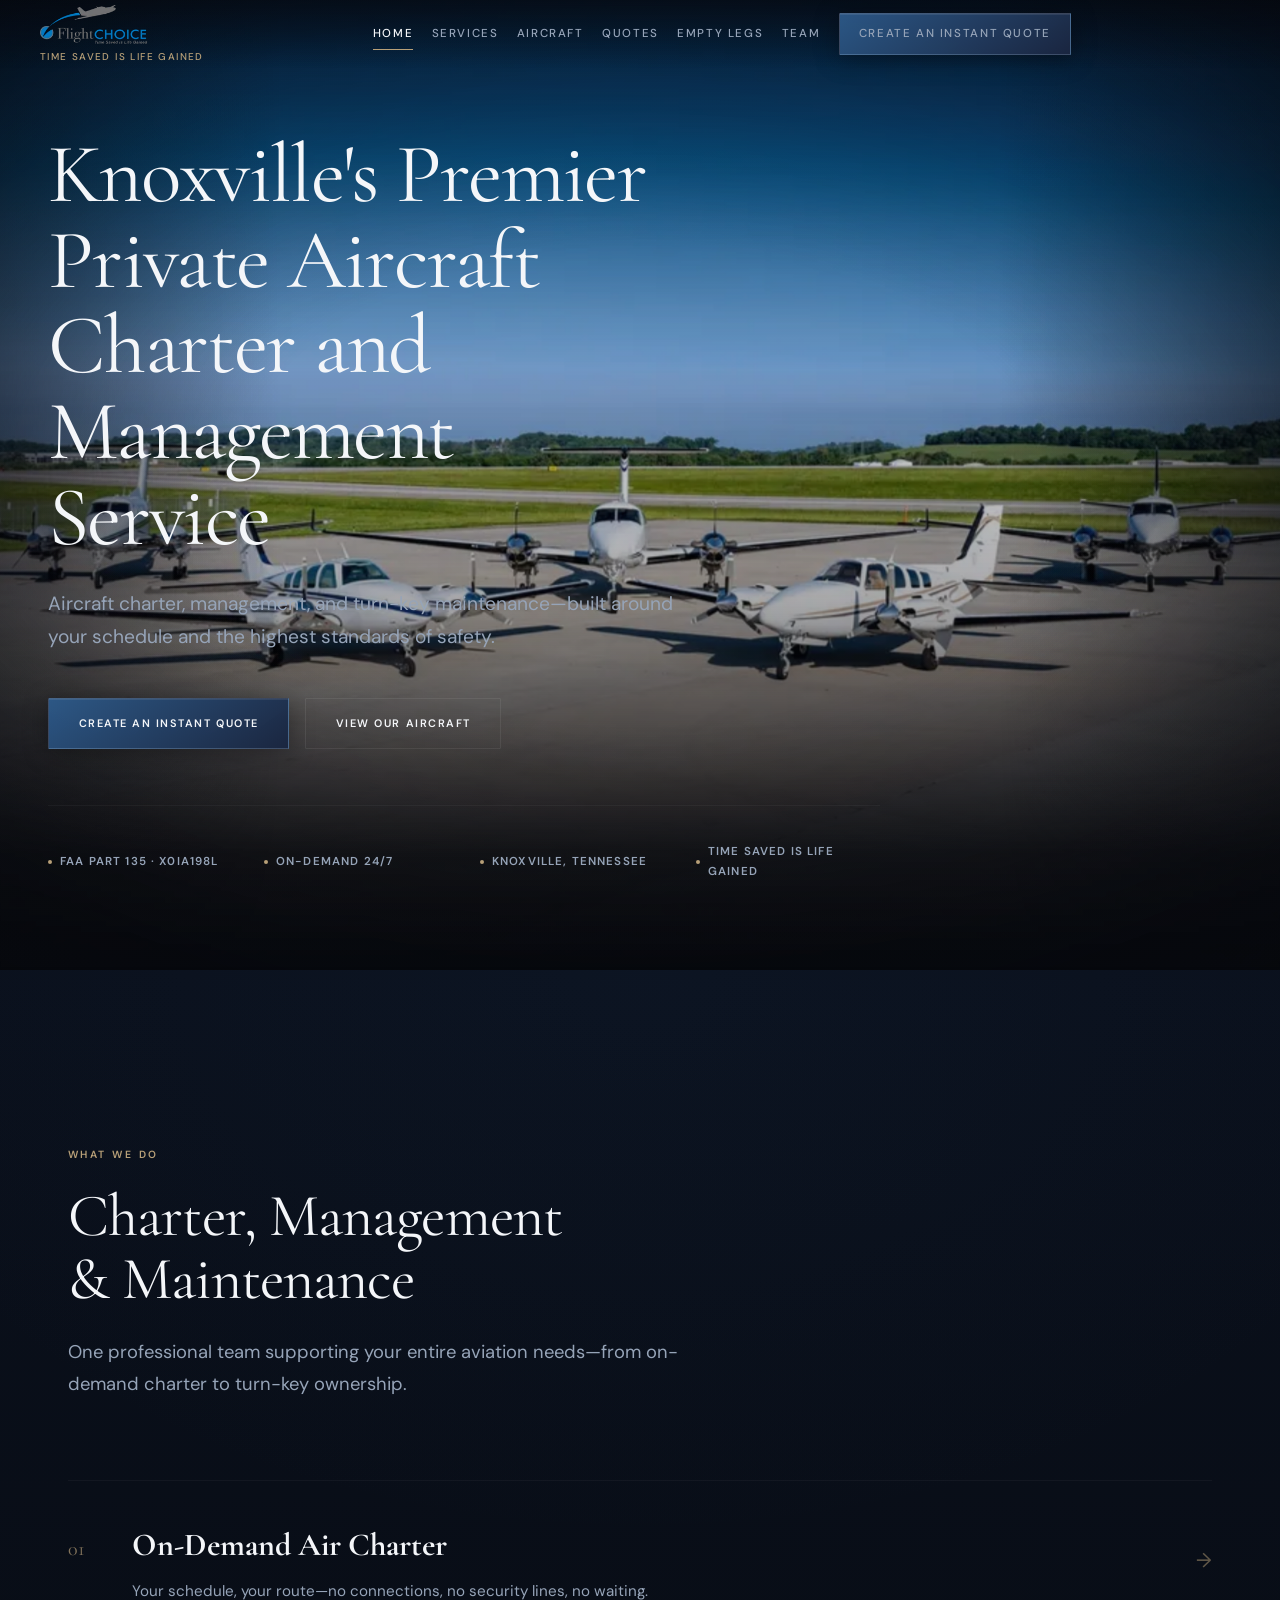
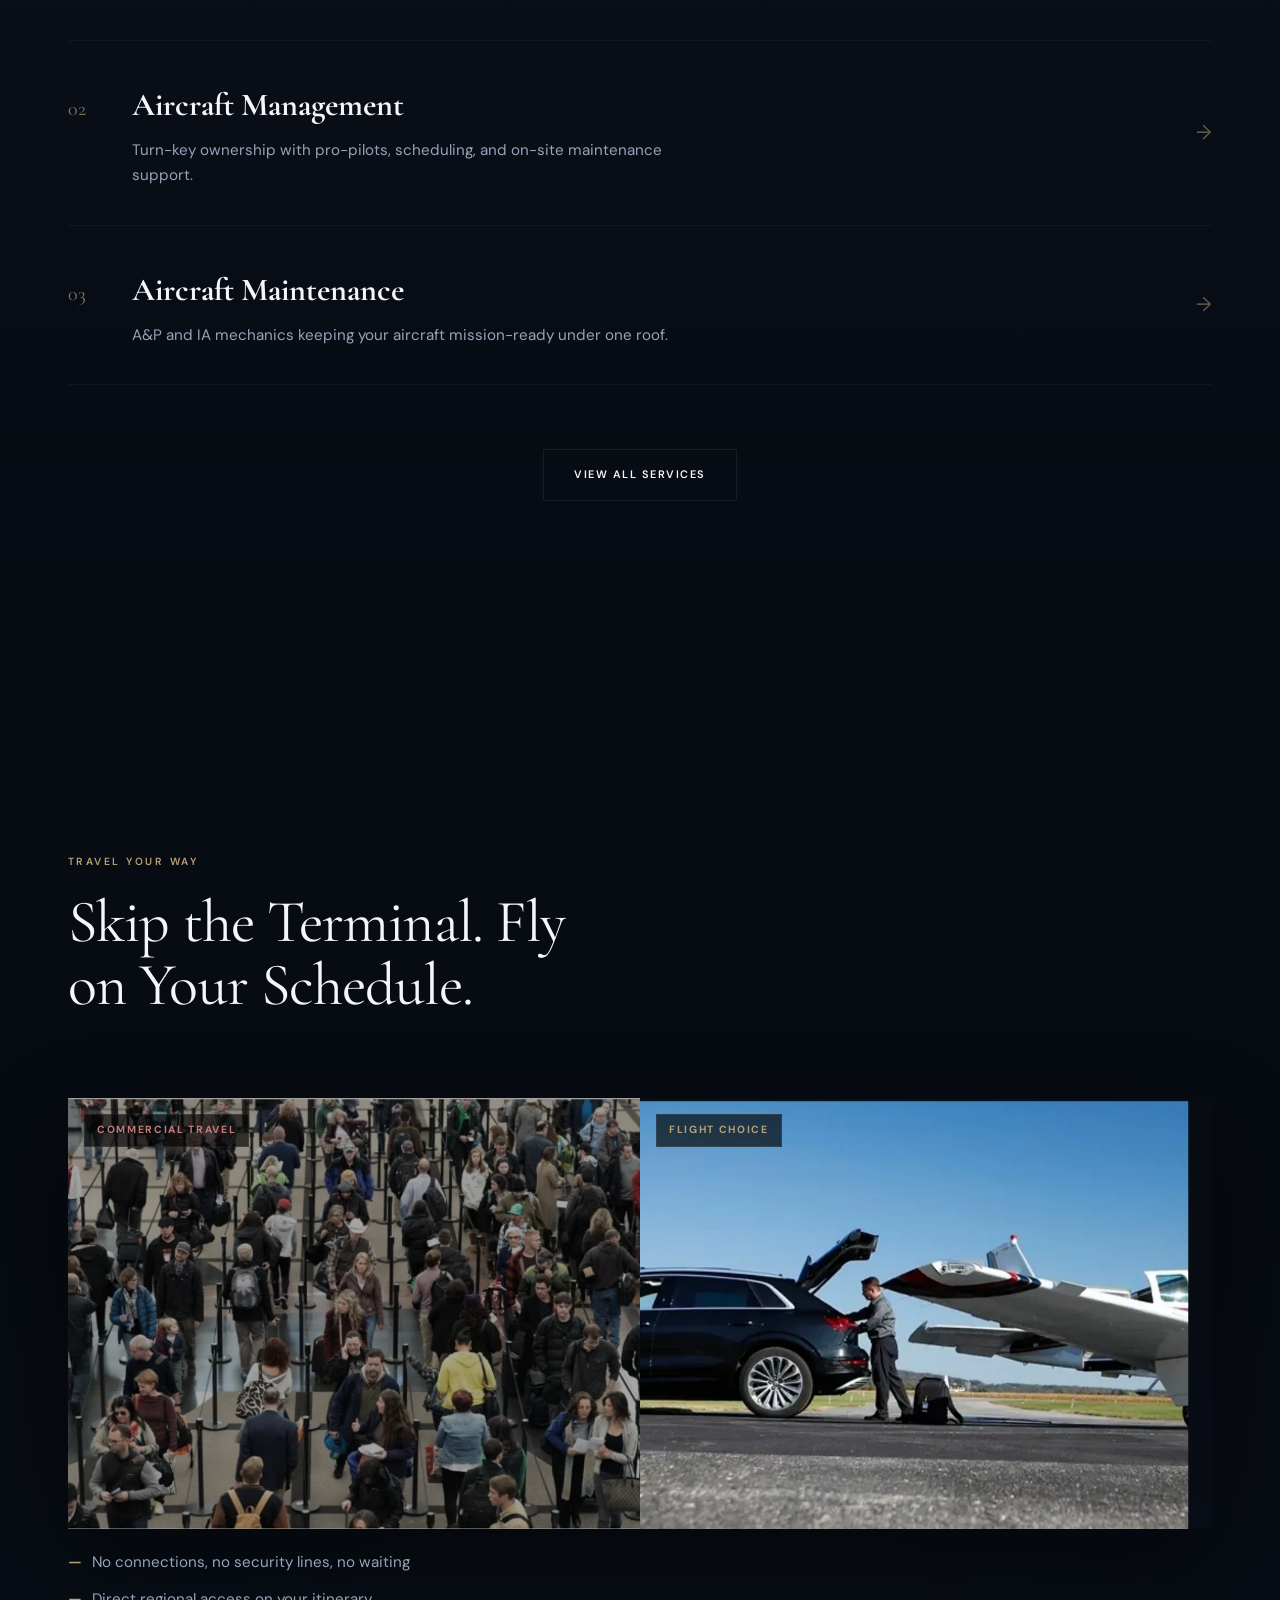
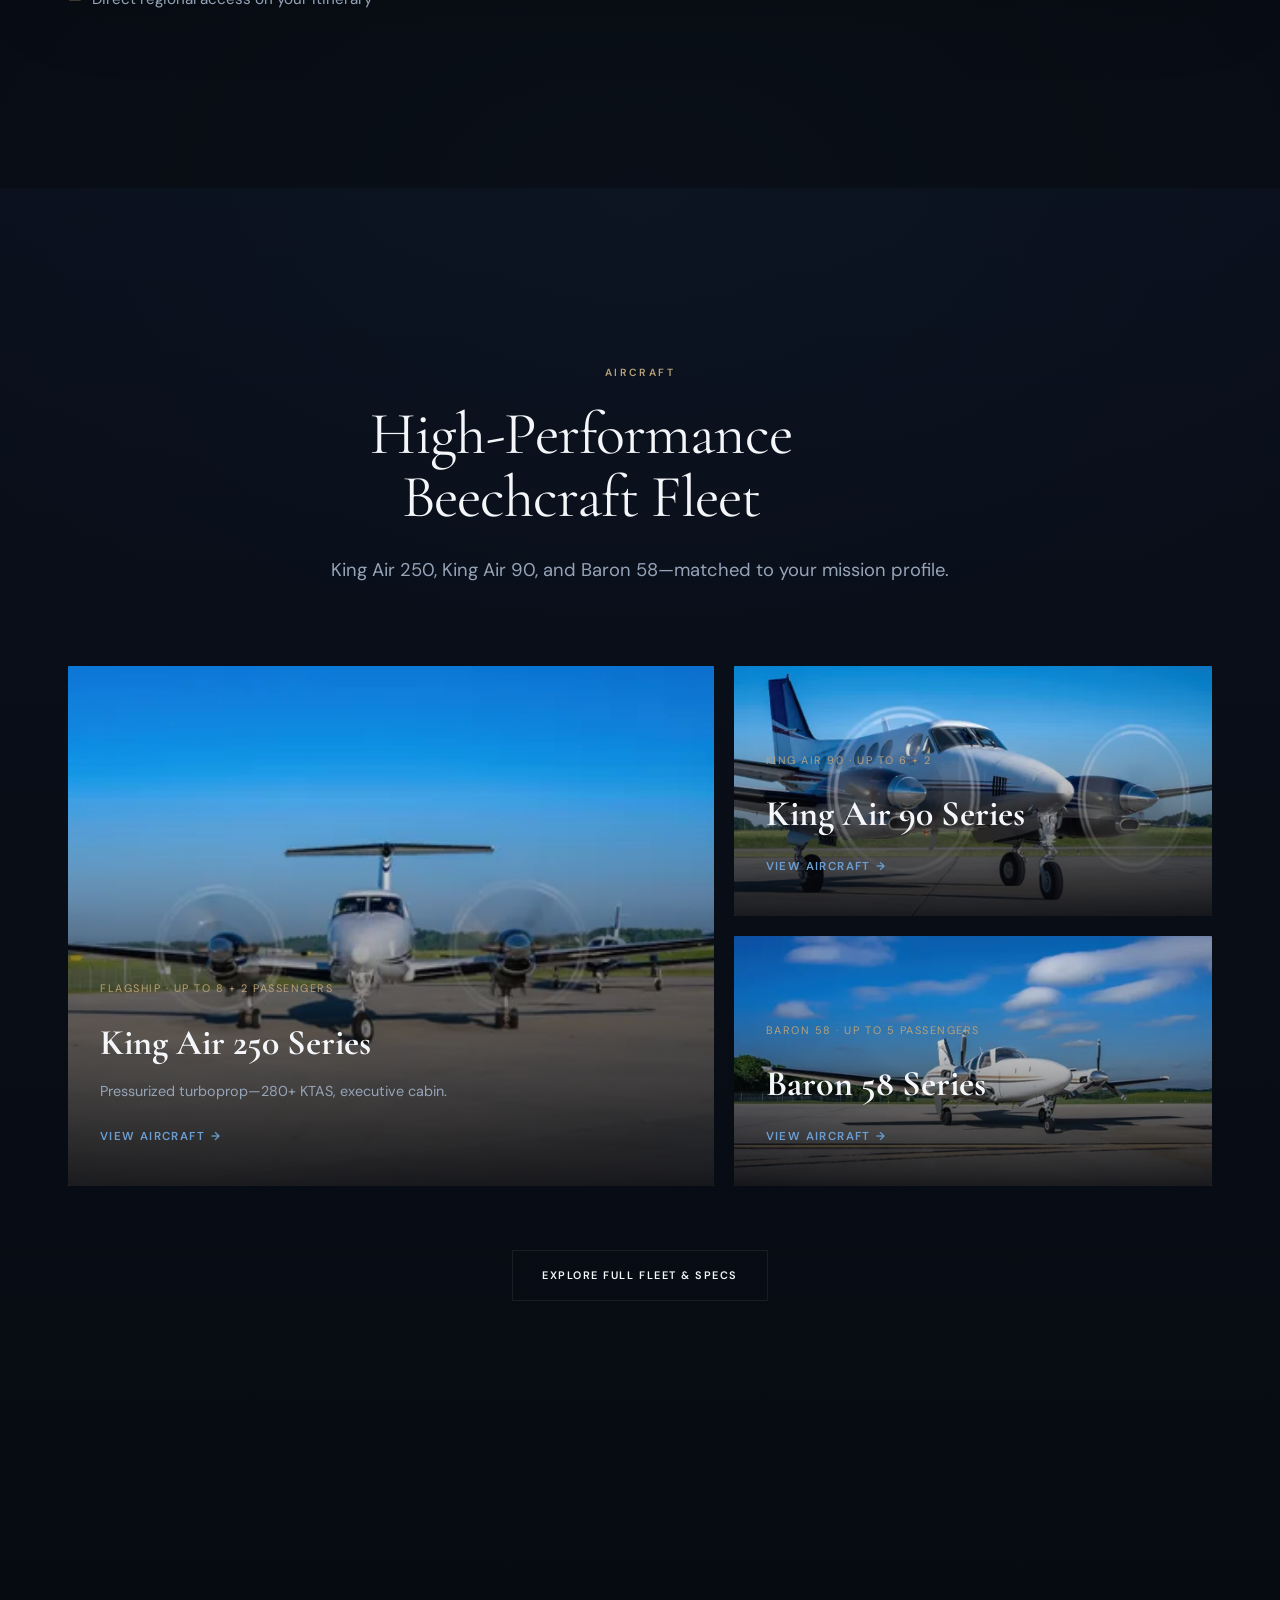
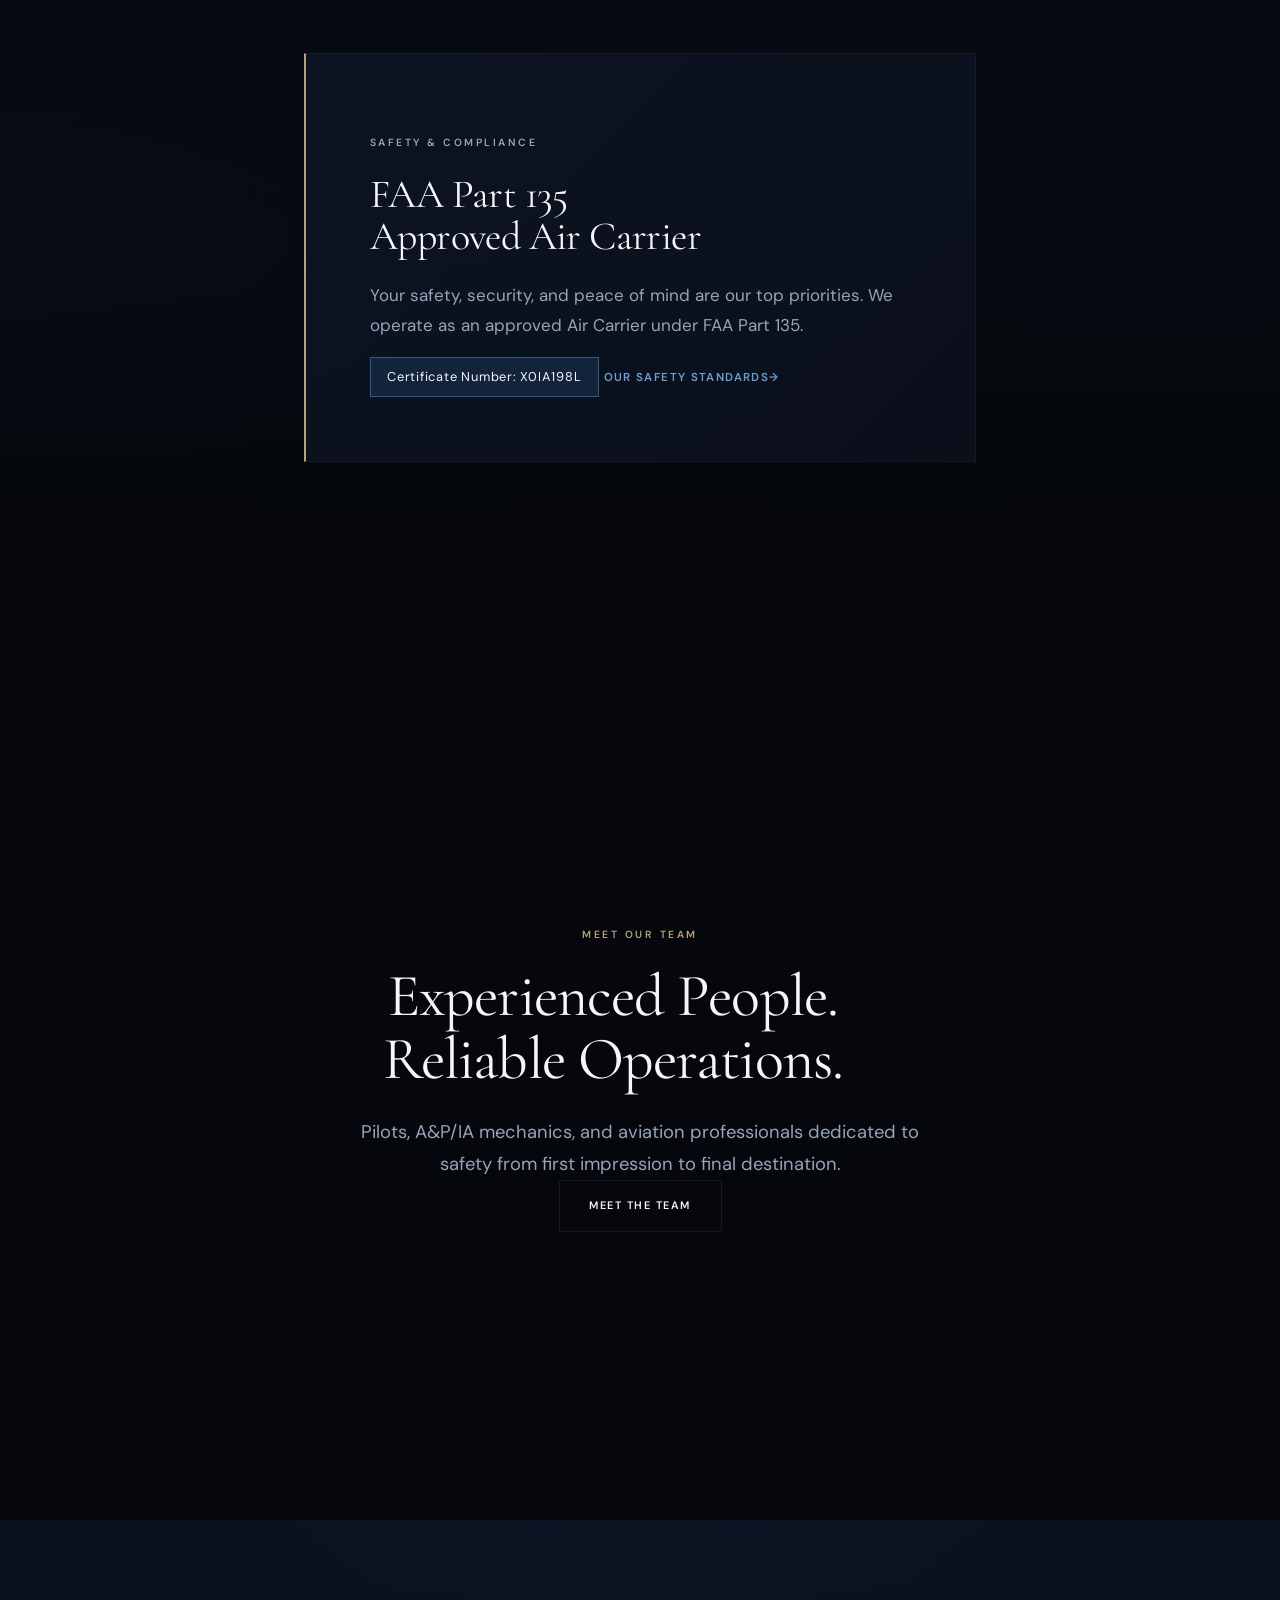
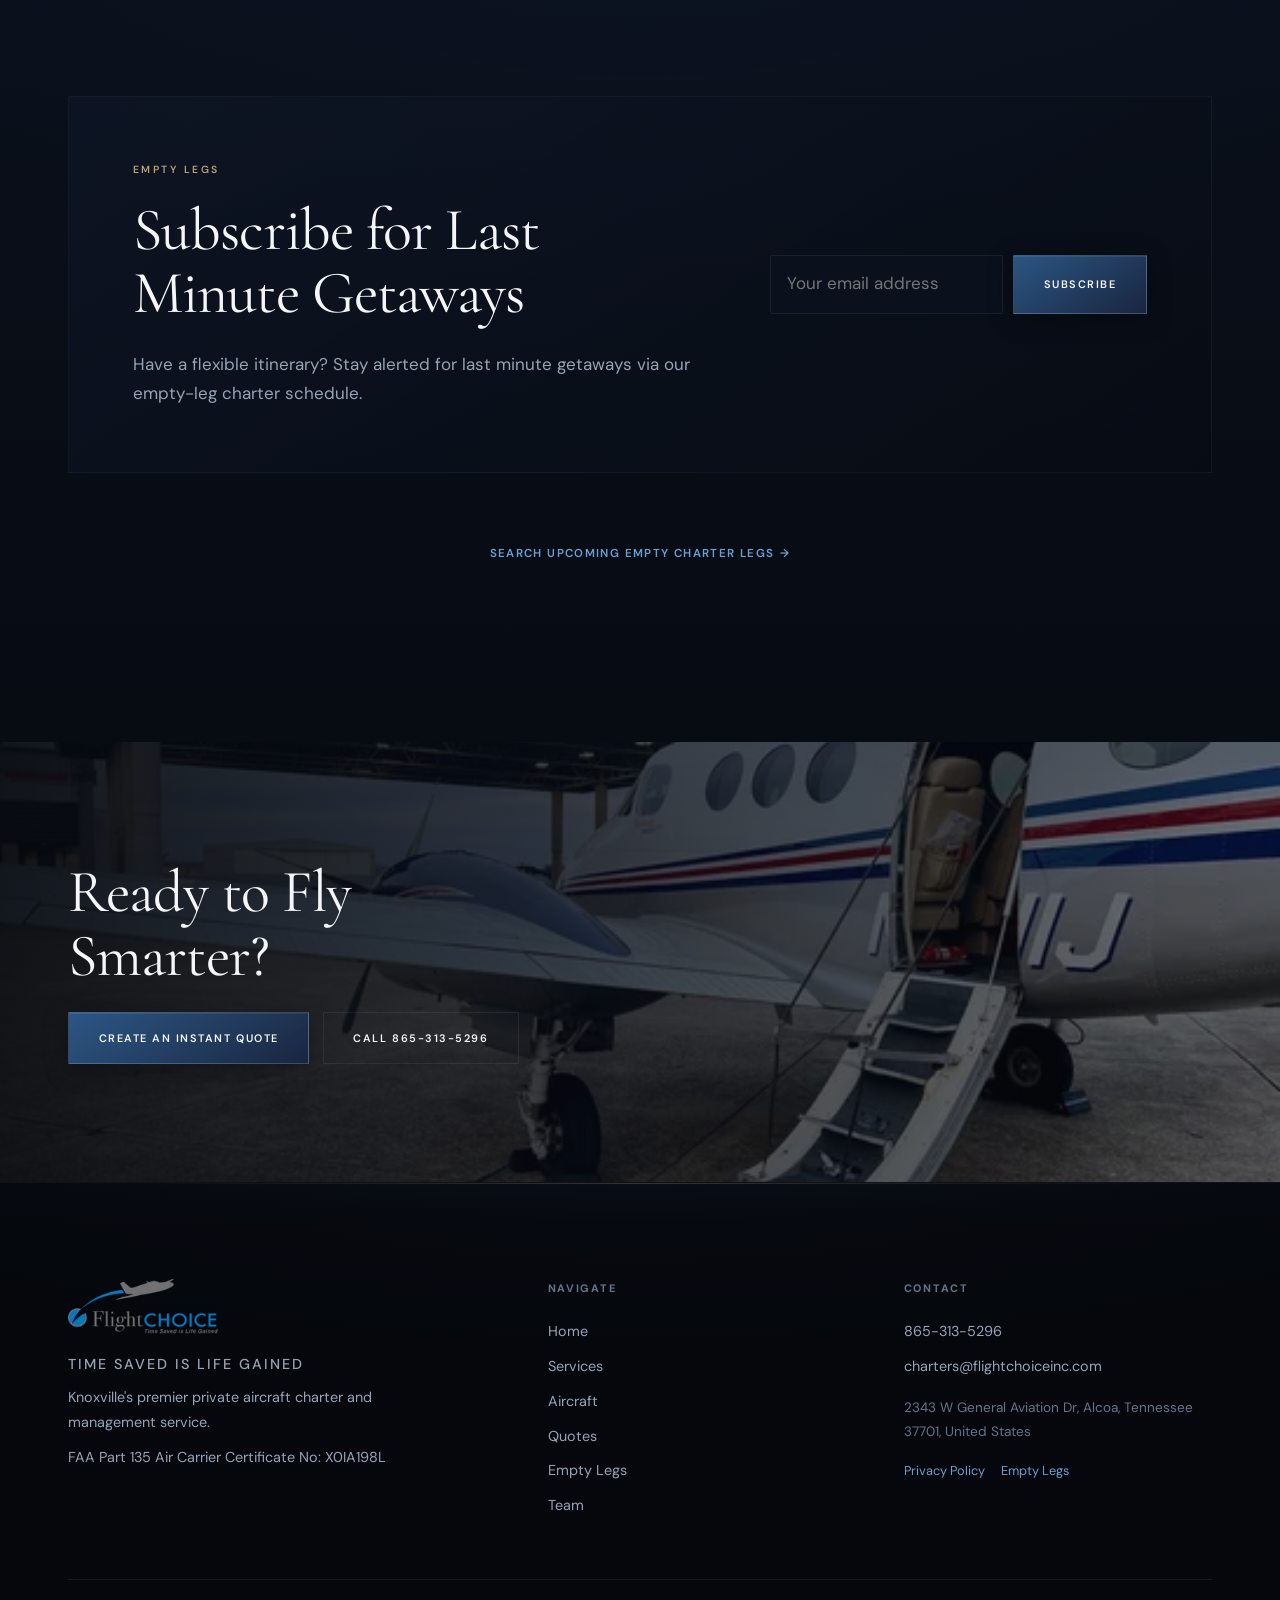
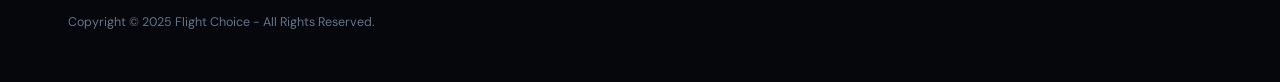
==== index.html @ 3698f521 "Website update" ====
<!DOCTYPE html>
<html lang="en">
<head>
  <meta charset="UTF-8">
  <meta name="viewport" content="width=device-width, initial-scale=1.0">
  <meta name="description" content="Flight Choice — Knoxville private aircraft charter, management, and maintenance.">
  <title>Home | Flight Choice</title>
  <link rel="preconnect" href="https://fonts.googleapis.com">
  <link rel="preconnect" href="https://fonts.gstatic.com" crossorigin>
  <link href="https://fonts.googleapis.com/css2?family=Cormorant+Garamond:wght@400;500&family=DM+Sans:wght@400;500;600&display=swap" rel="stylesheet">
  <link rel="preload" as="image" href="assets/images/hero/hero-fleet-lineup-wide.webp" fetchpriority="high">
  <link rel="stylesheet" href="css/styles.css">
  <link rel="preload" as="image" href="assets/images/branding/flight_choice_logo-sm.webp">
  <link rel="icon" href="assets/images/branding/favicon.ico" sizes="32x32">
  <link rel="icon" type="image/webp" href="assets/images/branding/favicon-32.webp" sizes="32x32">
  <link rel="apple-touch-icon" href="assets/images/branding/apple-touch-icon.webp">
</head>
<body>
  <div id="preloader" class="preloader" aria-hidden="true">
    <img src="assets/images/branding/flight_choice_logo-md.webp" alt="Flight Choice logo" class="preloader-logo" width="220" height="73" decoding="async">
  </div>
  <a class="skip-link" href="#main">Skip to content</a>
  <header class="site-header" role="banner">
    <div class="nav-bar">
      <a href="index.html" class="brand">
        <img
          src="assets/images/branding/flight_choice_logo-sm.webp"
          srcset="assets/images/branding/flight_choice_logo-sm.webp 140w, assets/images/branding/flight_choice_logo-md.webp 220w"
          sizes="(max-width: 1023px) 140px, 180px"
          alt="Flight Choice logo"
          class="brand-logo"
          width="140"
          height="47"
          decoding="async"
        >
        <span class="brand-tagline">Time Saved is Life Gained</span>
      </a>
      <nav class="nav-desktop" aria-label="Primary">
        <a href="index.html" class="is-active">Home</a>
        <a href="services.html">Services</a>
        <a href="aircraft.html">Aircraft</a>
        <a href="quotes.html">Quotes</a>
        <a href="empty-legs.html">Empty Legs</a>
        <a href="team.html">Team</a>
        <a href="quotes.html" class="btn btn-primary nav-cta nav-cta-desktop">Create An Instant Quote</a>
      </nav>
      <div class="nav-actions">
        <button type="button" class="menu-btn" aria-expanded="false" aria-controls="mobile-menu" aria-label="Open menu">
          <span></span><span></span><span></span>
        </button>
      </div>
    </div>
  </header>
  <div id="mobile-menu" class="mobile-menu" aria-hidden="true" role="dialog" aria-label="Navigation menu">
    <div class="mobile-menu-head">
      <a href="index.html" class="brand brand--menu">
        <img
          src="assets/images/branding/flight_choice_logo-md.webp"
          alt="Flight Choice logo"
          class="brand-logo brand-logo--menu"
          width="220"
          height="73"
          decoding="async"
        >
        <span class="brand-tagline">Time Saved is Life Gained</span>
      </a>
      <button type="button" class="mobile-close" aria-label="Close menu">&times;</button>
    </div>
    <div class="mobile-menu-body">
      <nav class="mobile-nav" aria-label="Mobile">
        <a href="index.html">
          <span class="mobile-nav-thumb"><img src="assets/images/hero/hero-fleet-lineup-wide.webp" alt="" loading="lazy"></span>
          <span class="mobile-nav-label">Home</span><span class="mobile-nav-arrow">→</span>
        </a>
        <a href="services.html">
          <span class="mobile-nav-thumb"><img src="assets/images/operations/kingair-signature-fbo-boarding.webp" alt="" loading="lazy"></span>
          <span class="mobile-nav-label">Services</span><span class="mobile-nav-arrow">→</span>
        </a>
        <a href="aircraft.html">
          <span class="mobile-nav-thumb"><img src="assets/images/fleet/kingair-front-prop-running.webp" alt="" loading="lazy"></span>
          <span class="mobile-nav-label">Aircraft</span><span class="mobile-nav-arrow">→</span>
        </a>
        <a href="quotes.html">
          <span class="mobile-nav-thumb"><img src="assets/images/interior/kingair-executive-cabin-cream-leather.webp" alt="" loading="lazy"></span>
          <span class="mobile-nav-label">Quotes</span><span class="mobile-nav-arrow">→</span>
        </a>
        <a href="empty-legs.html">
          <span class="mobile-nav-thumb"><img src="assets/images/operations/private-transfer-luggage-to-aircraft.webp" alt="" loading="lazy"></span>
          <span class="mobile-nav-label">Empty Legs</span><span class="mobile-nav-arrow">→</span>
        </a>
        <a href="team.html">
          <span class="mobile-nav-thumb"><img src="assets/images/team/team-ramp-group-photo.webp" alt="" loading="lazy"></span>
          <span class="mobile-nav-label">Team</span><span class="mobile-nav-arrow">→</span>
        </a>
      </nav>
    </div>
    <div class="mobile-menu-foot">
      <a href="tel:+18653135296" class="phone-link">865-313-5296</a>
      <a href="quotes.html" class="btn btn-gold">Create An Instant Quote</a>
    </div>
  </div>
  <main id="main">

    <section class="hero hero--home" aria-label="Hero">
      <div class="hero-bg">
        <img src="assets/images/hero/hero-fleet-lineup-wide.webp" alt="Flight Choice aircraft on the ramp" width="1920" height="1080" fetchpriority="high" decoding="async">
      </div>
      <div class="hero-shade" aria-hidden="true"></div>
      <div class="hero-vignette" aria-hidden="true"></div>
      <div class="hero-inner">
        <h1 class="hero-reveal hero-reveal--1">Knoxville's Premier Private Aircraft Charter and Management Service</h1>
        <p class="hero-sub hero-reveal hero-reveal--2">Aircraft charter, management, and turn-key maintenance—built around your schedule and the highest standards of safety.</p>
        <div class="hero-btns hero-reveal hero-reveal--3">
          <a href="quotes.html" class="btn btn-primary">Create An Instant Quote</a>
          <a href="aircraft.html" class="btn btn-ghost">View Our Aircraft</a>
        </div>
        <div class="trust-strip hero-reveal hero-reveal--4" role="list">
          <span class="trust-item" role="listitem">FAA Part 135 · X0IA198L</span>
          <span class="trust-item" role="listitem">On-Demand 24/7</span>
          <span class="trust-item" role="listitem">Knoxville, Tennessee</span>
          <span class="trust-item" role="listitem">Time Saved is Life Gained</span>
        </div>
      </div>
    </section>

    <section class="section section--dark" aria-labelledby="services-overview">
      <div class="container">
        <header class="section-head reveal">
          <p class="eyebrow">What We Do</p>
          <h2 id="services-overview" class="h2">Charter, Management &amp; Maintenance</h2>
          <p class="lead">One professional team supporting your entire aviation needs—from on-demand charter to turn-key ownership.</p>
        </header>
        <nav class="service-links reveal" aria-label="Services overview">
          <a href="services.html#charter" class="service-link">
            <span class="service-link__num" aria-hidden="true">01</span>
            <div>
              <h3 class="service-link__title">On-Demand Air Charter</h3>
              <p class="service-link__desc">Your schedule, your route—no connections, no security lines, no waiting.</p>
            </div>
            <span class="service-link__arrow" aria-hidden="true">→</span>
          </a>
          <a href="services.html#management" class="service-link">
            <span class="service-link__num" aria-hidden="true">02</span>
            <div>
              <h3 class="service-link__title">Aircraft Management</h3>
              <p class="service-link__desc">Turn-key ownership with pro-pilots, scheduling, and on-site maintenance support.</p>
            </div>
            <span class="service-link__arrow" aria-hidden="true">→</span>
          </a>
          <a href="services.html#maintenance" class="service-link">
            <span class="service-link__num" aria-hidden="true">03</span>
            <div>
              <h3 class="service-link__title">Aircraft Maintenance</h3>
              <p class="service-link__desc">A&amp;P and IA mechanics keeping your aircraft mission-ready under one roof.</p>
            </div>
            <span class="service-link__arrow" aria-hidden="true">→</span>
          </a>
        </nav>
        <p class="section-cta reveal"><a href="services.html" class="btn btn-ghost">View All Services</a></p>
      </div>
    </section>

    <section class="section compare" aria-labelledby="compare-h">
      <div class="container">
        <header class="section-head reveal">
          <p class="eyebrow">Travel Your Way</p>
          <h2 id="compare-h" class="h2">Skip the Terminal. Fly on Your Schedule.</h2>
        </header>
        <div class="compare-grid reveal">
          <div class="compare-side compare-side--bad">
            <span class="compare-label compare-label--bad">Commercial Travel</span>
            <img src="assets/images/comparison/commercial-airport-crowd-comparison.webp" alt="Crowded commercial airport" loading="lazy" decoding="async">
          </div>
          <div class="compare-side compare-side--good">
            <span class="compare-label compare-label--good">Flight Choice</span>
            <img src="assets/images/operations/private-transfer-luggage-to-aircraft.webp" alt="Private transfer to aircraft" loading="lazy" decoding="async">
          </div>
        </div>
        <ul class="compare-list reveal compare-content">
          <li>No connections, no security lines, no waiting</li>
          <li>Direct regional access on your itinerary</li>
        </ul>
      </div>
    </section>

    <section class="section section--dark" aria-labelledby="fleet-prev">
      <div class="container">
        <header class="section-head section-head--center reveal">
          <p class="eyebrow">Aircraft</p>
          <h2 id="fleet-prev" class="h2">High-Performance Beechcraft Fleet</h2>
          <p class="lead">King Air 250, King Air 90, and Baron 58—matched to your mission profile.</p>
        </header>
        <div class="fleet-showcase">
          <a href="aircraft.html#kingair-250" class="fleet-showcase__item fleet-showcase__featured reveal">
            <img src="assets/images/fleet/kingair-front-prop-running.webp" alt="King Air 250" loading="lazy" decoding="async">
            <div class="fleet-showcase__shade" aria-hidden="true"></div>
            <div class="fleet-showcase__content">
              <p class="meta">Flagship · Up to 8 + 2 passengers</p>
              <h3>King Air 250 Series</h3>
              <p>Pressurized turboprop—280+ KTAS, executive cabin.</p>
              <span class="link-arrow">View Aircraft</span>
            </div>
          </a>
          <a href="aircraft.html#kingair-90" class="fleet-showcase__item reveal">
            <img src="assets/images/fleet/kingair-front-quarter-prop-blur.webp" alt="King Air 90" loading="lazy" decoding="async">
            <div class="fleet-showcase__shade" aria-hidden="true"></div>
            <div class="fleet-showcase__content">
              <p class="meta">King Air 90 · Up to 6 + 2</p>
              <h3>King Air 90 Series</h3>
              <span class="link-arrow">View Aircraft</span>
            </div>
          </a>
          <a href="aircraft.html#baron-58" class="fleet-showcase__item reveal">
            <img src="assets/images/fleet/baron-front-ramp-clouds.webp" alt="Baron 58" loading="lazy" decoding="async">
            <div class="fleet-showcase__shade" aria-hidden="true"></div>
            <div class="fleet-showcase__content">
              <p class="meta">Baron 58 · Up to 5 passengers</p>
              <h3>Baron 58 Series</h3>
              <span class="link-arrow">View Aircraft</span>
            </div>
          </a>
        </div>
        <p class="section-cta reveal"><a href="aircraft.html" class="btn btn-ghost">Explore Full Fleet &amp; Specs</a></p>
      </div>
    </section>

    <section class="section section--deeper" aria-labelledby="safety-preview">
      <div class="container reveal">
        <div class="safety-preview">
          <p class="eyebrow">Safety &amp; Compliance</p>
          <h2 id="safety-preview" class="h2">FAA Part 135 Approved Air Carrier</h2>
          <p>Your safety, security, and peace of mind are our top priorities. We operate as an approved Air Carrier under FAA Part 135.</p>
          <p class="cert-badge">Certificate Number: X0IA198L</p>
          <a href="services.html#safety" class="link-arrow">Our Safety Standards</a>
        </div>
      </div>
    </section>

    <section class="section" aria-labelledby="team-teaser">
      <div class="container">
        <div class="team-teaser reveal">
          <p class="eyebrow">Meet Our Team</p>
          <h2 id="team-teaser" class="h2">Experienced People. Reliable Operations.</h2>
          <p class="lead">Pilots, A&amp;P/IA mechanics, and aviation professionals dedicated to safety from first impression to final destination.</p>
          <a href="team.html" class="btn btn-ghost">Meet the Team</a>
        </div>
      </div>
    </section>

    <section class="section section--dark" aria-labelledby="empty-sub">
      <div class="container reveal">
        <div class="subscribe-box">
          <div>
            <p class="eyebrow">Empty Legs</p>
            <h2 id="empty-sub" class="h2">Subscribe for Last Minute Getaways</h2>
            <p class="text-muted">Have a flexible itinerary? Stay alerted for last minute getaways via our empty-leg charter schedule.</p>
          </div>
          <form class="subscribe-form quote-form" action="#" method="post" aria-label="Empty leg email signup">
            <input type="email" name="email" placeholder="Your email address" required aria-label="Email for empty leg alerts">
            <button type="submit" class="btn btn-primary">Subscribe</button>
          </form>
        </div>
        <p class="section-cta reveal"><a href="empty-legs.html" class="link-arrow">Search Upcoming Empty Charter Legs</a></p>
      </div>
    </section>

    <section class="cta-band" aria-labelledby="home-cta">
      <div class="cta-band__bg"><img src="assets/images/hero/kingair-signature-fbo-boarding.webp" alt="Boarding at FBO" loading="lazy"></div>
      <div class="cta-band__shade" aria-hidden="true"></div>
      <div class="container">
        <h2 id="home-cta" class="h2">Ready to Fly Smarter?</h2>
        <div class="cta-btns">
          <a href="quotes.html" class="btn btn-primary">Create An Instant Quote</a>
          <a href="tel:+18653135296" class="btn btn-ghost">Call 865-313-5296</a>
        </div>
      </div>
    </section>

  </main>
  <footer class="site-footer">
    <div class="container">
      <div class="footer-grid">
        <div class="footer-brand">
          <a href="index.html" class="footer-logo-link">
            <img
              src="assets/images/branding/flight_choice_logo-md.webp"
              alt="Flight Choice logo"
              class="footer-logo"
              width="200"
              height="67"
              loading="lazy"
              decoding="async"
            >
          </a>
          <p class="brand-tagline" style="margin-bottom:0.75rem;">Time Saved is Life Gained</p>
          <p>Knoxville's premier private aircraft charter and management service.</p>
          <p class="footer-cert">FAA Part 135 Air Carrier Certificate No: X0IA198L</p>
        </div>
        <div class="footer-col">
          <h4>Navigate</h4>
          <a href="index.html">Home</a>
          <a href="services.html">Services</a>
          <a href="aircraft.html">Aircraft</a>
          <a href="quotes.html">Quotes</a>
          <a href="empty-legs.html">Empty Legs</a>
          <a href="team.html">Team</a>
        </div>
        <div class="footer-col">
          <h4>Contact</h4>
          <a href="tel:+18653135296">865-313-5296</a>
          <a href="mailto:charters@flightchoiceinc.com">charters@flightchoiceinc.com</a>
          <p style="margin-top:0.75rem;font-size:0.85rem;color:var(--text-dim);">2343 W General Aviation Dr, Alcoa, Tennessee 37701, United States</p>
          <div class="footer-legal">
            <a href="privacy.html">Privacy Policy</a>
            <a href="empty-legs.html">Empty Legs</a>
          </div>
        </div>
      </div>
      <div class="footer-bottom">
        <span>Copyright &copy; 2025 Flight Choice - All Rights Reserved.</span>
      </div>
    </div>
  </footer>
  <script src="js/main.js" defer></script>
</body>
</html>
---- css/styles.css ----
/* Flight Choice — executive aviation */
:root {
  --black: #05070c;
  --navy-950: #070b12;
  --navy-900: #0a101c;
  --navy-800: #111a2c;
  --navy-700: #182640;
  --blue: #2d5a8a;
  --blue-light: #4a7cb0;
  --blue-glow: #6b9fd4;
  --gold: #b8a078;
  --gold-dim: #8f7f5c;
  --text: #f4f6f9;
  --text-muted: #96a4b8;
  --text-dim: #64748a;
  --glass: rgba(6, 10, 18, 0.55);
  --glass-solid: rgba(8, 12, 20, 0.82);
  --border: rgba(255, 255, 255, 0.07);
  --border-soft: rgba(255, 255, 255, 0.04);
  --font-display: "Cormorant Garamond", Georgia, serif;
  --font-body: "DM Sans", system-ui, sans-serif;
  --nav-h: 4.25rem;
  --ease: cubic-bezier(0.16, 1, 0.3, 1);
  --ease-slow: cubic-bezier(0.19, 1, 0.22, 1);
  --section-y: clamp(6rem, 14vw, 11rem);
  --section-y-sm: clamp(4rem, 10vw, 7rem);
  --prose-width: 40rem;
  --headline-width: 16ch;
}

*, *::before, *::after { box-sizing: border-box; margin: 0; padding: 0; }
html { scroll-behavior: smooth; -webkit-font-smoothing: antialiased; }
body {
  font-family: var(--font-body);
  font-size: 1.0625rem;
  line-height: 1.75;
  color: var(--text);
  background: var(--black);
  overflow-x: hidden;
}
body.menu-open { overflow: hidden; }
img { max-width: 100%; height: auto; display: block; }
a { color: inherit; text-decoration: none; }
ul { list-style: none; }
button { font-family: inherit; cursor: pointer; border: none; background: none; }
:focus-visible { outline: 2px solid var(--blue-glow); outline-offset: 3px; }

.skip-link {
  position: absolute; top: -100%; left: 1rem; z-index: 10001;
  padding: 0.75rem 1.25rem; background: var(--blue); color: var(--text); border-radius: 2px;
}
.skip-link:focus { top: 1rem; }

.container {
  width: 100%; max-width: 1240px; margin: 0 auto;
  padding: 0 clamp(1.5rem, 5vw, 3rem);
}
.container--narrow { max-width: 1080px; }

/* —— Header —— */
.site-header {
  position: fixed; top: 0; left: 0; right: 0; z-index: 1000;
  height: var(--nav-h);
  transition: background 0.45s var(--ease), backdrop-filter 0.45s, border-color 0.45s;
}
.site-header.is-scrolled {
  background: var(--glass-solid);
  backdrop-filter: blur(24px) saturate(1.2);
  -webkit-backdrop-filter: blur(24px) saturate(1.2);
  border-bottom: 1px solid var(--border-soft);
}
.site-header:not(.is-scrolled) {
  background: linear-gradient(180deg, rgba(5, 7, 12, 0.65) 0%, transparent 100%);
}
.nav-bar {
  display: flex; align-items: center; justify-content: space-between;
  height: 100%; max-width: 1280px; margin: 0 auto;
  padding: 0 clamp(1.25rem, 4vw, 2.5rem);
}
.brand {
  display: flex; flex-direction: column; align-items: flex-start;
  gap: 0.35rem; flex-shrink: 0; max-width: min(220px, 52vw);
}
.brand-logo {
  width: auto; height: auto;
  max-height: 2.35rem; max-width: 100%;
  object-fit: contain; object-position: left center;
  transition: opacity 0.35s var(--ease);
}
.brand:hover .brand-logo { opacity: 0.88; }
.brand-logo--menu { max-height: 3.25rem; max-width: min(240px, 70vw); }
.brand--menu { align-items: center; text-align: center; max-width: none; margin: 0 auto; }
.brand-tagline {
  font-size: 0.62rem; letter-spacing: 0.14em; text-transform: uppercase;
  color: var(--gold); font-weight: 500; line-height: 1.2;
}
@media (min-width: 1024px) {
  .brand-logo { max-height: 2.5rem; }
}
.nav-desktop { display: none; align-items: center; gap: 1.75rem; }
.nav-desktop a {
  font-size: 0.7rem; font-weight: 500; letter-spacing: 0.14em;
  text-transform: uppercase; color: var(--text-muted);
  transition: color 0.5s var(--ease), opacity 0.5s var(--ease);
  position: relative;
}
.nav-desktop a::after {
  content: ""; position: absolute; left: 0; right: 0; bottom: -6px;
  height: 1px; background: var(--gold); transform: scaleX(0);
  transition: transform 0.6s var(--ease);
}
.nav-desktop a:hover::after,
.nav-desktop a.is-active::after { transform: scaleX(1); }
.nav-desktop a:hover, .nav-desktop a.is-active { color: var(--text); }
.btn {
  display: inline-flex; align-items: center; justify-content: center;
  padding: 0.95rem 1.85rem; font-size: 0.68rem; font-weight: 600;
  letter-spacing: 0.14em; text-transform: uppercase; border-radius: 1px;
  transition: transform 0.7s var(--ease), box-shadow 0.7s var(--ease), background 0.7s, border-color 0.7s;
}
.btn-primary {
  background: linear-gradient(145deg, rgba(45, 90, 138, 0.95), rgba(26, 38, 64, 0.98));
  color: var(--text); border: 1px solid rgba(255, 255, 255, 0.14);
  box-shadow: 0 4px 24px rgba(0, 0, 0, 0.35), inset 0 1px 0 rgba(255, 255, 255, 0.08);
}
.btn-primary:hover {
  transform: translateY(-1px);
  box-shadow: 0 16px 48px rgba(45, 90, 138, 0.35), inset 0 1px 0 rgba(255, 255, 255, 0.12);
  border-color: rgba(107, 159, 212, 0.35);
}
.btn-ghost {
  background: transparent; color: var(--text);
  border: 1px solid var(--border);
}
.btn-ghost:hover { background: rgba(255,255,255,0.05); border-color: rgba(255,255,255,0.18); }
.btn-gold {
  background: linear-gradient(135deg, var(--gold-dim), var(--gold));
  color: var(--black); font-weight: 700;
}
.nav-cta { padding: 0.6rem 1.2rem; }
.nav-actions { display: flex; align-items: center; gap: 0.75rem; }
.menu-btn {
  width: 2.75rem; height: 2.75rem; display: flex; flex-direction: column;
  justify-content: center; align-items: flex-end; gap: 5px; padding: 0;
}
.menu-btn span {
  display: block; height: 2px; background: var(--text);
  transition: transform 0.35s, width 0.35s, opacity 0.35s;
}
.menu-btn span:nth-child(1) { width: 22px; }
.menu-btn span:nth-child(2) { width: 16px; }
.menu-btn span:nth-child(3) { width: 22px; }
.menu-btn[aria-expanded="true"] span:nth-child(1) { transform: translateY(7px) rotate(45deg); width: 22px; }
.menu-btn[aria-expanded="true"] span:nth-child(2) { opacity: 0; }
.menu-btn[aria-expanded="true"] span:nth-child(3) { transform: translateY(-7px) rotate(-45deg); }

@media (min-width: 1024px) {
  .nav-desktop { display: flex; }
  .menu-btn { display: none; }
  .brand-tagline { display: block; }
}
@media (max-width: 1023px) {
  .brand-tagline { display: none; }
  .nav-cta-desktop { display: none; }
}

/* —— Mobile menu —— */
.mobile-menu {
  position: fixed; inset: 0; z-index: 9999;
  background:
    radial-gradient(ellipse 80% 50% at 50% -10%, rgba(45, 90, 138, 0.18), transparent),
    radial-gradient(ellipse 60% 40% at 100% 100%, rgba(184, 160, 120, 0.06), transparent),
    linear-gradient(175deg, #0a0f18 0%, var(--black) 48%, #030508 100%);
  display: flex; flex-direction: column;
  opacity: 0; visibility: hidden;
  transform: translateY(8px);
  transition: opacity 0.9s var(--ease-slow), visibility 0.9s, transform 0.9s var(--ease-slow);
}
.mobile-menu.is-open {
  opacity: 1; visibility: visible; transform: translateY(0);
}
.mobile-menu-head {
  display: flex; align-items: flex-start; justify-content: space-between;
  gap: 1.5rem;
  padding: 2rem clamp(1.5rem, 5vw, 2.5rem) 1.75rem;
  border-bottom: 1px solid var(--border-soft);
}
.mobile-menu-head .brand--menu { flex: 1; padding-right: 0.5rem; }
.mobile-close {
  width: 2.75rem; height: 2.75rem; border: 1px solid var(--border);
  border-radius: 50%; color: var(--text); font-size: 1.25rem;
  display: flex; align-items: center; justify-content: center;
}
.mobile-menu-body {
  flex: 1; overflow-y: auto; padding: 2rem clamp(1.5rem, 5vw, 2.5rem) 2.5rem;
}
.mobile-nav { display: flex; flex-direction: column; gap: 0; }
.mobile-nav a {
  display: grid; grid-template-columns: 72px 1fr auto;
  align-items: center; gap: 1.35rem;
  padding: 1.35rem 0;
  border-bottom: 1px solid var(--border-soft);
  transition: opacity 0.5s var(--ease), padding-left 0.5s var(--ease);
}
.mobile-nav a:hover { opacity: 0.92; padding-left: 0.35rem; }
.mobile-nav-thumb {
  width: 72px; height: 52px; border-radius: 1px; overflow: hidden;
  border: 1px solid var(--border);
  box-shadow: 0 8px 24px rgba(0, 0, 0, 0.4);
}
.mobile-nav-thumb img { width: 100%; height: 100%; object-fit: cover; }
.mobile-nav-label {
  font-family: var(--font-display); font-size: 1.65rem; font-weight: 400;
  letter-spacing: 0.01em; line-height: 1.15;
}
.mobile-nav-arrow { color: var(--gold); font-size: 1rem; opacity: 0.55; font-weight: 300; }
.mobile-menu-foot {
  padding: 2rem clamp(1.5rem, 5vw, 2.5rem) calc(2rem + env(safe-area-inset-bottom));
  border-top: 1px solid var(--border-soft);
  background: linear-gradient(180deg, transparent, rgba(0, 0, 0, 0.45));
  display: flex; flex-direction: column; gap: 1rem;
}
.mobile-menu-foot a.phone-link {
  font-size: 1.1rem; font-weight: 600; color: var(--blue-glow);
  text-align: center; letter-spacing: 0.02em;
}
.mobile-menu-foot .btn { width: 100%; }

/* —— Hero —— */
.hero {
  position: relative; min-height: 100vh; min-height: 100dvh;
  display: flex; flex-direction: column; justify-content: flex-end;
}
.hero--home { min-height: 100vh; min-height: 100dvh; }
.hero-bg { position: absolute; inset: 0; z-index: 0; overflow: hidden; }
.hero-bg img {
  width: 100%; height: 100%; object-fit: cover; object-position: center 38%;
  animation: kenBurns 32s var(--ease-slow) forwards;
  will-change: transform;
}
@keyframes kenBurns {
  from { transform: scale(1.12); }
  to { transform: scale(1.02); }
}
.hero-shade {
  position: absolute; inset: 0; z-index: 1;
  background:
    linear-gradient(180deg,
      rgba(5, 7, 12, 0.72) 0%,
      rgba(5, 7, 12, 0.15) 38%,
      rgba(5, 7, 12, 0.35) 62%,
      rgba(5, 7, 12, 0.92) 88%,
      var(--black) 100%);
}
.hero-vignette {
  position: absolute; inset: 0; z-index: 1; pointer-events: none;
  background:
    radial-gradient(ellipse 90% 70% at 50% 50%, transparent 35%, rgba(5, 7, 12, 0.55) 100%),
    linear-gradient(90deg, rgba(5, 7, 12, 0.5) 0%, transparent 22%, transparent 78%, rgba(5, 7, 12, 0.5) 100%);
}
.hero-inner {
  position: relative; z-index: 2;
  padding: calc(var(--nav-h) + 4rem) clamp(1.5rem, 5vw, 3rem) clamp(3.5rem, 8vw, 5.5rem);
  max-width: 1320px; margin: 0 auto; width: 100%;
}
.hero h1 {
  font-family: var(--font-display);
  font-size: clamp(2.75rem, 8.5vw, 5.25rem);
  font-weight: 400; line-height: 1.02; letter-spacing: -0.02em;
  max-width: var(--headline-width);
  margin-bottom: 1.75rem;
}
.hero-sub {
  font-size: clamp(1.05rem, 2vw, 1.2rem);
  color: var(--text-muted); max-width: var(--prose-width);
  margin-bottom: 2.75rem; line-height: 1.7;
}
.hero-btns { display: flex; flex-wrap: wrap; gap: 1rem; margin-bottom: 3.5rem; }
.hero-reveal {
  opacity: 0; transform: translateY(28px);
  animation: heroReveal 1.1s var(--ease-slow) forwards;
}
.hero-reveal--1 { animation-delay: 0.35s; }
.hero-reveal--2 { animation-delay: 0.55s; }
.hero-reveal--3 { animation-delay: 0.75s; }
.hero-reveal--4 { animation-delay: 0.95s; }
@keyframes heroReveal {
  to { opacity: 1; transform: translateY(0); }
}
body.is-loaded .hero-reveal { animation-play-state: running; }
.trust-strip {
  display: grid; grid-template-columns: repeat(2, 1fr); gap: 1.25rem 2rem;
  padding-top: 2.25rem; border-top: 1px solid var(--border-soft);
  max-width: 52rem;
}
@media (min-width: 768px) {
  .trust-strip { grid-template-columns: repeat(4, 1fr); }
}
.trust-item {
  font-size: 0.72rem; font-weight: 600; letter-spacing: 0.1em;
  text-transform: uppercase; color: var(--text-muted);
  display: flex; align-items: center; gap: 0.5rem;
}
.trust-item::before {
  content: ""; width: 4px; height: 4px; background: var(--gold);
  border-radius: 50%; flex-shrink: 0;
}

/* —— Sections —— */
.section { padding: var(--section-y) 0; position: relative; }
.section--dark {
  background:
    radial-gradient(ellipse 120% 80% at 50% 0%, rgba(45, 90, 138, 0.06), transparent 55%),
    linear-gradient(180deg, var(--navy-900) 0%, var(--navy-950) 100%);
}
.section--deeper {
  background:
    radial-gradient(ellipse 100% 60% at 0% 50%, rgba(45, 90, 138, 0.04), transparent 50%),
    linear-gradient(180deg, var(--navy-950) 0%, var(--black) 100%);
}
.section--atmospheric::before {
  content: ""; position: absolute; inset: 0; pointer-events: none;
  background: radial-gradient(ellipse 80% 50% at 50% 100%, rgba(0, 0, 0, 0.35), transparent);
}
.section-head {
  margin-bottom: clamp(3rem, 7vw, 5rem);
  max-width: var(--prose-width);
}
.section-head--center {
  text-align: center; margin-left: auto; margin-right: auto;
}
.section-head--center .lead { margin-left: auto; margin-right: auto; }
.eyebrow {
  font-size: 0.65rem; font-weight: 600; letter-spacing: 0.24em;
  text-transform: uppercase; color: var(--gold); margin-bottom: 1.25rem;
}
.h2 {
  font-family: var(--font-display);
  font-size: clamp(2.15rem, 5.5vw, 3.75rem);
  font-weight: 400; line-height: 1.06; letter-spacing: -0.015em;
  margin-bottom: 1.5rem; max-width: 18ch;
}
.h2--wide { max-width: 22ch; }
.lead {
  color: var(--text-muted); font-size: clamp(1.05rem, 1.8vw, 1.15rem);
  max-width: var(--prose-width); margin-bottom: 0; line-height: 1.75;
}
.prose, .prose p { max-width: var(--prose-width); }
.reveal {
  opacity: 0; transform: translateY(40px);
  transition: opacity 1.1s var(--ease-slow), transform 1.1s var(--ease-slow);
}
.reveal.is-in { opacity: 1; transform: translateY(0); }

/* —— Comparison —— */
.compare {
  background:
    radial-gradient(ellipse 90% 60% at 50% 100%, rgba(45, 90, 138, 0.05), transparent),
    var(--navy-950);
}
.compare-grid {
  display: grid; gap: 0; overflow: hidden; border-radius: 1px;
  box-shadow: 0 40px 100px rgba(0, 0, 0, 0.45);
}
.editorial-split {
  display: grid; gap: clamp(3rem, 8vw, 5rem); align-items: center;
}
@media (min-width: 900px) {
  .editorial-split { grid-template-columns: 1fr 1fr; gap: 5rem; }
}
.img-frame {
  position: relative; overflow: hidden; border-radius: 1px;
}
.img-frame::after {
  content: ""; position: absolute; inset: 0; pointer-events: none;
  background: linear-gradient(135deg, transparent 40%, rgba(5, 7, 12, 0.25) 100%);
  box-shadow: inset 0 0 80px rgba(5, 7, 12, 0.35);
}
.img-frame img {
  width: 100%; transition: transform 1.4s var(--ease-slow);
}
.img-frame:hover img { transform: scale(1.04); }
.safety-preview {
  padding: clamp(2.5rem, 6vw, 4rem);
  background: linear-gradient(135deg, rgba(17, 26, 44, 0.6), rgba(10, 16, 28, 0.9));
  border: 1px solid var(--border-soft);
  border-left: 2px solid var(--gold);
  max-width: 42rem; margin: 0 auto;
}
.safety-preview .h2 { font-size: clamp(1.75rem, 4vw, 2.5rem); }
.subscribe-box {
  display: grid; gap: 2rem; align-items: center;
  padding: clamp(2.5rem, 6vw, 4rem);
  background: linear-gradient(145deg, rgba(17, 26, 44, 0.5), rgba(8, 12, 20, 0.8));
  border: 1px solid var(--border-soft); border-radius: 1px;
}
@media (min-width: 768px) { .subscribe-box { grid-template-columns: 1fr auto; } }
.section-cta { text-align: center; margin-top: clamp(2.5rem, 6vw, 4rem); }
.text-muted { color: var(--text-muted); margin-top: 0.65rem; line-height: 1.7; }
.safety-preview p:not(.cert-badge) { color: var(--text-muted); margin-top: 1rem; line-height: 1.75; }
.safety-preview .link-arrow { display: inline-block; margin-top: 1.25rem; }
.cta-band { min-height: 55vh; }
.cta-band__shade {
  background: linear-gradient(105deg, rgba(5, 7, 12, 0.94) 0%, rgba(5, 7, 12, 0.55) 55%, rgba(5, 7, 12, 0.35) 100%);
}
.cta-band .container { padding-block: clamp(5rem, 12vw, 8rem); }
.team-teaser { text-align: center; max-width: 36rem; margin: 0 auto; padding: var(--section-y-sm) 0; }
.team-card {
  padding: 2.5rem 1.5rem; background: transparent;
  border: 1px solid var(--border-soft); border-radius: 1px; text-align: center;
  transition: border-color 0.6s var(--ease);
}
.team-card:hover { border-color: rgba(184, 160, 120, 0.3); }
.preloader { transition: opacity 1s var(--ease-slow), visibility 1s; }
@keyframes preloaderPulse {
  0%, 100% { opacity: 0.65; filter: drop-shadow(0 0 0 transparent); }
  50% { opacity: 1; filter: drop-shadow(0 0 28px rgba(107, 159, 212, 0.12)); }
}
@media (min-width: 900px) {
  .compare-grid { grid-template-columns: 1fr 1fr; }
}
.compare-side { position: relative; min-height: 320px; }
.compare-side img {
  width: 100%; height: 100%; min-height: 280px; object-fit: cover;
}
.compare-side--bad img { filter: saturate(0.7) brightness(0.65); }
.compare-side--good img { object-position: center; }
.compare-label {
  position: absolute; top: 1rem; left: 1rem; z-index: 2;
  font-size: 0.65rem; font-weight: 700; letter-spacing: 0.16em;
  text-transform: uppercase; padding: 0.4rem 0.75rem;
  background: rgba(0,0,0,0.65); border: 1px solid var(--border);
}
.compare-label--bad { color: #c47a7a; }
.compare-label--good { color: var(--gold); }
.compare-content { margin-top: 2.5rem; }
.compare-list { display: flex; flex-direction: column; gap: 0.65rem; margin-top: 1.25rem; }
.compare-list li {
  display: flex; align-items: flex-start; gap: 0.65rem;
  color: var(--text-muted); font-size: 0.95rem;
}
.compare-list li::before {
  content: "—"; color: var(--gold); font-weight: 600; flex-shrink: 0;
}

/* —— Fleet showcase (homepage) —— */
.fleet-showcase {
  display: grid; gap: 1.5rem;
}
@media (min-width: 900px) {
  .fleet-showcase {
    grid-template-columns: 1.35fr 1fr;
    grid-template-rows: 1fr 1fr;
    gap: 1.25rem;
    min-height: 520px;
  }
  .fleet-showcase__featured { grid-row: 1 / 3; }
}
.fleet-showcase__item {
  position: relative; overflow: hidden; border-radius: 1px;
  min-height: 240px; display: flex; flex-direction: column; justify-content: flex-end;
  color: inherit; transition: transform 0.9s var(--ease-slow);
}
.fleet-showcase__item:hover { transform: scale(1.01); }
.fleet-showcase__item img {
  position: absolute; inset: 0; width: 100%; height: 100%; object-fit: cover;
  transition: transform 1.4s var(--ease-slow);
}
.fleet-showcase__item:hover img { transform: scale(1.06); }
.fleet-showcase__shade {
  position: absolute; inset: 0;
  background: linear-gradient(180deg, transparent 25%, rgba(5, 7, 12, 0.88) 100%);
}
.fleet-showcase__content {
  position: relative; z-index: 1; padding: 2rem 2rem 2.25rem;
}
.fleet-showcase__content h3 {
  font-family: var(--font-display); font-size: clamp(1.5rem, 3vw, 2.25rem);
  margin-bottom: 0.35rem;
}
.fleet-showcase__content .meta {
  font-size: 0.68rem; letter-spacing: 0.14em; text-transform: uppercase;
  color: var(--gold); margin-bottom: 0.75rem;
}
.fleet-showcase__content p { font-size: 0.9rem; color: var(--text-muted); max-width: 28rem; margin-bottom: 1rem; }
.stat-chips { display: flex; flex-wrap: wrap; gap: 0.5rem; margin: 1.25rem 0 1.5rem; }
.stat-chip {
  font-size: 0.65rem; letter-spacing: 0.1em; text-transform: uppercase;
  padding: 0.45rem 0.85rem; border: 1px solid var(--border);
  background: rgba(255, 255, 255, 0.04); color: var(--text-muted);
  border-radius: 1px;
}
/* —— Fleet cards (legacy / compact) —— */
.fleet-cards { display: grid; gap: 2rem; }
@media (min-width: 900px) {
  .fleet-cards { grid-template-columns: 1fr; gap: 3rem; max-width: 900px; margin: 0 auto; }
}
.aircraft-card {
  background: transparent; border: none; border-radius: 0;
  overflow: visible; display: grid; gap: 0;
}
@media (min-width: 900px) {
  .aircraft-card { grid-template-columns: 1.1fr 0.9fr; align-items: center; gap: 3rem; }
  .aircraft-card:nth-child(even) .aircraft-card__img { order: 2; }
}
.aircraft-card:hover { transform: none; }
.aircraft-card__img {
  aspect-ratio: 16/10; overflow: hidden; border-radius: 1px;
  box-shadow: 0 24px 64px rgba(0, 0, 0, 0.45);
}
.aircraft-card__img img {
  width: 100%; height: 100%; object-fit: cover;
  transition: transform 1.2s var(--ease-slow);
}
.aircraft-card:hover .aircraft-card__img img { transform: scale(1.04); }
.aircraft-card__body { padding: 1.5rem 0; }
.aircraft-card h3 {
  font-family: var(--font-display); font-size: clamp(1.75rem, 3vw, 2.35rem);
  margin-bottom: 0.5rem;
}
.aircraft-card .meta {
  font-size: 0.72rem; text-transform: uppercase; letter-spacing: 0.12em;
  color: var(--text-dim); margin-bottom: 1rem;
}
.aircraft-stats {
  display: grid; grid-template-columns: 1fr 1fr; gap: 0.75rem;
  margin-bottom: 1rem; padding-bottom: 1rem; border-bottom: 1px solid var(--border);
}
.aircraft-stats dt { font-size: 0.62rem; text-transform: uppercase; letter-spacing: 0.12em; color: var(--text-dim); }
.aircraft-stats dd { font-size: 0.9rem; font-weight: 500; }
.aircraft-card p.desc { font-size: 0.875rem; color: var(--text-muted); margin-bottom: 1.25rem; }
.link-arrow {
  font-size: 0.72rem; font-weight: 600; letter-spacing: 0.12em;
  text-transform: uppercase; color: var(--blue-glow);
  display: inline-flex; align-items: center; gap: 0.35rem;
}
.link-arrow::after { content: "→"; transition: transform 0.3s; }
.aircraft-card:hover .link-arrow::after { transform: translateX(4px); }

/* —— Cabin grid —— */
.cabin-grid {
  display: grid; gap: 1rem;
  grid-template-columns: 1fr;
}
@media (min-width: 768px) {
  .cabin-grid {
    grid-template-columns: 1.2fr 0.8fr;
    grid-template-rows: auto auto;
  }
  .cabin-grid .cabin-main { grid-row: 1 / 3; }
}
.cabin-item { position: relative; overflow: hidden; border-radius: 2px; border: 1px solid var(--border); }
.cabin-item img { width: 100%; height: 100%; min-height: 220px; object-fit: cover; }
.cabin-main img { min-height: 360px; }
.cabin-split {
  display: grid; gap: 2.5rem; align-items: center;
}
@media (min-width: 900px) {
  .cabin-split { grid-template-columns: 1fr 1fr; }
}

/* —— Safety cards —— */
.safety-split {
  display: grid; gap: 2rem; align-items: center;
}
@media (min-width: 900px) {
  .safety-split { grid-template-columns: 1fr 1fr; }
}
.safety-visual {
  position: relative; border-radius: 2px; overflow: hidden;
  border: 1px solid var(--border); aspect-ratio: 16/10;
}
.safety-visual img { width: 100%; height: 100%; object-fit: cover; }
.safety-visual__accent {
  position: absolute; bottom: -2rem; right: -2rem; width: 45%;
  border: 1px solid var(--border); border-radius: 2px; overflow: hidden;
  box-shadow: 0 24px 48px rgba(0,0,0,0.5);
  display: none;
}
@media (min-width: 600px) { .safety-visual__accent { display: block; } }
.pillar-grid {
  display: grid; gap: 1rem;
}
@media (min-width: 600px) {
  .pillar-grid { grid-template-columns: 1fr 1fr; }
}
.pillar {
  padding: 1.35rem; background: var(--navy-800);
  border: 1px solid var(--border); border-radius: 2px;
  transition: border-color 0.35s;
}
.pillar:hover { border-color: rgba(184, 160, 120, 0.35); }
.pillar h3 { font-size: 0.95rem; font-weight: 600; margin-bottom: 0.4rem; }
.pillar p { font-size: 0.85rem; color: var(--text-muted); }

/* —— Team —— */
.team-banner {
  border-radius: 2px; overflow: hidden; border: 1px solid var(--border);
  margin-bottom: 2rem;
}
.team-banner img {
  width: 100%; max-height: 480px; object-fit: cover; object-position: center 25%;
}
.team-copy { max-width: 40rem; }

/* —— CTA band —— */
.cta-band {
  position: relative; min-height: 440px;
  display: flex; align-items: center; overflow: hidden;
}
.cta-band__bg { position: absolute; inset: 0; }
.cta-band__bg img { width: 100%; height: 100%; object-fit: cover; }
.cta-band__shade {
  position: absolute; inset: 0;
  background: linear-gradient(90deg, rgba(6,8,13,0.93) 0%, rgba(6,8,13,0.55) 100%);
}
.cta-band .container { position: relative; z-index: 1; padding-block: 5rem; }
.cta-band .h2 { max-width: 14ch; }
.cta-btns { display: flex; flex-wrap: wrap; gap: 0.85rem; margin-top: 1.5rem; }

/* —— Page hero —— */
.page-hero {
  padding: calc(var(--nav-h) + clamp(5rem, 12vw, 8rem)) 0 clamp(4rem, 10vw, 6rem);
  background:
    radial-gradient(ellipse 100% 80% at 50% 0%, rgba(45, 90, 138, 0.1), transparent 60%),
    linear-gradient(180deg, var(--navy-800) 0%, var(--black) 100%);
  border-bottom: 1px solid var(--border-soft);
}
.page-hero--img {
  position: relative; padding-bottom: clamp(4rem, 10vw, 6rem);
  min-height: 42vh; display: flex; align-items: flex-end; overflow: hidden;
}
.page-hero--img::before {
  content: ""; position: absolute; inset: 0;
  background: var(--hero-img, url("../assets/images/hero/fleet-lineup-ramp-wide.webp")) center/cover no-repeat;
  opacity: 0.28; transform: scale(1.05);
  animation: kenBurns 28s var(--ease-slow) forwards;
}
.page-hero--img::after {
  content: ""; position: absolute; inset: 0;
  background: linear-gradient(180deg, rgba(5, 7, 12, 0.5) 0%, rgba(5, 7, 12, 0.92) 100%);
}
.page-hero--img .container { position: relative; z-index: 1; }
.page-hero--img .h2 { font-size: clamp(2.5rem, 6vw, 4rem); max-width: 20ch; }
.page-hero--img .btn { margin-top: 1.5rem; }
.spec-note { font-size: 0.8rem; color: var(--text-dim); margin-top: 0.75rem; }

/* —— Gallery —— */
.gallery {
  display: grid; grid-template-columns: repeat(auto-fill, minmax(260px, 1fr));
  gap: 1rem;
}
.gallery figure {
  aspect-ratio: 4/3; overflow: hidden; border-radius: 2px;
  border: 1px solid var(--border); cursor: pointer;
}
.gallery figure img {
  width: 100%; height: 100%; object-fit: cover;
  transition: transform 0.6s var(--ease);
}
.gallery figure:hover img { transform: scale(1.06); }

/* —— Layout diagrams —— */
.layout-row {
  display: grid; gap: 1.5rem; margin-top: 2rem;
}
@media (min-width: 600px) { .layout-row { grid-template-columns: 1fr 1fr; } }
.layout-row img {
  background: #fff; border-radius: 2px; border: 1px solid var(--border);
  padding: 0.5rem;
}

/* —— Modal —— */
.modal {
  position: fixed; inset: 0; z-index: 10002;
  background: rgba(0,0,0,0.88); backdrop-filter: blur(8px);
  display: flex; align-items: center; justify-content: center;
  padding: 1.25rem;
  opacity: 0; visibility: hidden;
  transition: opacity 0.35s, visibility 0.35s;
}
.modal.is-open { opacity: 1; visibility: visible; }
.modal-panel {
  background: var(--navy-800); border: 1px solid var(--border);
  border-radius: 2px; max-width: 560px; width: 100%; max-height: 90vh;
  overflow-y: auto; transform: scale(0.96);
  transition: transform 0.35s var(--ease);
}
.modal.is-open .modal-panel { transform: scale(1); }
.modal-img { aspect-ratio: 16/10; overflow: hidden; }
.modal-img img { width: 100%; height: 100%; object-fit: cover; }
.modal-body { padding: 1.75rem; position: relative; }
.modal-close {
  position: absolute; top: 1rem; right: 1rem; z-index: 2;
  width: 2.5rem; height: 2.5rem; border-radius: 50%;
  background: rgba(0,0,0,0.6); border: 1px solid var(--border);
  color: var(--text); font-size: 1.1rem;
}

/* —— Services —— */
.service-block {
  display: grid; gap: clamp(2.5rem, 6vw, 4rem); align-items: center;
  padding: clamp(3rem, 8vw, 5rem) 0;
  border-bottom: 1px solid var(--border-soft);
}
.service-block:last-child { border-bottom: none; }
@media (min-width: 900px) {
  .service-block { grid-template-columns: 1.05fr 0.95fr; gap: 4.5rem; }
  .service-block--reverse .service-block__media { order: 2; }
}
.service-block__media {
  border-radius: 1px; overflow: hidden; border: none;
  aspect-ratio: 16/10;
  box-shadow: 0 32px 80px rgba(0, 0, 0, 0.5);
}
.service-block__media img {
  width: 100%; height: 100%; object-fit: cover;
  transition: transform 1.4s var(--ease-slow);
}
.service-block:hover .service-block__media img { transform: scale(1.03); }
.service-list { margin-top: 1rem; }
.service-list li {
  padding: 0.5rem 0 0.5rem 1rem; border-left: 2px solid var(--blue);
  color: var(--text-muted); font-size: 0.9rem; margin-bottom: 0.35rem;
}

/* —— Form —— */
.form-grid { display: grid; gap: 1.25rem; }
@media (min-width: 600px) {
  .form-grid--2 { grid-template-columns: 1fr 1fr; }
}
.field label {
  display: block; font-size: 0.7rem; font-weight: 600;
  letter-spacing: 0.1em; text-transform: uppercase;
  color: var(--text-dim); margin-bottom: 0.4rem;
}
.field input, .field select, .field textarea {
  width: 100%; padding: 0.9rem 1rem;
  background: var(--navy-800); border: 1px solid var(--border);
  border-radius: 2px; color: var(--text); font: inherit;
  transition: border-color 0.3s;
}
.field input:focus, .field select:focus, .field textarea:focus {
  outline: none; border-color: var(--blue-light);
}
.field textarea { min-height: 130px; resize: vertical; }
.field input.error, .field textarea.error { border-color: #c47a7a; }
.form-success {
  padding: 1rem; background: rgba(45, 90, 138, 0.2);
  border: 1px solid var(--blue); border-radius: 2px;
  font-size: 0.9rem; display: none;
}
.form-success.is-visible { display: block; }
.contact-layout {
  display: grid; gap: 3rem;
}
@media (min-width: 900px) {
  .contact-layout { grid-template-columns: 1.1fr 0.9fr; }
}
.contact-card {
  padding: 2rem; background: var(--navy-800);
  border: 1px solid var(--border); border-radius: 2px;
}
.contact-card img {
  border-radius: 2px; margin-bottom: 1.5rem;
  aspect-ratio: 16/10; object-fit: cover;
}

/* —— Footer —— */
.site-footer {
  padding: clamp(4rem, 10vw, 6rem) 0 clamp(2rem, 5vw, 3rem);
  background:
    linear-gradient(180deg, transparent 0%, rgba(5, 7, 12, 0.6) 8%),
    radial-gradient(ellipse 80% 40% at 50% 0%, rgba(45, 90, 138, 0.08), transparent),
    var(--black);
  border-top: 1px solid var(--border-soft);
  position: relative;
}
.site-footer::before {
  content: ""; position: absolute; top: 0; left: 10%; right: 10%; height: 1px;
  background: linear-gradient(90deg, transparent, rgba(184, 160, 120, 0.25), transparent);
}
.footer-grid {
  display: grid; gap: 3rem; margin-bottom: 3.5rem;
}
@media (min-width: 768px) {
  .footer-grid { grid-template-columns: 1.4fr 1fr 1fr; }
}
.footer-logo-link { display: inline-block; margin-bottom: 0.65rem; }
.footer-logo-link:hover .footer-logo { opacity: 0.88; }
.footer-logo {
  width: auto; max-width: 200px; max-height: 3.5rem;
  object-fit: contain; object-position: left center;
  transition: opacity 0.35s var(--ease);
}
.footer-brand .brand-tagline { margin-bottom: 0.75rem; }
.footer-brand p { color: var(--text-muted); font-size: 0.9rem; max-width: 22rem; }

/* —— Preloader —— */
.preloader {
  position: fixed; inset: 0; z-index: 10003;
  display: flex; align-items: center; justify-content: center;
  background: var(--black);
  transition: opacity 0.65s var(--ease), visibility 0.65s;
}
.preloader.is-done {
  opacity: 0; visibility: hidden; pointer-events: none;
}
.preloader-logo {
  width: auto; max-width: min(240px, 72vw);
  max-height: 5rem; object-fit: contain;
  animation: preloaderPulse 1.8s ease-in-out infinite;
}
@keyframes preloaderPulse {
  0%, 100% { opacity: 0.72; filter: drop-shadow(0 0 0 transparent); }
  50% { opacity: 1; filter: drop-shadow(0 0 20px rgba(107, 159, 212, 0.15)); }
}
body.is-loaded .preloader { opacity: 0; visibility: hidden; }
.footer-col h4 {
  font-size: 0.68rem; letter-spacing: 0.16em; text-transform: uppercase;
  color: var(--text-dim); margin-bottom: 1rem;
}
.footer-col a {
  display: block; color: var(--text-muted); font-size: 0.9rem;
  padding: 0.3rem 0; transition: color 0.3s;
}
.footer-col a:hover { color: var(--text); }
.footer-bottom {
  padding-top: 2rem; border-top: 1px solid var(--border);
  font-size: 0.78rem; color: var(--text-dim);
  display: flex; flex-wrap: wrap; justify-content: space-between; gap: 0.75rem;
}
.footer-cert { font-size: 0.8rem; color: var(--text-muted); margin-top: 0.75rem; line-height: 1.5; }
.footer-legal { display: flex; flex-wrap: wrap; gap: 1rem; margin-top: 0.75rem; }
.footer-legal a { font-size: 0.8rem; color: var(--blue-glow); }

/* —— Service links (homepage overview) —— */
.service-links { display: flex; flex-direction: column; gap: 0; border-top: 1px solid var(--border-soft); }
.service-link {
  display: grid; grid-template-columns: auto 1fr auto; gap: 2rem;
  align-items: baseline; padding: 2.25rem 0;
  border-bottom: 1px solid var(--border-soft);
  color: inherit; transition: padding-left 0.6s var(--ease), opacity 0.6s;
}
.service-link:hover { padding-left: 0.75rem; opacity: 0.95; }
.service-link__num {
  font-family: var(--font-display); font-size: 1.25rem; color: var(--gold);
  opacity: 0.7; min-width: 2rem;
}
.service-link__title {
  font-family: var(--font-display); font-size: clamp(1.5rem, 3vw, 2rem);
  margin-bottom: 0.35rem;
}
.service-link__desc { font-size: 0.95rem; color: var(--text-muted); max-width: 36rem; line-height: 1.65; }
.service-link__arrow { color: var(--gold); opacity: 0.5; font-size: 1.25rem; align-self: center; }
.pillar-grid--3 { display: grid; gap: 2rem; }
@media (min-width: 768px) { .pillar-grid--3 { grid-template-columns: repeat(3, 1fr); gap: 2.5rem; } }
.content-card {
  padding: 0; background: transparent; border: none; border-radius: 0; height: 100%;
}
.content-card h3 { font-family: var(--font-display); font-size: 1.5rem; margin-bottom: 0.75rem; }
.content-card p { color: var(--text-muted); font-size: 0.95rem; line-height: 1.7; }
.overview-card { display: flex; flex-direction: column; color: inherit; }
.overview-card .link-arrow { margin-top: auto; padding-top: 1.25rem; }

.spec-block { margin-top: 1.5rem; }
.spec-block h4 {
  font-size: 0.72rem; letter-spacing: 0.14em; text-transform: uppercase;
  color: var(--gold); margin: 1.25rem 0 0.75rem;
}
.spec-table { width: 100%; border-collapse: collapse; font-size: 0.88rem; }
.spec-table th, .spec-table td {
  padding: 0.55rem 0; border-bottom: 1px solid var(--border);
  text-align: left; vertical-align: top;
}
.spec-table th { color: var(--text-dim); font-weight: 500; width: 42%; font-size: 0.8rem; }
.spec-table td { color: var(--text-muted); }

.safety-callout {
  padding: 2rem; background: linear-gradient(135deg, var(--navy-800), var(--navy-700));
  border: 1px solid var(--border); border-radius: 2px; border-left: 3px solid var(--gold);
}
.safety-callout p { color: var(--text-muted); margin-top: 0.75rem; }
.cert-badge {
  display: inline-block; margin-top: 1rem; padding: 0.5rem 1rem;
  background: rgba(45, 90, 138, 0.25); border: 1px solid var(--blue);
  font-size: 0.8rem; letter-spacing: 0.06em;
}

.subscribe-form { display: flex; flex-wrap: wrap; gap: 0.65rem; }
.subscribe-form input {
  flex: 1; min-width: 200px; padding: 0.85rem 1rem;
  background: var(--navy-900); border: 1px solid var(--border); border-radius: 2px;
  color: var(--text); font: inherit;
}
.subscribe-form input:focus { outline: none; border-color: var(--blue-light); }

.testimonial-placeholder {
  padding: 3rem 2rem; text-align: center;
  background: var(--navy-800); border: 1px dashed var(--border); border-radius: 2px;
}
.testimonial-placeholder p { color: var(--text-dim); font-size: 0.95rem; max-width: 28rem; margin: 0.75rem auto 0; }

.team-grid { display: grid; gap: 1.5rem; }
@media (min-width: 600px) { .team-grid { grid-template-columns: repeat(3, 1fr); } }
.team-card {
  padding: 1.75rem; background: var(--navy-800); border: 1px solid var(--border);
  border-radius: 2px; text-align: center;
}
.team-card h3 { font-family: var(--font-display); font-size: 1.35rem; margin-bottom: 0.35rem; }
.team-card .role { font-size: 0.75rem; letter-spacing: 0.1em; text-transform: uppercase; color: var(--gold); }

.prose { color: var(--text-muted); max-width: 42rem; }
.prose p { margin-bottom: 1rem; }
.prose ul { margin: 0.75rem 0 1rem 1.25rem; list-style: disc; }
.prose ul li { margin-bottom: 0.35rem; color: var(--text-muted); font-size: 0.92rem; }

.checkbox-field { display: flex; gap: 0.65rem; align-items: flex-start; font-size: 0.85rem; color: var(--text-muted); }
.checkbox-field input { margin-top: 0.2rem; accent-color: var(--blue); }
.form-note { font-size: 0.75rem; color: var(--text-dim); margin-top: 1rem; line-height: 1.5; }
.contact-block address { font-style: normal; color: var(--text-muted); line-height: 1.7; font-size: 0.92rem; }
.contact-block a { color: var(--blue-glow); }

.nav-desktop { gap: 1.15rem; }
.nav-desktop a { font-size: 0.72rem; }
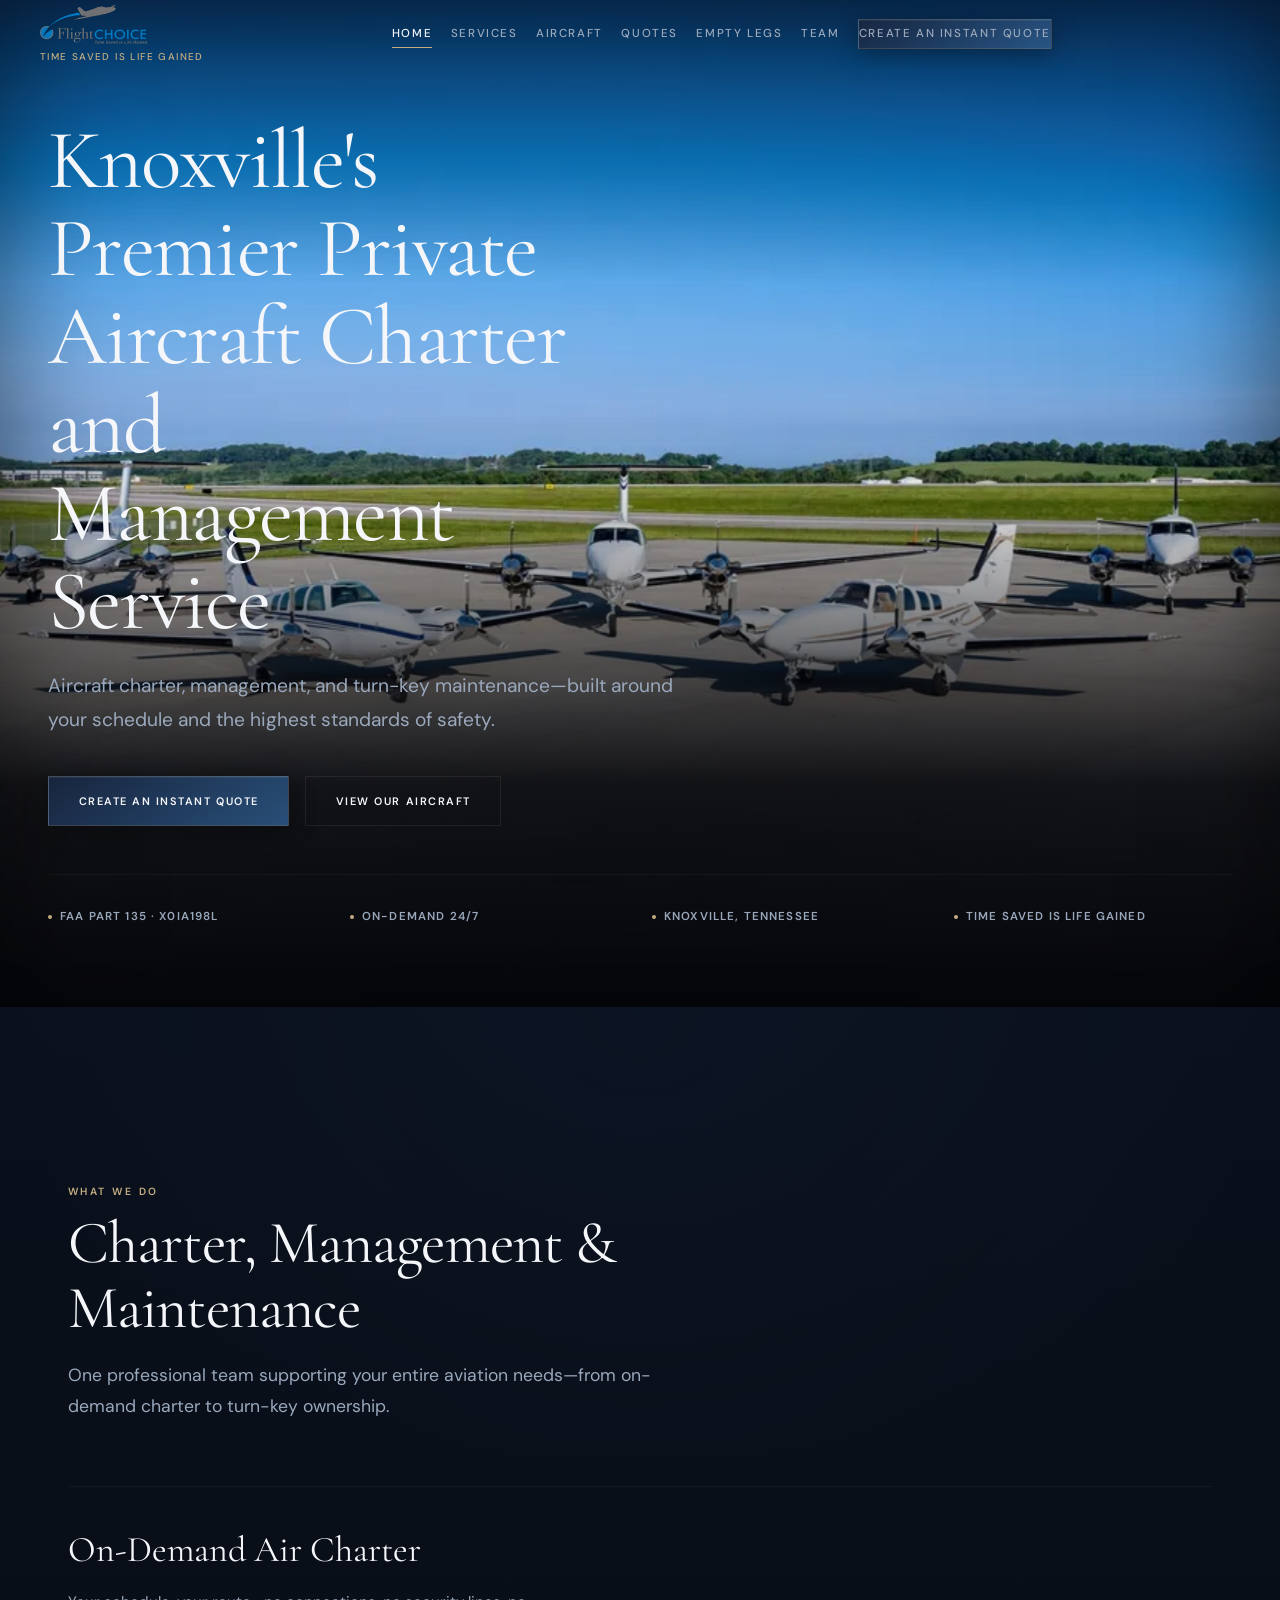
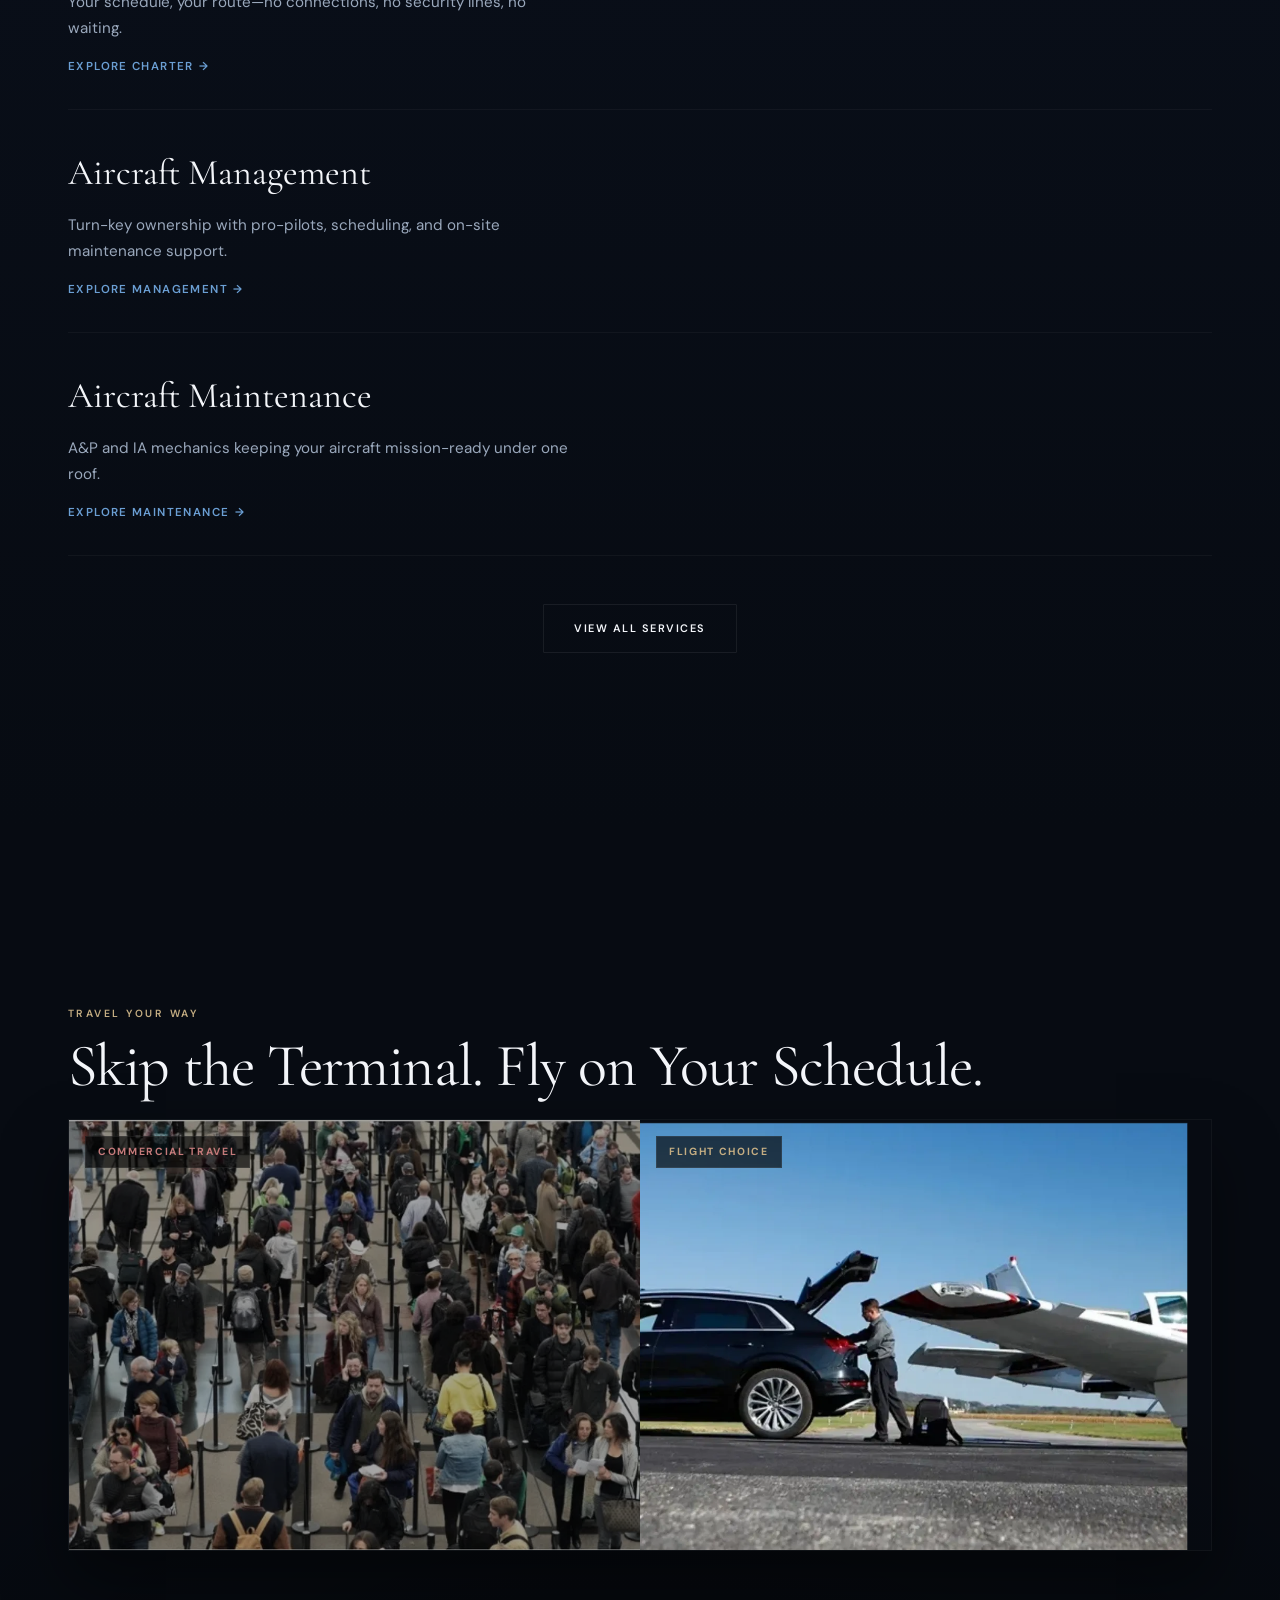
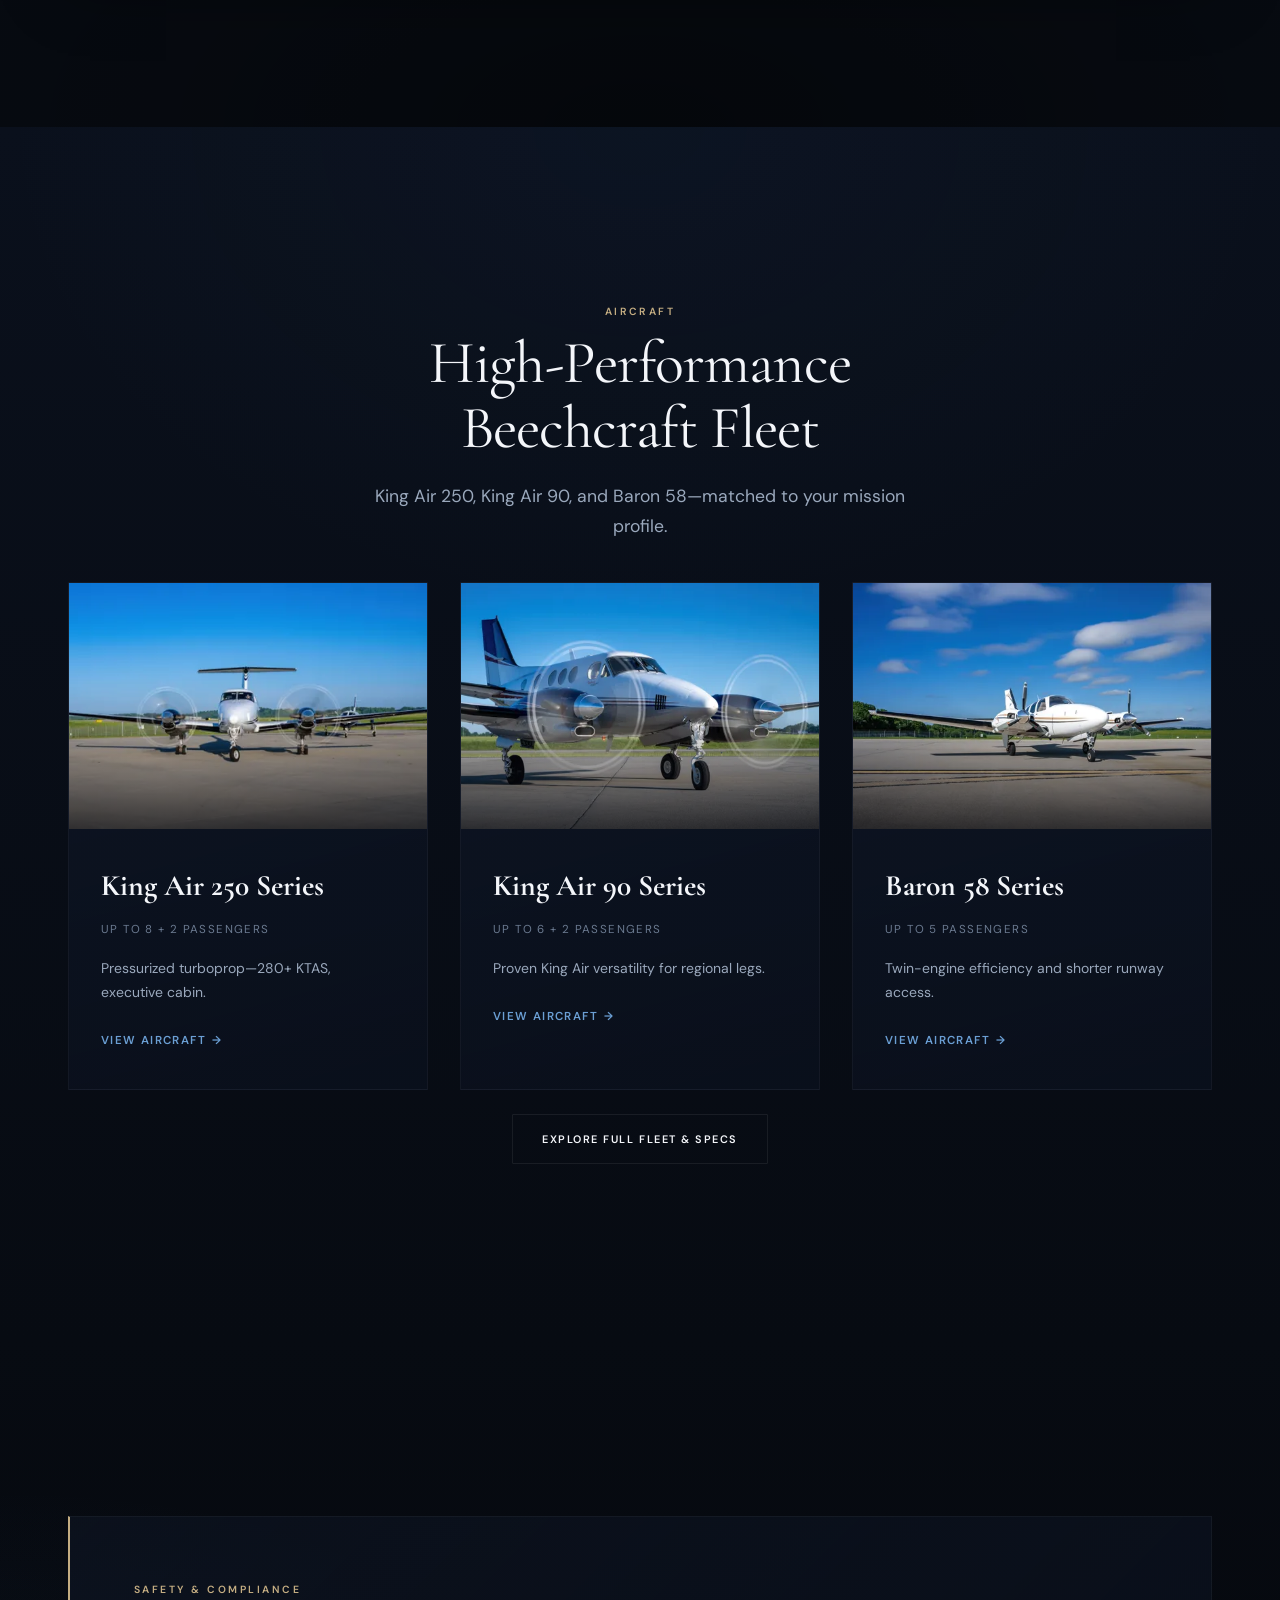
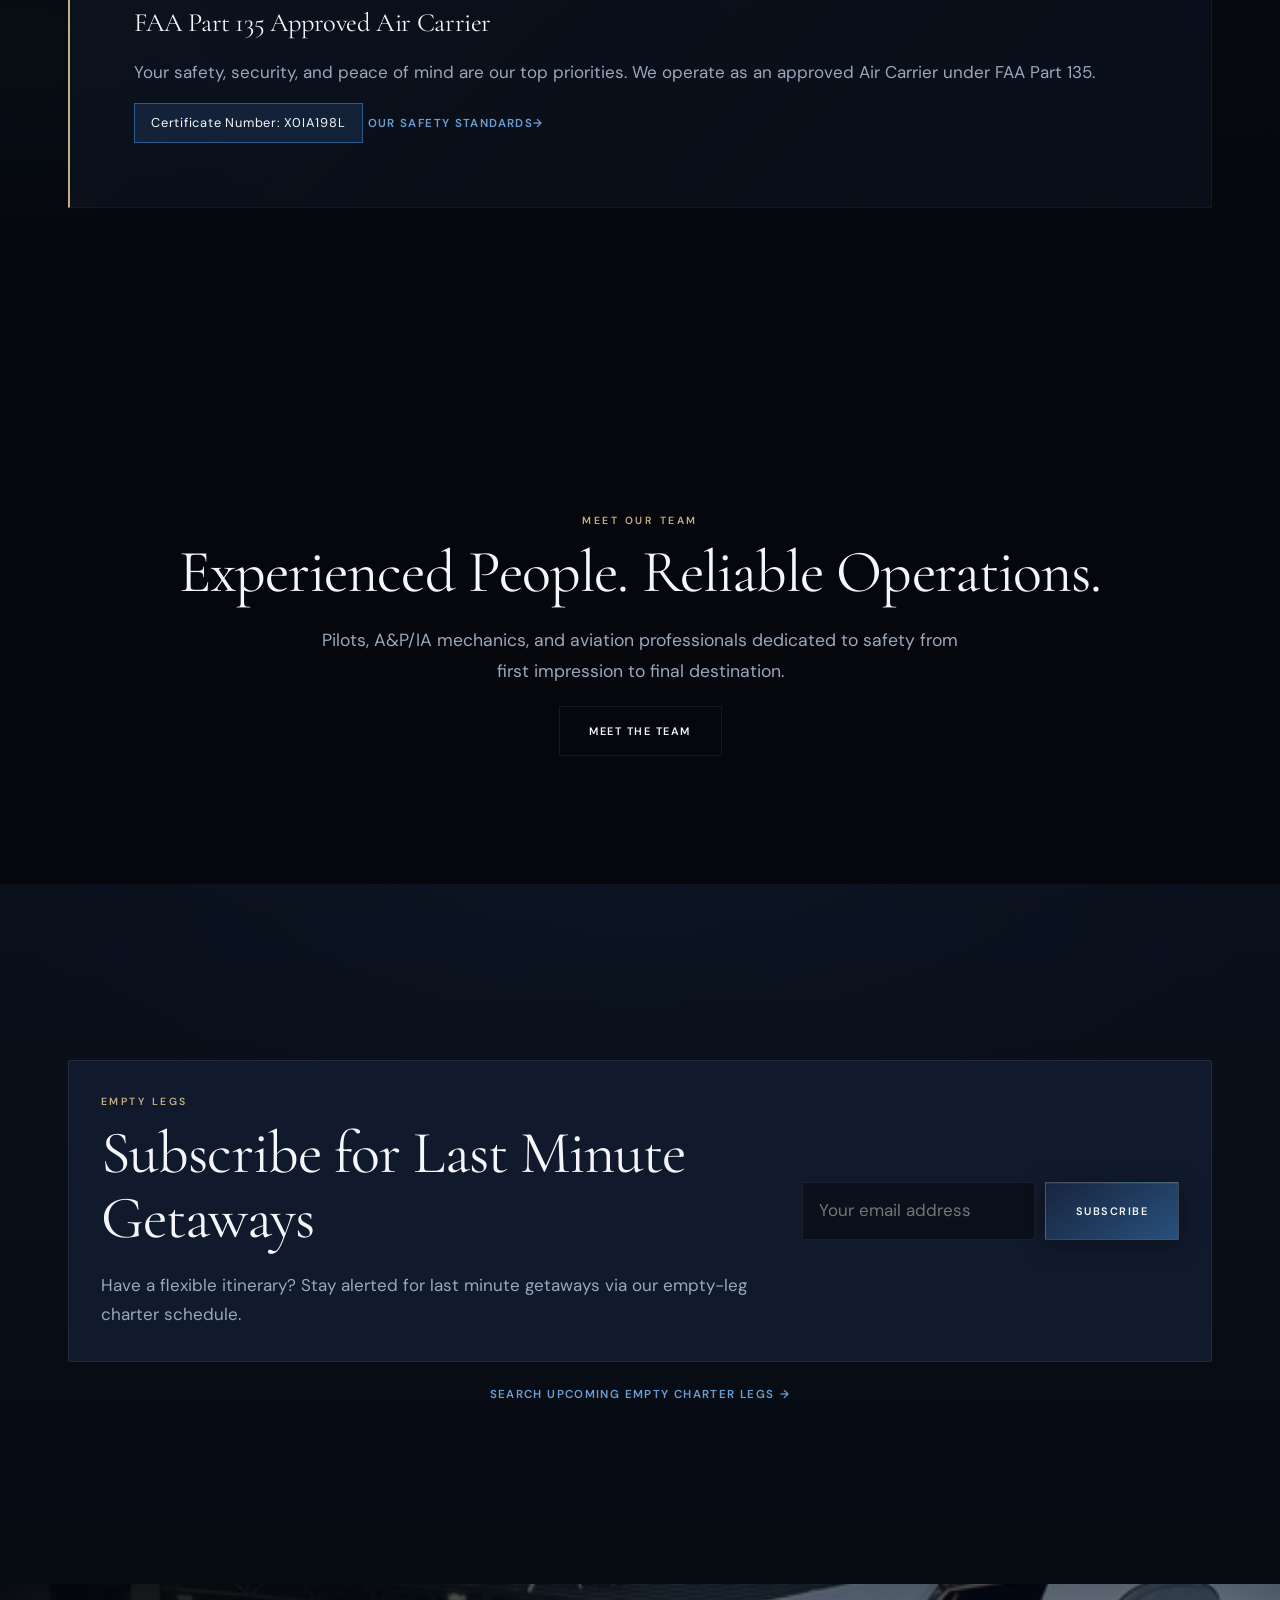
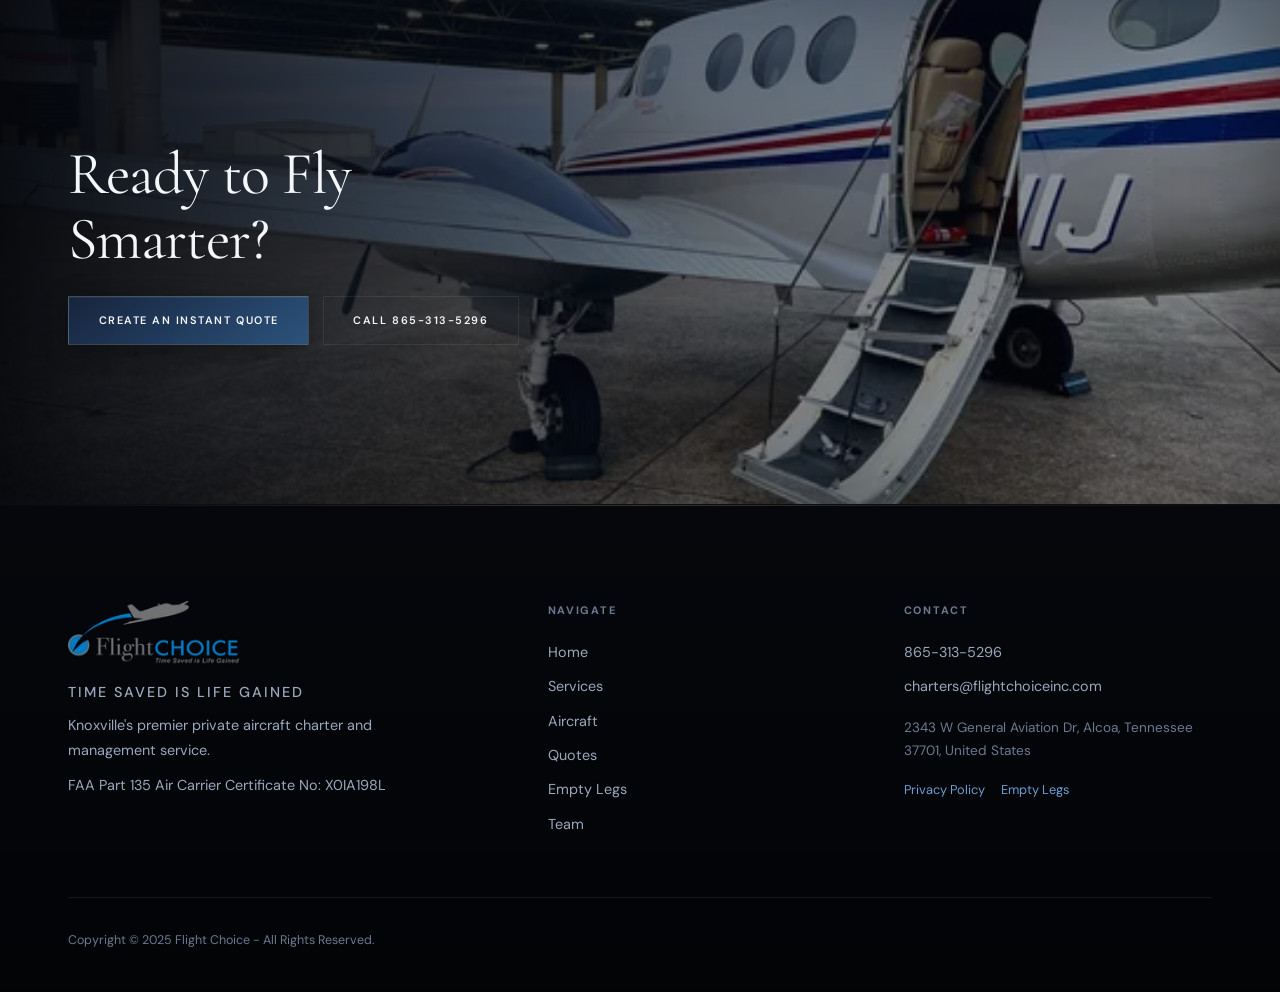
==== commit c735118b: "Refine homepage and styles for premium executive aviation presentation. Increase whitespace, cinemat" ====
--- a/index.html
+++ b/index.html
@@ -101,7 +101,7 @@
   </div>
   <main id="main">
 
-    <section class="hero hero--home" aria-label="Hero">
+    <section class="hero" aria-label="Hero">
       <div class="hero-bg">
         <img src="assets/images/hero/hero-fleet-lineup-wide.webp" alt="Flight Choice aircraft on the ramp" width="1920" height="1080" fetchpriority="high" decoding="async">
       </div>
@@ -114,7 +114,7 @@
           <a href="quotes.html" class="btn btn-primary">Create An Instant Quote</a>
           <a href="aircraft.html" class="btn btn-ghost">View Our Aircraft</a>
         </div>
-        <div class="trust-strip hero-reveal hero-reveal--4" role="list">
+        <div class="trust-strip hero-reveal hero-reveal--5" role="list">
           <span class="trust-item" role="listitem">FAA Part 135 · X0IA198L</span>
           <span class="trust-item" role="listitem">On-Demand 24/7</span>
           <span class="trust-item" role="listitem">Knoxville, Tennessee</span>
@@ -124,48 +124,39 @@
     </section>
 
     <section class="section section--dark" aria-labelledby="services-overview">
-      <div class="container">
-        <header class="section-head reveal">
+      <div class="container reveal">
+        <div class="section-head">
           <p class="eyebrow">What We Do</p>
           <h2 id="services-overview" class="h2">Charter, Management &amp; Maintenance</h2>
           <p class="lead">One professional team supporting your entire aviation needs—from on-demand charter to turn-key ownership.</p>
-        </header>
-        <nav class="service-links reveal" aria-label="Services overview">
-          <a href="services.html#charter" class="service-link">
-            <span class="service-link__num" aria-hidden="true">01</span>
-            <div>
-              <h3 class="service-link__title">On-Demand Air Charter</h3>
-              <p class="service-link__desc">Your schedule, your route—no connections, no security lines, no waiting.</p>
-            </div>
-            <span class="service-link__arrow" aria-hidden="true">→</span>
+        </div>
+        <nav class="services-strip" aria-label="Services overview">
+          <a href="services.html#charter">
+            <h3>On-Demand Air Charter</h3>
+            <p>Your schedule, your route—no connections, no security lines, no waiting.</p>
+            <span class="link-arrow">Explore Charter</span>
           </a>
-          <a href="services.html#management" class="service-link">
-            <span class="service-link__num" aria-hidden="true">02</span>
-            <div>
-              <h3 class="service-link__title">Aircraft Management</h3>
-              <p class="service-link__desc">Turn-key ownership with pro-pilots, scheduling, and on-site maintenance support.</p>
-            </div>
-            <span class="service-link__arrow" aria-hidden="true">→</span>
+          <a href="services.html#management">
+            <h3>Aircraft Management</h3>
+            <p>Turn-key ownership with pro-pilots, scheduling, and on-site maintenance support.</p>
+            <span class="link-arrow">Explore Management</span>
           </a>
-          <a href="services.html#maintenance" class="service-link">
-            <span class="service-link__num" aria-hidden="true">03</span>
-            <div>
-              <h3 class="service-link__title">Aircraft Maintenance</h3>
-              <p class="service-link__desc">A&amp;P and IA mechanics keeping your aircraft mission-ready under one roof.</p>
-            </div>
-            <span class="service-link__arrow" aria-hidden="true">→</span>
+          <a href="services.html#maintenance">
+            <h3>Aircraft Maintenance</h3>
+            <p>A&amp;P and IA mechanics keeping your aircraft mission-ready under one roof.</p>
+            <span class="link-arrow">Explore Maintenance</span>
           </a>
         </nav>
-        <p class="section-cta reveal"><a href="services.html" class="btn btn-ghost">View All Services</a></p>
+        <p class="section-cta"><a href="services.html" class="btn btn-ghost">View All Services</a></p>
       </div>
     </section>
 
     <section class="section compare" aria-labelledby="compare-h">
       <div class="container">
-        <header class="section-head reveal">
+        <div class="reveal">
           <p class="eyebrow">Travel Your Way</p>
           <h2 id="compare-h" class="h2">Skip the Terminal. Fly on Your Schedule.</h2>
-        </header>
+        </div>
         <div class="compare-grid reveal">
           <div class="compare-side compare-side--bad">
             <span class="compare-label compare-label--bad">Commercial Travel</span>
@@ -176,91 +167,84 @@
             <img src="assets/images/operations/private-transfer-luggage-to-aircraft.webp" alt="Private transfer to aircraft" loading="lazy" decoding="async">
           </div>
         </div>
-        <ul class="compare-list reveal compare-content">
-          <li>No connections, no security lines, no waiting</li>
-          <li>Direct regional access on your itinerary</li>
-        </ul>
       </div>
     </section>
 
     <section class="section section--dark" aria-labelledby="fleet-prev">
       <div class="container">
-        <header class="section-head section-head--center reveal">
+        <div class="reveal" style="text-align:center;max-width:36rem;margin:0 auto 2.5rem;">
           <p class="eyebrow">Aircraft</p>
           <h2 id="fleet-prev" class="h2">High-Performance Beechcraft Fleet</h2>
-          <p class="lead">King Air 250, King Air 90, and Baron 58—matched to your mission profile.</p>
-        </header>
-        <div class="fleet-showcase">
-          <a href="aircraft.html#kingair-250" class="fleet-showcase__item fleet-showcase__featured reveal">
-            <img src="assets/images/fleet/kingair-front-prop-running.webp" alt="King Air 250" loading="lazy" decoding="async">
-            <div class="fleet-showcase__shade" aria-hidden="true"></div>
-            <div class="fleet-showcase__content">
-              <p class="meta">Flagship · Up to 8 + 2 passengers</p>
+          <p class="lead" style="margin:0 auto;">King Air 250, King Air 90, and Baron 58—matched to your mission profile.</p>
+        </div>
+        <div class="fleet-cards">
+          <article class="aircraft-card reveal">
+            <div class="aircraft-card__img"><img src="assets/images/fleet/kingair-front-prop-running.webp" alt="King Air 250" loading="lazy"></div>
+            <div class="aircraft-card__body">
               <h3>King Air 250 Series</h3>
-              <p>Pressurized turboprop—280+ KTAS, executive cabin.</p>
-              <span class="link-arrow">View Aircraft</span>
+              <p class="meta">Up to 8 + 2 passengers</p>
+              <p class="desc">Pressurized turboprop—280+ KTAS, executive cabin.</p>
+              <a href="aircraft.html#kingair-250" class="link-arrow">View Aircraft</a>
             </div>
-          </a>
-          <a href="aircraft.html#kingair-90" class="fleet-showcase__item reveal">
-            <img src="assets/images/fleet/kingair-front-quarter-prop-blur.webp" alt="King Air 90" loading="lazy" decoding="async">
-            <div class="fleet-showcase__shade" aria-hidden="true"></div>
-            <div class="fleet-showcase__content">
-              <p class="meta">King Air 90 · Up to 6 + 2</p>
+          </article>
+          <article class="aircraft-card reveal">
+            <div class="aircraft-card__img"><img src="assets/images/fleet/kingair-front-quarter-prop-blur.webp" alt="King Air 90" loading="lazy"></div>
+            <div class="aircraft-card__body">
               <h3>King Air 90 Series</h3>
-              <span class="link-arrow">View Aircraft</span>
+              <p class="meta">Up to 6 + 2 passengers</p>
+              <p class="desc">Proven King Air versatility for regional legs.</p>
+              <a href="aircraft.html#kingair-90" class="link-arrow">View Aircraft</a>
             </div>
-          </a>
-          <a href="aircraft.html#baron-58" class="fleet-showcase__item reveal">
-            <img src="assets/images/fleet/baron-front-ramp-clouds.webp" alt="Baron 58" loading="lazy" decoding="async">
-            <div class="fleet-showcase__shade" aria-hidden="true"></div>
-            <div class="fleet-showcase__content">
-              <p class="meta">Baron 58 · Up to 5 passengers</p>
+          </article>
+          <article class="aircraft-card reveal">
+            <div class="aircraft-card__img"><img src="assets/images/fleet/baron-front-ramp-clouds.webp" alt="Baron 58" loading="lazy"></div>
+            <div class="aircraft-card__body">
               <h3>Baron 58 Series</h3>
-              <span class="link-arrow">View Aircraft</span>
+              <p class="meta">Up to 5 passengers</p>
+              <p class="desc">Twin-engine efficiency and shorter runway access.</p>
+              <a href="aircraft.html#baron-58" class="link-arrow">View Aircraft</a>
             </div>
-          </a>
-        </div>
-        <p class="section-cta reveal"><a href="aircraft.html" class="btn btn-ghost">Explore Full Fleet &amp; Specs</a></p>
+          </article>
+        </div>
+        <p style="text-align:center;margin-top:1.5rem;"><a href="aircraft.html" class="btn btn-ghost">Explore Full Fleet &amp; Specs</a></p>
       </div>
     </section>
 
     <section class="section section--deeper" aria-labelledby="safety-preview">
       <div class="container reveal">
-        <div class="safety-preview">
+        <div class="safety-preview-block">
           <p class="eyebrow">Safety &amp; Compliance</p>
-          <h2 id="safety-preview" class="h2">FAA Part 135 Approved Air Carrier</h2>
-          <p>Your safety, security, and peace of mind are our top priorities. We operate as an approved Air Carrier under FAA Part 135.</p>
+          <h2 id="safety-preview" class="h2" style="font-size:1.65rem;">FAA Part 135 Approved Air Carrier</h2>
+          <p style="color:var(--text-muted);margin-top:0.75rem;">Your safety, security, and peace of mind are our top priorities. We operate as an approved Air Carrier under FAA Part 135.</p>
           <p class="cert-badge">Certificate Number: X0IA198L</p>
-          <a href="services.html#safety" class="link-arrow">Our Safety Standards</a>
-        </div>
-      </div>
-    </section>
-
-    <section class="section" aria-labelledby="team-teaser">
-      <div class="container">
-        <div class="team-teaser reveal">
-          <p class="eyebrow">Meet Our Team</p>
-          <h2 id="team-teaser" class="h2">Experienced People. Reliable Operations.</h2>
-          <p class="lead">Pilots, A&amp;P/IA mechanics, and aviation professionals dedicated to safety from first impression to final destination.</p>
-          <a href="team.html" class="btn btn-ghost">Meet the Team</a>
-        </div>
+          <a href="services.html#safety" class="link-arrow" style="display:inline-block;margin-top:1rem;">Our Safety Standards</a>
+        </div>
+      </div>
+    </section>
+
+    <section class="section team-teaser-section" aria-labelledby="team-teaser">
+      <div class="container reveal" >
+        <p class="eyebrow">Meet Our Team</p>
+        <h2 id="team-teaser" class="h2">Experienced People. Reliable Operations.</h2>
+        <p class="lead" style="margin:0 auto 1.25rem;">Pilots, A&amp;P/IA mechanics, and aviation professionals dedicated to safety from first impression to final destination.</p>
+        <a href="team.html" class="btn btn-ghost">Meet the Team</a>
       </div>
     </section>
 
     <section class="section section--dark" aria-labelledby="empty-sub">
       <div class="container reveal">
-        <div class="subscribe-box">
+        <div class="subscribe-box subscribe-editorial">
           <div>
             <p class="eyebrow">Empty Legs</p>
             <h2 id="empty-sub" class="h2">Subscribe for Last Minute Getaways</h2>
-            <p class="text-muted">Have a flexible itinerary? Stay alerted for last minute getaways via our empty-leg charter schedule.</p>
+            <p style="color:var(--text-muted);margin-top:0.5rem;">Have a flexible itinerary? Stay alerted for last minute getaways via our empty-leg charter schedule.</p>
           </div>
           <form class="subscribe-form quote-form" action="#" method="post" aria-label="Empty leg email signup">
             <input type="email" name="email" placeholder="Your email address" required aria-label="Email for empty leg alerts">
             <button type="submit" class="btn btn-primary">Subscribe</button>
           </form>
         </div>
-        <p class="section-cta reveal"><a href="empty-legs.html" class="link-arrow">Search Upcoming Empty Charter Legs</a></p>
+        <p style="text-align:center;margin-top:1rem;"><a href="empty-legs.html" class="link-arrow">Search Upcoming Empty Charter Legs</a></p>
       </div>
     </section>
 
--- a/css/styles.css
+++ b/css/styles.css
@@ -8,24 +8,23 @@
   --blue: #2d5a8a;
   --blue-light: #4a7cb0;
   --blue-glow: #6b9fd4;
-  --gold: #b8a078;
+  --gold: #c4ad82;
   --gold-dim: #8f7f5c;
-  --text: #f4f6f9;
-  --text-muted: #96a4b8;
-  --text-dim: #64748a;
-  --glass: rgba(6, 10, 18, 0.55);
-  --glass-solid: rgba(8, 12, 20, 0.82);
+  --text: #f4f6fa;
+  --text-muted: #9aa8bc;
+  --text-dim: #6b7a90;
+  --glass: rgba(6, 10, 18, 0.52);
+  --glass-solid: rgba(8, 12, 20, 0.88);
   --border: rgba(255, 255, 255, 0.07);
   --border-soft: rgba(255, 255, 255, 0.04);
   --font-display: "Cormorant Garamond", Georgia, serif;
   --font-body: "DM Sans", system-ui, sans-serif;
   --nav-h: 4.25rem;
-  --ease: cubic-bezier(0.16, 1, 0.3, 1);
-  --ease-slow: cubic-bezier(0.19, 1, 0.22, 1);
+  --ease: cubic-bezier(0.25, 0.1, 0.25, 1);
+  --ease-out: cubic-bezier(0.16, 1, 0.3, 1);
+  --ease-premium: cubic-bezier(0.4, 0, 0.2, 1);
   --section-y: clamp(6rem, 14vw, 11rem);
-  --section-y-sm: clamp(4rem, 10vw, 7rem);
-  --prose-width: 40rem;
-  --headline-width: 16ch;
+  --prose-w: 40rem;
 }
 
 *, *::before, *::after { box-sizing: border-box; margin: 0; padding: 0; }
@@ -33,7 +32,7 @@
 body {
   font-family: var(--font-body);
   font-size: 1.0625rem;
-  line-height: 1.75;
+  line-height: 1.72;
   color: var(--text);
   background: var(--black);
   overflow-x: hidden;
@@ -55,7 +54,6 @@
   width: 100%; max-width: 1240px; margin: 0 auto;
   padding: 0 clamp(1.5rem, 5vw, 3rem);
 }
-.container--narrow { max-width: 1080px; }
 
 /* —— Header —— */
 .site-header {
@@ -65,12 +63,9 @@
 }
 .site-header.is-scrolled {
   background: var(--glass-solid);
-  backdrop-filter: blur(24px) saturate(1.2);
-  -webkit-backdrop-filter: blur(24px) saturate(1.2);
-  border-bottom: 1px solid var(--border-soft);
-}
-.site-header:not(.is-scrolled) {
-  background: linear-gradient(180deg, rgba(5, 7, 12, 0.65) 0%, transparent 100%);
+  backdrop-filter: blur(22px) saturate(1.2);
+  -webkit-backdrop-filter: blur(22px) saturate(1.2);
+  border-bottom: 1px solid var(--border);
 }
 .nav-bar {
   display: flex; align-items: center; justify-content: space-between;
@@ -101,32 +96,30 @@
 .nav-desktop a {
   font-size: 0.7rem; font-weight: 500; letter-spacing: 0.14em;
   text-transform: uppercase; color: var(--text-muted);
-  transition: color 0.5s var(--ease), opacity 0.5s var(--ease);
-  position: relative;
+  transition: color 0.5s var(--ease-out), opacity 0.5s;
+  position: relative; padding: 0.25rem 0;
 }
 .nav-desktop a::after {
-  content: ""; position: absolute; left: 0; right: 0; bottom: -6px;
-  height: 1px; background: var(--gold); transform: scaleX(0);
-  transition: transform 0.6s var(--ease);
-}
-.nav-desktop a:hover::after,
-.nav-desktop a.is-active::after { transform: scaleX(1); }
+  content: ""; position: absolute; left: 0; bottom: 0; width: 0; height: 1px;
+  background: var(--gold); transition: width 0.5s var(--ease-out);
+}
+.nav-desktop a:hover::after, .nav-desktop a.is-active::after { width: 100%; }
 .nav-desktop a:hover, .nav-desktop a.is-active { color: var(--text); }
 .btn {
   display: inline-flex; align-items: center; justify-content: center;
-  padding: 0.95rem 1.85rem; font-size: 0.68rem; font-weight: 600;
+  padding: 0.9rem 1.85rem; font-size: 0.68rem; font-weight: 600;
   letter-spacing: 0.14em; text-transform: uppercase; border-radius: 1px;
-  transition: transform 0.7s var(--ease), box-shadow 0.7s var(--ease), background 0.7s, border-color 0.7s;
+  transition: transform 0.6s var(--ease-out), box-shadow 0.6s, background 0.6s, border-color 0.6s;
 }
 .btn-primary {
-  background: linear-gradient(145deg, rgba(45, 90, 138, 0.95), rgba(26, 38, 64, 0.98));
-  color: var(--text); border: 1px solid rgba(255, 255, 255, 0.14);
-  box-shadow: 0 4px 24px rgba(0, 0, 0, 0.35), inset 0 1px 0 rgba(255, 255, 255, 0.08);
+  background: linear-gradient(145deg, rgba(24, 38, 64, 0.95), rgba(45, 90, 138, 0.85));
+  color: var(--text); border: 1px solid rgba(196, 173, 130, 0.22);
+  box-shadow: 0 4px 24px rgba(0, 0, 0, 0.35), inset 0 1px 0 rgba(255, 255, 255, 0.06);
 }
 .btn-primary:hover {
   transform: translateY(-1px);
-  box-shadow: 0 16px 48px rgba(45, 90, 138, 0.35), inset 0 1px 0 rgba(255, 255, 255, 0.12);
-  border-color: rgba(107, 159, 212, 0.35);
+  box-shadow: 0 16px 48px rgba(45, 90, 138, 0.35), 0 0 0 1px rgba(107, 159, 212, 0.15);
+  border-color: rgba(196, 173, 130, 0.35);
 }
 .btn-ghost {
   background: transparent; color: var(--text);
@@ -137,7 +130,7 @@
   background: linear-gradient(135deg, var(--gold-dim), var(--gold));
   color: var(--black); font-weight: 700;
 }
-.nav-cta { padding: 0.6rem 1.2rem; }
+.nav-cta { padding: 0.55rem 1.15rem; font-size: 0.65rem; }
 .nav-actions { display: flex; align-items: center; gap: 0.75rem; }
 .menu-btn {
   width: 2.75rem; height: 2.75rem; display: flex; flex-direction: column;
@@ -168,21 +161,21 @@
 .mobile-menu {
   position: fixed; inset: 0; z-index: 9999;
   background:
-    radial-gradient(ellipse 80% 50% at 50% -10%, rgba(45, 90, 138, 0.18), transparent),
-    radial-gradient(ellipse 60% 40% at 100% 100%, rgba(184, 160, 120, 0.06), transparent),
-    linear-gradient(175deg, #0a0f18 0%, var(--black) 48%, #030508 100%);
+    radial-gradient(ellipse 120% 80% at 50% -20%, rgba(45, 90, 138, 0.18), transparent 55%),
+    radial-gradient(ellipse 80% 50% at 100% 100%, rgba(196, 173, 130, 0.08), transparent 50%),
+    linear-gradient(175deg, #0a0f18 0%, var(--black) 48%, #040608 100%);
   display: flex; flex-direction: column;
   opacity: 0; visibility: hidden;
   transform: translateY(8px);
-  transition: opacity 0.9s var(--ease-slow), visibility 0.9s, transform 0.9s var(--ease-slow);
+  transition: opacity 0.75s var(--ease-out), visibility 0.75s, transform 0.85s var(--ease-out);
 }
 .mobile-menu.is-open {
   opacity: 1; visibility: visible; transform: translateY(0);
 }
 .mobile-menu-head {
   display: flex; align-items: flex-start; justify-content: space-between;
-  gap: 1.5rem;
-  padding: 2rem clamp(1.5rem, 5vw, 2.5rem) 1.75rem;
+  gap: 1.25rem;
+  padding: 1.75rem clamp(1.5rem, 5vw, 2.5rem) 1.5rem;
   border-bottom: 1px solid var(--border-soft);
 }
 .mobile-menu-head .brand--menu { flex: 1; padding-right: 0.5rem; }
@@ -192,30 +185,29 @@
   display: flex; align-items: center; justify-content: center;
 }
 .mobile-menu-body {
-  flex: 1; overflow-y: auto; padding: 2rem clamp(1.5rem, 5vw, 2.5rem) 2.5rem;
+  flex: 1; overflow-y: auto; padding: 1.25rem clamp(1.5rem, 5vw, 2.5rem) 2rem;
 }
 .mobile-nav { display: flex; flex-direction: column; gap: 0; }
 .mobile-nav a {
-  display: grid; grid-template-columns: 72px 1fr auto;
-  align-items: center; gap: 1.35rem;
-  padding: 1.35rem 0;
+  display: grid; grid-template-columns: 64px 1fr auto;
+  align-items: center; gap: 1.25rem;
+  padding: 1.15rem 0;
   border-bottom: 1px solid var(--border-soft);
-  transition: opacity 0.5s var(--ease), padding-left 0.5s var(--ease);
-}
-.mobile-nav a:hover { opacity: 0.92; padding-left: 0.35rem; }
+  transition: opacity 0.5s var(--ease-out), padding-left 0.5s;
+}
+.mobile-nav a:hover { opacity: 0.9; padding-left: 0.35rem; }
 .mobile-nav-thumb {
-  width: 72px; height: 52px; border-radius: 1px; overflow: hidden;
-  border: 1px solid var(--border);
-  box-shadow: 0 8px 24px rgba(0, 0, 0, 0.4);
+  width: 64px; height: 48px; border-radius: 1px; overflow: hidden;
+  border: 1px solid var(--border); box-shadow: 0 8px 24px rgba(0, 0, 0, 0.4);
 }
 .mobile-nav-thumb img { width: 100%; height: 100%; object-fit: cover; }
 .mobile-nav-label {
-  font-family: var(--font-display); font-size: 1.65rem; font-weight: 400;
-  letter-spacing: 0.01em; line-height: 1.15;
-}
-.mobile-nav-arrow { color: var(--gold); font-size: 1rem; opacity: 0.55; font-weight: 300; }
+  font-family: var(--font-display); font-size: 1.55rem; font-weight: 400;
+  letter-spacing: 0.01em;
+}
+.mobile-nav-arrow { color: var(--gold); font-size: 0.85rem; opacity: 0.6; font-weight: 300; }
 .mobile-menu-foot {
-  padding: 2rem clamp(1.5rem, 5vw, 2.5rem) calc(2rem + env(safe-area-inset-bottom));
+  padding: 1.75rem clamp(1.5rem, 5vw, 2.5rem) calc(1.75rem + env(safe-area-inset-bottom));
   border-top: 1px solid var(--border-soft);
   background: linear-gradient(180deg, transparent, rgba(0, 0, 0, 0.45));
   display: flex; flex-direction: column; gap: 1rem;
@@ -228,14 +220,13 @@
 
 /* —— Hero —— */
 .hero {
-  position: relative; min-height: 100vh; min-height: 100dvh;
+  position: relative; min-height: 92vh; min-height: 92dvh;
   display: flex; flex-direction: column; justify-content: flex-end;
 }
-.hero--home { min-height: 100vh; min-height: 100dvh; }
 .hero-bg { position: absolute; inset: 0; z-index: 0; overflow: hidden; }
 .hero-bg img {
   width: 100%; height: 100%; object-fit: cover; object-position: center 38%;
-  animation: kenBurns 32s var(--ease-slow) forwards;
+  animation: kenBurns 32s var(--ease-out) forwards;
   will-change: transform;
 }
 @keyframes kenBurns {
@@ -243,55 +234,48 @@
   to { transform: scale(1.02); }
 }
 .hero-shade {
-  position: absolute; inset: 0; z-index: 1;
+  position: absolute; inset: 0; z-index: 1; pointer-events: none;
   background:
-    linear-gradient(180deg,
-      rgba(5, 7, 12, 0.72) 0%,
-      rgba(5, 7, 12, 0.15) 38%,
-      rgba(5, 7, 12, 0.35) 62%,
-      rgba(5, 7, 12, 0.92) 88%,
-      var(--black) 100%);
+    linear-gradient(180deg, rgba(5, 7, 12, 0.55) 0%, transparent 28%),
+    linear-gradient(0deg, var(--black) 0%, rgba(5, 7, 12, 0.92) 22%, transparent 55%),
+    radial-gradient(ellipse 90% 70% at 50% 100%, rgba(5, 7, 12, 0.4), transparent 70%);
 }
 .hero-vignette {
   position: absolute; inset: 0; z-index: 1; pointer-events: none;
-  background:
-    radial-gradient(ellipse 90% 70% at 50% 50%, transparent 35%, rgba(5, 7, 12, 0.55) 100%),
-    linear-gradient(90deg, rgba(5, 7, 12, 0.5) 0%, transparent 22%, transparent 78%, rgba(5, 7, 12, 0.5) 100%);
+  box-shadow: inset 0 0 120px rgba(0, 0, 0, 0.55);
 }
 .hero-inner {
   position: relative; z-index: 2;
-  padding: calc(var(--nav-h) + 4rem) clamp(1.5rem, 5vw, 3rem) clamp(3.5rem, 8vw, 5.5rem);
+  padding: calc(var(--nav-h) + 3rem) clamp(1.5rem, 5vw, 3rem) clamp(3.5rem, 8vw, 5rem);
   max-width: 1320px; margin: 0 auto; width: 100%;
 }
 .hero h1 {
   font-family: var(--font-display);
   font-size: clamp(2.75rem, 8.5vw, 5.25rem);
-  font-weight: 400; line-height: 1.02; letter-spacing: -0.02em;
-  max-width: var(--headline-width);
-  margin-bottom: 1.75rem;
+  font-weight: 400; line-height: 1.05; max-width: 13ch;
+  margin-bottom: 1.5rem; letter-spacing: -0.02em;
 }
 .hero-sub {
   font-size: clamp(1.05rem, 2vw, 1.2rem);
-  color: var(--text-muted); max-width: var(--prose-width);
-  margin-bottom: 2.75rem; line-height: 1.7;
-}
-.hero-btns { display: flex; flex-wrap: wrap; gap: 1rem; margin-bottom: 3.5rem; }
+  color: var(--text-muted); max-width: var(--prose-w);
+  margin-bottom: 2.5rem; line-height: 1.75;
+}
+.hero-btns { display: flex; flex-wrap: wrap; gap: 1rem; margin-bottom: 3rem; }
 .hero-reveal {
-  opacity: 0; transform: translateY(28px);
-  animation: heroReveal 1.1s var(--ease-slow) forwards;
-}
-.hero-reveal--1 { animation-delay: 0.35s; }
-.hero-reveal--2 { animation-delay: 0.55s; }
-.hero-reveal--3 { animation-delay: 0.75s; }
-.hero-reveal--4 { animation-delay: 0.95s; }
+  opacity: 0; transform: translateY(24px);
+  animation: heroReveal 1.2s var(--ease-out) forwards;
+}
+.hero-reveal--1 { animation-delay: 0.15s; }
+.hero-reveal--2 { animation-delay: 0.35s; }
+.hero-reveal--3 { animation-delay: 0.55s; }
+.hero-reveal--4 { animation-delay: 0.75s; }
+.hero-reveal--5 { animation-delay: 0.95s; }
 @keyframes heroReveal {
   to { opacity: 1; transform: translateY(0); }
 }
-body.is-loaded .hero-reveal { animation-play-state: running; }
 .trust-strip {
-  display: grid; grid-template-columns: repeat(2, 1fr); gap: 1.25rem 2rem;
-  padding-top: 2.25rem; border-top: 1px solid var(--border-soft);
-  max-width: 52rem;
+  display: grid; grid-template-columns: repeat(2, 1fr); gap: 1rem 1.5rem;
+  padding-top: 2rem; border-top: 1px solid var(--border-soft);
 }
 @media (min-width: 768px) {
   .trust-strip { grid-template-columns: repeat(4, 1fr); }
@@ -310,119 +294,63 @@
 .section { padding: var(--section-y) 0; position: relative; }
 .section--dark {
   background:
-    radial-gradient(ellipse 120% 80% at 50% 0%, rgba(45, 90, 138, 0.06), transparent 55%),
+    radial-gradient(ellipse 100% 80% at 50% 0%, rgba(45, 90, 138, 0.06), transparent 50%),
     linear-gradient(180deg, var(--navy-900) 0%, var(--navy-950) 100%);
 }
 .section--deeper {
   background:
-    radial-gradient(ellipse 100% 60% at 0% 50%, rgba(45, 90, 138, 0.04), transparent 50%),
+    radial-gradient(ellipse 80% 60% at 0% 50%, rgba(45, 90, 138, 0.05), transparent 45%),
     linear-gradient(180deg, var(--navy-950) 0%, var(--black) 100%);
 }
-.section--atmospheric::before {
-  content: ""; position: absolute; inset: 0; pointer-events: none;
-  background: radial-gradient(ellipse 80% 50% at 50% 100%, rgba(0, 0, 0, 0.35), transparent);
-}
-.section-head {
-  margin-bottom: clamp(3rem, 7vw, 5rem);
-  max-width: var(--prose-width);
-}
-.section-head--center {
-  text-align: center; margin-left: auto; margin-right: auto;
-}
-.section-head--center .lead { margin-left: auto; margin-right: auto; }
+.section-head { margin-bottom: clamp(2.5rem, 6vw, 4rem); max-width: 40rem; }
+.section-head--center { text-align: center; max-width: 42rem; margin-left: auto; margin-right: auto; }
 .eyebrow {
   font-size: 0.65rem; font-weight: 600; letter-spacing: 0.24em;
-  text-transform: uppercase; color: var(--gold); margin-bottom: 1.25rem;
+  text-transform: uppercase; color: var(--gold); margin-bottom: 0.65rem;
 }
 .h2 {
   font-family: var(--font-display);
-  font-size: clamp(2.15rem, 5.5vw, 3.75rem);
-  font-weight: 400; line-height: 1.06; letter-spacing: -0.015em;
-  margin-bottom: 1.5rem; max-width: 18ch;
-}
-.h2--wide { max-width: 22ch; }
+  font-size: clamp(2.1rem, 5.5vw, 3.75rem);
+  font-weight: 400; line-height: 1.08; margin-bottom: 1.25rem;
+  letter-spacing: -0.015em;
+}
 .lead {
-  color: var(--text-muted); font-size: clamp(1.05rem, 1.8vw, 1.15rem);
-  max-width: var(--prose-width); margin-bottom: 0; line-height: 1.75;
-}
-.prose, .prose p { max-width: var(--prose-width); }
+  color: var(--text-muted); font-size: 1.1rem; max-width: var(--prose-w);
+  margin-bottom: 0; line-height: 1.75;
+}
 .reveal {
   opacity: 0; transform: translateY(40px);
-  transition: opacity 1.1s var(--ease-slow), transform 1.1s var(--ease-slow);
+  transition: opacity 1.2s var(--ease-out), transform 1.2s var(--ease-out);
 }
 .reveal.is-in { opacity: 1; transform: translateY(0); }
 
 /* —— Comparison —— */
 .compare {
   background:
-    radial-gradient(ellipse 90% 60% at 50% 100%, rgba(45, 90, 138, 0.05), transparent),
+    radial-gradient(ellipse 70% 50% at 50% 100%, rgba(0, 0, 0, 0.4), transparent),
     var(--navy-950);
 }
+.compare-editorial {
+  display: grid; gap: 3rem; align-items: center;
+}
+@media (min-width: 1000px) {
+  .compare-editorial { grid-template-columns: 1.15fr 0.85fr; gap: 4rem; }
+}
 .compare-grid {
-  display: grid; gap: 0; overflow: hidden; border-radius: 1px;
-  box-shadow: 0 40px 100px rgba(0, 0, 0, 0.45);
-}
-.editorial-split {
-  display: grid; gap: clamp(3rem, 8vw, 5rem); align-items: center;
+  display: grid; gap: 0; overflow: hidden;
+  border: 1px solid var(--border-soft);
+  box-shadow: 0 32px 64px rgba(0, 0, 0, 0.45);
 }
 @media (min-width: 900px) {
-  .editorial-split { grid-template-columns: 1fr 1fr; gap: 5rem; }
-}
-.img-frame {
-  position: relative; overflow: hidden; border-radius: 1px;
-}
-.img-frame::after {
-  content: ""; position: absolute; inset: 0; pointer-events: none;
-  background: linear-gradient(135deg, transparent 40%, rgba(5, 7, 12, 0.25) 100%);
-  box-shadow: inset 0 0 80px rgba(5, 7, 12, 0.35);
-}
-.img-frame img {
-  width: 100%; transition: transform 1.4s var(--ease-slow);
-}
-.img-frame:hover img { transform: scale(1.04); }
-.safety-preview {
-  padding: clamp(2.5rem, 6vw, 4rem);
-  background: linear-gradient(135deg, rgba(17, 26, 44, 0.6), rgba(10, 16, 28, 0.9));
-  border: 1px solid var(--border-soft);
-  border-left: 2px solid var(--gold);
-  max-width: 42rem; margin: 0 auto;
-}
-.safety-preview .h2 { font-size: clamp(1.75rem, 4vw, 2.5rem); }
-.subscribe-box {
-  display: grid; gap: 2rem; align-items: center;
-  padding: clamp(2.5rem, 6vw, 4rem);
-  background: linear-gradient(145deg, rgba(17, 26, 44, 0.5), rgba(8, 12, 20, 0.8));
-  border: 1px solid var(--border-soft); border-radius: 1px;
-}
-@media (min-width: 768px) { .subscribe-box { grid-template-columns: 1fr auto; } }
-.section-cta { text-align: center; margin-top: clamp(2.5rem, 6vw, 4rem); }
-.text-muted { color: var(--text-muted); margin-top: 0.65rem; line-height: 1.7; }
-.safety-preview p:not(.cert-badge) { color: var(--text-muted); margin-top: 1rem; line-height: 1.75; }
-.safety-preview .link-arrow { display: inline-block; margin-top: 1.25rem; }
-.cta-band { min-height: 55vh; }
-.cta-band__shade {
-  background: linear-gradient(105deg, rgba(5, 7, 12, 0.94) 0%, rgba(5, 7, 12, 0.55) 55%, rgba(5, 7, 12, 0.35) 100%);
-}
-.cta-band .container { padding-block: clamp(5rem, 12vw, 8rem); }
-.team-teaser { text-align: center; max-width: 36rem; margin: 0 auto; padding: var(--section-y-sm) 0; }
-.team-card {
-  padding: 2.5rem 1.5rem; background: transparent;
-  border: 1px solid var(--border-soft); border-radius: 1px; text-align: center;
-  transition: border-color 0.6s var(--ease);
-}
-.team-card:hover { border-color: rgba(184, 160, 120, 0.3); }
-.preloader { transition: opacity 1s var(--ease-slow), visibility 1s; }
-@keyframes preloaderPulse {
-  0%, 100% { opacity: 0.65; filter: drop-shadow(0 0 0 transparent); }
-  50% { opacity: 1; filter: drop-shadow(0 0 28px rgba(107, 159, 212, 0.12)); }
-}
-@media (min-width: 900px) {
-  .compare-grid { grid-template-columns: 1fr 1fr; }
-}
-.compare-side { position: relative; min-height: 320px; }
+  .compare-grid { grid-template-columns: 1fr 1fr; min-height: 420px; }
+}
+.compare-side { position: relative; min-height: 280px; }
 .compare-side img {
   width: 100%; height: 100%; min-height: 280px; object-fit: cover;
-}
+  transition: transform 1.4s var(--ease-out);
+}
+.compare-side:hover img { transform: scale(1.03); }
+.compare-side { overflow: hidden; }
 .compare-side--bad img { filter: saturate(0.7) brightness(0.65); }
 .compare-side--good img { object-position: center; }
 .compare-label {
@@ -443,80 +371,62 @@
   content: "—"; color: var(--gold); font-weight: 600; flex-shrink: 0;
 }
 
-/* —— Fleet showcase (homepage) —— */
+/* —— Fleet cards —— */
+.fleet-cards {
+  display: grid; gap: 2rem;
+}
+@media (min-width: 768px) {
+  .fleet-cards { grid-template-columns: repeat(3, 1fr); }
+}
 .fleet-showcase {
-  display: grid; gap: 1.5rem;
+  display: grid; gap: 2rem;
 }
 @media (min-width: 900px) {
   .fleet-showcase {
     grid-template-columns: 1.35fr 1fr;
-    grid-template-rows: 1fr 1fr;
-    gap: 1.25rem;
-    min-height: 520px;
+    grid-template-rows: auto auto;
+    gap: 1.5rem;
   }
-  .fleet-showcase__featured { grid-row: 1 / 3; }
-}
-.fleet-showcase__item {
-  position: relative; overflow: hidden; border-radius: 1px;
-  min-height: 240px; display: flex; flex-direction: column; justify-content: flex-end;
-  color: inherit; transition: transform 0.9s var(--ease-slow);
-}
-.fleet-showcase__item:hover { transform: scale(1.01); }
-.fleet-showcase__item img {
-  position: absolute; inset: 0; width: 100%; height: 100%; object-fit: cover;
-  transition: transform 1.4s var(--ease-slow);
-}
-.fleet-showcase__item:hover img { transform: scale(1.06); }
-.fleet-showcase__shade {
-  position: absolute; inset: 0;
-  background: linear-gradient(180deg, transparent 25%, rgba(5, 7, 12, 0.88) 100%);
-}
-.fleet-showcase__content {
-  position: relative; z-index: 1; padding: 2rem 2rem 2.25rem;
-}
-.fleet-showcase__content h3 {
-  font-family: var(--font-display); font-size: clamp(1.5rem, 3vw, 2.25rem);
-  margin-bottom: 0.35rem;
-}
-.fleet-showcase__content .meta {
-  font-size: 0.68rem; letter-spacing: 0.14em; text-transform: uppercase;
-  color: var(--gold); margin-bottom: 0.75rem;
-}
-.fleet-showcase__content p { font-size: 0.9rem; color: var(--text-muted); max-width: 28rem; margin-bottom: 1rem; }
-.stat-chips { display: flex; flex-wrap: wrap; gap: 0.5rem; margin: 1.25rem 0 1.5rem; }
-.stat-chip {
-  font-size: 0.65rem; letter-spacing: 0.1em; text-transform: uppercase;
-  padding: 0.45rem 0.85rem; border: 1px solid var(--border);
-  background: rgba(255, 255, 255, 0.04); color: var(--text-muted);
-  border-radius: 1px;
-}
-/* —— Fleet cards (legacy / compact) —— */
-.fleet-cards { display: grid; gap: 2rem; }
+  .fleet-feature { grid-row: 1 / 3; }
+}
+.aircraft-card {
+  background: linear-gradient(165deg, rgba(17, 26, 44, 0.6), rgba(10, 16, 28, 0.9));
+  border: 1px solid var(--border-soft);
+  border-radius: 1px; overflow: hidden;
+  transition: transform 0.7s var(--ease-out), border-color 0.7s, box-shadow 0.7s;
+}
+.aircraft-card:hover {
+  transform: translateY(-3px);
+  border-color: rgba(196, 173, 130, 0.2);
+  box-shadow: 0 24px 56px rgba(0, 0, 0, 0.4);
+}
+.fleet-feature .aircraft-card__img { aspect-ratio: 3/4; min-height: 380px; }
 @media (min-width: 900px) {
-  .fleet-cards { grid-template-columns: 1fr; gap: 3rem; max-width: 900px; margin: 0 auto; }
-}
-.aircraft-card {
-  background: transparent; border: none; border-radius: 0;
-  overflow: visible; display: grid; gap: 0;
-}
-@media (min-width: 900px) {
-  .aircraft-card { grid-template-columns: 1.1fr 0.9fr; align-items: center; gap: 3rem; }
-  .aircraft-card:nth-child(even) .aircraft-card__img { order: 2; }
-}
-.aircraft-card:hover { transform: none; }
+  .fleet-feature .aircraft-card__img { min-height: 520px; aspect-ratio: auto; height: 100%; }
+}
 .aircraft-card__img {
-  aspect-ratio: 16/10; overflow: hidden; border-radius: 1px;
-  box-shadow: 0 24px 64px rgba(0, 0, 0, 0.45);
+  aspect-ratio: 16/11; overflow: hidden; position: relative;
+}
+.aircraft-card__img::after {
+  content: ""; position: absolute; inset: 0;
+  background: linear-gradient(0deg, rgba(5, 7, 12, 0.75) 0%, transparent 45%);
+  pointer-events: none;
 }
 .aircraft-card__img img {
   width: 100%; height: 100%; object-fit: cover;
-  transition: transform 1.2s var(--ease-slow);
+  transition: transform 1.3s var(--ease-out);
 }
 .aircraft-card:hover .aircraft-card__img img { transform: scale(1.04); }
-.aircraft-card__body { padding: 1.5rem 0; }
+.aircraft-card__body { padding: 2rem 2rem 2.25rem; }
 .aircraft-card h3 {
-  font-family: var(--font-display); font-size: clamp(1.75rem, 3vw, 2.35rem);
+  font-family: var(--font-display); font-size: clamp(1.5rem, 2.5vw, 1.85rem);
   margin-bottom: 0.5rem;
+}
+.stat-chip {
+  display: inline-block; font-size: 0.65rem; letter-spacing: 0.12em;
+  text-transform: uppercase; color: var(--text-muted);
+  padding: 0.4rem 0.75rem; margin-right: 0.35rem; margin-bottom: 0.5rem;
+  border: 1px solid var(--border); background: rgba(0, 0, 0, 0.25);
 }
 .aircraft-card .meta {
   font-size: 0.72rem; text-transform: uppercase; letter-spacing: 0.12em;
@@ -605,45 +515,53 @@
 
 /* —— CTA band —— */
 .cta-band {
-  position: relative; min-height: 440px;
+  position: relative; min-height: 520px;
   display: flex; align-items: center; overflow: hidden;
 }
-.cta-band__bg { position: absolute; inset: 0; }
-.cta-band__bg img { width: 100%; height: 100%; object-fit: cover; }
+.cta-band__bg { position: absolute; inset: 0; overflow: hidden; }
+.cta-band__bg img {
+  width: 100%; height: 100%; object-fit: cover;
+  transition: transform 8s var(--ease-out);
+}
+.cta-band:hover .cta-band__bg img { transform: scale(1.03); }
 .cta-band__shade {
   position: absolute; inset: 0;
-  background: linear-gradient(90deg, rgba(6,8,13,0.93) 0%, rgba(6,8,13,0.55) 100%);
-}
-.cta-band .container { position: relative; z-index: 1; padding-block: 5rem; }
+  background:
+    linear-gradient(90deg, rgba(5, 7, 12, 0.94) 0%, rgba(5, 7, 12, 0.5) 55%, rgba(5, 7, 12, 0.35) 100%),
+    radial-gradient(ellipse 60% 80% at 0% 50%, rgba(0, 0, 0, 0.3), transparent);
+  box-shadow: inset 0 0 100px rgba(0, 0, 0, 0.4);
+}
+.cta-band .container { position: relative; z-index: 1; padding-block: clamp(5rem, 12vw, 7rem); }
 .cta-band .h2 { max-width: 14ch; }
 .cta-btns { display: flex; flex-wrap: wrap; gap: 0.85rem; margin-top: 1.5rem; }
 
 /* —— Page hero —— */
 .page-hero {
-  padding: calc(var(--nav-h) + clamp(5rem, 12vw, 8rem)) 0 clamp(4rem, 10vw, 6rem);
+  padding: calc(var(--nav-h) + clamp(4rem, 10vw, 6rem)) 0 clamp(3.5rem, 8vw, 5rem);
   background:
-    radial-gradient(ellipse 100% 80% at 50% 0%, rgba(45, 90, 138, 0.1), transparent 60%),
+    radial-gradient(ellipse 80% 60% at 50% 0%, rgba(45, 90, 138, 0.1), transparent 55%),
     linear-gradient(180deg, var(--navy-800) 0%, var(--black) 100%);
   border-bottom: 1px solid var(--border-soft);
 }
 .page-hero--img {
-  position: relative; padding-bottom: clamp(4rem, 10vw, 6rem);
-  min-height: 42vh; display: flex; align-items: flex-end; overflow: hidden;
+  position: relative; padding-bottom: clamp(4rem, 10vw, 6rem); overflow: hidden;
+  min-height: 42vh;
+  display: flex; align-items: flex-end;
 }
 .page-hero--img::before {
   content: ""; position: absolute; inset: 0;
   background: var(--hero-img, url("../assets/images/hero/fleet-lineup-ramp-wide.webp")) center/cover no-repeat;
-  opacity: 0.28; transform: scale(1.05);
-  animation: kenBurns 28s var(--ease-slow) forwards;
+  opacity: 0.28;
+  transform: scale(1.02);
+  animation: kenBurns 28s var(--ease-out) forwards;
 }
 .page-hero--img::after {
   content: ""; position: absolute; inset: 0;
-  background: linear-gradient(180deg, rgba(5, 7, 12, 0.5) 0%, rgba(5, 7, 12, 0.92) 100%);
+  background: linear-gradient(0deg, var(--black) 0%, transparent 50%),
+    linear-gradient(180deg, rgba(5, 7, 12, 0.5) 0%, transparent 40%);
 }
 .page-hero--img .container { position: relative; z-index: 1; }
-.page-hero--img .h2 { font-size: clamp(2.5rem, 6vw, 4rem); max-width: 20ch; }
-.page-hero--img .btn { margin-top: 1.5rem; }
-.spec-note { font-size: 0.8rem; color: var(--text-dim); margin-top: 0.75rem; }
+.page-hero--img .h2 { font-size: clamp(2.25rem, 6vw, 4rem); }
 
 /* —— Gallery —— */
 .gallery {
@@ -699,25 +617,19 @@
 
 /* —— Services —— */
 .service-block {
-  display: grid; gap: clamp(2.5rem, 6vw, 4rem); align-items: center;
-  padding: clamp(3rem, 8vw, 5rem) 0;
-  border-bottom: 1px solid var(--border-soft);
+  display: grid; gap: 2rem; align-items: center;
+  padding: 2.5rem 0; border-bottom: 1px solid var(--border);
 }
 .service-block:last-child { border-bottom: none; }
 @media (min-width: 900px) {
-  .service-block { grid-template-columns: 1.05fr 0.95fr; gap: 4.5rem; }
+  .service-block { grid-template-columns: 1fr 1fr; }
   .service-block--reverse .service-block__media { order: 2; }
 }
 .service-block__media {
-  border-radius: 1px; overflow: hidden; border: none;
+  border-radius: 2px; overflow: hidden; border: 1px solid var(--border);
   aspect-ratio: 16/10;
-  box-shadow: 0 32px 80px rgba(0, 0, 0, 0.5);
-}
-.service-block__media img {
-  width: 100%; height: 100%; object-fit: cover;
-  transition: transform 1.4s var(--ease-slow);
-}
-.service-block:hover .service-block__media img { transform: scale(1.03); }
+}
+.service-block__media img { width: 100%; height: 100%; object-fit: cover; }
 .service-list { margin-top: 1rem; }
 .service-list li {
   padding: 0.5rem 0 0.5rem 1rem; border-left: 2px solid var(--blue);
@@ -768,17 +680,16 @@
 
 /* —— Footer —— */
 .site-footer {
-  padding: clamp(4rem, 10vw, 6rem) 0 clamp(2rem, 5vw, 3rem);
+  padding: clamp(4rem, 10vw, 6rem) 0 2.5rem;
   background:
-    linear-gradient(180deg, transparent 0%, rgba(5, 7, 12, 0.6) 8%),
-    radial-gradient(ellipse 80% 40% at 50% 0%, rgba(45, 90, 138, 0.08), transparent),
+    linear-gradient(180deg, transparent, rgba(0, 0, 0, 0.5)),
     var(--black);
   border-top: 1px solid var(--border-soft);
   position: relative;
 }
 .site-footer::before {
-  content: ""; position: absolute; top: 0; left: 10%; right: 10%; height: 1px;
-  background: linear-gradient(90deg, transparent, rgba(184, 160, 120, 0.25), transparent);
+  content: ""; position: absolute; top: 0; left: 0; right: 0; height: 1px;
+  background: linear-gradient(90deg, transparent, rgba(196, 173, 130, 0.25), transparent);
 }
 .footer-grid {
   display: grid; gap: 3rem; margin-bottom: 3.5rem;
@@ -789,9 +700,9 @@
 .footer-logo-link { display: inline-block; margin-bottom: 0.65rem; }
 .footer-logo-link:hover .footer-logo { opacity: 0.88; }
 .footer-logo {
-  width: auto; max-width: 200px; max-height: 3.5rem;
+  width: auto; max-width: 220px; max-height: 4rem;
   object-fit: contain; object-position: left center;
-  transition: opacity 0.35s var(--ease);
+  transition: opacity 0.5s var(--ease-out);
 }
 .footer-brand .brand-tagline { margin-bottom: 0.75rem; }
 .footer-brand p { color: var(--text-muted); font-size: 0.9rem; max-width: 22rem; }
@@ -809,11 +720,11 @@
 .preloader-logo {
   width: auto; max-width: min(240px, 72vw);
   max-height: 5rem; object-fit: contain;
-  animation: preloaderPulse 1.8s ease-in-out infinite;
+  animation: preloaderPulse 2.8s ease-in-out infinite;
 }
 @keyframes preloaderPulse {
-  0%, 100% { opacity: 0.72; filter: drop-shadow(0 0 0 transparent); }
-  50% { opacity: 1; filter: drop-shadow(0 0 20px rgba(107, 159, 212, 0.15)); }
+  0%, 100% { opacity: 0.65; filter: drop-shadow(0 0 0 transparent); }
+  50% { opacity: 1; filter: drop-shadow(0 0 28px rgba(107, 159, 212, 0.12)); }
 }
 body.is-loaded .preloader { opacity: 0; visibility: hidden; }
 .footer-col h4 {
@@ -834,34 +745,84 @@
 .footer-legal { display: flex; flex-wrap: wrap; gap: 1rem; margin-top: 0.75rem; }
 .footer-legal a { font-size: 0.8rem; color: var(--blue-glow); }
 
-/* —— Service links (homepage overview) —— */
-.service-links { display: flex; flex-direction: column; gap: 0; border-top: 1px solid var(--border-soft); }
-.service-link {
-  display: grid; grid-template-columns: auto 1fr auto; gap: 2rem;
-  align-items: baseline; padding: 2.25rem 0;
+/* —— Editorial overview (home services) —— */
+.services-strip { display: flex; flex-direction: column; gap: 0; }
+.services-strip a {
+  display: grid; gap: 0.5rem; padding: 2rem 0;
   border-bottom: 1px solid var(--border-soft);
-  color: inherit; transition: padding-left 0.6s var(--ease), opacity 0.6s;
-}
-.service-link:hover { padding-left: 0.75rem; opacity: 0.95; }
-.service-link__num {
-  font-family: var(--font-display); font-size: 1.25rem; color: var(--gold);
-  opacity: 0.7; min-width: 2rem;
-}
-.service-link__title {
-  font-family: var(--font-display); font-size: clamp(1.5rem, 3vw, 2rem);
-  margin-bottom: 0.35rem;
-}
-.service-link__desc { font-size: 0.95rem; color: var(--text-muted); max-width: 36rem; line-height: 1.65; }
-.service-link__arrow { color: var(--gold); opacity: 0.5; font-size: 1.25rem; align-self: center; }
-.pillar-grid--3 { display: grid; gap: 2rem; }
-@media (min-width: 768px) { .pillar-grid--3 { grid-template-columns: repeat(3, 1fr); gap: 2.5rem; } }
+  transition: padding-left 0.6s var(--ease-out), opacity 0.5s;
+}
+.services-strip a:hover { padding-left: 1rem; opacity: 0.95; }
+.services-strip a:first-child { border-top: 1px solid var(--border-soft); }
+.services-strip h3 {
+  font-family: var(--font-display); font-size: clamp(1.75rem, 3vw, 2.25rem);
+  font-weight: 400;
+}
+.services-strip p { color: var(--text-muted); max-width: 32rem; font-size: 0.95rem; }
+.services-strip .link-arrow { margin-top: 0.5rem; }
+
+.pillar-grid--3 { display: grid; gap: 1.5rem; }
+@media (min-width: 768px) { .pillar-grid--3 { grid-template-columns: repeat(3, 1fr); } }
 .content-card {
-  padding: 0; background: transparent; border: none; border-radius: 0; height: 100%;
-}
-.content-card h3 { font-family: var(--font-display); font-size: 1.5rem; margin-bottom: 0.75rem; }
-.content-card p { color: var(--text-muted); font-size: 0.95rem; line-height: 1.7; }
-.overview-card { display: flex; flex-direction: column; color: inherit; }
+  padding: 2rem; background: linear-gradient(165deg, rgba(17, 26, 44, 0.5), rgba(10, 16, 28, 0.85));
+  border: 1px solid var(--border-soft); border-radius: 1px; height: 100%;
+}
+.content-card h3 { font-family: var(--font-display); font-size: 1.45rem; margin-bottom: 0.75rem; }
+.content-card p { color: var(--text-muted); font-size: 0.95rem; line-height: 1.65; }
+.overview-card {
+  display: flex; flex-direction: column; color: inherit;
+  transition: border-color 0.5s, transform 0.6s var(--ease-out);
+}
+.overview-card:hover {
+  border-color: rgba(196, 173, 130, 0.2);
+  transform: translateY(-2px);
+}
 .overview-card .link-arrow { margin-top: auto; padding-top: 1.25rem; }
+
+/* —— Image utilities —— */
+.img-zoom { overflow: hidden; }
+.img-zoom img { transition: transform 1.3s var(--ease-out); }
+.img-zoom:hover img { transform: scale(1.04); }
+.img-edge-fade { position: relative; }
+.img-edge-fade::after {
+  content: ""; position: absolute; inset: 0; pointer-events: none;
+  box-shadow: inset 0 0 80px rgba(0, 0, 0, 0.35);
+}
+.editorial-split {
+  display: grid; gap: 3rem; align-items: center;
+}
+@media (min-width: 900px) {
+  .editorial-split { grid-template-columns: 1fr 1fr; gap: 4.5rem; }
+}
+.prose { color: var(--text-muted); max-width: var(--prose-w); line-height: 1.75; }
+.prose p { margin-bottom: 1.35rem; }
+.prose p:last-child { margin-bottom: 0; }
+
+/* —— Aircraft page editorial —— */
+.aircraft-editorial .service-block { padding: clamp(3rem, 8vw, 5rem) 0; }
+.aircraft-editorial .service-block__media {
+  min-height: 360px; aspect-ratio: auto;
+  box-shadow: 0 40px 80px rgba(0, 0, 0, 0.45);
+}
+.aircraft-editorial .spec-block {
+  margin-top: 2rem; padding-top: 2rem;
+  border-top: 1px solid var(--border-soft);
+}
+.spec-table th, .spec-table td { padding: 0.75rem 0; }
+
+.safety-preview-block {
+  padding: clamp(2.5rem, 6vw, 4rem);
+  background: linear-gradient(135deg, rgba(17, 26, 44, 0.4), rgba(10, 16, 28, 0.85));
+  border: 1px solid var(--border-soft);
+  border-left: 2px solid var(--gold);
+}
+.team-teaser-section { text-align: center; padding-block: clamp(5rem, 12vw, 8rem); }
+.subscribe-editorial {
+  padding: clamp(2.5rem, 6vw, 4rem);
+  background: linear-gradient(145deg, rgba(17, 26, 44, 0.35), rgba(8, 12, 20, 0.9));
+  border: 1px solid var(--border-soft);
+}
+.section-cta { text-align: center; margin-top: 3rem; }
 
 .spec-block { margin-top: 1.5rem; }
 .spec-block h4 {
@@ -887,6 +848,11 @@
   font-size: 0.8rem; letter-spacing: 0.06em;
 }
 
+.subscribe-box {
+  display: grid; gap: 1.5rem; align-items: center;
+  padding: 2rem; background: var(--navy-800); border: 1px solid var(--border); border-radius: 2px;
+}
+@media (min-width: 768px) { .subscribe-box { grid-template-columns: 1fr auto; } }
 .subscribe-form { display: flex; flex-wrap: wrap; gap: 0.65rem; }
 .subscribe-form input {
   flex: 1; min-width: 200px; padding: 0.85rem 1rem;
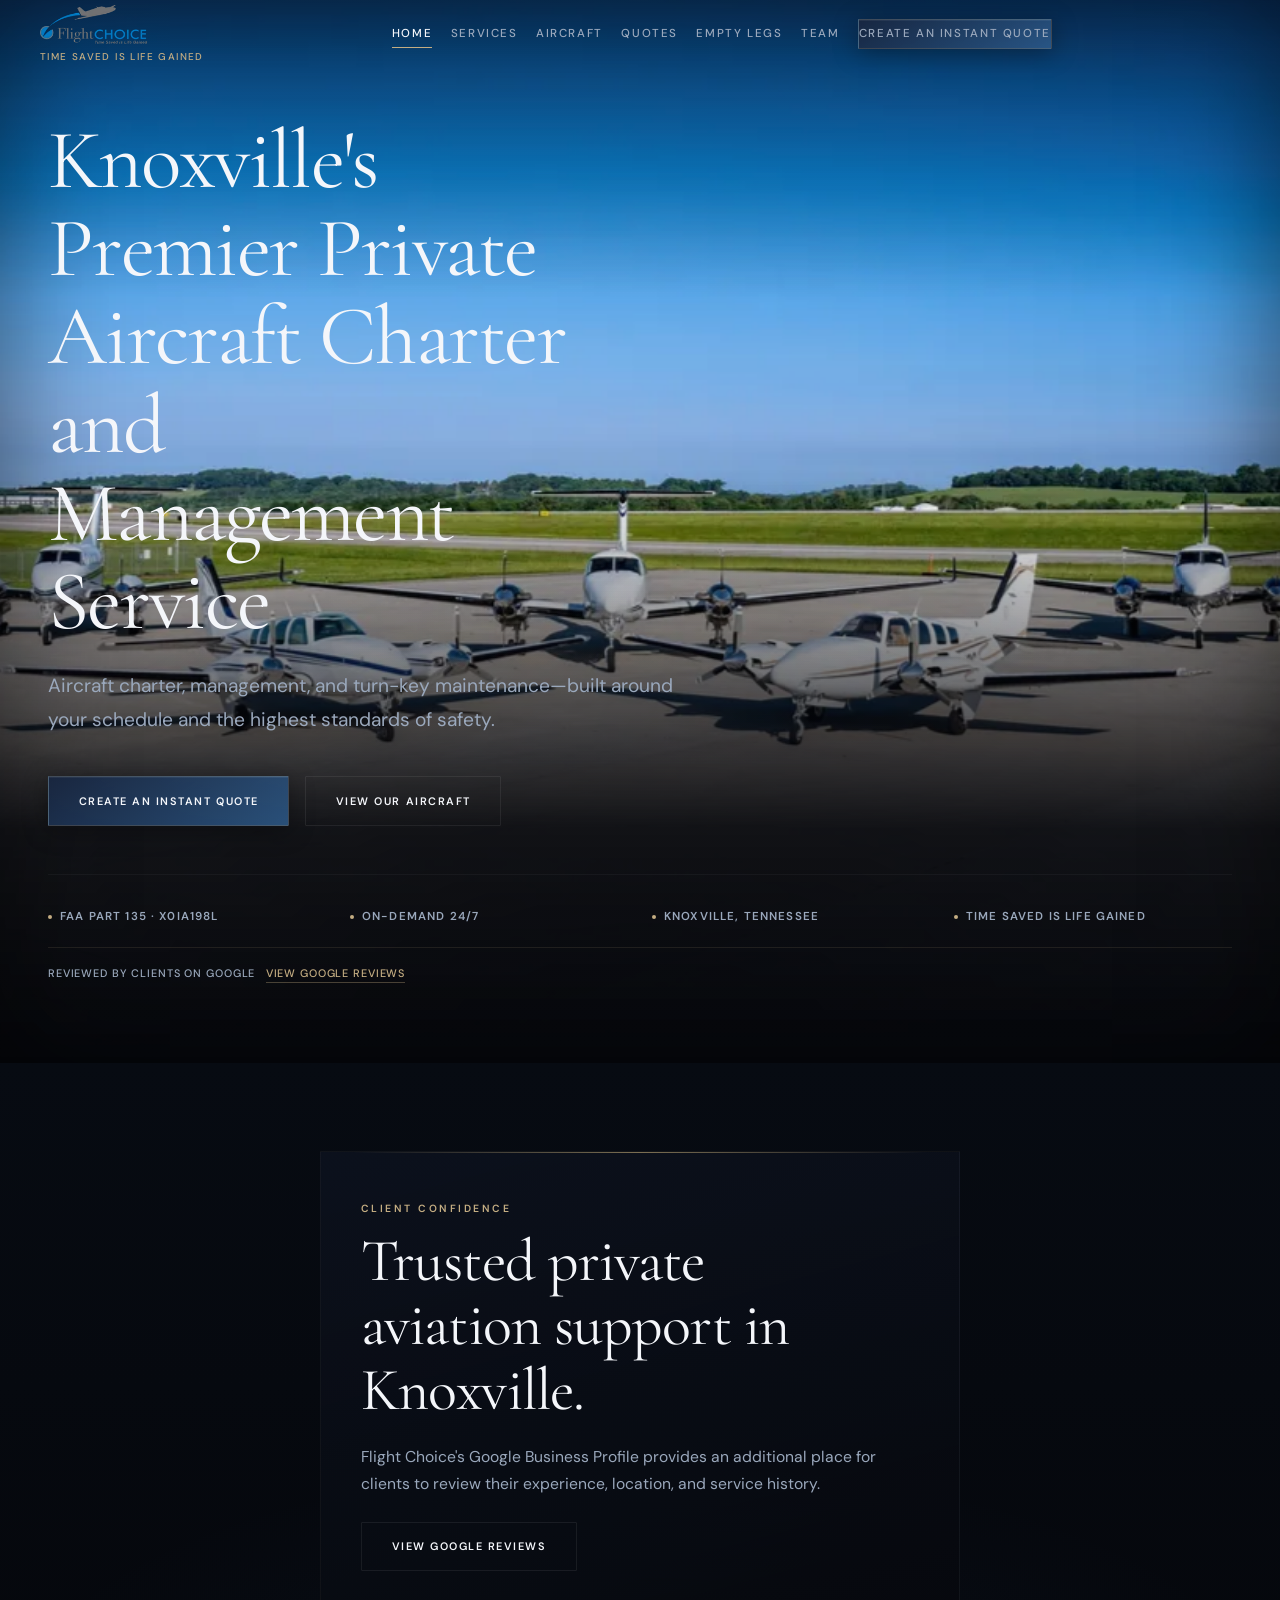
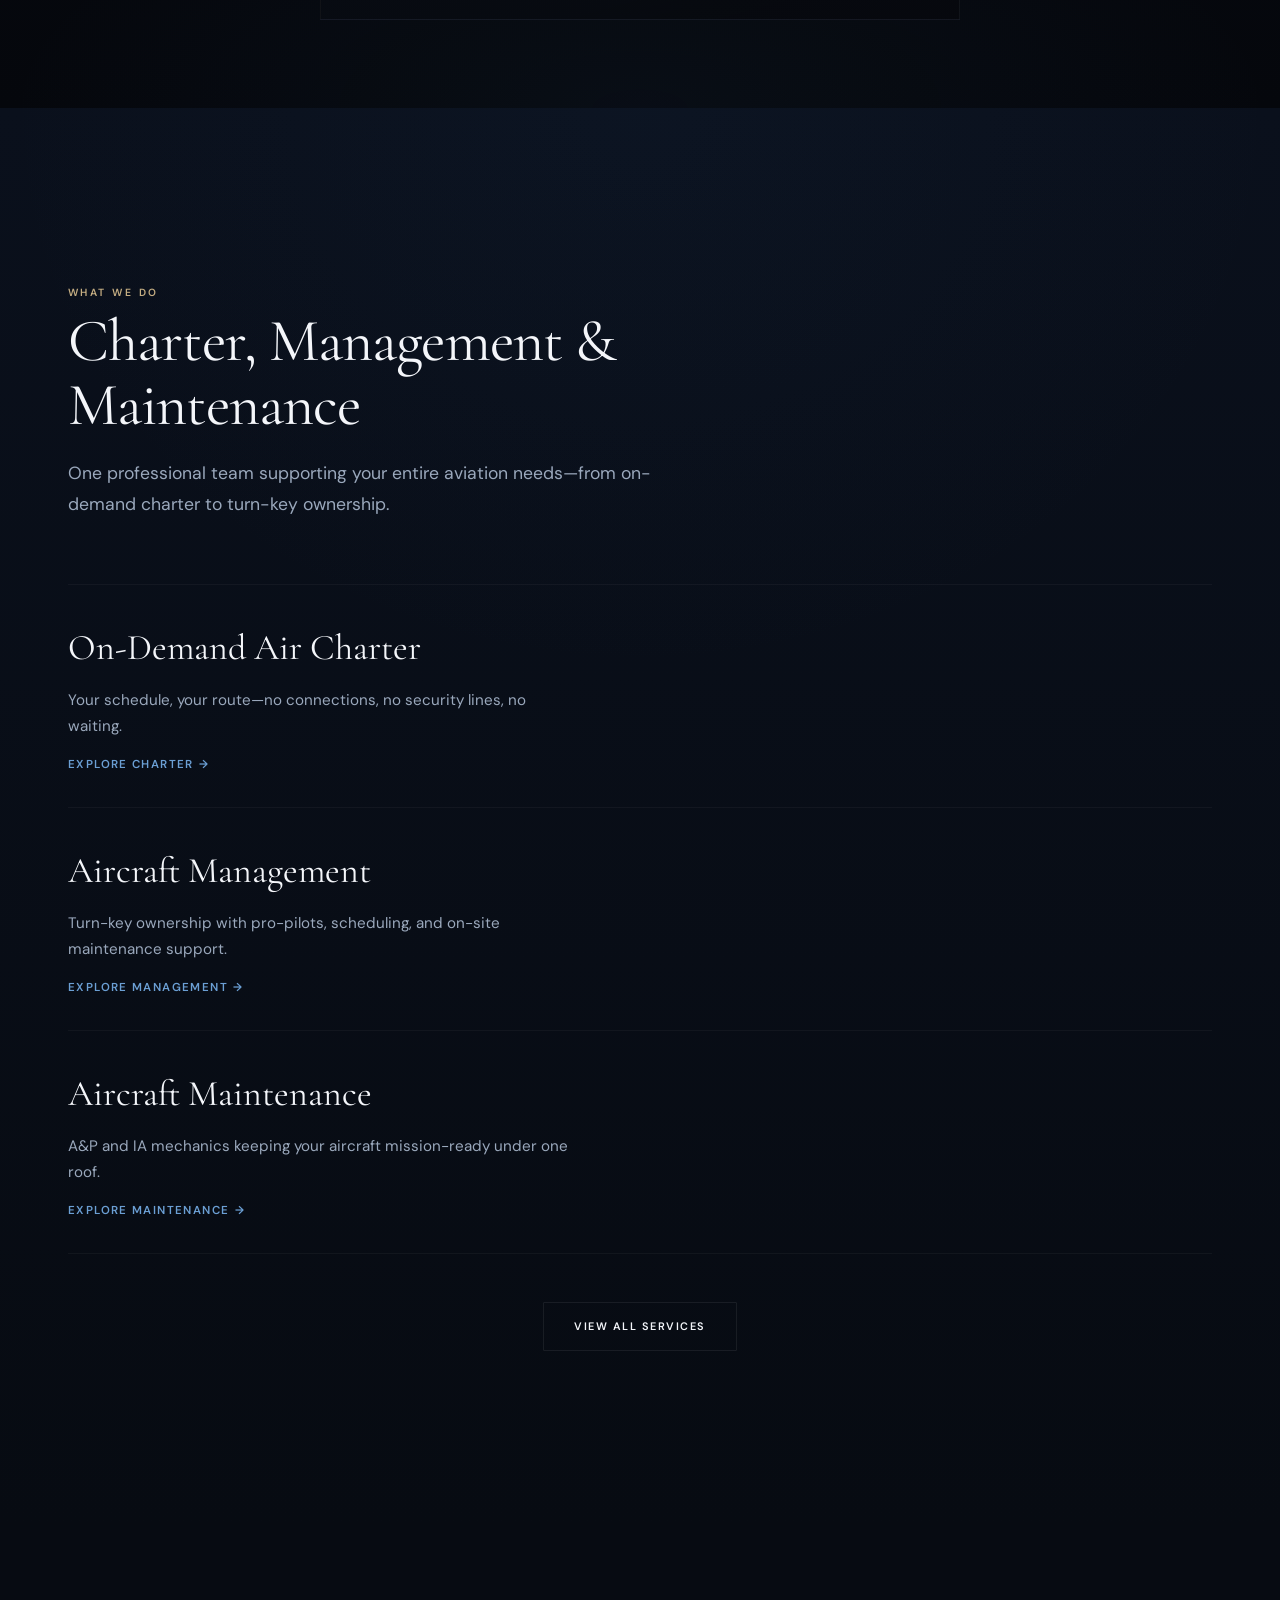
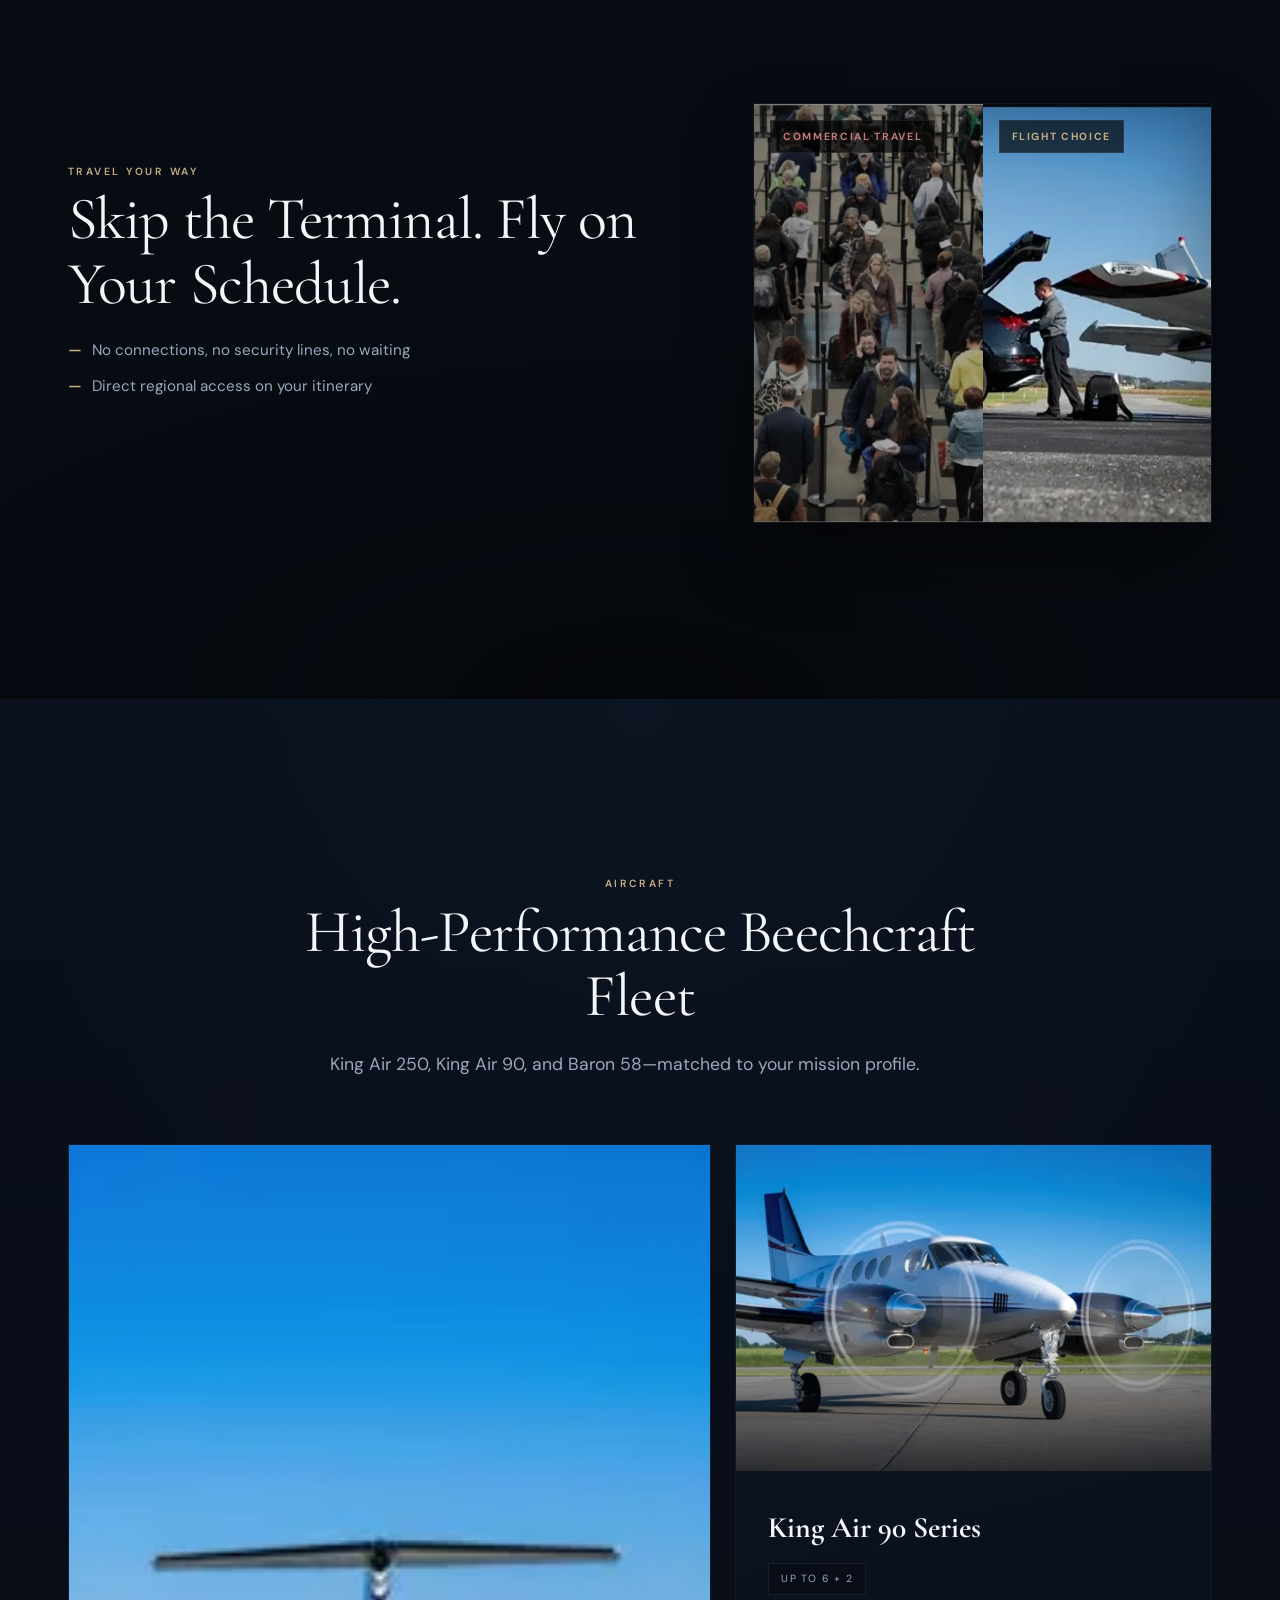
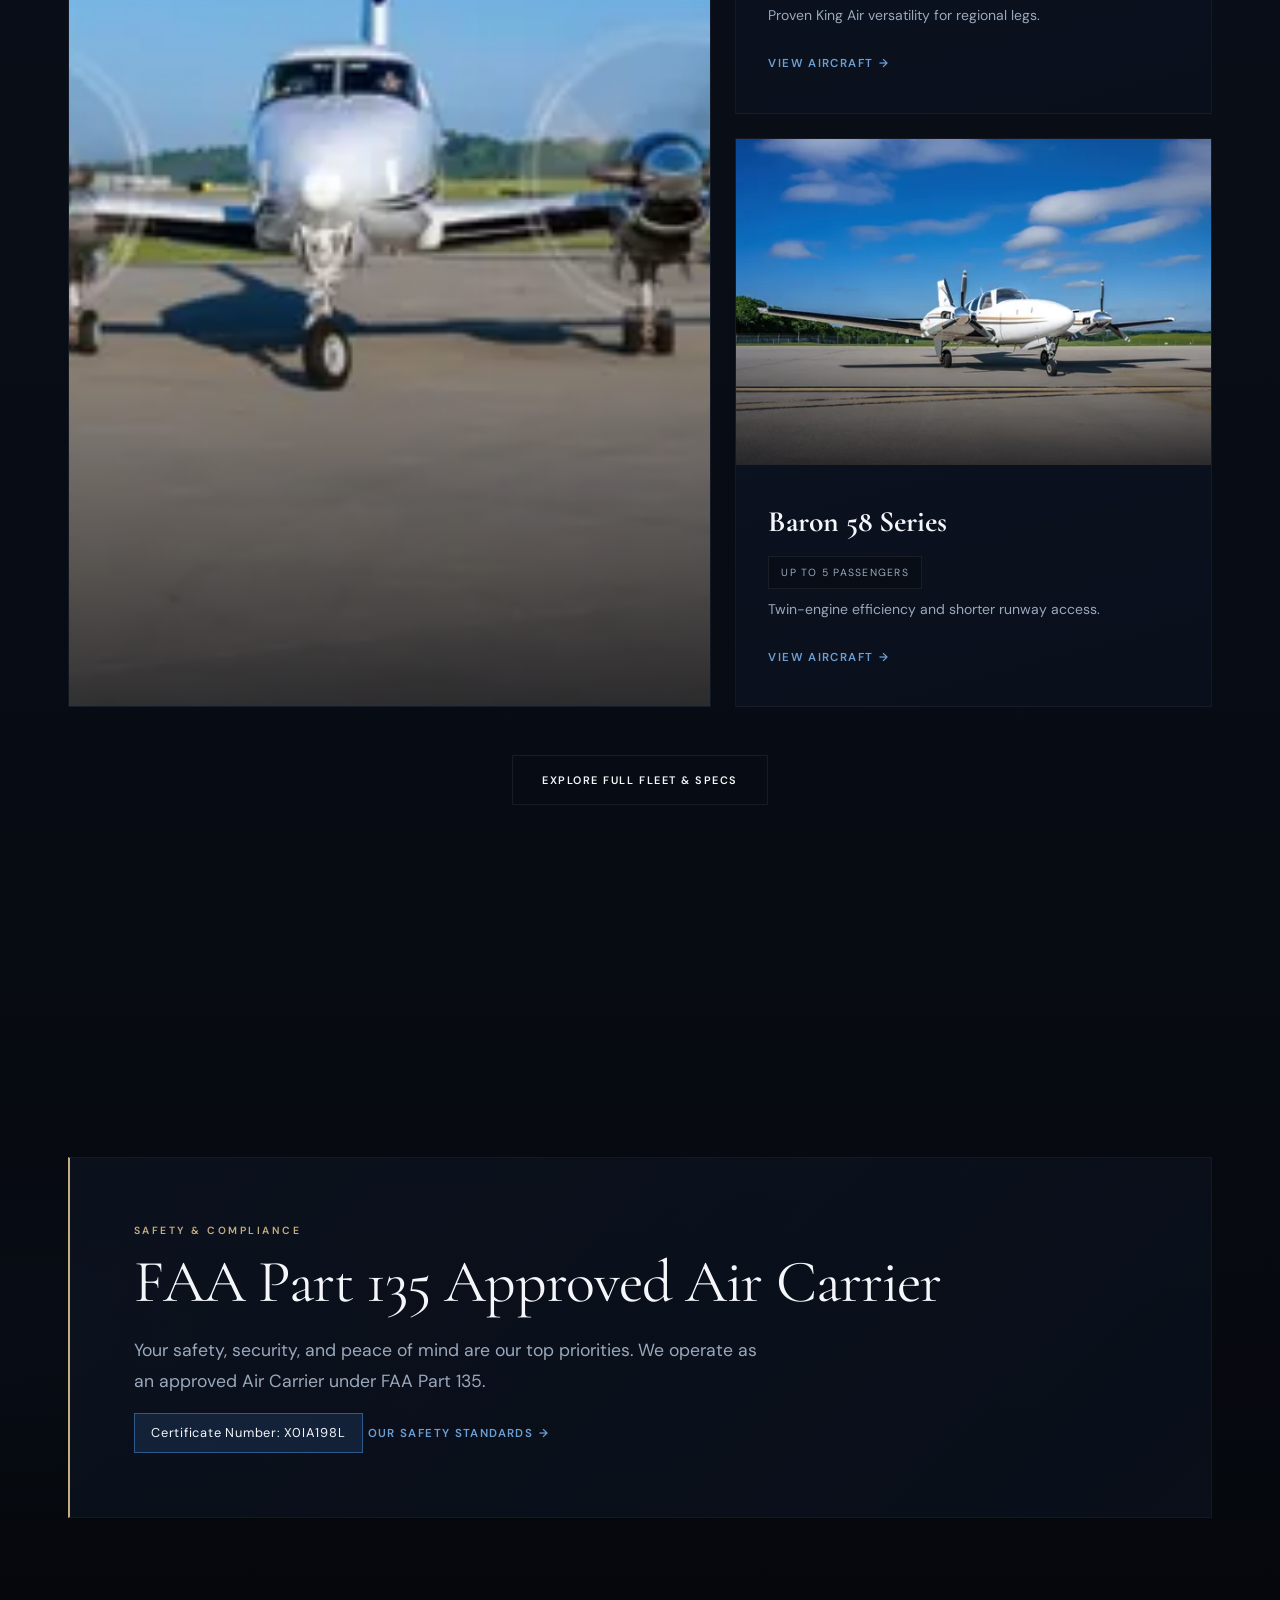
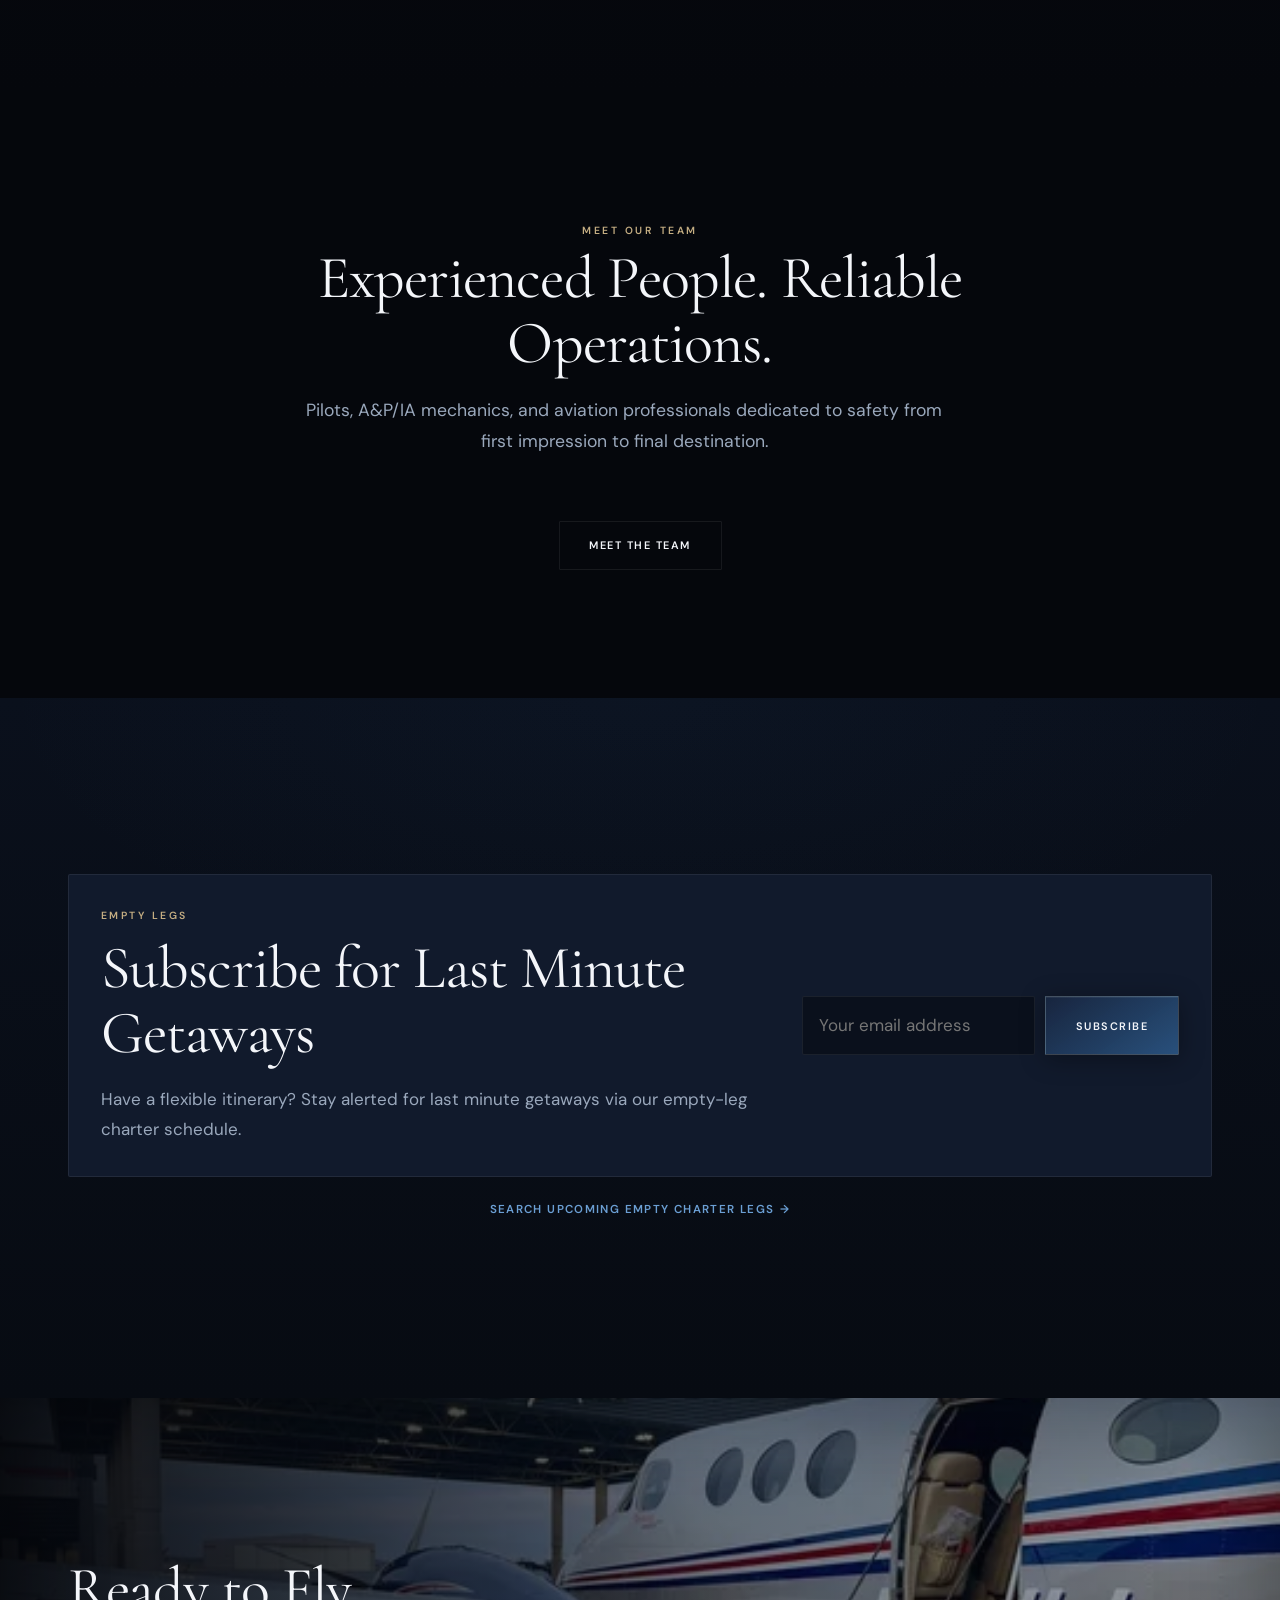
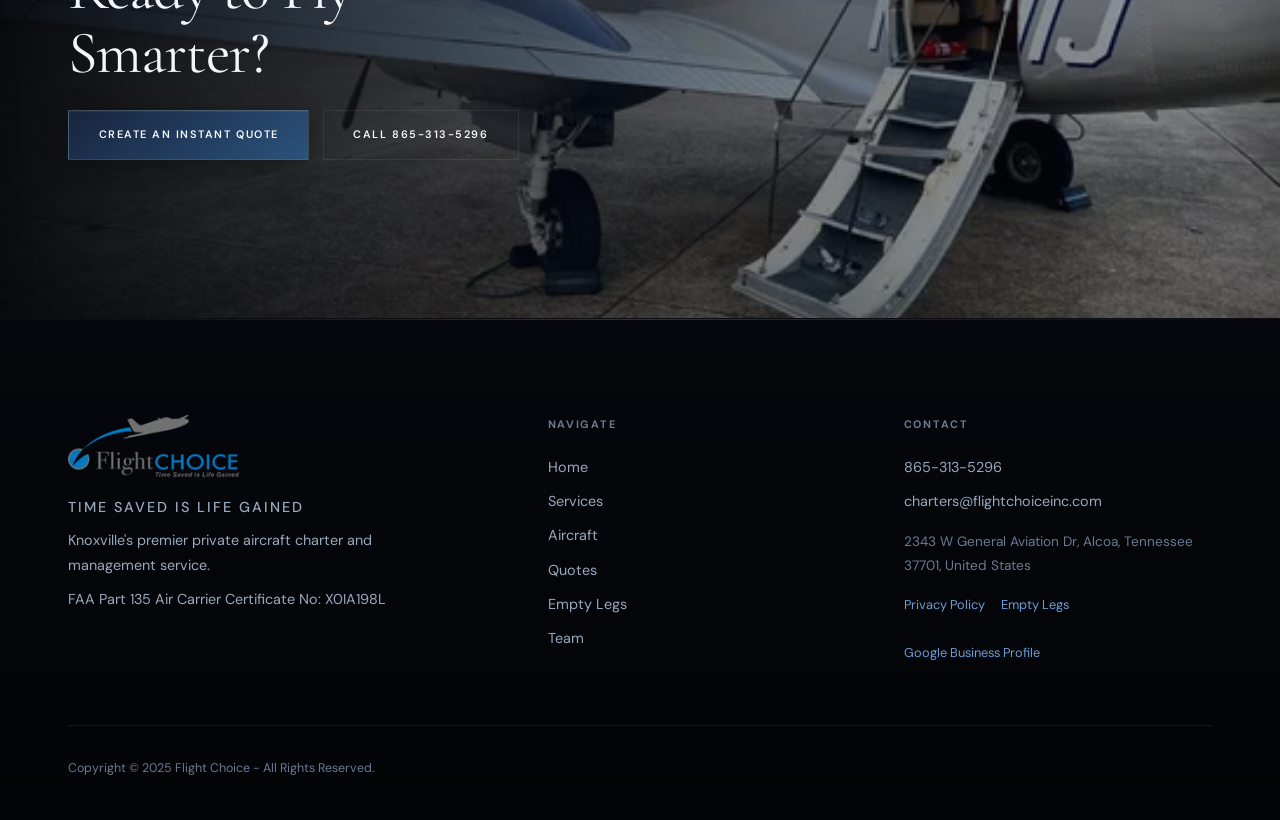
==== commit f2db0ab1: "Website update" ====
--- a/index.html
+++ b/index.html
@@ -120,8 +120,17 @@
           <span class="trust-item" role="listitem">Knoxville, Tennessee</span>
           <span class="trust-item" role="listitem">Time Saved is Life Gained</span>
         </div>
-      </div>
-    </section>
+
+        <p class="google-trust-inline hero-reveal hero-reveal--5" data-google-trust="inline"></p>
+      </div>
+    </section>
+
+    <section class="google-trust-section" aria-labelledby="client-confidence">
+      <div class="container reveal">
+        <div data-google-trust="section" data-heading-id="client-confidence"></div>
+      </div>
+    </section>
+
 
     <section class="section section--dark" aria-labelledby="services-overview">
       <div class="container reveal">
@@ -153,11 +162,16 @@
 
     <section class="section compare" aria-labelledby="compare-h">
       <div class="container">
-        <div class="reveal">
-          <p class="eyebrow">Travel Your Way</p>
-          <h2 id="compare-h" class="h2">Skip the Terminal. Fly on Your Schedule.</h2>
-        </div>
-        <div class="compare-grid reveal">
+        <div class="compare-editorial reveal">
+          <div class="section-head">
+            <p class="eyebrow">Travel Your Way</p>
+            <h2 id="compare-h" class="h2">Skip the Terminal. Fly on Your Schedule.</h2>
+            <ul class="compare-list">
+              <li>No connections, no security lines, no waiting</li>
+              <li>Direct regional access on your itinerary</li>
+            </ul>
+          </div>
+          <div class="compare-grid img-edge-fade">
           <div class="compare-side compare-side--bad">
             <span class="compare-label compare-label--bad">Commercial Travel</span>
             <img src="assets/images/comparison/commercial-airport-crowd-comparison.webp" alt="Crowded commercial airport" loading="lazy" decoding="async">
@@ -166,47 +180,48 @@
             <span class="compare-label compare-label--good">Flight Choice</span>
             <img src="assets/images/operations/private-transfer-luggage-to-aircraft.webp" alt="Private transfer to aircraft" loading="lazy" decoding="async">
           </div>
+          </div>
         </div>
       </div>
     </section>
 
     <section class="section section--dark" aria-labelledby="fleet-prev">
       <div class="container">
-        <div class="reveal" style="text-align:center;max-width:36rem;margin:0 auto 2.5rem;">
+        <div class="section-head section-head--center reveal">
           <p class="eyebrow">Aircraft</p>
           <h2 id="fleet-prev" class="h2">High-Performance Beechcraft Fleet</h2>
-          <p class="lead" style="margin:0 auto;">King Air 250, King Air 90, and Baron 58—matched to your mission profile.</p>
-        </div>
-        <div class="fleet-cards">
-          <article class="aircraft-card reveal">
-            <div class="aircraft-card__img"><img src="assets/images/fleet/kingair-front-prop-running.webp" alt="King Air 250" loading="lazy"></div>
+          <p class="lead">King Air 250, King Air 90, and Baron 58—matched to your mission profile.</p>
+        </div>
+        <div class="fleet-showcase">
+          <article class="aircraft-card fleet-feature reveal">
+            <div class="aircraft-card__img img-zoom"><img src="assets/images/fleet/kingair-front-prop-running.webp" alt="King Air 250" loading="lazy"></div>
             <div class="aircraft-card__body">
               <h3>King Air 250 Series</h3>
-              <p class="meta">Up to 8 + 2 passengers</p>
+              <span class="stat-chip">Up to 8 + 2 passengers</span><span class="stat-chip">280+ KTAS</span>
               <p class="desc">Pressurized turboprop—280+ KTAS, executive cabin.</p>
               <a href="aircraft.html#kingair-250" class="link-arrow">View Aircraft</a>
             </div>
           </article>
           <article class="aircraft-card reveal">
-            <div class="aircraft-card__img"><img src="assets/images/fleet/kingair-front-quarter-prop-blur.webp" alt="King Air 90" loading="lazy"></div>
+            <div class="aircraft-card__img img-zoom"><img src="assets/images/fleet/kingair-front-quarter-prop-blur.webp" alt="King Air 90" loading="lazy"></div>
             <div class="aircraft-card__body">
               <h3>King Air 90 Series</h3>
-              <p class="meta">Up to 6 + 2 passengers</p>
+              <span class="stat-chip">Up to 6 + 2</span>
               <p class="desc">Proven King Air versatility for regional legs.</p>
               <a href="aircraft.html#kingair-90" class="link-arrow">View Aircraft</a>
             </div>
           </article>
           <article class="aircraft-card reveal">
-            <div class="aircraft-card__img"><img src="assets/images/fleet/baron-front-ramp-clouds.webp" alt="Baron 58" loading="lazy"></div>
+            <div class="aircraft-card__img img-zoom"><img src="assets/images/fleet/baron-front-ramp-clouds.webp" alt="Baron 58" loading="lazy"></div>
             <div class="aircraft-card__body">
               <h3>Baron 58 Series</h3>
-              <p class="meta">Up to 5 passengers</p>
+              <span class="stat-chip">Up to 5 passengers</span>
               <p class="desc">Twin-engine efficiency and shorter runway access.</p>
               <a href="aircraft.html#baron-58" class="link-arrow">View Aircraft</a>
             </div>
           </article>
         </div>
-        <p style="text-align:center;margin-top:1.5rem;"><a href="aircraft.html" class="btn btn-ghost">Explore Full Fleet &amp; Specs</a></p>
+        <p class="section-cta reveal"><a href="aircraft.html" class="btn btn-ghost">Explore Full Fleet &amp; Specs</a></p>
       </div>
     </section>
 
@@ -214,20 +229,22 @@
       <div class="container reveal">
         <div class="safety-preview-block">
           <p class="eyebrow">Safety &amp; Compliance</p>
-          <h2 id="safety-preview" class="h2" style="font-size:1.65rem;">FAA Part 135 Approved Air Carrier</h2>
-          <p style="color:var(--text-muted);margin-top:0.75rem;">Your safety, security, and peace of mind are our top priorities. We operate as an approved Air Carrier under FAA Part 135.</p>
+          <h2 id="safety-preview" class="h2">FAA Part 135 Approved Air Carrier</h2>
+          <p class="lead">Your safety, security, and peace of mind are our top priorities. We operate as an approved Air Carrier under FAA Part 135.</p>
           <p class="cert-badge">Certificate Number: X0IA198L</p>
-          <a href="services.html#safety" class="link-arrow" style="display:inline-block;margin-top:1rem;">Our Safety Standards</a>
+          <a href="services.html#safety" class="link-arrow">Our Safety Standards</a>
         </div>
       </div>
     </section>
 
     <section class="section team-teaser-section" aria-labelledby="team-teaser">
-      <div class="container reveal" >
-        <p class="eyebrow">Meet Our Team</p>
-        <h2 id="team-teaser" class="h2">Experienced People. Reliable Operations.</h2>
-        <p class="lead" style="margin:0 auto 1.25rem;">Pilots, A&amp;P/IA mechanics, and aviation professionals dedicated to safety from first impression to final destination.</p>
-        <a href="team.html" class="btn btn-ghost">Meet the Team</a>
+      <div class="container reveal">
+        <div class="section-head section-head--center">
+          <p class="eyebrow">Meet Our Team</p>
+          <h2 id="team-teaser" class="h2">Experienced People. Reliable Operations.</h2>
+          <p class="lead">Pilots, A&amp;P/IA mechanics, and aviation professionals dedicated to safety from first impression to final destination.</p>
+        </div>
+        <p class="section-cta"><a href="team.html" class="btn btn-ghost">Meet the Team</a></p>
       </div>
     </section>
 
@@ -297,6 +314,7 @@
           <div class="footer-legal">
             <a href="privacy.html">Privacy Policy</a>
             <a href="empty-legs.html">Empty Legs</a>
+            <span data-google-trust="footer"></span>
           </div>
         </div>
       </div>
@@ -305,6 +323,7 @@
       </div>
     </div>
   </footer>
+  <script src="js/google-trust.js" defer></script>
   <script src="js/main.js" defer></script>
 </body>
 </html>
--- a/css/styles.css
+++ b/css/styles.css
@@ -185,13 +185,13 @@
   display: flex; align-items: center; justify-content: center;
 }
 .mobile-menu-body {
-  flex: 1; overflow-y: auto; padding: 1.25rem clamp(1.5rem, 5vw, 2.5rem) 2rem;
+  flex: 1; overflow-y: auto; padding: 1.75rem clamp(1.5rem, 5vw, 2.5rem) 2.5rem;
 }
 .mobile-nav { display: flex; flex-direction: column; gap: 0; }
 .mobile-nav a {
   display: grid; grid-template-columns: 64px 1fr auto;
   align-items: center; gap: 1.25rem;
-  padding: 1.15rem 0;
+  padding: 1.35rem 0;
   border-bottom: 1px solid var(--border-soft);
   transition: opacity 0.5s var(--ease-out), padding-left 0.5s;
 }
@@ -202,8 +202,8 @@
 }
 .mobile-nav-thumb img { width: 100%; height: 100%; object-fit: cover; }
 .mobile-nav-label {
-  font-family: var(--font-display); font-size: 1.55rem; font-weight: 400;
-  letter-spacing: 0.01em;
+  font-family: var(--font-display); font-size: 1.65rem; font-weight: 400;
+  letter-spacing: 0.02em;
 }
 .mobile-nav-arrow { color: var(--gold); font-size: 0.85rem; opacity: 0.6; font-weight: 300; }
 .mobile-menu-foot {
@@ -289,6 +289,85 @@
   content: ""; width: 4px; height: 4px; background: var(--gold);
   border-radius: 50%; flex-shrink: 0;
 }
+.trust-item--google::before { display: none; }
+.google-trust-inline {
+  display: flex; flex-wrap: wrap; align-items: center; gap: 0.35rem 0.65rem;
+  margin-top: 1.25rem; padding-top: 1rem;
+  border-top: 1px solid rgba(196, 173, 130, 0.12);
+  font-size: 0.68rem; font-weight: 500; letter-spacing: 0.08em;
+  text-transform: uppercase; color: var(--text-dim);
+}
+.google-trust-inline__label { color: var(--text-muted); }
+.google-trust-link {
+  color: var(--gold);
+  text-decoration: none;
+  border-bottom: 1px solid rgba(196, 173, 130, 0.35);
+  transition: color 0.45s var(--ease-out), border-color 0.45s var(--ease-out), opacity 0.45s;
+}
+.google-trust-link:hover {
+  color: var(--text);
+  border-color: rgba(196, 173, 130, 0.6);
+  opacity: 0.95;
+}
+.google-trust-link--inline {
+  font-size: inherit;
+  letter-spacing: inherit;
+  text-transform: inherit;
+}
+.google-trust-link--footer {
+  font-size: 0.8rem;
+  border-bottom-color: transparent;
+  color: var(--blue-glow);
+}
+.google-trust-link--footer:hover { color: var(--text); border-bottom-color: rgba(196, 173, 130, 0.35); }
+.google-trust-link--section { margin-top: 0.25rem; }
+
+/* Client confidence section */
+.google-trust-section {
+  padding: clamp(3.5rem, 8vw, 5.5rem) 0;
+  background:
+    radial-gradient(ellipse 90% 70% at 50% 100%, rgba(45, 90, 138, 0.08), transparent 55%),
+    linear-gradient(180deg, var(--navy-950) 0%, var(--black) 100%);
+}
+.google-trust-panel {
+  position: relative;
+  max-width: 40rem;
+  margin: 0 auto;
+  padding: clamp(2rem, 5vw, 3rem) clamp(1.75rem, 4vw, 2.5rem);
+  background: linear-gradient(165deg, rgba(14, 20, 34, 0.65), rgba(6, 8, 13, 0.9));
+  border: 1px solid var(--border-soft);
+}
+.google-trust-panel__accent {
+  position: absolute; top: 0; left: 2rem; right: 2rem;
+  height: 1px;
+  background: linear-gradient(90deg, transparent, var(--gold-dim), transparent);
+  opacity: 0.85;
+}
+.google-trust-panel__title {
+  font-size: clamp(1.65rem, 3.5vw, 2.35rem);
+  margin-bottom: 1rem;
+  max-width: 18ch;
+}
+.google-trust-panel__body {
+  color: var(--text-muted);
+  font-size: 0.98rem;
+  line-height: 1.75;
+  max-width: 36rem;
+  margin-bottom: 1.25rem;
+}
+.google-trust-panel__actions { margin-top: 0.5rem; }
+.google-trust-stars { display: block; margin-bottom: 0.65rem; }
+.google-trust-stars__glyph {
+  font-size: 0.75rem;
+  letter-spacing: 0.2em;
+  color: rgba(196, 173, 130, 0.55);
+}
+.google-trust-meta {
+  font-size: 0.8rem;
+  color: var(--text-dim);
+  letter-spacing: 0.04em;
+  margin-bottom: 1rem;
+}
 
 /* —— Sections —— */
 .section { padding: var(--section-y) 0; position: relative; }
@@ -304,6 +383,7 @@
 }
 .section-head { margin-bottom: clamp(2.5rem, 6vw, 4rem); max-width: 40rem; }
 .section-head--center { text-align: center; max-width: 42rem; margin-left: auto; margin-right: auto; }
+.section-head .eyebrow { margin-bottom: 0.4rem; }
 .eyebrow {
   font-size: 0.65rem; font-weight: 600; letter-spacing: 0.24em;
   text-transform: uppercase; color: var(--gold); margin-bottom: 0.65rem;
@@ -562,6 +642,16 @@
 }
 .page-hero--img .container { position: relative; z-index: 1; }
 .page-hero--img .h2 { font-size: clamp(2.25rem, 6vw, 4rem); }
+.page-hero--cinematic.page-hero--img {
+  min-height: min(52vh, 520px);
+  padding-bottom: clamp(4.5rem, 11vw, 7rem);
+}
+.page-hero--cinematic.page-hero--img::after {
+  box-shadow: inset 0 0 100px rgba(0, 0, 0, 0.45);
+}
+.page-hero--cinematic:not(.page-hero--img) {
+  padding-top: calc(var(--nav-h) + clamp(5rem, 12vw, 7rem));
+}
 
 /* —— Gallery —— */
 .gallery {
@@ -797,6 +887,27 @@
 .prose { color: var(--text-muted); max-width: var(--prose-w); line-height: 1.75; }
 .prose p { margin-bottom: 1.35rem; }
 .prose p:last-child { margin-bottom: 0; }
+.prose ul { margin: 0.75rem 0 1rem 1.25rem; list-style: disc; }
+.prose ul li { margin-bottom: 0.35rem; color: var(--text-muted); font-size: 0.95rem; }
+.prose a { color: var(--blue-glow); }
+.prose strong { color: var(--text); font-weight: 600; }
+
+.visual-stack { display: grid; gap: 0; position: relative; }
+.visual-stack > * + * { margin-top: -1.5rem; z-index: 1; }
+.visual-overlap {
+  display: grid; gap: 0; align-items: end;
+}
+@media (min-width: 900px) {
+  .visual-overlap { grid-template-columns: 1.1fr 0.9fr; }
+  .visual-overlap > *:last-child { margin-left: -3rem; z-index: 2; }
+}
+.img-reveal { overflow: hidden; border-radius: 1px; }
+.img-reveal img {
+  transform: scale(1.06);
+  transition: transform 1.3s var(--ease-out);
+}
+.reveal.is-in .img-reveal img,
+.img-reveal:hover img { transform: scale(1); }
 
 /* —— Aircraft page editorial —— */
 .aircraft-editorial .service-block { padding: clamp(3rem, 8vw, 5rem) 0; }
@@ -876,11 +987,6 @@
 .team-card h3 { font-family: var(--font-display); font-size: 1.35rem; margin-bottom: 0.35rem; }
 .team-card .role { font-size: 0.75rem; letter-spacing: 0.1em; text-transform: uppercase; color: var(--gold); }
 
-.prose { color: var(--text-muted); max-width: 42rem; }
-.prose p { margin-bottom: 1rem; }
-.prose ul { margin: 0.75rem 0 1rem 1.25rem; list-style: disc; }
-.prose ul li { margin-bottom: 0.35rem; color: var(--text-muted); font-size: 0.92rem; }
-
 .checkbox-field { display: flex; gap: 0.65rem; align-items: flex-start; font-size: 0.85rem; color: var(--text-muted); }
 .checkbox-field input { margin-top: 0.2rem; accent-color: var(--blue); }
 .form-note { font-size: 0.75rem; color: var(--text-dim); margin-top: 1rem; line-height: 1.5; }
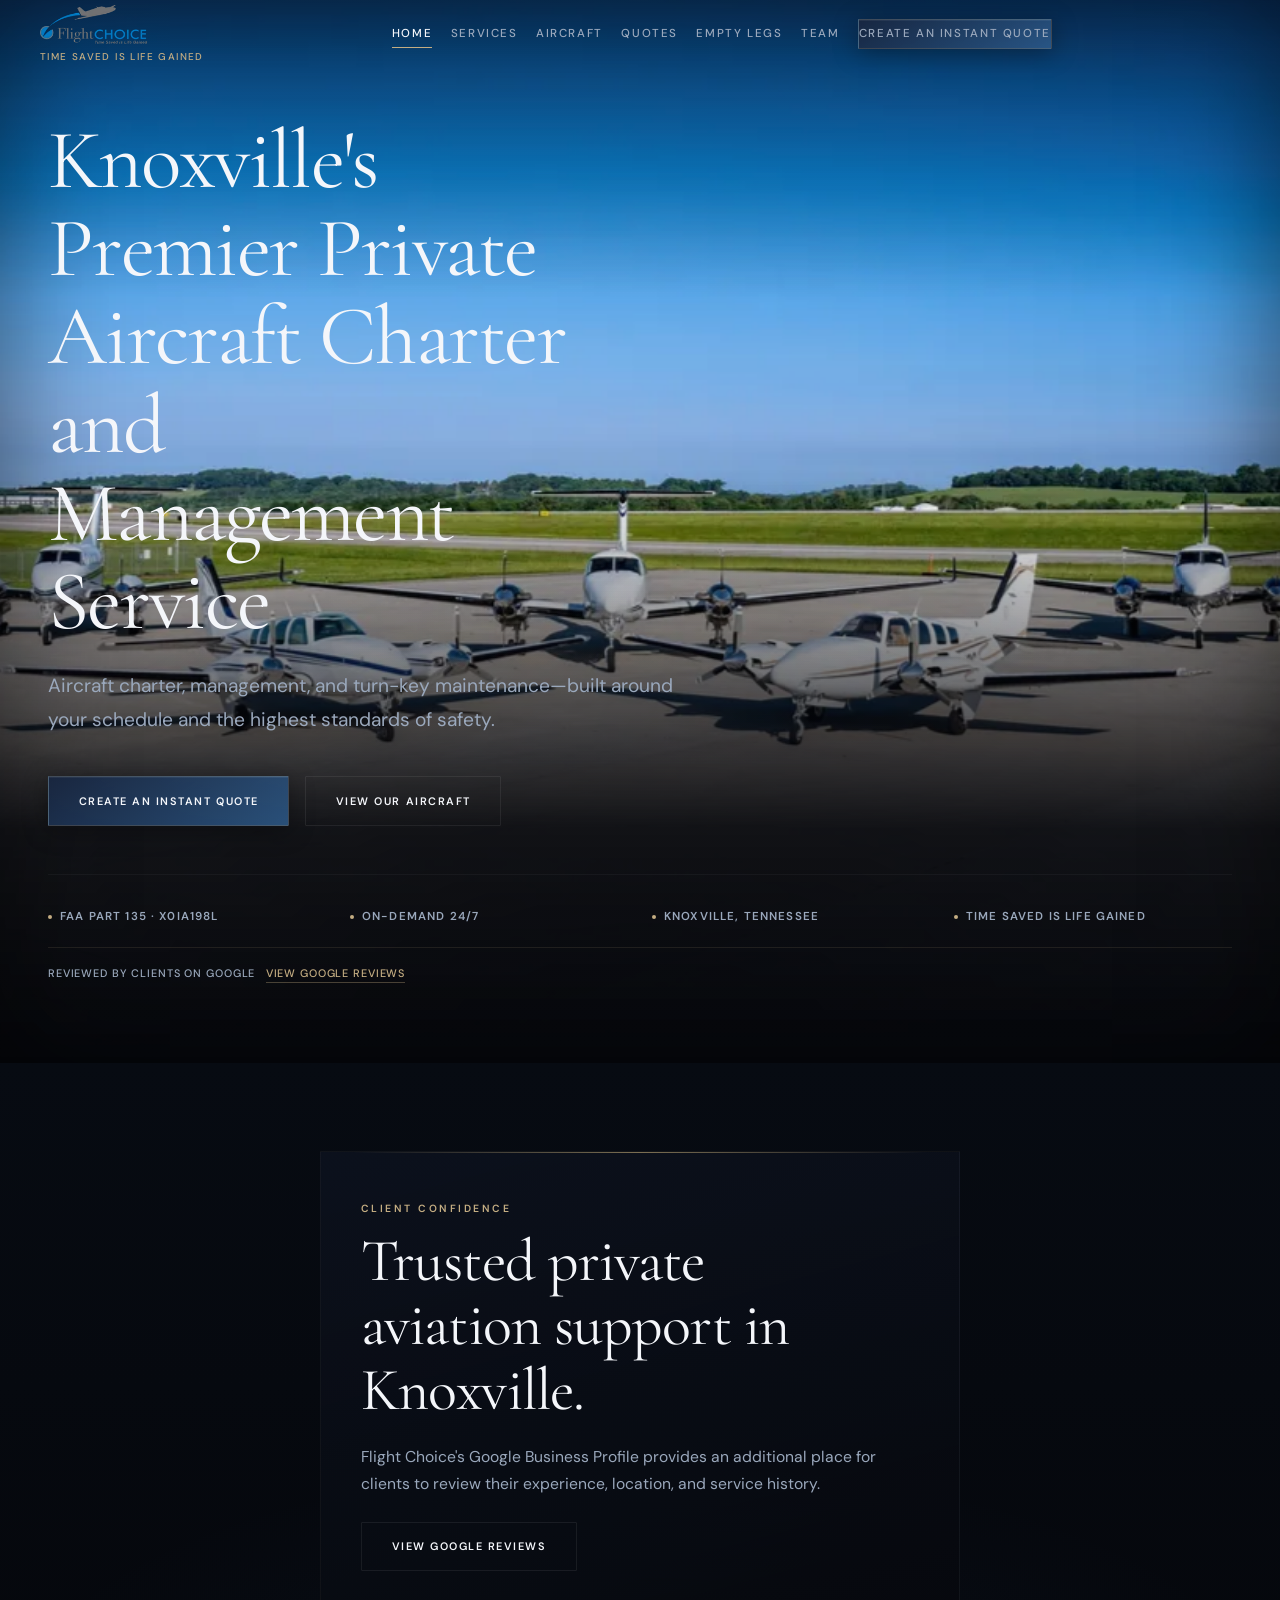
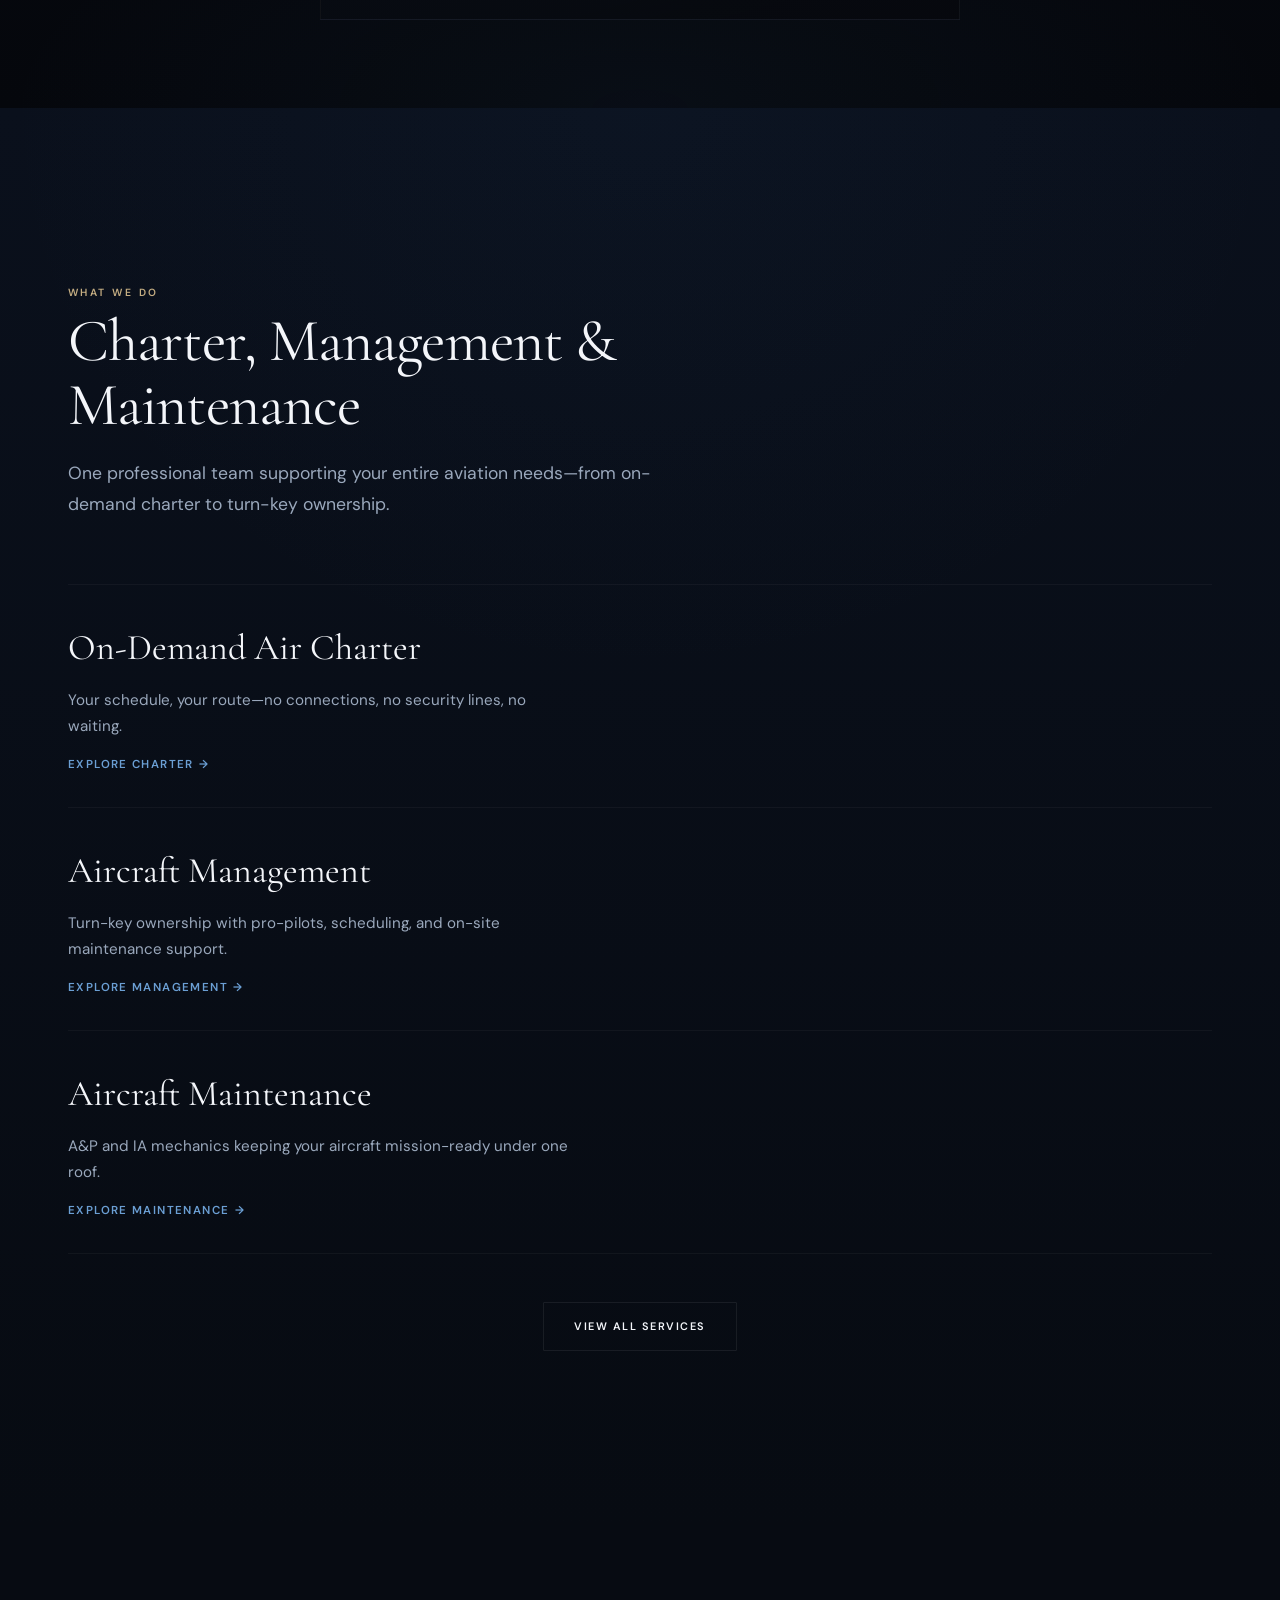
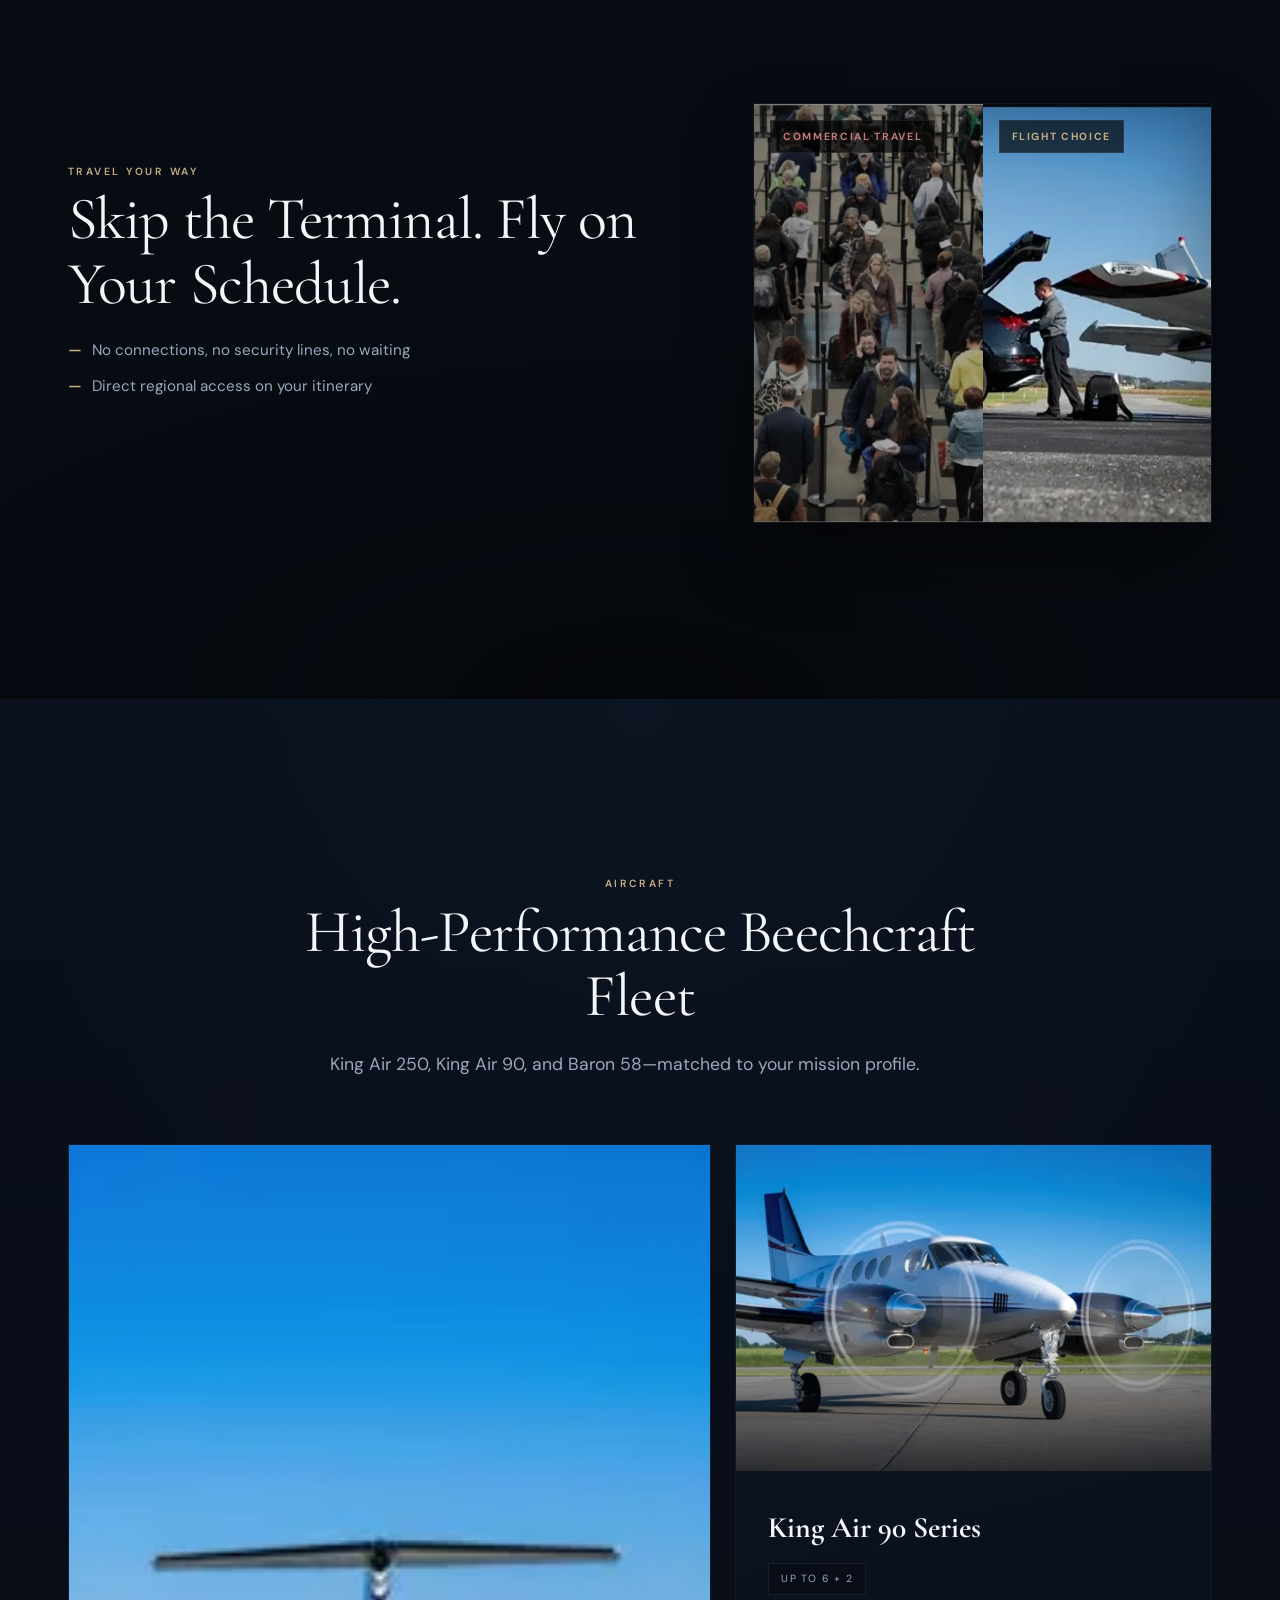
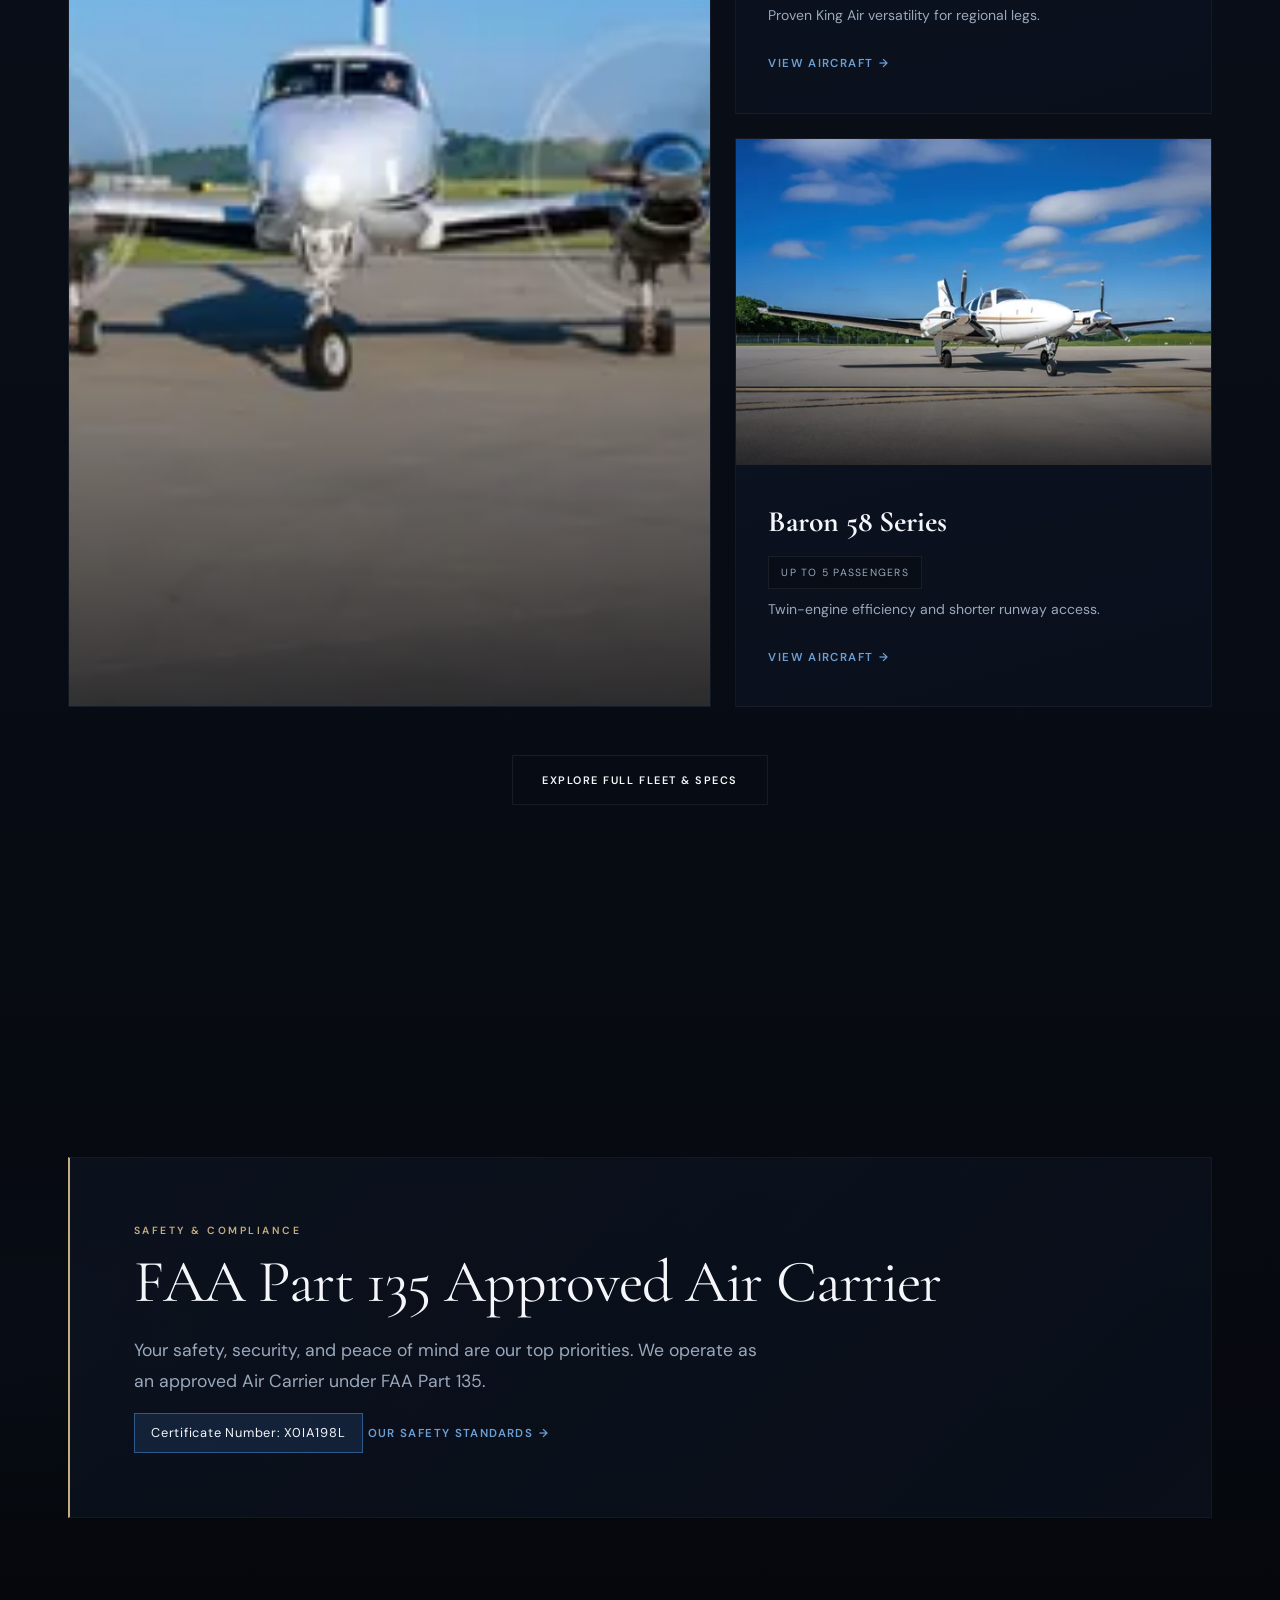
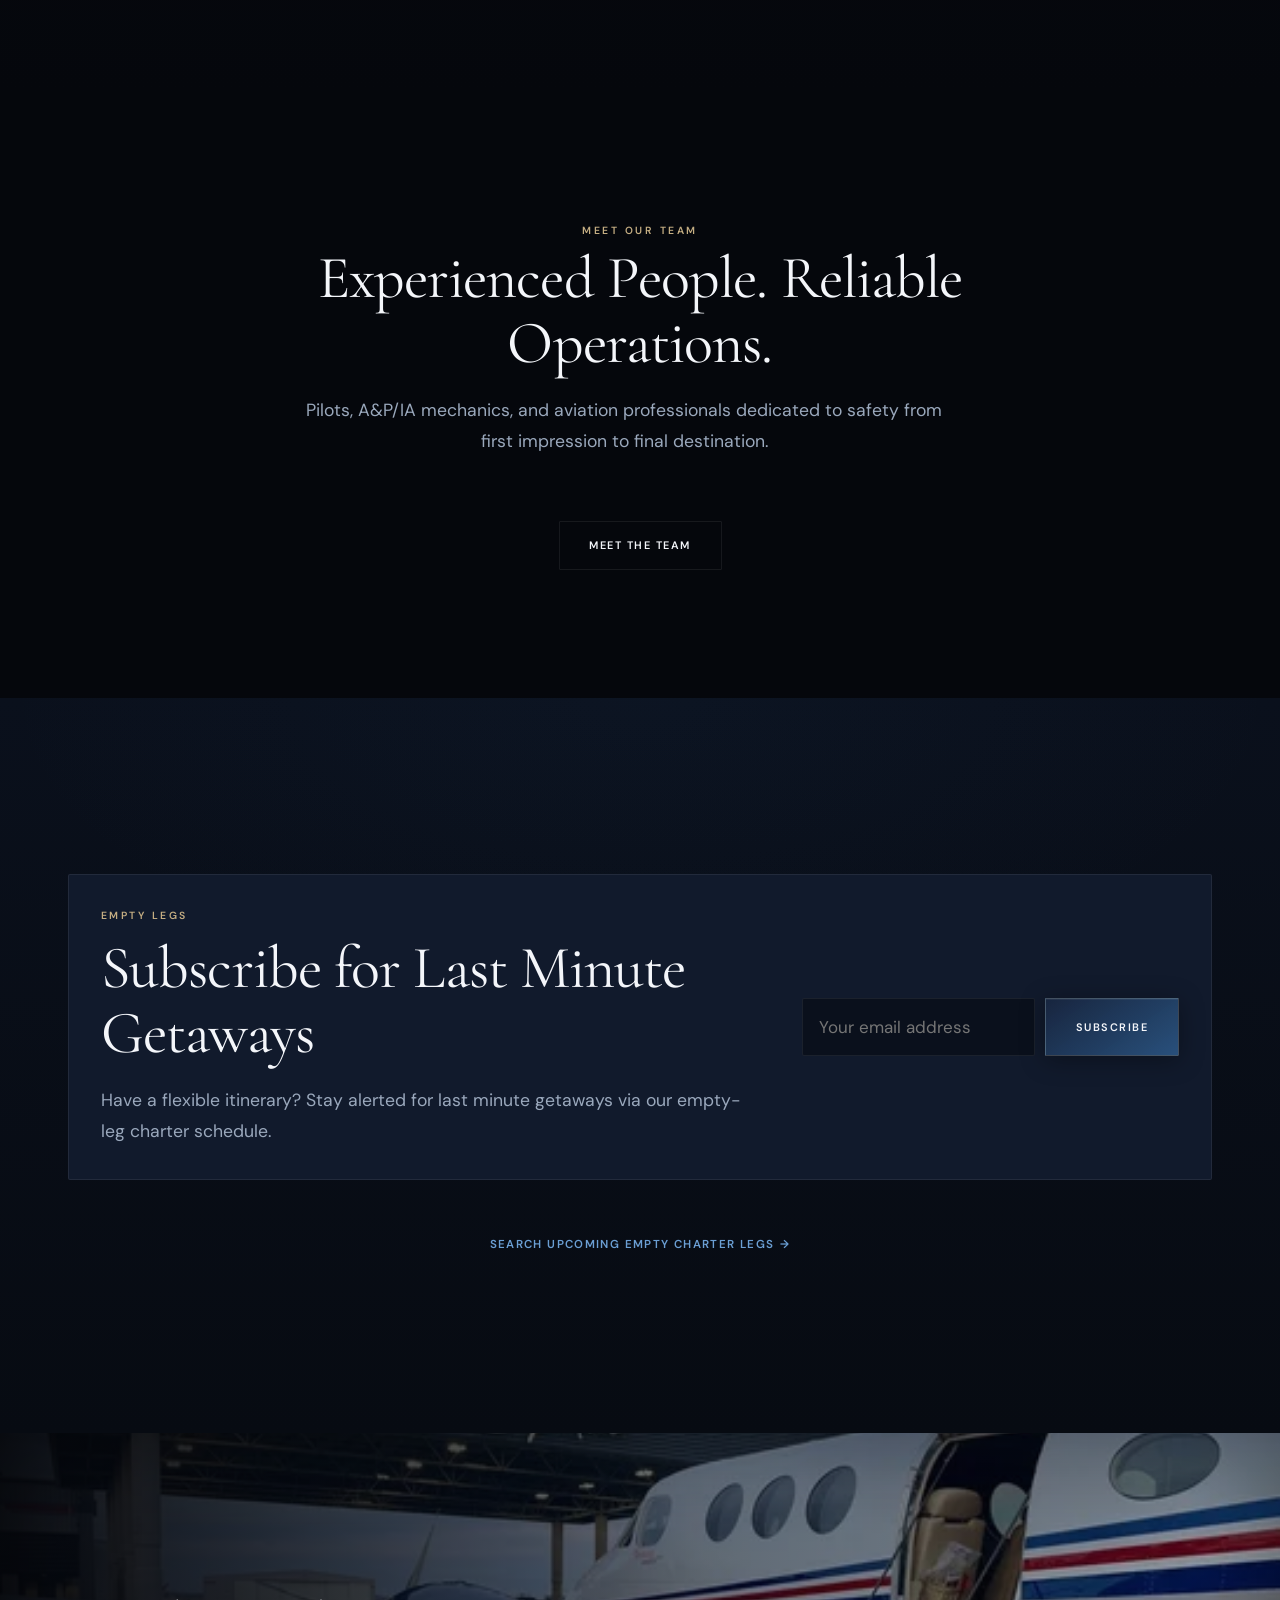
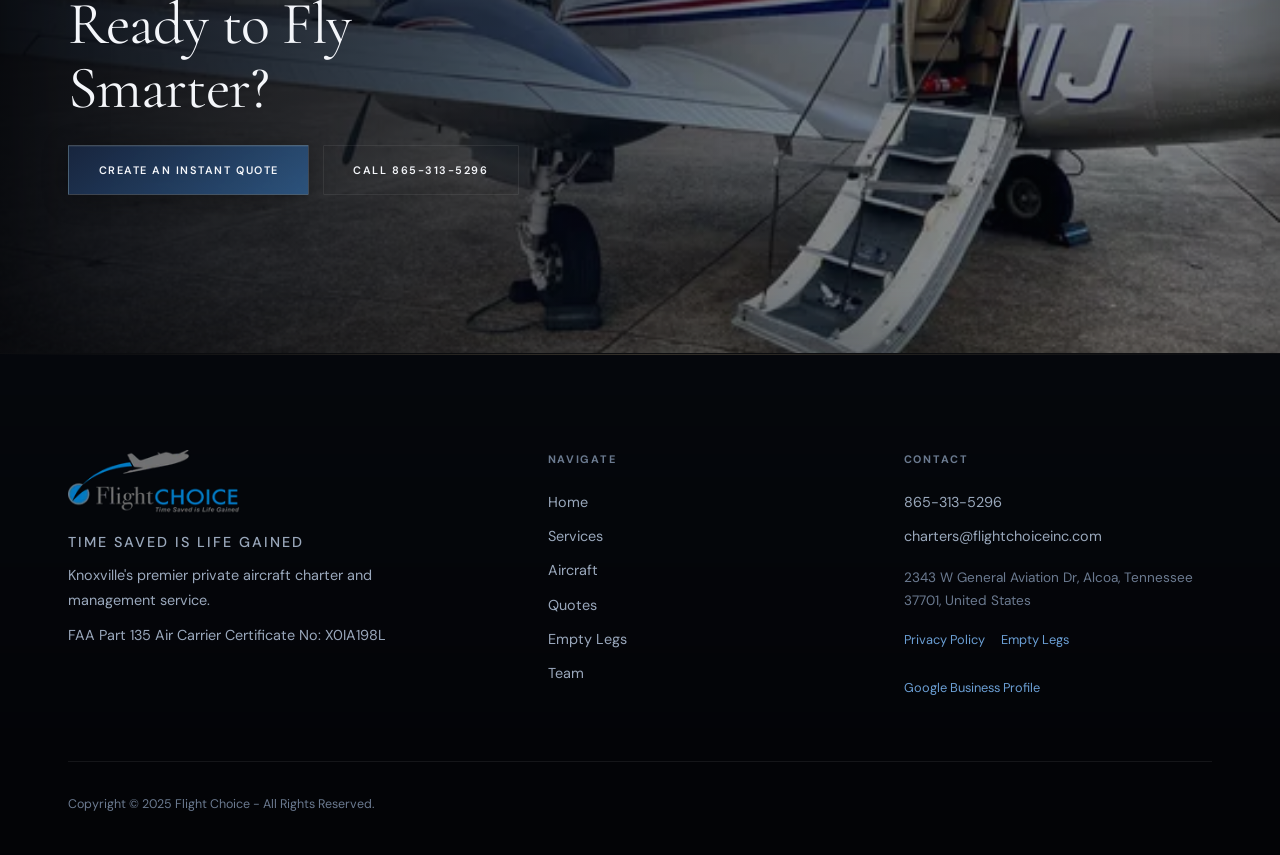
==== commit d1e325d6: "Website update" ====
--- a/index.html
+++ b/index.html
@@ -254,14 +254,14 @@
           <div>
             <p class="eyebrow">Empty Legs</p>
             <h2 id="empty-sub" class="h2">Subscribe for Last Minute Getaways</h2>
-            <p style="color:var(--text-muted);margin-top:0.5rem;">Have a flexible itinerary? Stay alerted for last minute getaways via our empty-leg charter schedule.</p>
+            <p class="lead">Have a flexible itinerary? Stay alerted for last minute getaways via our empty-leg charter schedule.</p>
           </div>
           <form class="subscribe-form quote-form" action="#" method="post" aria-label="Empty leg email signup">
             <input type="email" name="email" placeholder="Your email address" required aria-label="Email for empty leg alerts">
             <button type="submit" class="btn btn-primary">Subscribe</button>
           </form>
         </div>
-        <p style="text-align:center;margin-top:1rem;"><a href="empty-legs.html" class="link-arrow">Search Upcoming Empty Charter Legs</a></p>
+        <p class="section-cta"><a href="empty-legs.html" class="link-arrow">Search Upcoming Empty Charter Legs</a></p>
       </div>
     </section>
 
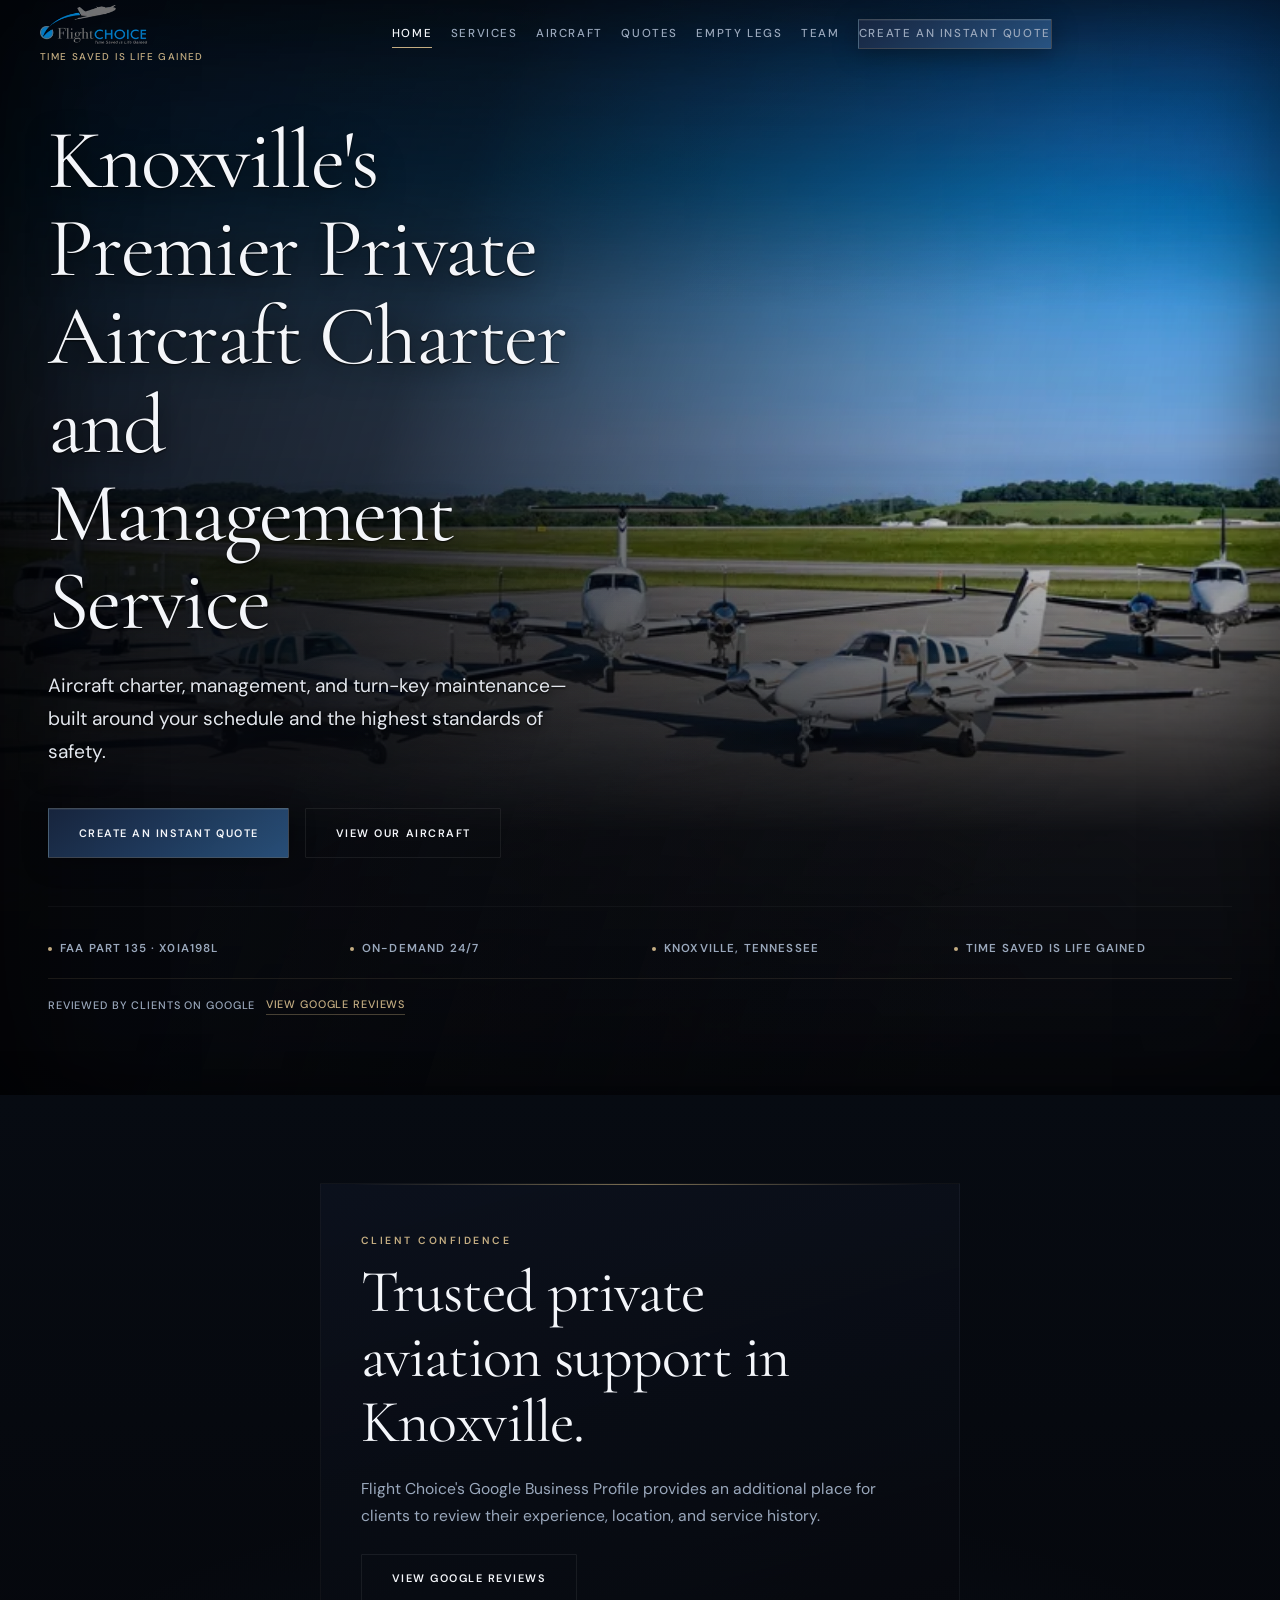
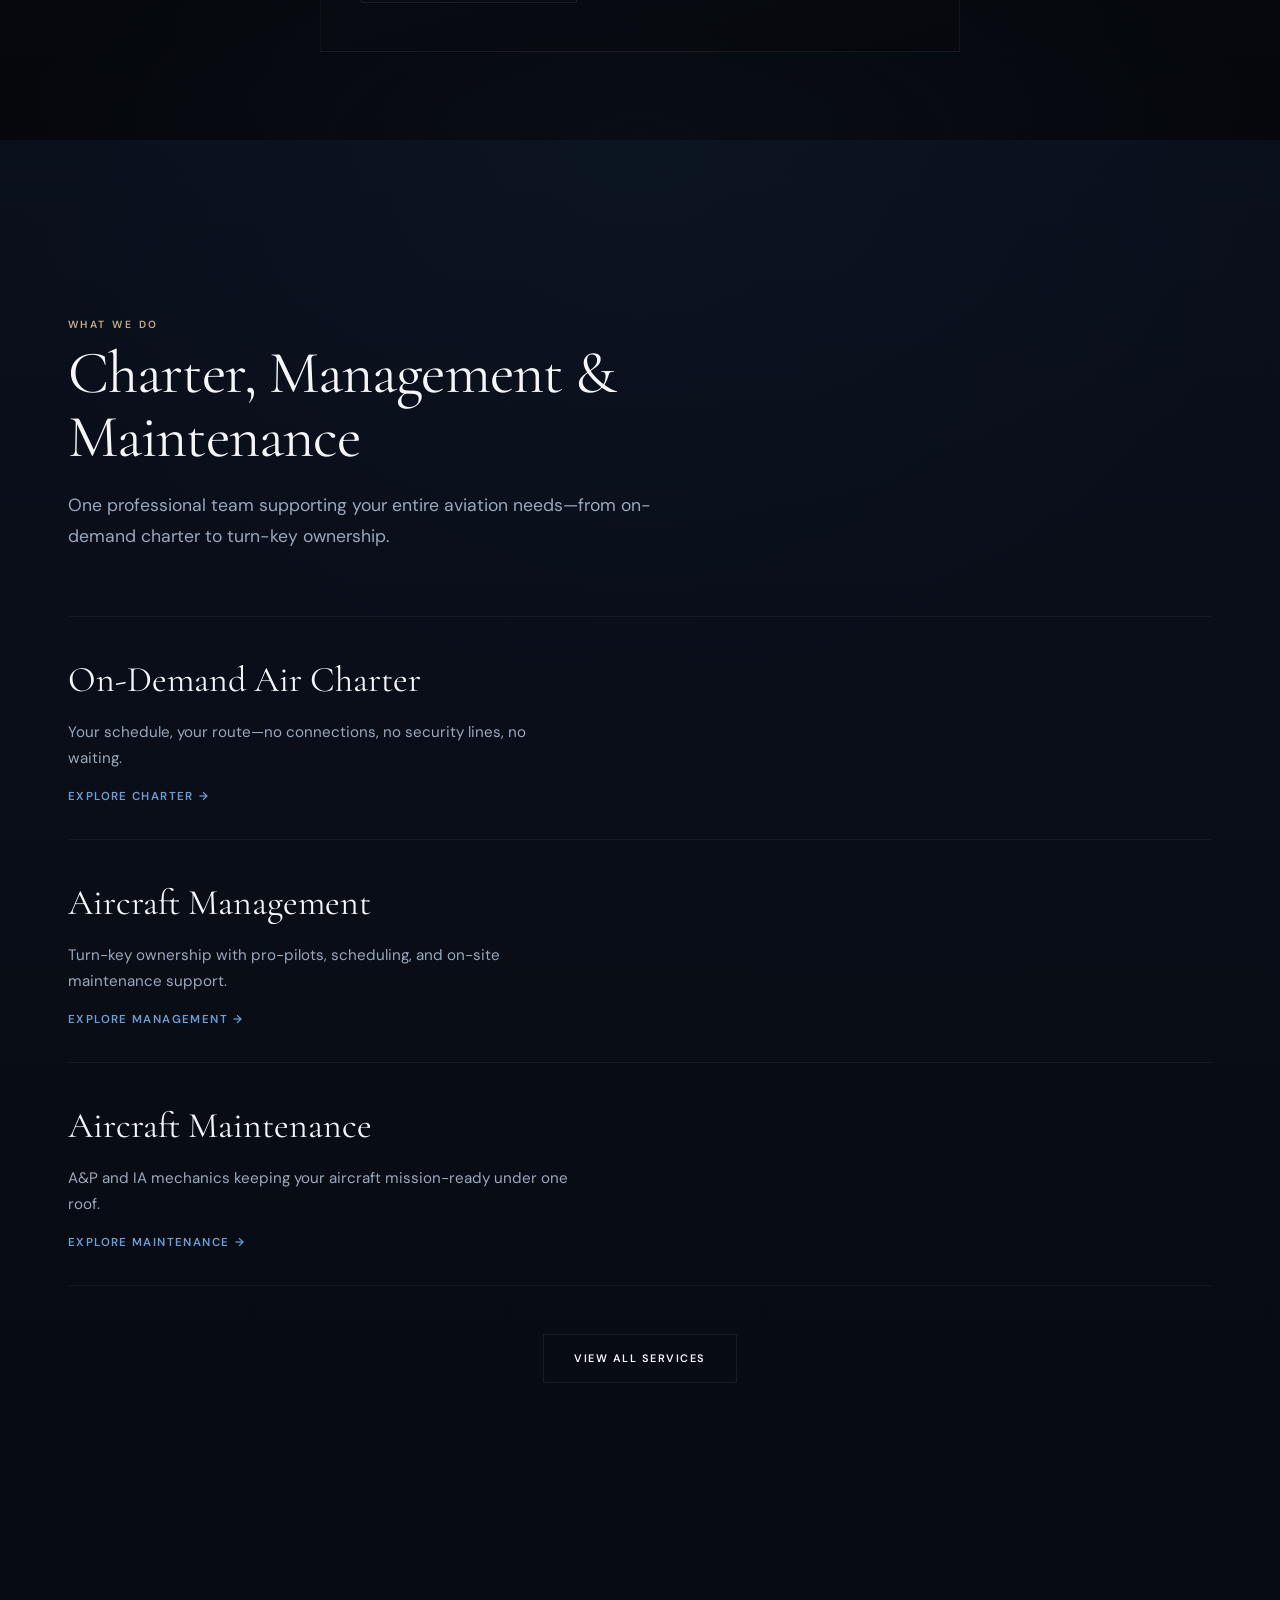
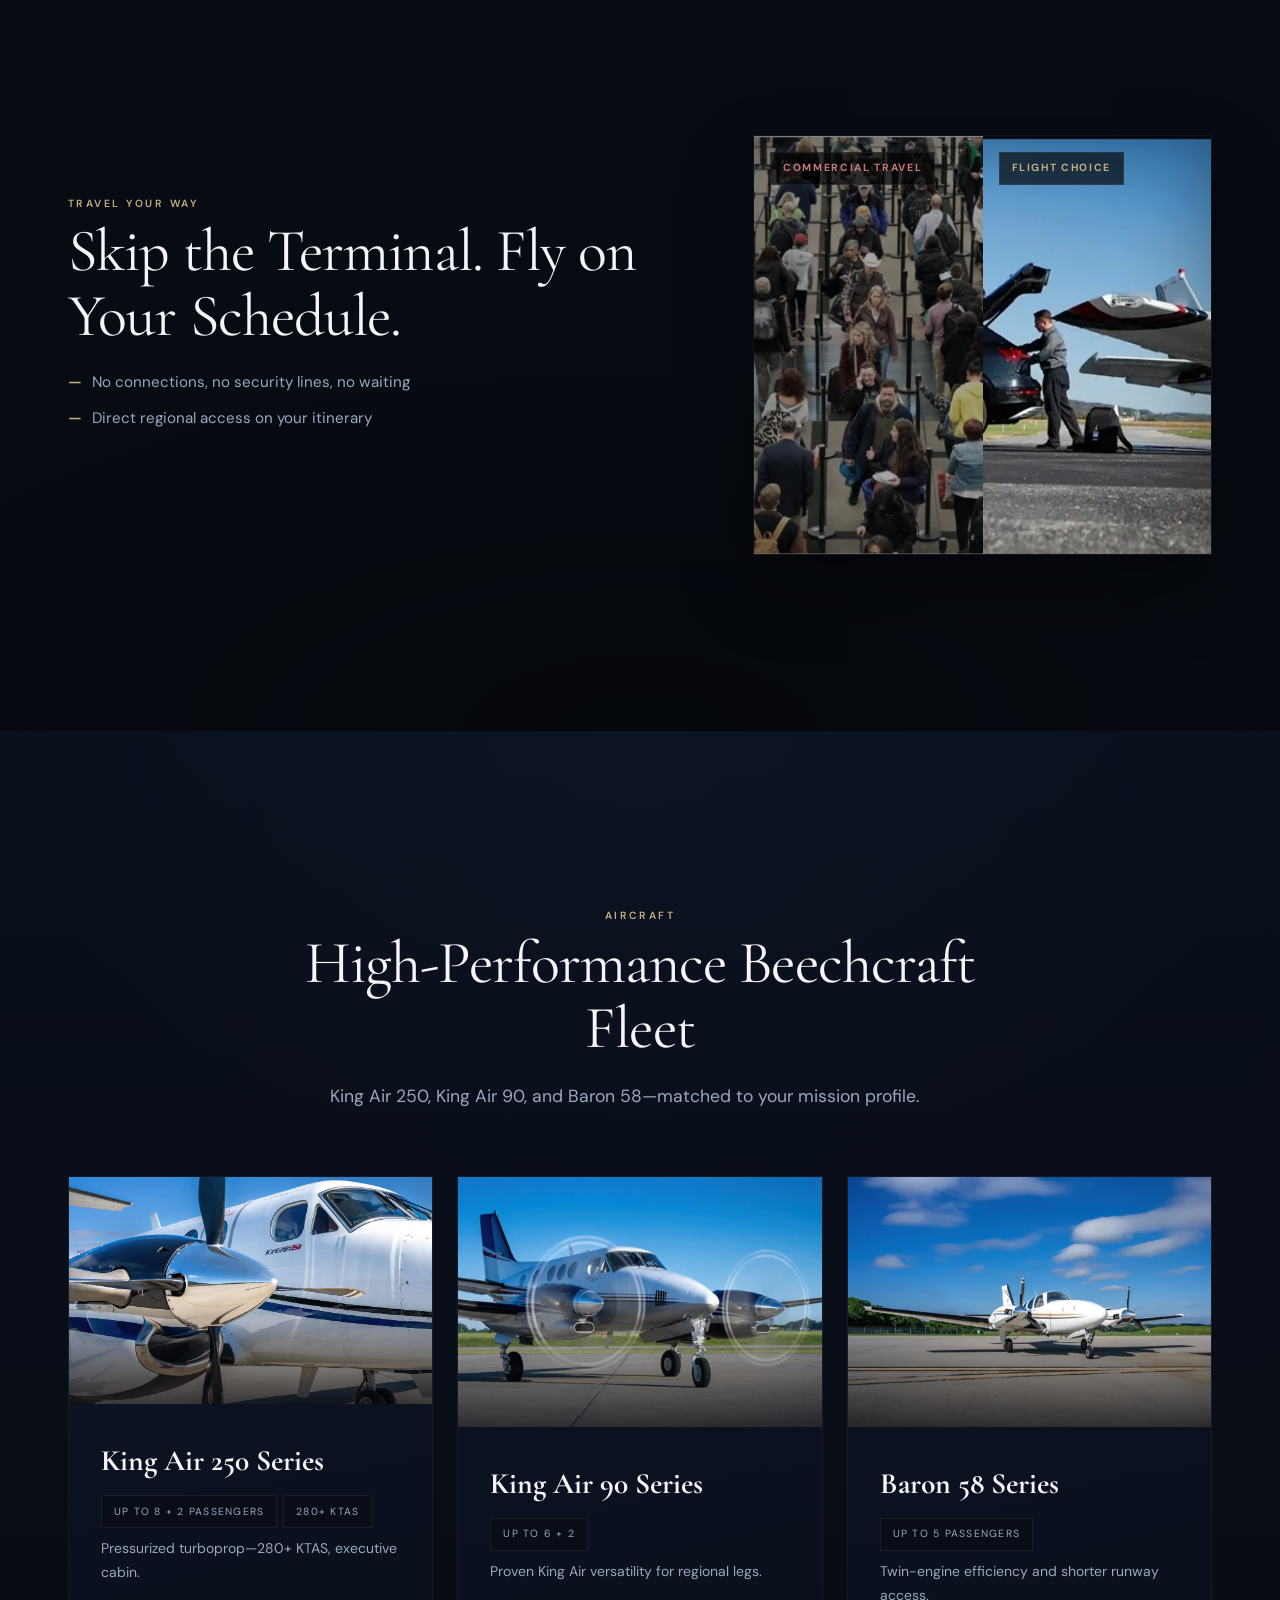
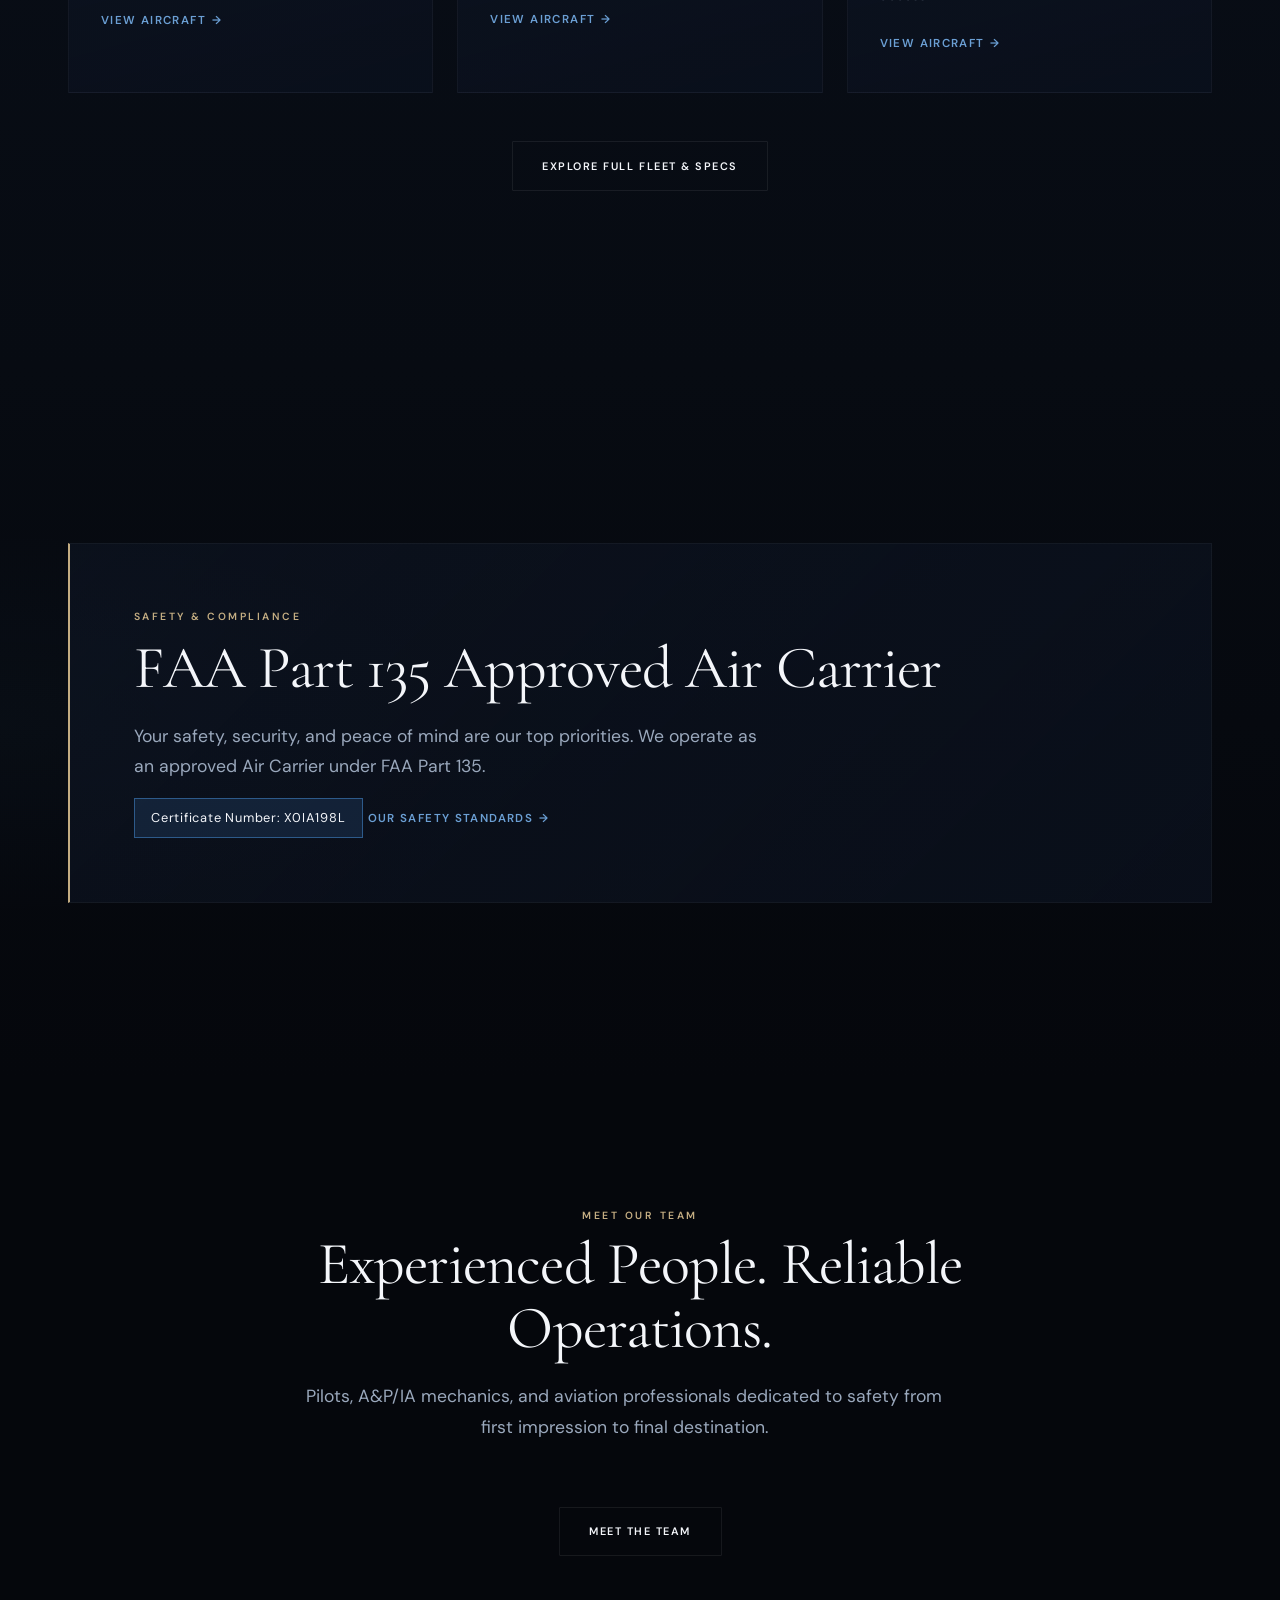
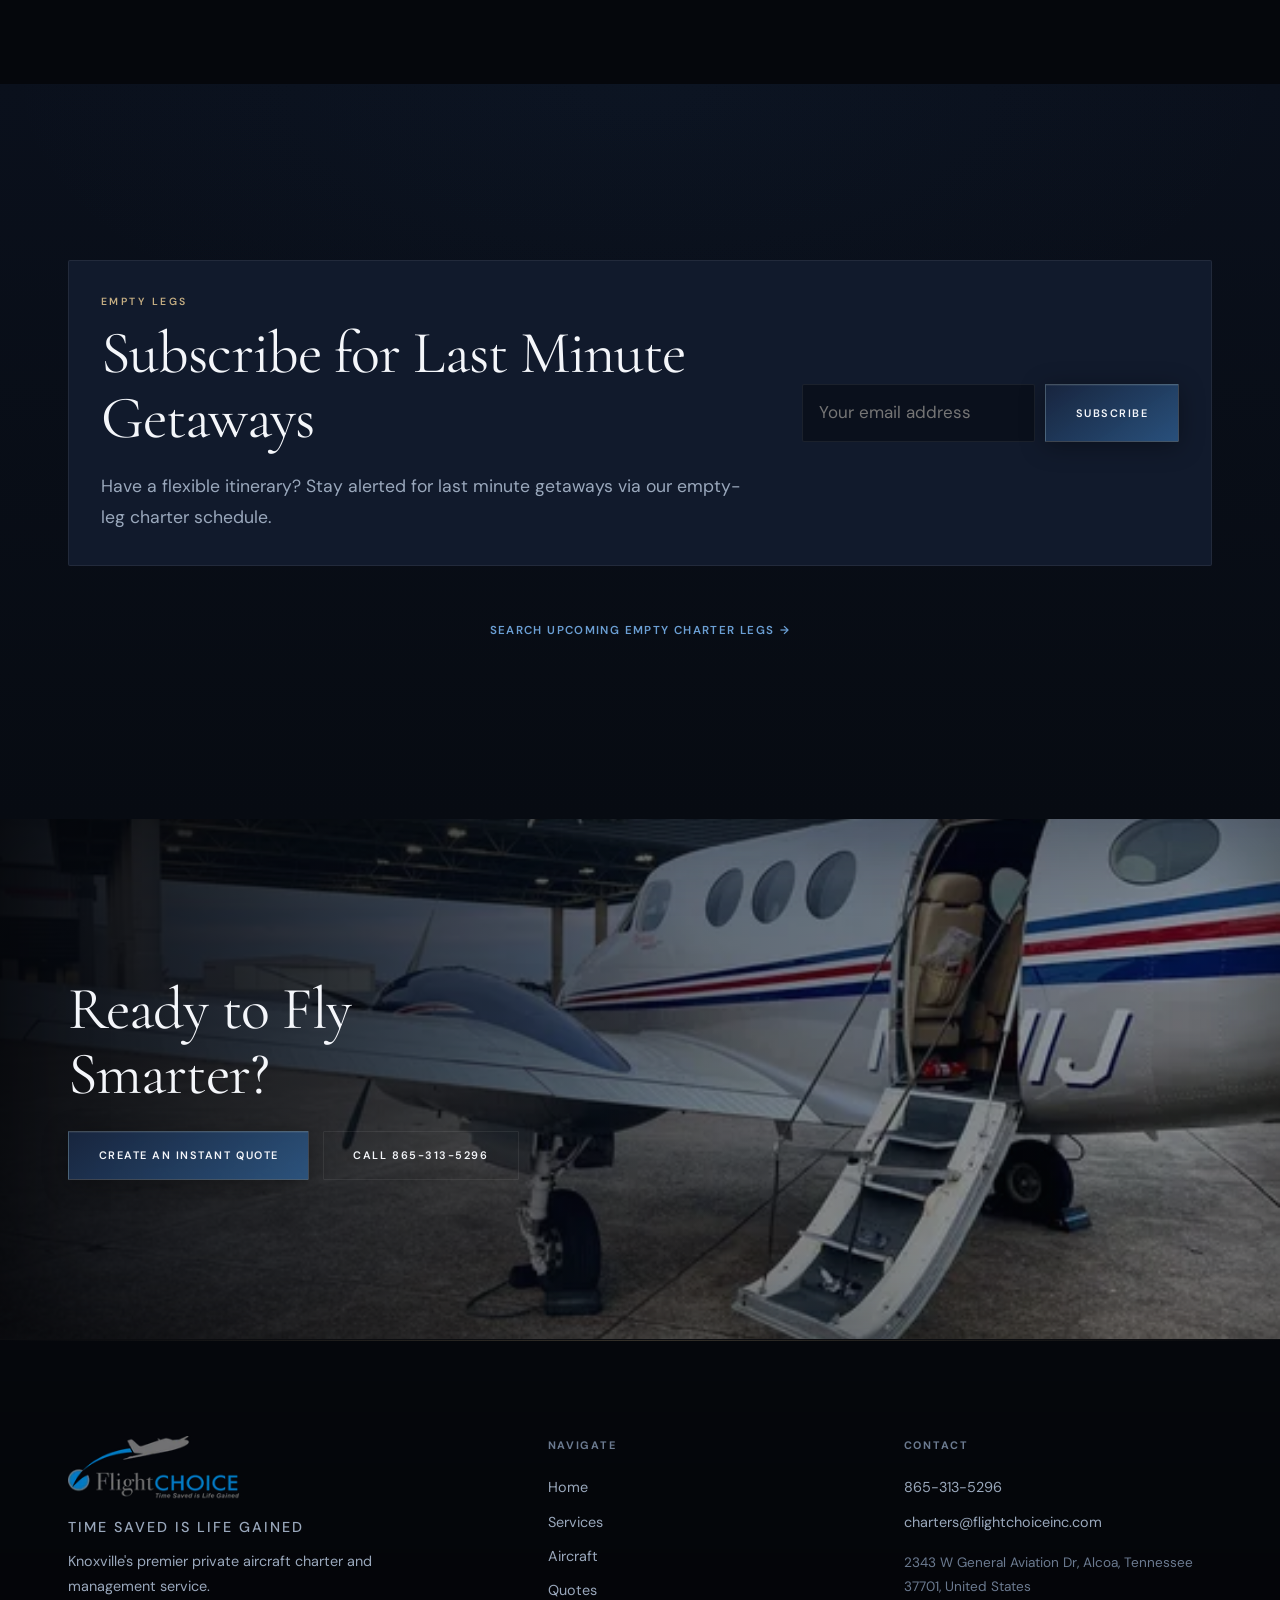
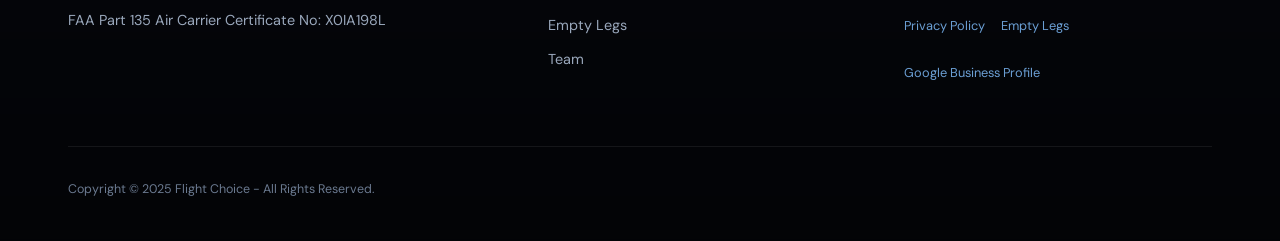
==== commit 0c7336f0: "Fix fleet showcase image quality and layout updates" ====
--- a/index.html
+++ b/index.html
@@ -194,7 +194,7 @@
         </div>
         <div class="fleet-showcase">
           <article class="aircraft-card fleet-feature reveal">
-            <div class="aircraft-card__img img-zoom"><img src="assets/images/fleet/kingair-front-prop-running.webp" alt="King Air 250" loading="lazy"></div>
+            <div class="aircraft-card__img img-zoom"><img src="assets/images/hero/kingair-250-prop-closeup.webp" alt="King Air 250 turboprop" width="1200" height="800" loading="lazy" decoding="async"></div>
             <div class="aircraft-card__body">
               <h3>King Air 250 Series</h3>
               <span class="stat-chip">Up to 8 + 2 passengers</span><span class="stat-chip">280+ KTAS</span>
--- a/css/styles.css
+++ b/css/styles.css
@@ -236,13 +236,23 @@
 .hero-shade {
   position: absolute; inset: 0; z-index: 1; pointer-events: none;
   background:
+    linear-gradient(
+      108deg,
+      rgba(5, 7, 12, 0.92) 0%,
+      rgba(5, 7, 12, 0.78) 32%,
+      rgba(5, 7, 12, 0.42) 52%,
+      rgba(5, 7, 12, 0.12) 68%,
+      transparent 82%
+    ),
     linear-gradient(180deg, rgba(5, 7, 12, 0.55) 0%, transparent 28%),
-    linear-gradient(0deg, var(--black) 0%, rgba(5, 7, 12, 0.92) 22%, transparent 55%),
-    radial-gradient(ellipse 90% 70% at 50% 100%, rgba(5, 7, 12, 0.4), transparent 70%);
+    linear-gradient(0deg, var(--black) 0%, rgba(5, 7, 12, 0.94) 24%, transparent 56%),
+    radial-gradient(ellipse 90% 70% at 50% 100%, rgba(5, 7, 12, 0.45), transparent 70%);
 }
 .hero-vignette {
   position: absolute; inset: 0; z-index: 1; pointer-events: none;
-  box-shadow: inset 0 0 120px rgba(0, 0, 0, 0.55);
+  box-shadow:
+    inset 0 0 120px rgba(0, 0, 0, 0.55),
+    inset 80px 0 100px -20px rgba(0, 0, 0, 0.35);
 }
 .hero-inner {
   position: relative; z-index: 2;
@@ -254,11 +264,22 @@
   font-size: clamp(2.75rem, 8.5vw, 5.25rem);
   font-weight: 400; line-height: 1.05; max-width: 13ch;
   margin-bottom: 1.5rem; letter-spacing: -0.02em;
+  color: var(--text);
+  text-shadow:
+    0 1px 2px rgba(0, 0, 0, 0.9),
+    0 6px 28px rgba(0, 0, 0, 0.75);
 }
 .hero-sub {
   font-size: clamp(1.05rem, 2vw, 1.2rem);
-  color: var(--text-muted); max-width: var(--prose-w);
-  margin-bottom: 2.5rem; line-height: 1.75;
+  font-weight: 400;
+  color: rgba(236, 240, 248, 0.96);
+  max-width: 34rem;
+  margin-bottom: 2.5rem;
+  line-height: 1.72;
+  text-shadow:
+    0 1px 2px rgba(0, 0, 0, 0.95),
+    0 2px 12px rgba(0, 0, 0, 0.85),
+    0 8px 32px rgba(0, 0, 0, 0.65);
 }
 .hero-btns { display: flex; flex-wrap: wrap; gap: 1rem; margin-bottom: 3rem; }
 .hero-reveal {
@@ -463,11 +484,9 @@
 }
 @media (min-width: 900px) {
   .fleet-showcase {
-    grid-template-columns: 1.35fr 1fr;
-    grid-template-rows: auto auto;
+    grid-template-columns: repeat(3, 1fr);
     gap: 1.5rem;
   }
-  .fleet-feature { grid-row: 1 / 3; }
 }
 .aircraft-card {
   background: linear-gradient(165deg, rgba(17, 26, 44, 0.6), rgba(10, 16, 28, 0.9));
@@ -480,10 +499,7 @@
   border-color: rgba(196, 173, 130, 0.2);
   box-shadow: 0 24px 56px rgba(0, 0, 0, 0.4);
 }
-.fleet-feature .aircraft-card__img { aspect-ratio: 3/4; min-height: 380px; }
-@media (min-width: 900px) {
-  .fleet-feature .aircraft-card__img { min-height: 520px; aspect-ratio: auto; height: 100%; }
-}
+.fleet-feature .aircraft-card__img { aspect-ratio: 16 / 10; }
 .aircraft-card__img {
   aspect-ratio: 16/11; overflow: hidden; position: relative;
 }
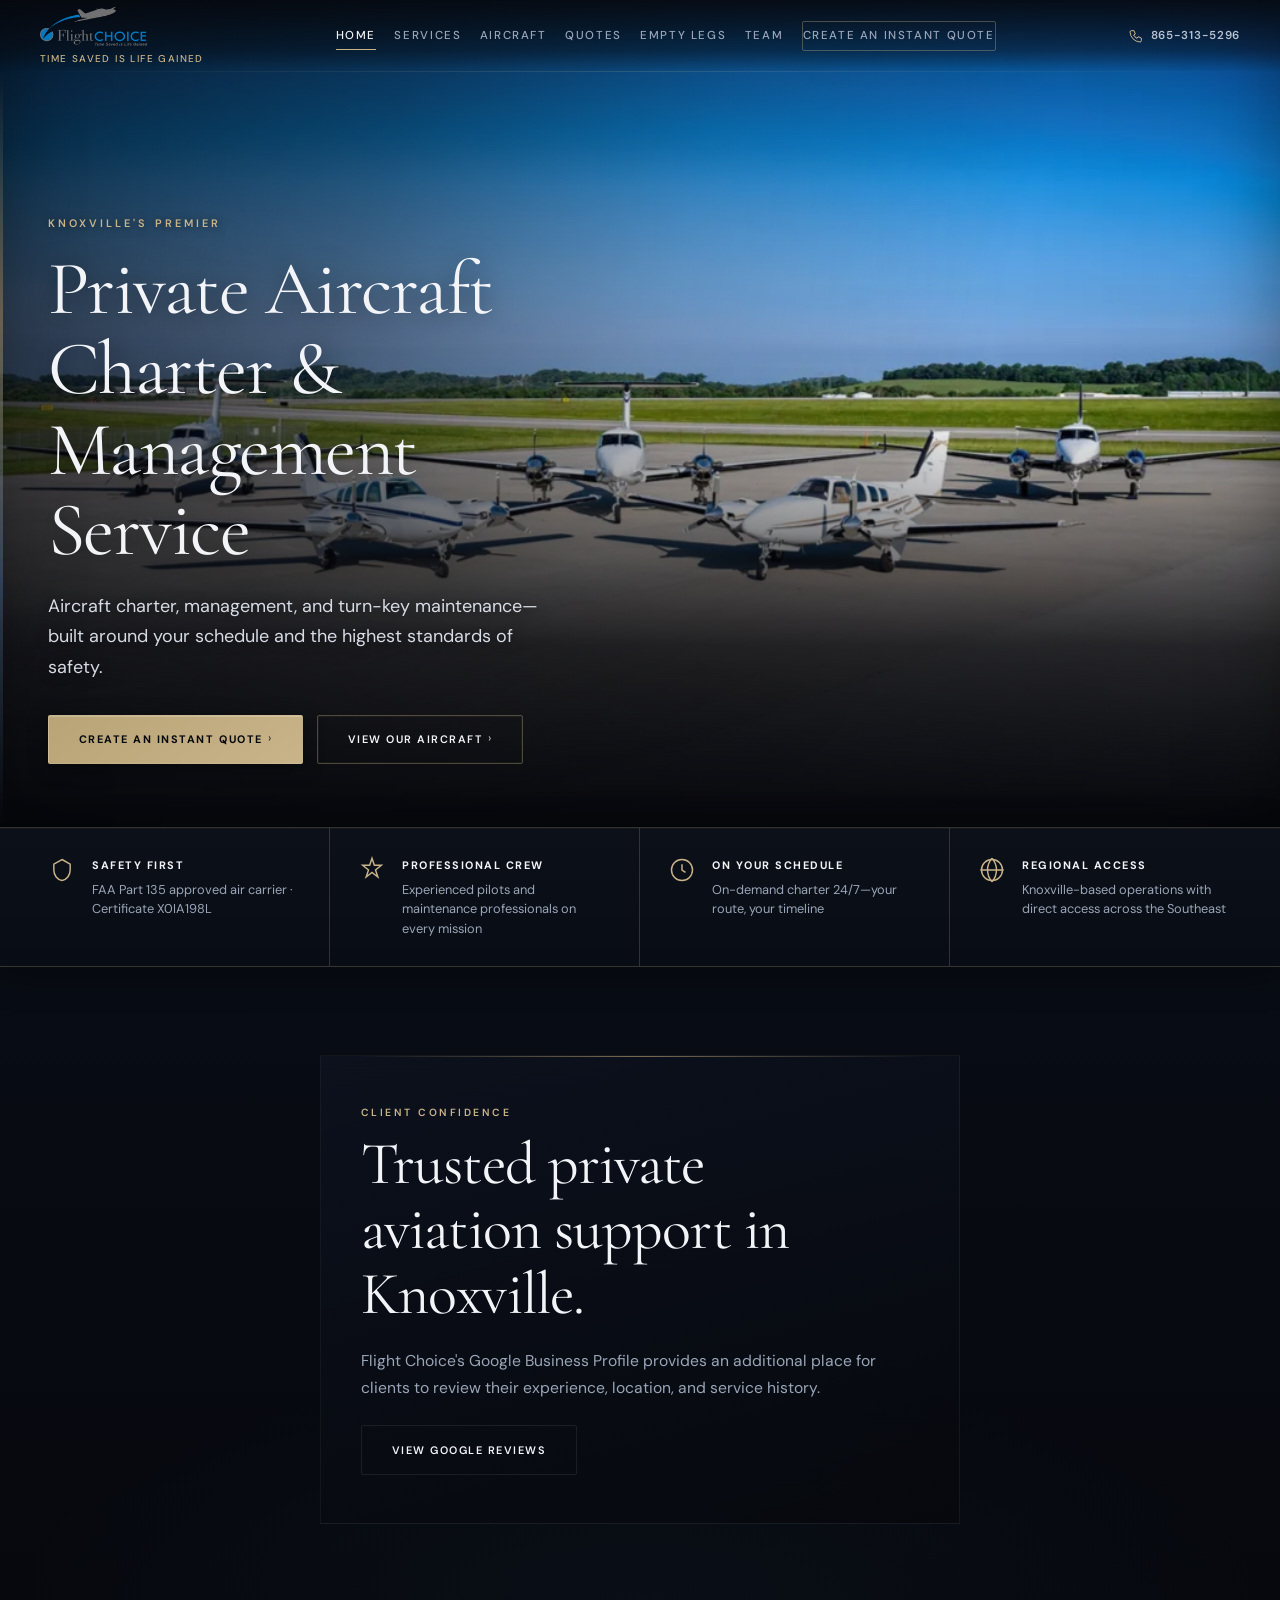
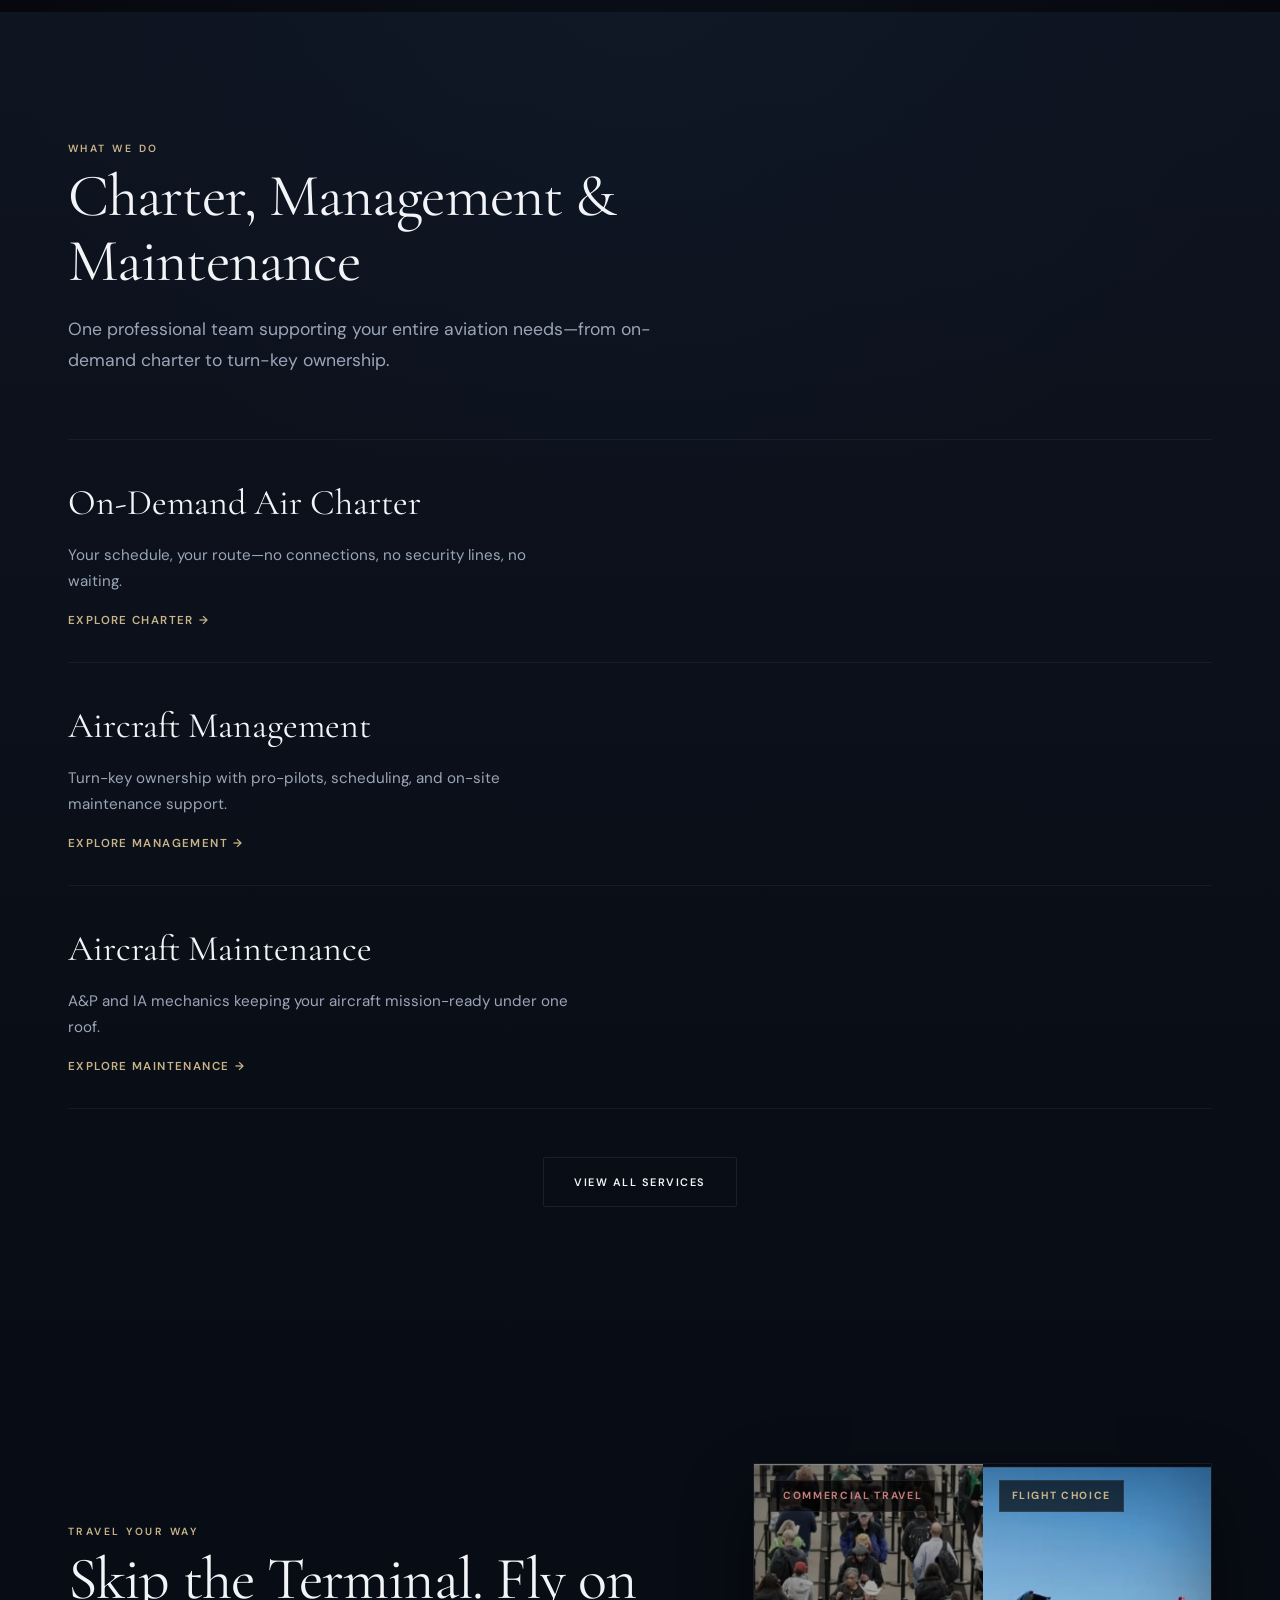
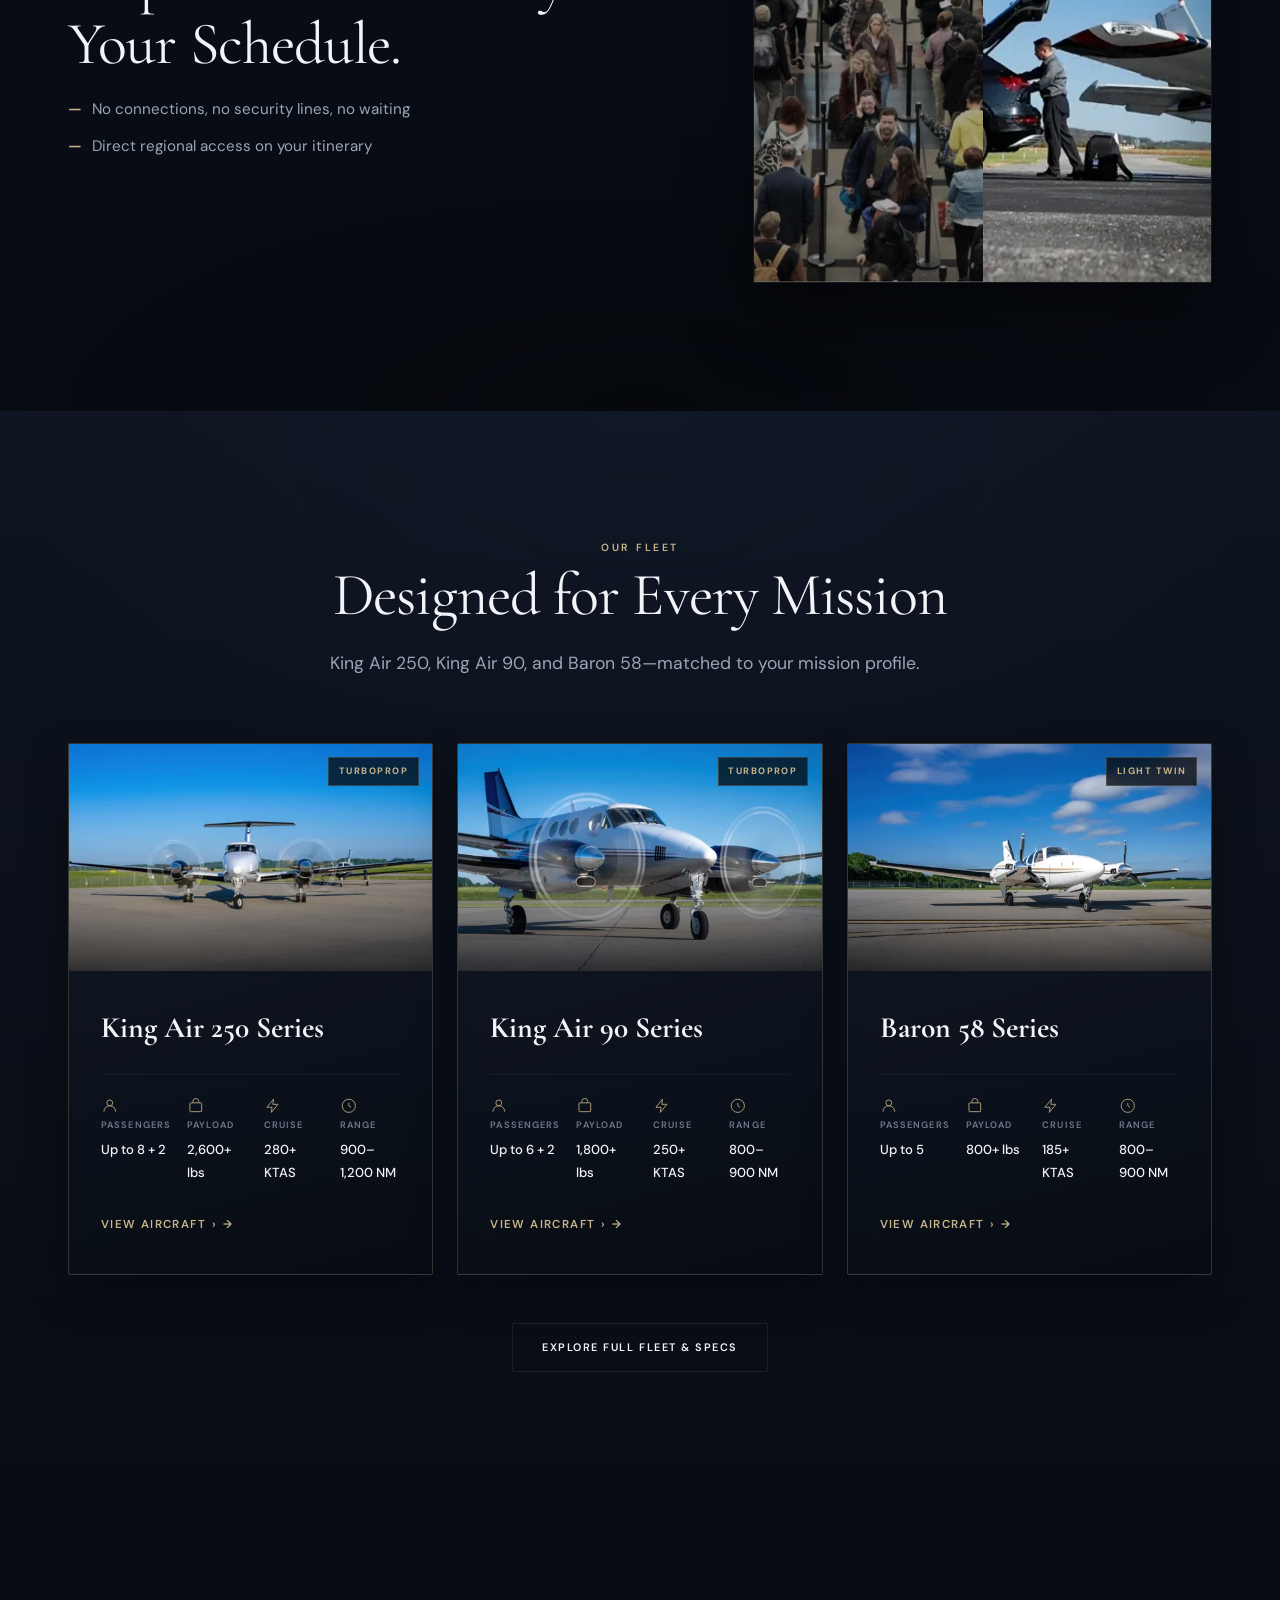
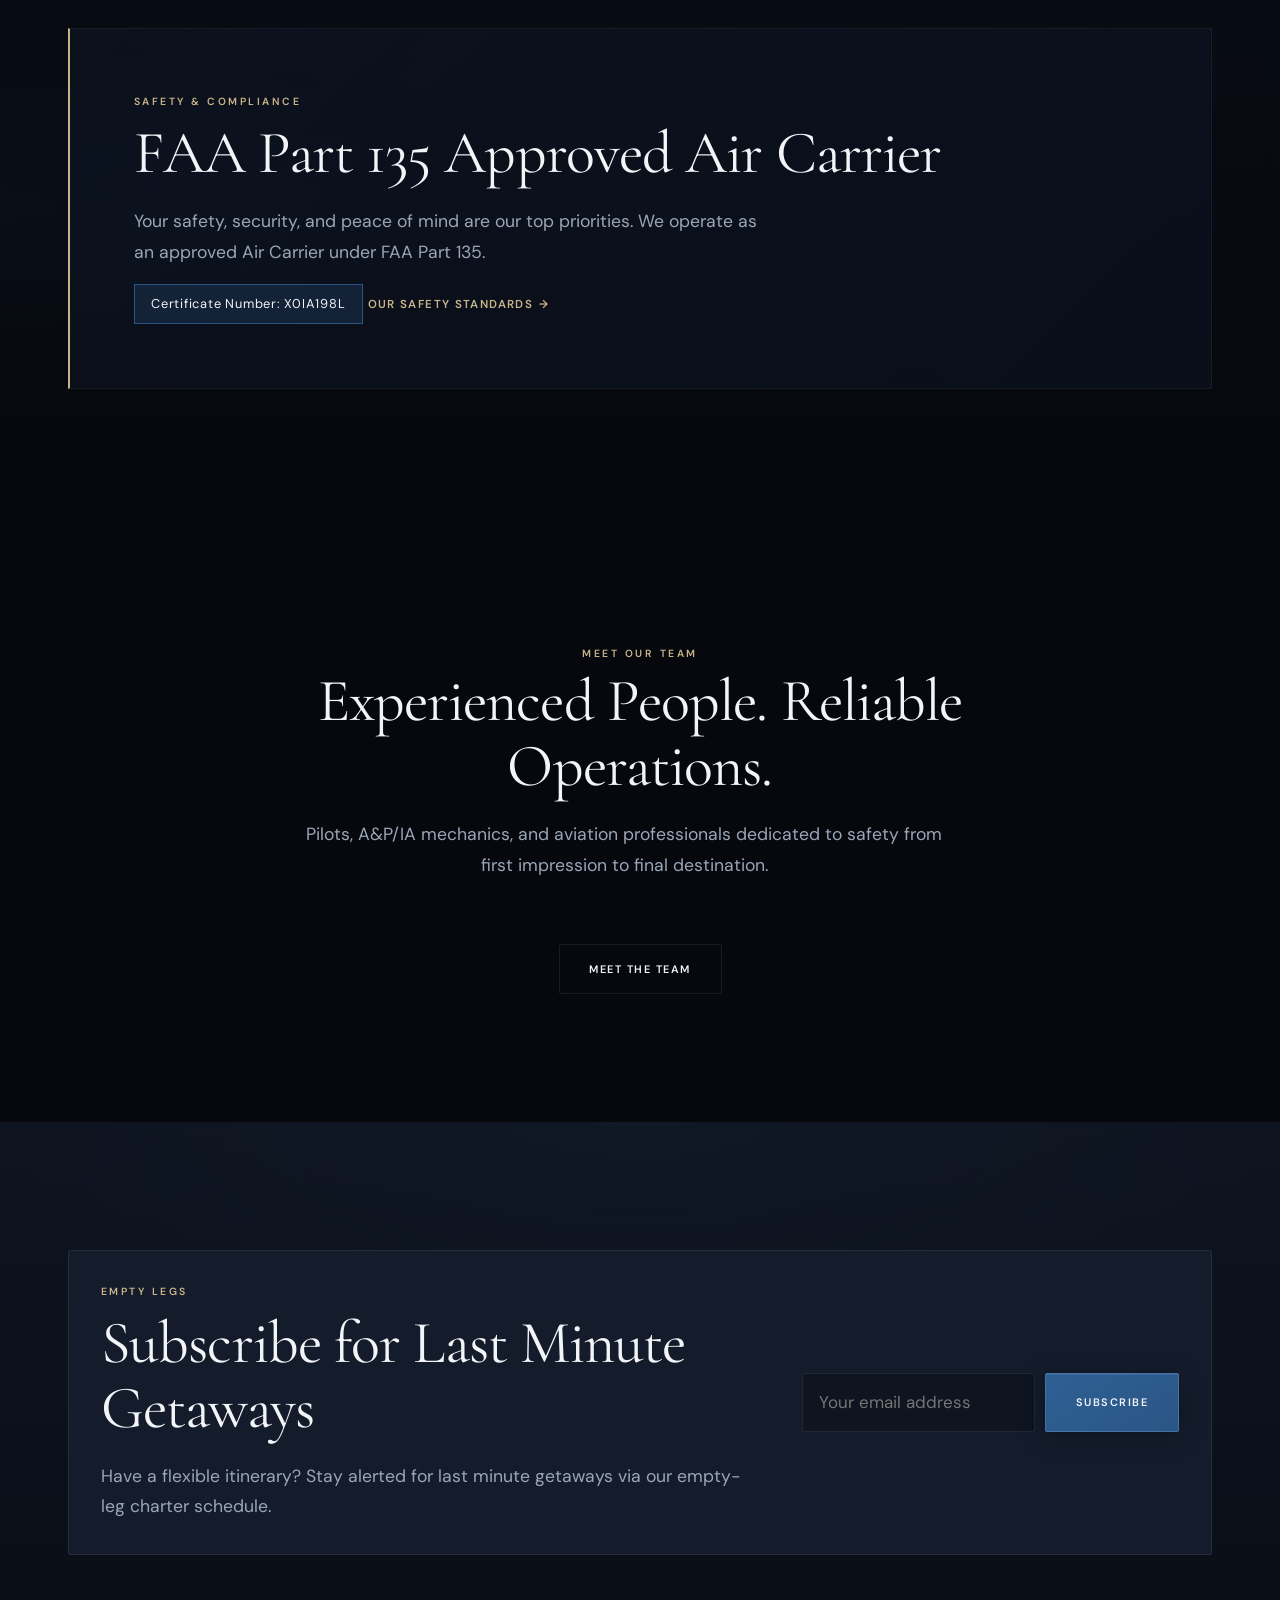
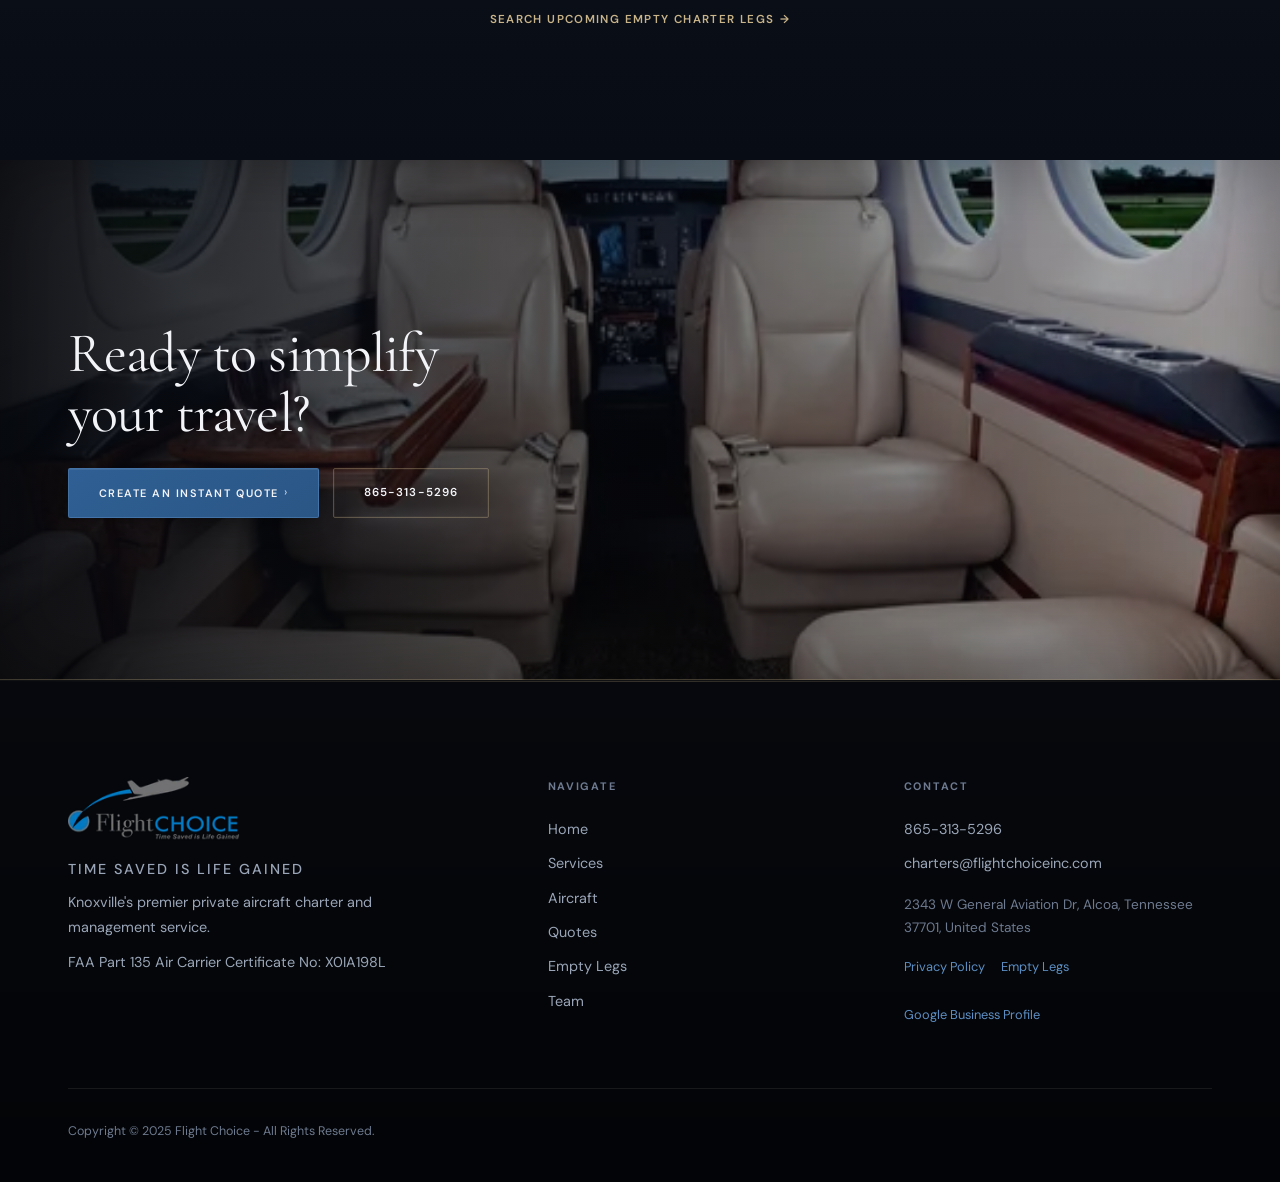
==== commit 4375d138: "Executive aviation redesign: trust bar, fleet specs, hero and nav styling" ====
--- a/index.html
+++ b/index.html
@@ -42,9 +42,13 @@
         <a href="quotes.html">Quotes</a>
         <a href="empty-legs.html">Empty Legs</a>
         <a href="team.html">Team</a>
-        <a href="quotes.html" class="btn btn-primary nav-cta nav-cta-desktop">Create An Instant Quote</a>
+        <a href="quotes.html" class="btn btn-nav-outline nav-cta nav-cta-desktop">Create An Instant Quote</a>
       </nav>
       <div class="nav-actions">
+        <a href="tel:+18653135296" class="nav-phone" aria-label="Call Flight Choice">
+          <svg class="nav-phone__icon" viewBox="0 0 24 24" fill="none" stroke="currentColor" stroke-width="1.5" aria-hidden="true"><path d="M5 4h4l2 5-2.5 1.5a11 11 0 005 5L15 13l5 2v4a2 2 0 01-2 2A16 16 0 013 6a2 2 0 012-2z"/></svg>
+          865-313-5296
+        </a>
         <button type="button" class="menu-btn" aria-expanded="false" aria-controls="mobile-menu" aria-label="Open menu">
           <span></span><span></span><span></span>
         </button>
@@ -107,21 +111,56 @@
       </div>
       <div class="hero-shade" aria-hidden="true"></div>
       <div class="hero-vignette" aria-hidden="true"></div>
+      <div class="hero-trim" aria-hidden="true"></div>
       <div class="hero-inner">
-        <h1 class="hero-reveal hero-reveal--1">Knoxville's Premier Private Aircraft Charter and Management Service</h1>
-        <p class="hero-sub hero-reveal hero-reveal--2">Aircraft charter, management, and turn-key maintenance—built around your schedule and the highest standards of safety.</p>
-        <div class="hero-btns hero-reveal hero-reveal--3">
-          <a href="quotes.html" class="btn btn-primary">Create An Instant Quote</a>
-          <a href="aircraft.html" class="btn btn-ghost">View Our Aircraft</a>
-        </div>
-        <div class="trust-strip hero-reveal hero-reveal--5" role="list">
-          <span class="trust-item" role="listitem">FAA Part 135 · X0IA198L</span>
-          <span class="trust-item" role="listitem">On-Demand 24/7</span>
-          <span class="trust-item" role="listitem">Knoxville, Tennessee</span>
-          <span class="trust-item" role="listitem">Time Saved is Life Gained</span>
-        </div>
-
-        <p class="google-trust-inline hero-reveal hero-reveal--5" data-google-trust="inline"></p>
+        <p class="hero-eyebrow hero-reveal hero-reveal--1">Knoxville's Premier</p>
+        <h1 class="hero-reveal hero-reveal--2">Private Aircraft Charter &amp; Management Service</h1>
+        <p class="hero-sub hero-reveal hero-reveal--3">Aircraft charter, management, and turn-key maintenance—built around your schedule and the highest standards of safety.</p>
+        <div class="hero-btns hero-reveal hero-reveal--4">
+          <a href="quotes.html" class="btn btn-gold">Create An Instant Quote <span class="btn-chevron" aria-hidden="true">›</span></a>
+          <a href="aircraft.html" class="btn btn-gold-outline">View Our Aircraft <span class="btn-chevron" aria-hidden="true">›</span></a>
+        </div>
+      </div>
+    </section>
+
+    <section class="trust-bar" aria-label="Why Flight Choice">
+      <div class="trust-bar__grid">
+        <article class="trust-pillar">
+          <span class="trust-pillar__icon" aria-hidden="true">
+            <svg viewBox="0 0 24 24" fill="none" stroke="currentColor" stroke-width="1.25"><path d="M12 3l7 4v5c0 4.5-3 8.5-7 9-4-.5-7-4.5-7-9V7l7-4z"/></svg>
+          </span>
+          <div>
+            <h3 class="trust-pillar__title">Safety First</h3>
+            <p class="trust-pillar__desc">FAA Part 135 approved air carrier · Certificate X0IA198L</p>
+          </div>
+        </article>
+        <article class="trust-pillar">
+          <span class="trust-pillar__icon" aria-hidden="true">
+            <svg viewBox="0 0 24 24" fill="none" stroke="currentColor" stroke-width="1.25"><path d="M12 2l2 6h6l-5 4 2 6-5-4-5 4 2-6-5-4h6l2-6z"/></svg>
+          </span>
+          <div>
+            <h3 class="trust-pillar__title">Professional Crew</h3>
+            <p class="trust-pillar__desc">Experienced pilots and maintenance professionals on every mission</p>
+          </div>
+        </article>
+        <article class="trust-pillar">
+          <span class="trust-pillar__icon" aria-hidden="true">
+            <svg viewBox="0 0 24 24" fill="none" stroke="currentColor" stroke-width="1.25"><circle cx="12" cy="12" r="9"/><path d="M12 7v5l3 2"/></svg>
+          </span>
+          <div>
+            <h3 class="trust-pillar__title">On Your Schedule</h3>
+            <p class="trust-pillar__desc">On-demand charter 24/7—your route, your timeline</p>
+          </div>
+        </article>
+        <article class="trust-pillar">
+          <span class="trust-pillar__icon" aria-hidden="true">
+            <svg viewBox="0 0 24 24" fill="none" stroke="currentColor" stroke-width="1.25"><circle cx="12" cy="12" r="9"/><path d="M2 12h20M12 2a15 15 0 010 20M12 2a15 15 0 000 20"/></svg>
+          </span>
+          <div>
+            <h3 class="trust-pillar__title">Regional Access</h3>
+            <p class="trust-pillar__desc">Knoxville-based operations with direct access across the Southeast</p>
+          </div>
+        </article>
       </div>
     </section>
 
@@ -188,36 +227,93 @@
     <section class="section section--dark" aria-labelledby="fleet-prev">
       <div class="container">
         <div class="section-head section-head--center reveal">
-          <p class="eyebrow">Aircraft</p>
-          <h2 id="fleet-prev" class="h2">High-Performance Beechcraft Fleet</h2>
+          <p class="eyebrow">Our Fleet</p>
+          <h2 id="fleet-prev" class="h2">Designed for Every Mission</h2>
           <p class="lead">King Air 250, King Air 90, and Baron 58—matched to your mission profile.</p>
         </div>
         <div class="fleet-showcase">
-          <article class="aircraft-card fleet-feature reveal">
-            <div class="aircraft-card__img img-zoom"><img src="assets/images/hero/kingair-250-prop-closeup.webp" alt="King Air 250 turboprop" width="1200" height="800" loading="lazy" decoding="async"></div>
+          <article class="aircraft-card reveal">
+            <div class="aircraft-card__img img-zoom">
+              <span class="fleet-card__category">Turboprop</span>
+              <img src="assets/images/fleet/kingair-front-prop-running.webp" alt="King Air 250 on the ramp" loading="lazy" decoding="async">
+            </div>
             <div class="aircraft-card__body">
               <h3>King Air 250 Series</h3>
-              <span class="stat-chip">Up to 8 + 2 passengers</span><span class="stat-chip">280+ KTAS</span>
-              <p class="desc">Pressurized turboprop—280+ KTAS, executive cabin.</p>
-              <a href="aircraft.html#kingair-250" class="link-arrow">View Aircraft</a>
+              <dl class="fleet-specs">
+                <div class="fleet-spec">
+                  <span class="fleet-spec__icon" aria-hidden="true"><svg viewBox="0 0 24 24" fill="none" stroke="currentColor" stroke-width="1.25"><path d="M12 12a4 4 0 100-8 4 4 0 000 8zM4 20a8 8 0 0116 0"/></svg></span>
+                  <dt>Passengers</dt><dd>Up to 8 + 2</dd>
+                </div>
+                <div class="fleet-spec">
+                  <span class="fleet-spec__icon" aria-hidden="true"><svg viewBox="0 0 24 24" fill="none" stroke="currentColor" stroke-width="1.25"><rect x="4" y="8" width="16" height="12" rx="1"/><path d="M8 8V6a4 4 0 018 0v2"/></svg></span>
+                  <dt>Payload</dt><dd>2,600+ lbs</dd>
+                </div>
+                <div class="fleet-spec">
+                  <span class="fleet-spec__icon" aria-hidden="true"><svg viewBox="0 0 24 24" fill="none" stroke="currentColor" stroke-width="1.25"><path d="M13 3L4 14h7l-1 7 9-11h-7l1-7z"/></svg></span>
+                  <dt>Cruise</dt><dd>280+ KTAS</dd>
+                </div>
+                <div class="fleet-spec">
+                  <span class="fleet-spec__icon" aria-hidden="true"><svg viewBox="0 0 24 24" fill="none" stroke="currentColor" stroke-width="1.25"><circle cx="12" cy="12" r="9"/><path d="M12 8v4l3 2"/></svg></span>
+                  <dt>Range</dt><dd>900–1,200 NM</dd>
+                </div>
+              </dl>
+              <a href="aircraft.html#kingair-250" class="link-arrow">View Aircraft <span aria-hidden="true">›</span></a>
             </div>
           </article>
           <article class="aircraft-card reveal">
-            <div class="aircraft-card__img img-zoom"><img src="assets/images/fleet/kingair-front-quarter-prop-blur.webp" alt="King Air 90" loading="lazy"></div>
+            <div class="aircraft-card__img img-zoom">
+              <span class="fleet-card__category">Turboprop</span>
+              <img src="assets/images/fleet/kingair-front-quarter-prop-blur.webp" alt="King Air 90" loading="lazy" decoding="async">
+            </div>
             <div class="aircraft-card__body">
               <h3>King Air 90 Series</h3>
-              <span class="stat-chip">Up to 6 + 2</span>
-              <p class="desc">Proven King Air versatility for regional legs.</p>
-              <a href="aircraft.html#kingair-90" class="link-arrow">View Aircraft</a>
+              <dl class="fleet-specs">
+                <div class="fleet-spec">
+                  <span class="fleet-spec__icon" aria-hidden="true"><svg viewBox="0 0 24 24" fill="none" stroke="currentColor" stroke-width="1.25"><path d="M12 12a4 4 0 100-8 4 4 0 000 8zM4 20a8 8 0 0116 0"/></svg></span>
+                  <dt>Passengers</dt><dd>Up to 6 + 2</dd>
+                </div>
+                <div class="fleet-spec">
+                  <span class="fleet-spec__icon" aria-hidden="true"><svg viewBox="0 0 24 24" fill="none" stroke="currentColor" stroke-width="1.25"><rect x="4" y="8" width="16" height="12" rx="1"/><path d="M8 8V6a4 4 0 018 0v2"/></svg></span>
+                  <dt>Payload</dt><dd>1,800+ lbs</dd>
+                </div>
+                <div class="fleet-spec">
+                  <span class="fleet-spec__icon" aria-hidden="true"><svg viewBox="0 0 24 24" fill="none" stroke="currentColor" stroke-width="1.25"><path d="M13 3L4 14h7l-1 7 9-11h-7l1-7z"/></svg></span>
+                  <dt>Cruise</dt><dd>250+ KTAS</dd>
+                </div>
+                <div class="fleet-spec">
+                  <span class="fleet-spec__icon" aria-hidden="true"><svg viewBox="0 0 24 24" fill="none" stroke="currentColor" stroke-width="1.25"><circle cx="12" cy="12" r="9"/><path d="M12 8v4l3 2"/></svg></span>
+                  <dt>Range</dt><dd>800–900 NM</dd>
+                </div>
+              </dl>
+              <a href="aircraft.html#kingair-90" class="link-arrow">View Aircraft <span aria-hidden="true">›</span></a>
             </div>
           </article>
           <article class="aircraft-card reveal">
-            <div class="aircraft-card__img img-zoom"><img src="assets/images/fleet/baron-front-ramp-clouds.webp" alt="Baron 58" loading="lazy"></div>
+            <div class="aircraft-card__img img-zoom">
+              <span class="fleet-card__category">Light Twin</span>
+              <img src="assets/images/fleet/baron-front-ramp-clouds.webp" alt="Baron 58" loading="lazy" decoding="async">
+            </div>
             <div class="aircraft-card__body">
               <h3>Baron 58 Series</h3>
-              <span class="stat-chip">Up to 5 passengers</span>
-              <p class="desc">Twin-engine efficiency and shorter runway access.</p>
-              <a href="aircraft.html#baron-58" class="link-arrow">View Aircraft</a>
+              <dl class="fleet-specs">
+                <div class="fleet-spec">
+                  <span class="fleet-spec__icon" aria-hidden="true"><svg viewBox="0 0 24 24" fill="none" stroke="currentColor" stroke-width="1.25"><path d="M12 12a4 4 0 100-8 4 4 0 000 8zM4 20a8 8 0 0116 0"/></svg></span>
+                  <dt>Passengers</dt><dd>Up to 5</dd>
+                </div>
+                <div class="fleet-spec">
+                  <span class="fleet-spec__icon" aria-hidden="true"><svg viewBox="0 0 24 24" fill="none" stroke="currentColor" stroke-width="1.25"><rect x="4" y="8" width="16" height="12" rx="1"/><path d="M8 8V6a4 4 0 018 0v2"/></svg></span>
+                  <dt>Payload</dt><dd>800+ lbs</dd>
+                </div>
+                <div class="fleet-spec">
+                  <span class="fleet-spec__icon" aria-hidden="true"><svg viewBox="0 0 24 24" fill="none" stroke="currentColor" stroke-width="1.25"><path d="M13 3L4 14h7l-1 7 9-11h-7l1-7z"/></svg></span>
+                  <dt>Cruise</dt><dd>185+ KTAS</dd>
+                </div>
+                <div class="fleet-spec">
+                  <span class="fleet-spec__icon" aria-hidden="true"><svg viewBox="0 0 24 24" fill="none" stroke="currentColor" stroke-width="1.25"><circle cx="12" cy="12" r="9"/><path d="M12 8v4l3 2"/></svg></span>
+                  <dt>Range</dt><dd>800–900 NM</dd>
+                </div>
+              </dl>
+              <a href="aircraft.html#baron-58" class="link-arrow">View Aircraft <span aria-hidden="true">›</span></a>
             </div>
           </article>
         </div>
@@ -266,13 +362,13 @@
     </section>
 
     <section class="cta-band" aria-labelledby="home-cta">
-      <div class="cta-band__bg"><img src="assets/images/hero/kingair-signature-fbo-boarding.webp" alt="Boarding at FBO" loading="lazy"></div>
+      <div class="cta-band__bg"><img src="assets/images/interior/kingair-executive-cabin-cream-leather.webp" alt="King Air executive cabin interior" loading="lazy" decoding="async"></div>
       <div class="cta-band__shade" aria-hidden="true"></div>
       <div class="container">
-        <h2 id="home-cta" class="h2">Ready to Fly Smarter?</h2>
+        <h2 id="home-cta" class="h2">Ready to simplify your travel?</h2>
         <div class="cta-btns">
-          <a href="quotes.html" class="btn btn-primary">Create An Instant Quote</a>
-          <a href="tel:+18653135296" class="btn btn-ghost">Call 865-313-5296</a>
+          <a href="quotes.html" class="btn btn-primary">Create An Instant Quote <span class="btn-chevron" aria-hidden="true">›</span></a>
+          <a href="tel:+18653135296" class="btn btn-gold-outline">865-313-5296</a>
         </div>
       </div>
     </section>
--- a/css/styles.css
+++ b/css/styles.css
@@ -1,29 +1,35 @@
 /* Flight Choice — executive aviation */
 :root {
-  --black: #05070c;
-  --navy-950: #070b12;
-  --navy-900: #0a101c;
-  --navy-800: #111a2c;
-  --navy-700: #182640;
-  --blue: #2d5a8a;
-  --blue-light: #4a7cb0;
-  --blue-glow: #6b9fd4;
-  --gold: #c4ad82;
-  --gold-dim: #8f7f5c;
-  --text: #f4f6fa;
-  --text-muted: #9aa8bc;
-  --text-dim: #6b7a90;
-  --glass: rgba(6, 10, 18, 0.52);
-  --glass-solid: rgba(8, 12, 20, 0.88);
-  --border: rgba(255, 255, 255, 0.07);
-  --border-soft: rgba(255, 255, 255, 0.04);
+  --black: #06080d;
+  --charcoal: #0c1018;
+  --navy-950: #080c14;
+  --navy-900: #0e1420;
+  --navy-800: #141c2c;
+  --navy-700: #1a2840;
+  --blue: #2a5685;
+  --blue-light: #3d6fa3;
+  --blue-glow: #5d8fc4;
+  --blue-cta: #2f5f94;
+  --gold: #c9b48a;
+  --gold-dim: #8a7a5a;
+  --gold-line: rgba(201, 180, 138, 0.35);
+  --metal: rgba(180, 190, 205, 0.12);
+  --silver: #b8c2d0;
+  --text: #f2f4f8;
+  --text-muted: #9aa6b8;
+  --text-dim: #6d7a8f;
+  --glass: rgba(8, 12, 20, 0.55);
+  --glass-solid: rgba(10, 14, 22, 0.92);
+  --border: rgba(255, 255, 255, 0.08);
+  --border-soft: rgba(255, 255, 255, 0.05);
+  --border-gold: rgba(201, 180, 138, 0.22);
   --font-display: "Cormorant Garamond", Georgia, serif;
   --font-body: "DM Sans", system-ui, sans-serif;
-  --nav-h: 4.25rem;
+  --nav-h: 4.5rem;
   --ease: cubic-bezier(0.25, 0.1, 0.25, 1);
   --ease-out: cubic-bezier(0.16, 1, 0.3, 1);
   --ease-premium: cubic-bezier(0.4, 0, 0.2, 1);
-  --section-y: clamp(6rem, 14vw, 11rem);
+  --section-y: clamp(4.5rem, 11vw, 8rem);
   --prose-w: 40rem;
 }
 
@@ -59,13 +65,26 @@
 .site-header {
   position: fixed; top: 0; left: 0; right: 0; z-index: 1000;
   height: var(--nav-h);
+  background: linear-gradient(180deg, rgba(6, 8, 13, 0.88) 0%, rgba(6, 8, 13, 0.45) 70%, transparent 100%);
   transition: background 0.45s var(--ease), backdrop-filter 0.45s, border-color 0.45s;
 }
 .site-header.is-scrolled {
   background: var(--glass-solid);
   backdrop-filter: blur(22px) saturate(1.2);
   -webkit-backdrop-filter: blur(22px) saturate(1.2);
-  border-bottom: 1px solid var(--border);
+  border-bottom: 1px solid var(--border-gold);
+  box-shadow: 0 1px 0 rgba(93, 143, 196, 0.08);
+}
+.site-header::after {
+  content: "";
+  position: absolute;
+  left: 0;
+  right: 0;
+  bottom: 0;
+  height: 1px;
+  background: linear-gradient(90deg, transparent, var(--gold-line), transparent);
+  opacity: 0.5;
+  pointer-events: none;
 }
 .nav-bar {
   display: flex; align-items: center; justify-content: space-between;
@@ -105,33 +124,80 @@
 }
 .nav-desktop a:hover::after, .nav-desktop a.is-active::after { width: 100%; }
 .nav-desktop a:hover, .nav-desktop a.is-active { color: var(--text); }
+.nav-phone {
+  display: none;
+  align-items: center;
+  gap: 0.45rem;
+  font-size: 0.72rem;
+  font-weight: 600;
+  letter-spacing: 0.06em;
+  color: var(--silver);
+  white-space: nowrap;
+  transition: color 0.4s var(--ease-out);
+}
+.nav-phone:hover { color: var(--text); }
+.nav-phone__icon {
+  width: 1rem;
+  height: 1rem;
+  color: var(--gold);
+  flex-shrink: 0;
+}
 .btn {
-  display: inline-flex; align-items: center; justify-content: center;
+  display: inline-flex; align-items: center; justify-content: center; gap: 0.35rem;
   padding: 0.9rem 1.85rem; font-size: 0.68rem; font-weight: 600;
-  letter-spacing: 0.14em; text-transform: uppercase; border-radius: 1px;
+  letter-spacing: 0.14em; text-transform: uppercase; border-radius: 2px;
   transition: transform 0.6s var(--ease-out), box-shadow 0.6s, background 0.6s, border-color 0.6s;
 }
+.btn-chevron { font-size: 1.1em; line-height: 1; opacity: 0.85; font-weight: 400; }
 .btn-primary {
-  background: linear-gradient(145deg, rgba(24, 38, 64, 0.95), rgba(45, 90, 138, 0.85));
-  color: var(--text); border: 1px solid rgba(196, 173, 130, 0.22);
-  box-shadow: 0 4px 24px rgba(0, 0, 0, 0.35), inset 0 1px 0 rgba(255, 255, 255, 0.06);
+  background: linear-gradient(145deg, var(--blue-cta), var(--blue));
+  color: var(--text); border: 1px solid rgba(93, 143, 196, 0.45);
+  box-shadow: 0 4px 24px rgba(0, 0, 0, 0.35), inset 0 1px 0 rgba(255, 255, 255, 0.08);
 }
 .btn-primary:hover {
   transform: translateY(-1px);
-  box-shadow: 0 16px 48px rgba(45, 90, 138, 0.35), 0 0 0 1px rgba(107, 159, 212, 0.15);
-  border-color: rgba(196, 173, 130, 0.35);
+  box-shadow: 0 12px 40px rgba(45, 90, 138, 0.45), 0 0 24px rgba(93, 143, 196, 0.2);
+  border-color: rgba(93, 143, 196, 0.55);
+}
+.btn-gold {
+  background: linear-gradient(145deg, #b8a476, var(--gold));
+  color: var(--black); font-weight: 700;
+  border: 1px solid rgba(255, 255, 255, 0.12);
+  box-shadow: 0 4px 20px rgba(0, 0, 0, 0.35), inset 0 1px 0 rgba(255, 255, 255, 0.2);
+}
+.btn-gold:hover {
+  transform: translateY(-1px);
+  box-shadow: 0 12px 32px rgba(201, 180, 138, 0.25);
+}
+.btn-gold-outline {
+  background: transparent;
+  color: var(--text);
+  border: 1px solid var(--gold-line);
+  box-shadow: inset 0 0 0 1px rgba(201, 180, 138, 0.06);
+}
+.btn-gold-outline:hover {
+  background: rgba(201, 180, 138, 0.08);
+  border-color: rgba(201, 180, 138, 0.45);
+  box-shadow: 0 0 20px rgba(201, 180, 138, 0.12);
+}
+.btn-nav-outline {
+  padding: 0.55rem 1rem;
+  font-size: 0.62rem;
+  background: transparent;
+  color: var(--text);
+  border: 1px solid var(--gold-line);
+}
+.btn-nav-outline:hover {
+  background: rgba(201, 180, 138, 0.06);
+  border-color: rgba(201, 180, 138, 0.4);
 }
 .btn-ghost {
   background: transparent; color: var(--text);
   border: 1px solid var(--border);
 }
 .btn-ghost:hover { background: rgba(255,255,255,0.05); border-color: rgba(255,255,255,0.18); }
-.btn-gold {
-  background: linear-gradient(135deg, var(--gold-dim), var(--gold));
-  color: var(--black); font-weight: 700;
-}
-.nav-cta { padding: 0.55rem 1.15rem; font-size: 0.65rem; }
-.nav-actions { display: flex; align-items: center; gap: 0.75rem; }
+.nav-cta { padding: 0.55rem 1rem; font-size: 0.62rem; }
+.nav-actions { display: flex; align-items: center; gap: 0.85rem; }
 .menu-btn {
   width: 2.75rem; height: 2.75rem; display: flex; flex-direction: column;
   justify-content: center; align-items: flex-end; gap: 5px; padding: 0;
@@ -149,8 +215,12 @@
 
 @media (min-width: 1024px) {
   .nav-desktop { display: flex; }
+  .nav-phone { display: inline-flex; }
   .menu-btn { display: none; }
   .brand-tagline { display: block; }
+}
+@media (min-width: 1200px) {
+  .nav-desktop { gap: 2rem; }
 }
 @media (max-width: 1023px) {
   .brand-tagline { display: none; }
@@ -237,51 +307,61 @@
   position: absolute; inset: 0; z-index: 1; pointer-events: none;
   background:
     linear-gradient(
-      108deg,
-      rgba(5, 7, 12, 0.92) 0%,
-      rgba(5, 7, 12, 0.78) 32%,
-      rgba(5, 7, 12, 0.42) 52%,
-      rgba(5, 7, 12, 0.12) 68%,
-      transparent 82%
+      105deg,
+      rgba(6, 8, 13, 0.72) 0%,
+      rgba(6, 8, 13, 0.48) 28%,
+      rgba(6, 8, 13, 0.18) 50%,
+      transparent 72%
     ),
-    linear-gradient(180deg, rgba(5, 7, 12, 0.55) 0%, transparent 28%),
-    linear-gradient(0deg, var(--black) 0%, rgba(5, 7, 12, 0.94) 24%, transparent 56%),
-    radial-gradient(ellipse 90% 70% at 50% 100%, rgba(5, 7, 12, 0.45), transparent 70%);
+    linear-gradient(180deg, rgba(6, 8, 13, 0.4) 0%, transparent 22%),
+    linear-gradient(0deg, var(--black) 0%, rgba(6, 8, 13, 0.82) 22%, transparent 50%),
+    radial-gradient(ellipse 70% 50% at 12% 88%, rgba(201, 180, 138, 0.06), transparent 55%),
+    radial-gradient(ellipse 90% 60% at 50% 100%, rgba(6, 8, 13, 0.35), transparent 65%);
 }
 .hero-vignette {
   position: absolute; inset: 0; z-index: 1; pointer-events: none;
   box-shadow:
-    inset 0 0 120px rgba(0, 0, 0, 0.55),
-    inset 80px 0 100px -20px rgba(0, 0, 0, 0.35);
+    inset 0 0 80px rgba(0, 0, 0, 0.35),
+    inset 0 -1px 0 rgba(201, 180, 138, 0.12);
+}
+.hero-trim {
+  position: absolute; left: 0; top: var(--nav-h); bottom: 0; width: 3px; z-index: 2;
+  background: linear-gradient(180deg, transparent, var(--gold-dim), rgba(93, 143, 196, 0.5), transparent);
+  opacity: 0.65;
+  pointer-events: none;
 }
 .hero-inner {
   position: relative; z-index: 2;
-  padding: calc(var(--nav-h) + 3rem) clamp(1.5rem, 5vw, 3rem) clamp(3.5rem, 8vw, 5rem);
+  padding: calc(var(--nav-h) + 3rem) clamp(1.5rem, 5vw, 3rem) clamp(2.5rem, 6vw, 4rem);
   max-width: 1320px; margin: 0 auto; width: 100%;
+}
+.hero-eyebrow {
+  font-size: 0.68rem;
+  font-weight: 600;
+  letter-spacing: 0.28em;
+  text-transform: uppercase;
+  color: var(--gold);
+  margin-bottom: 1rem;
+  text-shadow: 0 1px 8px rgba(0, 0, 0, 0.6);
 }
 .hero h1 {
   font-family: var(--font-display);
-  font-size: clamp(2.75rem, 8.5vw, 5.25rem);
-  font-weight: 400; line-height: 1.05; max-width: 13ch;
-  margin-bottom: 1.5rem; letter-spacing: -0.02em;
+  font-size: clamp(2.5rem, 7.5vw, 4.75rem);
+  font-weight: 400; line-height: 1.06; max-width: 14ch;
+  margin-bottom: 1.25rem; letter-spacing: -0.02em;
   color: var(--text);
-  text-shadow:
-    0 1px 2px rgba(0, 0, 0, 0.9),
-    0 6px 28px rgba(0, 0, 0, 0.75);
+  text-shadow: 0 2px 24px rgba(0, 0, 0, 0.55);
 }
 .hero-sub {
-  font-size: clamp(1.05rem, 2vw, 1.2rem);
+  font-size: clamp(1rem, 1.8vw, 1.125rem);
   font-weight: 400;
-  color: rgba(236, 240, 248, 0.96);
-  max-width: 34rem;
-  margin-bottom: 2.5rem;
-  line-height: 1.72;
-  text-shadow:
-    0 1px 2px rgba(0, 0, 0, 0.95),
-    0 2px 12px rgba(0, 0, 0, 0.85),
-    0 8px 32px rgba(0, 0, 0, 0.65);
-}
-.hero-btns { display: flex; flex-wrap: wrap; gap: 1rem; margin-bottom: 3rem; }
+  color: rgba(230, 236, 246, 0.92);
+  max-width: 32rem;
+  margin-bottom: 2rem;
+  line-height: 1.7;
+  text-shadow: 0 1px 12px rgba(0, 0, 0, 0.65);
+}
+.hero-btns { display: flex; flex-wrap: wrap; gap: 0.85rem; margin-bottom: 0; }
 .hero-reveal {
   opacity: 0; transform: translateY(24px);
   animation: heroReveal 1.2s var(--ease-out) forwards;
@@ -293,6 +373,63 @@
 .hero-reveal--5 { animation-delay: 0.95s; }
 @keyframes heroReveal {
   to { opacity: 1; transform: translateY(0); }
+}
+/* —— Trust bar (mockup pillars) —— */
+.trust-bar {
+  position: relative;
+  z-index: 3;
+  margin-top: -1px;
+  background: linear-gradient(180deg, var(--charcoal) 0%, var(--navy-950) 100%);
+  border-top: 1px solid var(--border-gold);
+  border-bottom: 1px solid var(--border-gold);
+  box-shadow: 0 8px 32px rgba(0, 0, 0, 0.35), inset 0 1px 0 rgba(255, 255, 255, 0.04);
+}
+.trust-bar__grid {
+  display: grid;
+  grid-template-columns: 1fr;
+  max-width: 1240px;
+  margin: 0 auto;
+}
+@media (min-width: 640px) {
+  .trust-bar__grid { grid-template-columns: repeat(2, 1fr); }
+}
+@media (min-width: 900px) {
+  .trust-bar__grid { grid-template-columns: repeat(4, 1fr); }
+}
+.trust-pillar {
+  display: flex;
+  align-items: flex-start;
+  gap: 1rem;
+  padding: clamp(1.35rem, 3vw, 1.75rem) clamp(1.25rem, 3vw, 1.75rem);
+  border-bottom: 1px solid var(--border-soft);
+}
+@media (min-width: 640px) {
+  .trust-pillar:nth-child(odd) { border-right: 1px solid var(--border-gold); }
+}
+@media (min-width: 900px) {
+  .trust-pillar { border-bottom: none; border-right: 1px solid var(--border-gold); }
+  .trust-pillar:last-child { border-right: none; }
+}
+.trust-pillar__icon {
+  width: 1.75rem;
+  height: 1.75rem;
+  flex-shrink: 0;
+  color: var(--gold);
+}
+.trust-pillar__icon svg { width: 100%; height: 100%; }
+.trust-pillar__title {
+  font-size: 0.68rem;
+  font-weight: 700;
+  letter-spacing: 0.14em;
+  text-transform: uppercase;
+  color: var(--text);
+  margin-bottom: 0.35rem;
+}
+.trust-pillar__desc {
+  font-size: 0.8rem;
+  color: var(--text-muted);
+  line-height: 1.5;
+  max-width: 14rem;
 }
 .trust-strip {
   display: grid; grid-template-columns: repeat(2, 1fr); gap: 1rem 1.5rem;
@@ -489,19 +626,71 @@
   }
 }
 .aircraft-card {
-  background: linear-gradient(165deg, rgba(17, 26, 44, 0.6), rgba(10, 16, 28, 0.9));
-  border: 1px solid var(--border-soft);
-  border-radius: 1px; overflow: hidden;
+  background: linear-gradient(165deg, rgba(20, 28, 42, 0.85), rgba(8, 12, 20, 0.95));
+  border: 1px solid var(--border-gold);
+  border-radius: 2px; overflow: hidden;
+  box-shadow: inset 0 1px 0 rgba(255, 255, 255, 0.04), 0 16px 40px rgba(0, 0, 0, 0.35);
   transition: transform 0.7s var(--ease-out), border-color 0.7s, box-shadow 0.7s;
 }
 .aircraft-card:hover {
   transform: translateY(-3px);
-  border-color: rgba(196, 173, 130, 0.2);
-  box-shadow: 0 24px 56px rgba(0, 0, 0, 0.4);
+  border-color: rgba(201, 180, 138, 0.35);
+  box-shadow: inset 0 1px 0 rgba(255, 255, 255, 0.06), 0 24px 56px rgba(0, 0, 0, 0.45), 0 0 24px rgba(93, 143, 196, 0.08);
 }
 .fleet-feature .aircraft-card__img { aspect-ratio: 16 / 10; }
+.fleet-card__category {
+  position: absolute;
+  top: 0.85rem;
+  right: 0.85rem;
+  z-index: 2;
+  font-size: 0.58rem;
+  font-weight: 700;
+  letter-spacing: 0.16em;
+  text-transform: uppercase;
+  color: var(--gold);
+  padding: 0.35rem 0.6rem;
+  background: rgba(6, 8, 13, 0.75);
+  border: 1px solid var(--border-gold);
+  backdrop-filter: blur(8px);
+}
 .aircraft-card__img {
-  aspect-ratio: 16/11; overflow: hidden; position: relative;
+  aspect-ratio: 16/10; overflow: hidden; position: relative;
+}
+.fleet-specs {
+  display: grid;
+  grid-template-columns: repeat(2, 1fr);
+  gap: 0.85rem 1rem;
+  margin: 1.25rem 0 1.5rem;
+  padding-top: 1.25rem;
+  border-top: 1px solid var(--border-soft);
+}
+@media (min-width: 480px) {
+  .fleet-specs { grid-template-columns: repeat(4, 1fr); }
+}
+.fleet-spec {
+  display: flex;
+  flex-direction: column;
+  gap: 0.35rem;
+}
+.fleet-spec__icon {
+  width: 1.1rem;
+  height: 1.1rem;
+  color: var(--gold);
+  opacity: 0.9;
+}
+.fleet-spec__icon svg { width: 100%; height: 100%; }
+.fleet-spec dt {
+  font-size: 0.58rem;
+  font-weight: 600;
+  letter-spacing: 0.12em;
+  text-transform: uppercase;
+  color: var(--text-dim);
+}
+.fleet-spec dd {
+  font-size: 0.82rem;
+  font-weight: 500;
+  color: var(--text);
+  font-family: var(--font-body);
 }
 .aircraft-card__img::after {
   content: ""; position: absolute; inset: 0;
@@ -537,9 +726,11 @@
 .aircraft-card p.desc { font-size: 0.875rem; color: var(--text-muted); margin-bottom: 1.25rem; }
 .link-arrow {
   font-size: 0.72rem; font-weight: 600; letter-spacing: 0.12em;
-  text-transform: uppercase; color: var(--blue-glow);
+  text-transform: uppercase; color: var(--gold);
   display: inline-flex; align-items: center; gap: 0.35rem;
-}
+  transition: color 0.4s var(--ease-out), gap 0.4s;
+}
+.link-arrow:hover { color: var(--text); gap: 0.5rem; }
 .link-arrow::after { content: "→"; transition: transform 0.3s; }
 .aircraft-card:hover .link-arrow::after { transform: translateX(4px); }
 
@@ -623,13 +814,21 @@
 .cta-band__shade {
   position: absolute; inset: 0;
   background:
-    linear-gradient(90deg, rgba(5, 7, 12, 0.94) 0%, rgba(5, 7, 12, 0.5) 55%, rgba(5, 7, 12, 0.35) 100%),
-    radial-gradient(ellipse 60% 80% at 0% 50%, rgba(0, 0, 0, 0.3), transparent);
-  box-shadow: inset 0 0 100px rgba(0, 0, 0, 0.4);
+    linear-gradient(90deg, rgba(6, 8, 13, 0.92) 0%, rgba(6, 8, 13, 0.55) 50%, rgba(6, 8, 13, 0.25) 100%),
+    radial-gradient(ellipse 50% 80% at 0% 50%, rgba(45, 90, 138, 0.12), transparent);
+  box-shadow: inset 0 0 80px rgba(0, 0, 0, 0.35), inset 0 -1px 0 var(--gold-line);
 }
 .cta-band .container { position: relative; z-index: 1; padding-block: clamp(5rem, 12vw, 7rem); }
-.cta-band .h2 { max-width: 14ch; }
+.cta-band .h2 {
+  max-width: 16ch;
+  font-family: var(--font-display);
+  font-size: clamp(2.25rem, 5vw, 3.5rem);
+}
 .cta-btns { display: flex; flex-wrap: wrap; gap: 0.85rem; margin-top: 1.5rem; }
+.cta-band .btn-gold-outline {
+  font-size: 0.72rem;
+  letter-spacing: 0.1em;
+}
 
 /* —— Page hero —— */
 .page-hero {
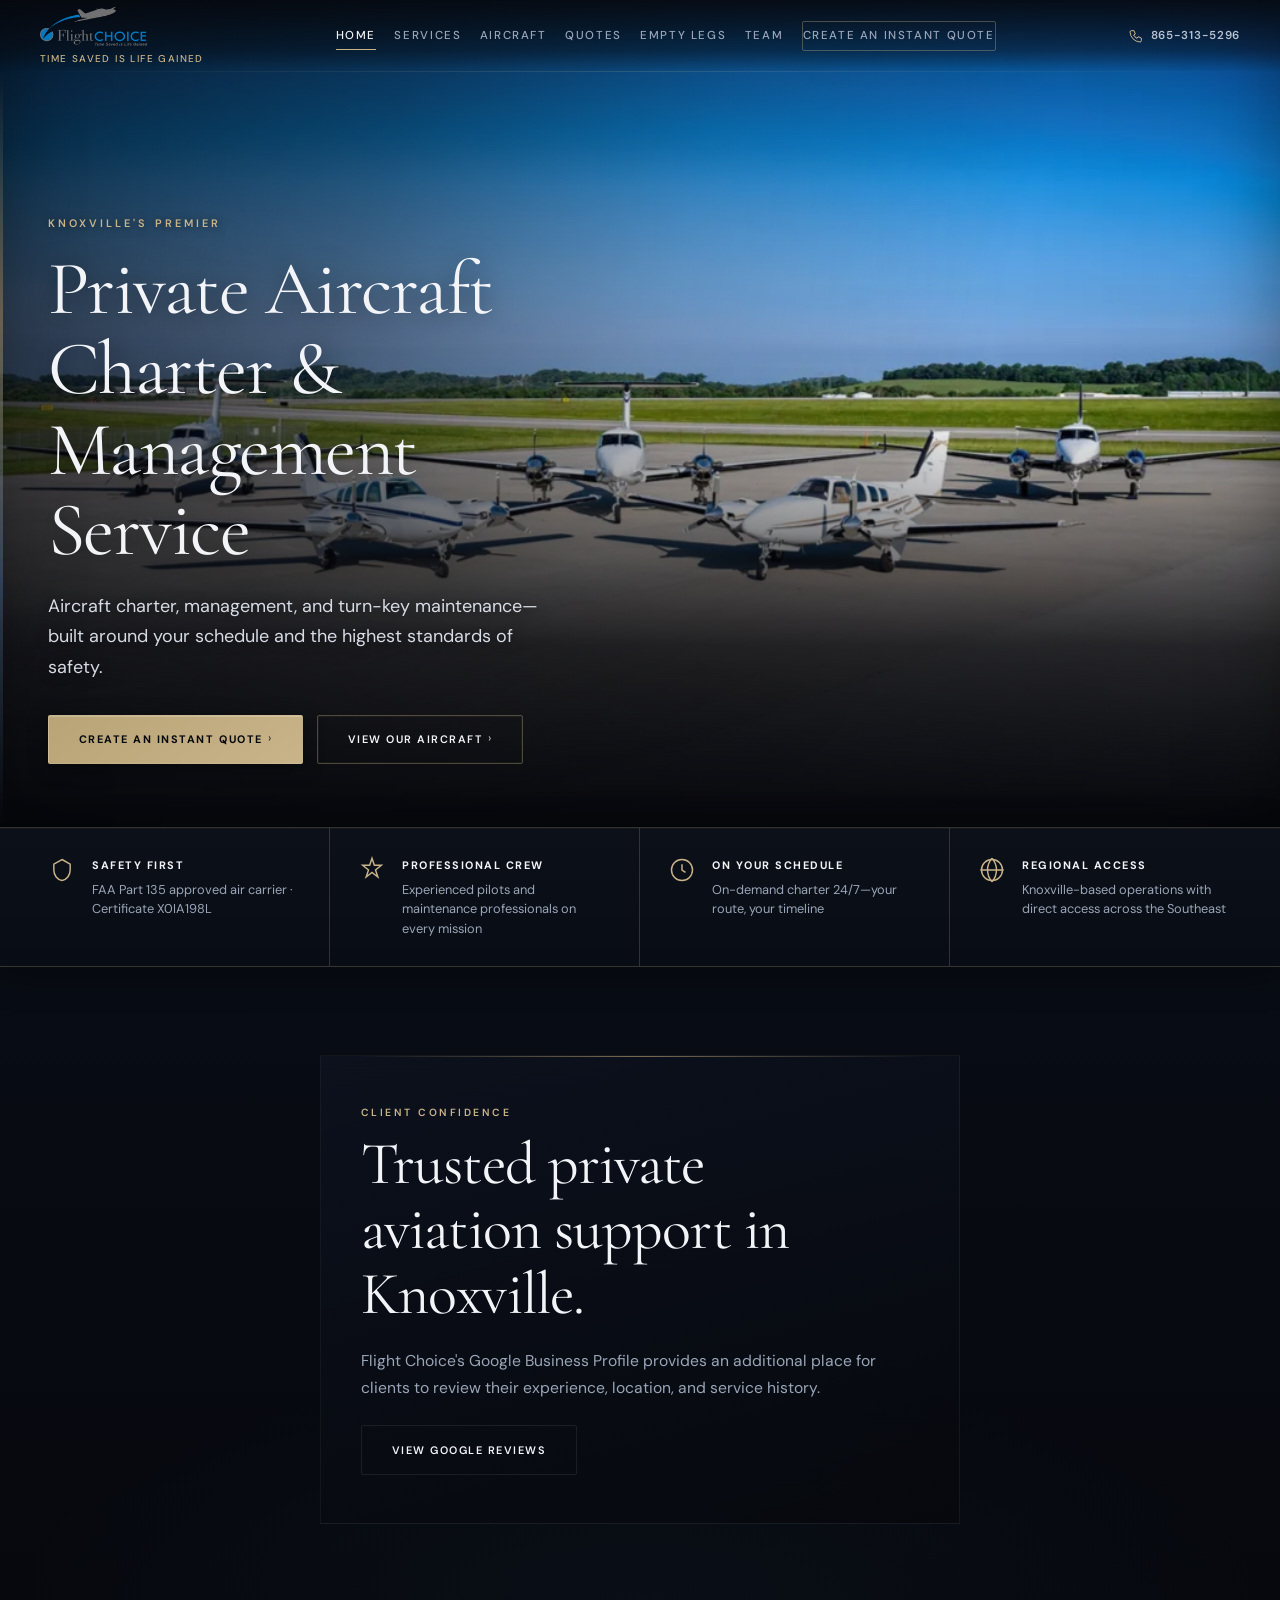
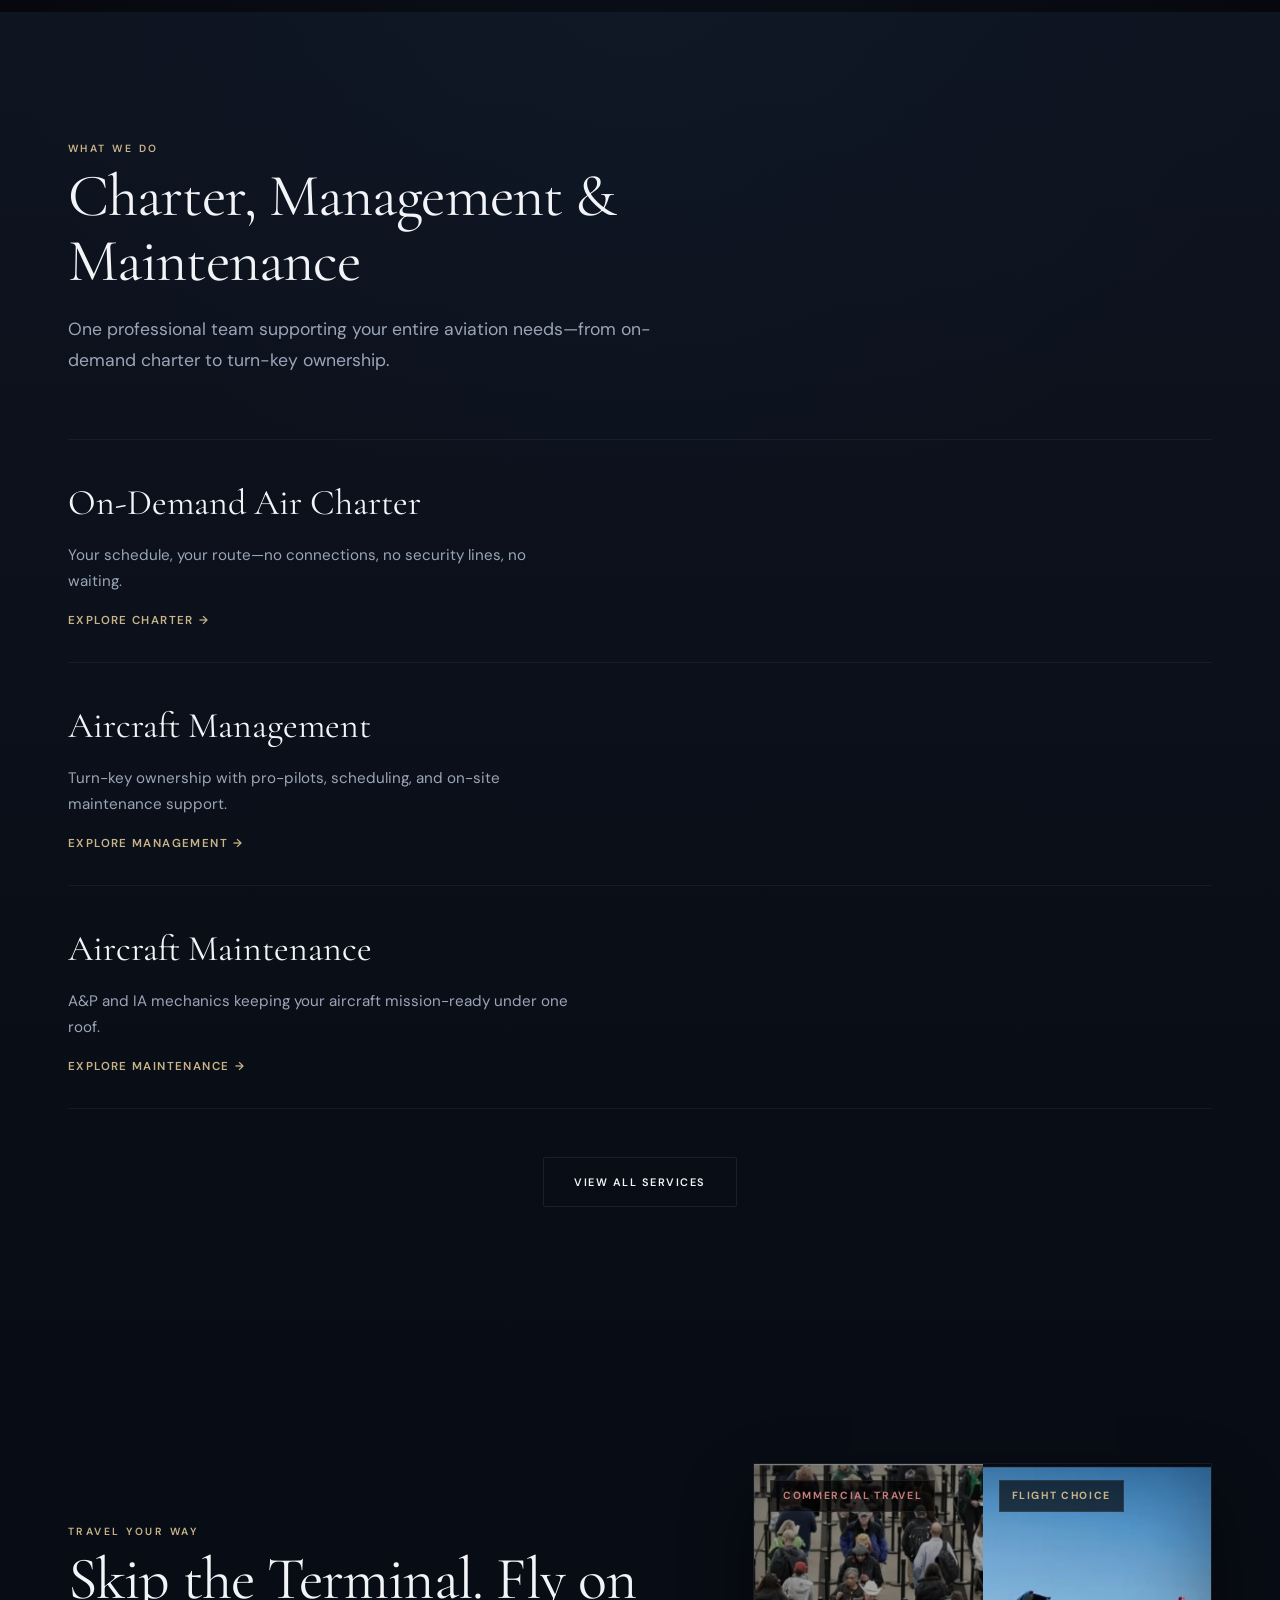
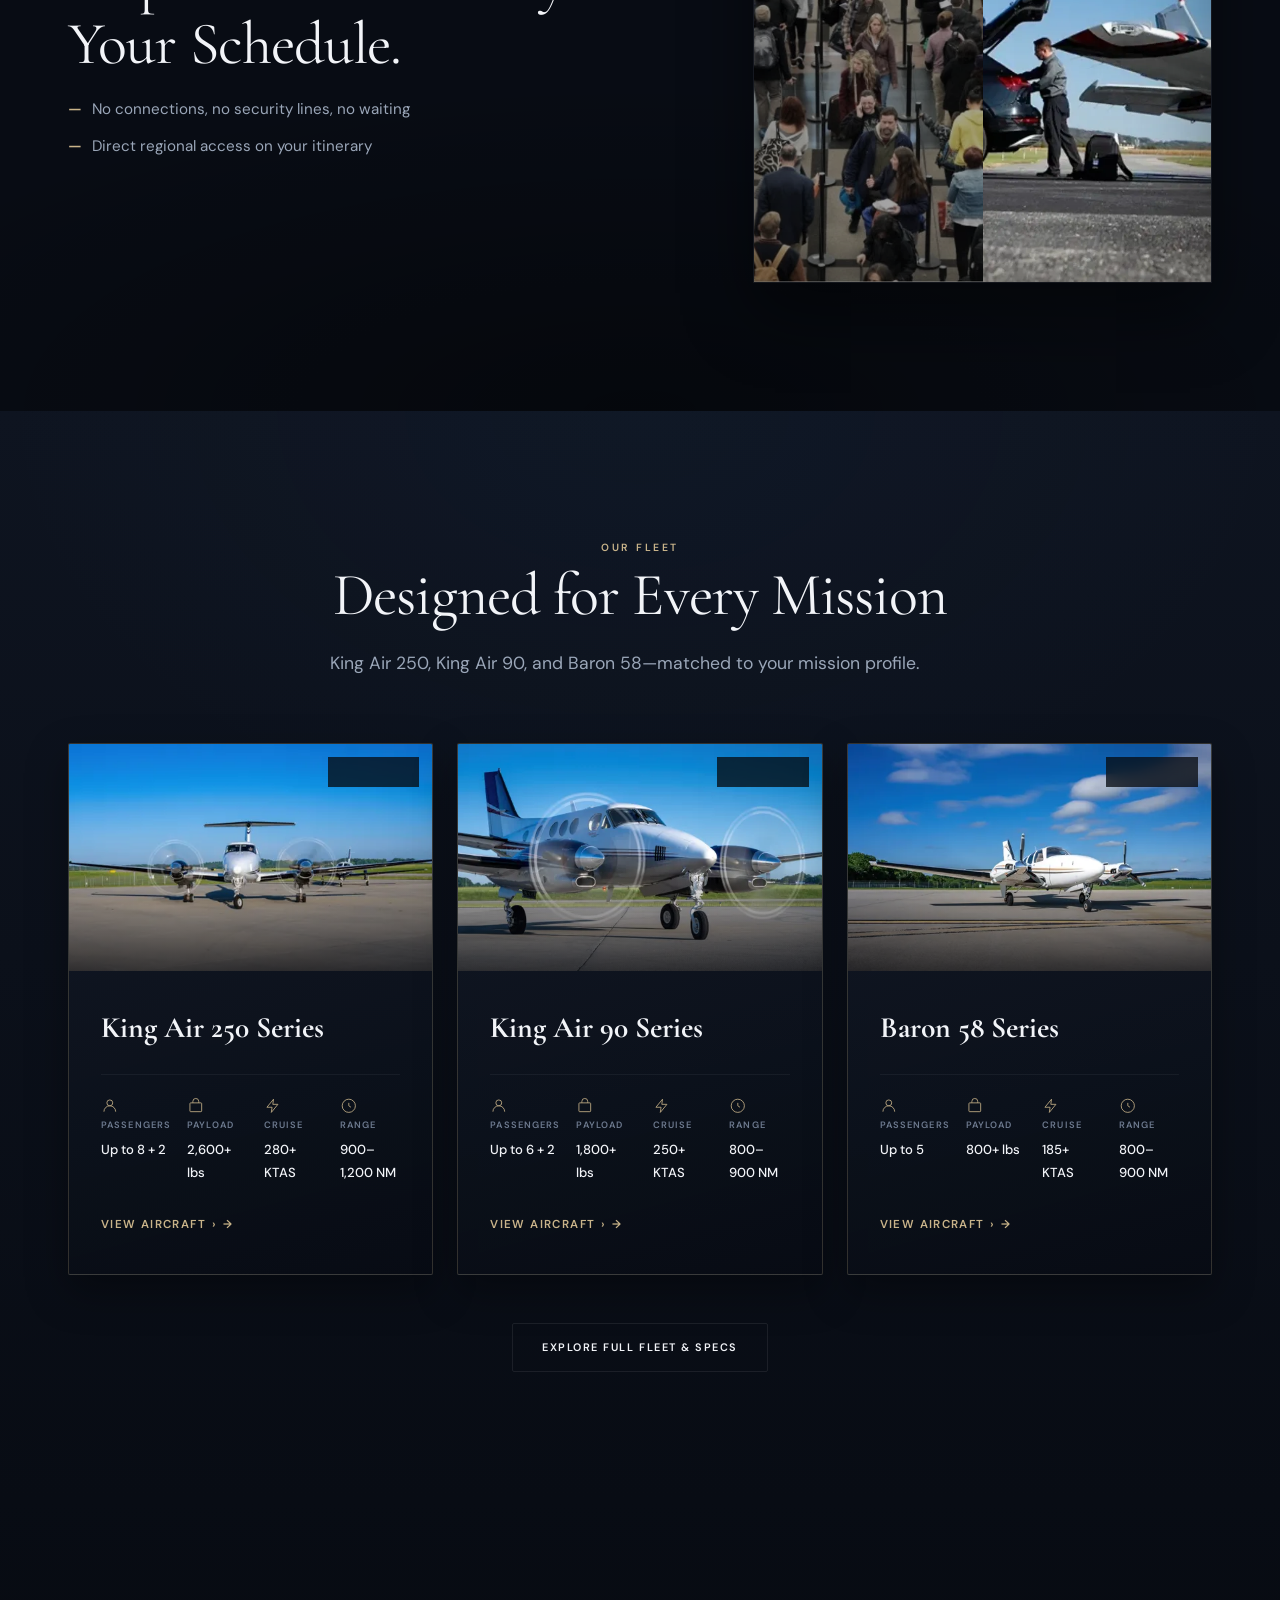
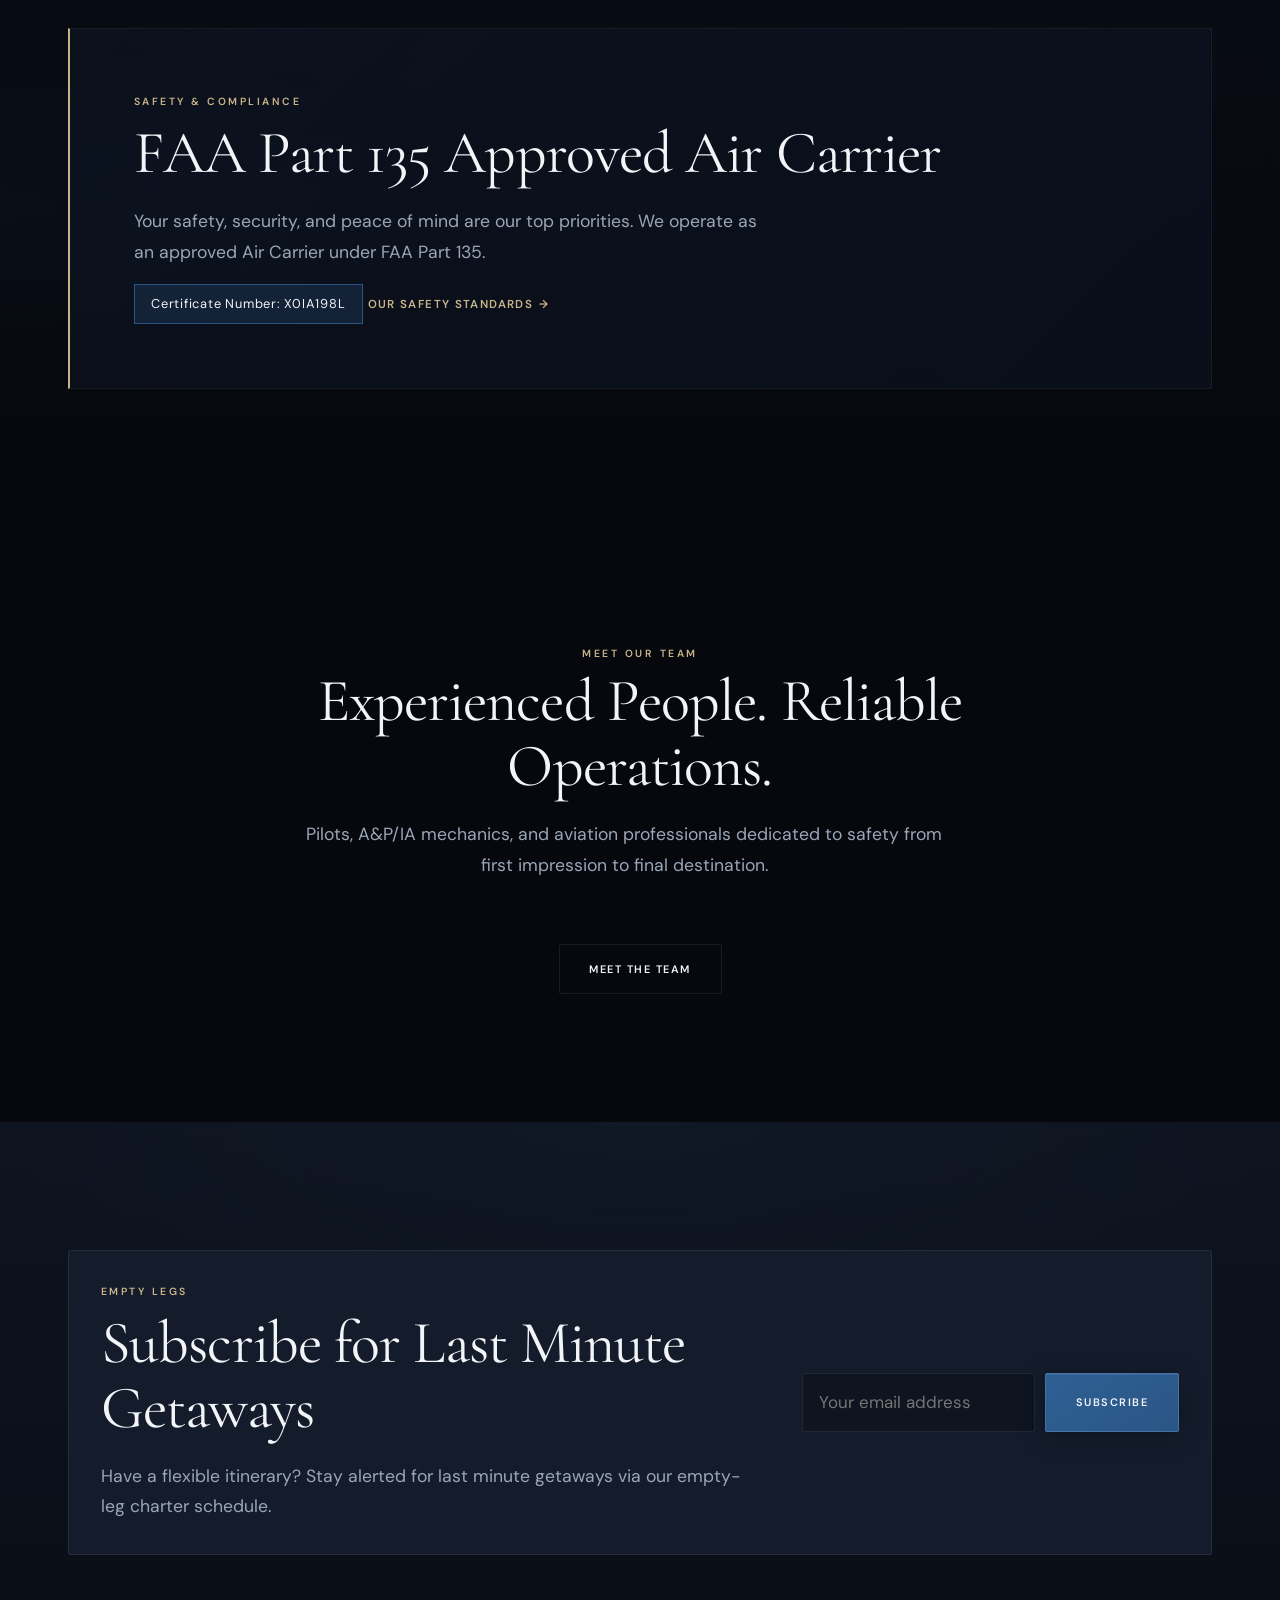
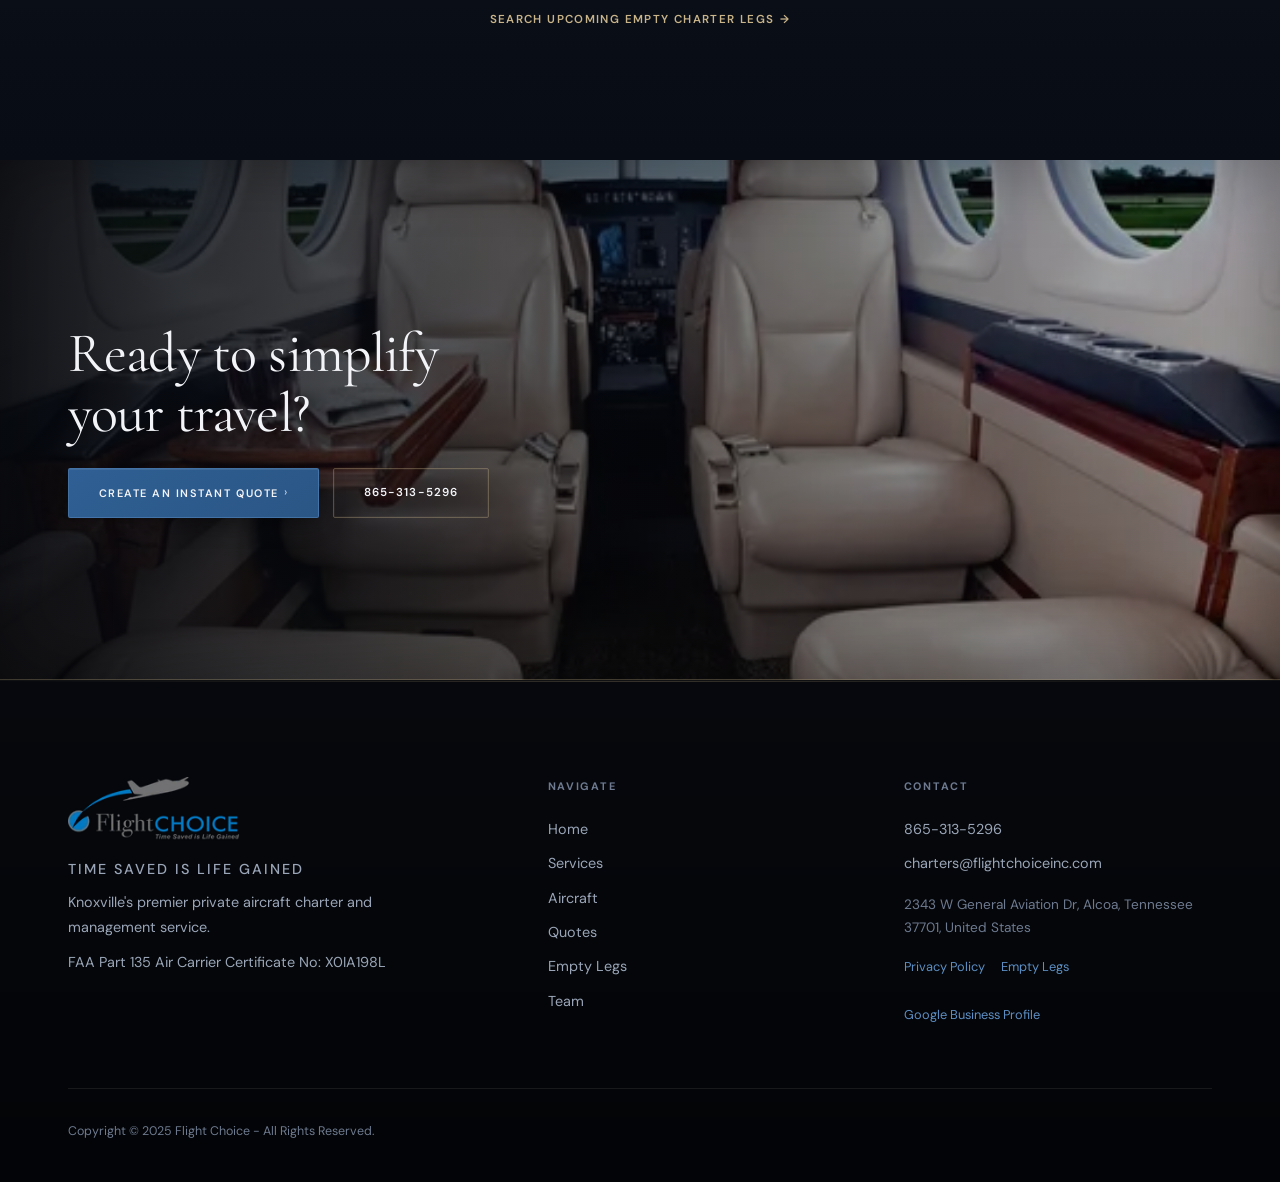
==== commit 0156e087: "Add files via upload" ====
--- a/index.html
+++ b/index.html
@@ -1,425 +1,425 @@
-<!DOCTYPE html>
-<html lang="en">
-<head>
-  <meta charset="UTF-8">
-  <meta name="viewport" content="width=device-width, initial-scale=1.0">
-  <meta name="description" content="Flight Choice — Knoxville private aircraft charter, management, and maintenance.">
-  <title>Home | Flight Choice</title>
-  <link rel="preconnect" href="https://fonts.googleapis.com">
-  <link rel="preconnect" href="https://fonts.gstatic.com" crossorigin>
-  <link href="https://fonts.googleapis.com/css2?family=Cormorant+Garamond:wght@400;500&family=DM+Sans:wght@400;500;600&display=swap" rel="stylesheet">
-  <link rel="preload" as="image" href="assets/images/hero/hero-fleet-lineup-wide.webp" fetchpriority="high">
-  <link rel="stylesheet" href="css/styles.css">
-  <link rel="preload" as="image" href="assets/images/branding/flight_choice_logo-sm.webp">
-  <link rel="icon" href="assets/images/branding/favicon.ico" sizes="32x32">
-  <link rel="icon" type="image/webp" href="assets/images/branding/favicon-32.webp" sizes="32x32">
-  <link rel="apple-touch-icon" href="assets/images/branding/apple-touch-icon.webp">
-</head>
-<body>
-  <div id="preloader" class="preloader" aria-hidden="true">
-    <img src="assets/images/branding/flight_choice_logo-md.webp" alt="Flight Choice logo" class="preloader-logo" width="220" height="73" decoding="async">
-  </div>
-  <a class="skip-link" href="#main">Skip to content</a>
-  <header class="site-header" role="banner">
-    <div class="nav-bar">
-      <a href="index.html" class="brand">
-        <img
-          src="assets/images/branding/flight_choice_logo-sm.webp"
-          srcset="assets/images/branding/flight_choice_logo-sm.webp 140w, assets/images/branding/flight_choice_logo-md.webp 220w"
-          sizes="(max-width: 1023px) 140px, 180px"
-          alt="Flight Choice logo"
-          class="brand-logo"
-          width="140"
-          height="47"
-          decoding="async"
-        >
-        <span class="brand-tagline">Time Saved is Life Gained</span>
-      </a>
-      <nav class="nav-desktop" aria-label="Primary">
-        <a href="index.html" class="is-active">Home</a>
-        <a href="services.html">Services</a>
-        <a href="aircraft.html">Aircraft</a>
-        <a href="quotes.html">Quotes</a>
-        <a href="empty-legs.html">Empty Legs</a>
-        <a href="team.html">Team</a>
-        <a href="quotes.html" class="btn btn-nav-outline nav-cta nav-cta-desktop">Create An Instant Quote</a>
-      </nav>
-      <div class="nav-actions">
-        <a href="tel:+18653135296" class="nav-phone" aria-label="Call Flight Choice">
-          <svg class="nav-phone__icon" viewBox="0 0 24 24" fill="none" stroke="currentColor" stroke-width="1.5" aria-hidden="true"><path d="M5 4h4l2 5-2.5 1.5a11 11 0 005 5L15 13l5 2v4a2 2 0 01-2 2A16 16 0 013 6a2 2 0 012-2z"/></svg>
-          865-313-5296
-        </a>
-        <button type="button" class="menu-btn" aria-expanded="false" aria-controls="mobile-menu" aria-label="Open menu">
-          <span></span><span></span><span></span>
-        </button>
-      </div>
-    </div>
-  </header>
-  <div id="mobile-menu" class="mobile-menu" aria-hidden="true" role="dialog" aria-label="Navigation menu">
-    <div class="mobile-menu-head">
-      <a href="index.html" class="brand brand--menu">
-        <img
-          src="assets/images/branding/flight_choice_logo-md.webp"
-          alt="Flight Choice logo"
-          class="brand-logo brand-logo--menu"
-          width="220"
-          height="73"
-          decoding="async"
-        >
-        <span class="brand-tagline">Time Saved is Life Gained</span>
-      </a>
-      <button type="button" class="mobile-close" aria-label="Close menu">&times;</button>
-    </div>
-    <div class="mobile-menu-body">
-      <nav class="mobile-nav" aria-label="Mobile">
-        <a href="index.html">
-          <span class="mobile-nav-thumb"><img src="assets/images/hero/hero-fleet-lineup-wide.webp" alt="" loading="lazy"></span>
-          <span class="mobile-nav-label">Home</span><span class="mobile-nav-arrow">→</span>
-        </a>
-        <a href="services.html">
-          <span class="mobile-nav-thumb"><img src="assets/images/operations/kingair-signature-fbo-boarding.webp" alt="" loading="lazy"></span>
-          <span class="mobile-nav-label">Services</span><span class="mobile-nav-arrow">→</span>
-        </a>
-        <a href="aircraft.html">
-          <span class="mobile-nav-thumb"><img src="assets/images/fleet/kingair-front-prop-running.webp" alt="" loading="lazy"></span>
-          <span class="mobile-nav-label">Aircraft</span><span class="mobile-nav-arrow">→</span>
-        </a>
-        <a href="quotes.html">
-          <span class="mobile-nav-thumb"><img src="assets/images/interior/kingair-executive-cabin-cream-leather.webp" alt="" loading="lazy"></span>
-          <span class="mobile-nav-label">Quotes</span><span class="mobile-nav-arrow">→</span>
-        </a>
-        <a href="empty-legs.html">
-          <span class="mobile-nav-thumb"><img src="assets/images/operations/private-transfer-luggage-to-aircraft.webp" alt="" loading="lazy"></span>
-          <span class="mobile-nav-label">Empty Legs</span><span class="mobile-nav-arrow">→</span>
-        </a>
-        <a href="team.html">
-          <span class="mobile-nav-thumb"><img src="assets/images/team/team-ramp-group-photo.webp" alt="" loading="lazy"></span>
-          <span class="mobile-nav-label">Team</span><span class="mobile-nav-arrow">→</span>
-        </a>
-      </nav>
-    </div>
-    <div class="mobile-menu-foot">
-      <a href="tel:+18653135296" class="phone-link">865-313-5296</a>
-      <a href="quotes.html" class="btn btn-gold">Create An Instant Quote</a>
-    </div>
-  </div>
-  <main id="main">
-
-    <section class="hero" aria-label="Hero">
-      <div class="hero-bg">
-        <img src="assets/images/hero/hero-fleet-lineup-wide.webp" alt="Flight Choice aircraft on the ramp" width="1920" height="1080" fetchpriority="high" decoding="async">
-      </div>
-      <div class="hero-shade" aria-hidden="true"></div>
-      <div class="hero-vignette" aria-hidden="true"></div>
-      <div class="hero-trim" aria-hidden="true"></div>
-      <div class="hero-inner">
-        <p class="hero-eyebrow hero-reveal hero-reveal--1">Knoxville's Premier</p>
-        <h1 class="hero-reveal hero-reveal--2">Private Aircraft Charter &amp; Management Service</h1>
-        <p class="hero-sub hero-reveal hero-reveal--3">Aircraft charter, management, and turn-key maintenance—built around your schedule and the highest standards of safety.</p>
-        <div class="hero-btns hero-reveal hero-reveal--4">
-          <a href="quotes.html" class="btn btn-gold">Create An Instant Quote <span class="btn-chevron" aria-hidden="true">›</span></a>
-          <a href="aircraft.html" class="btn btn-gold-outline">View Our Aircraft <span class="btn-chevron" aria-hidden="true">›</span></a>
-        </div>
-      </div>
-    </section>
-
-    <section class="trust-bar" aria-label="Why Flight Choice">
-      <div class="trust-bar__grid">
-        <article class="trust-pillar">
-          <span class="trust-pillar__icon" aria-hidden="true">
-            <svg viewBox="0 0 24 24" fill="none" stroke="currentColor" stroke-width="1.25"><path d="M12 3l7 4v5c0 4.5-3 8.5-7 9-4-.5-7-4.5-7-9V7l7-4z"/></svg>
-          </span>
-          <div>
-            <h3 class="trust-pillar__title">Safety First</h3>
-            <p class="trust-pillar__desc">FAA Part 135 approved air carrier · Certificate X0IA198L</p>
-          </div>
-        </article>
-        <article class="trust-pillar">
-          <span class="trust-pillar__icon" aria-hidden="true">
-            <svg viewBox="0 0 24 24" fill="none" stroke="currentColor" stroke-width="1.25"><path d="M12 2l2 6h6l-5 4 2 6-5-4-5 4 2-6-5-4h6l2-6z"/></svg>
-          </span>
-          <div>
-            <h3 class="trust-pillar__title">Professional Crew</h3>
-            <p class="trust-pillar__desc">Experienced pilots and maintenance professionals on every mission</p>
-          </div>
-        </article>
-        <article class="trust-pillar">
-          <span class="trust-pillar__icon" aria-hidden="true">
-            <svg viewBox="0 0 24 24" fill="none" stroke="currentColor" stroke-width="1.25"><circle cx="12" cy="12" r="9"/><path d="M12 7v5l3 2"/></svg>
-          </span>
-          <div>
-            <h3 class="trust-pillar__title">On Your Schedule</h3>
-            <p class="trust-pillar__desc">On-demand charter 24/7—your route, your timeline</p>
-          </div>
-        </article>
-        <article class="trust-pillar">
-          <span class="trust-pillar__icon" aria-hidden="true">
-            <svg viewBox="0 0 24 24" fill="none" stroke="currentColor" stroke-width="1.25"><circle cx="12" cy="12" r="9"/><path d="M2 12h20M12 2a15 15 0 010 20M12 2a15 15 0 000 20"/></svg>
-          </span>
-          <div>
-            <h3 class="trust-pillar__title">Regional Access</h3>
-            <p class="trust-pillar__desc">Knoxville-based operations with direct access across the Southeast</p>
-          </div>
-        </article>
-      </div>
-    </section>
-
-    <section class="google-trust-section" aria-labelledby="client-confidence">
-      <div class="container reveal">
-        <div data-google-trust="section" data-heading-id="client-confidence"></div>
-      </div>
-    </section>
-
-
-    <section class="section section--dark" aria-labelledby="services-overview">
-      <div class="container reveal">
-        <div class="section-head">
-          <p class="eyebrow">What We Do</p>
-          <h2 id="services-overview" class="h2">Charter, Management &amp; Maintenance</h2>
-          <p class="lead">One professional team supporting your entire aviation needs—from on-demand charter to turn-key ownership.</p>
-        </div>
-        <nav class="services-strip" aria-label="Services overview">
-          <a href="services.html#charter">
-            <h3>On-Demand Air Charter</h3>
-            <p>Your schedule, your route—no connections, no security lines, no waiting.</p>
-            <span class="link-arrow">Explore Charter</span>
-          </a>
-          <a href="services.html#management">
-            <h3>Aircraft Management</h3>
-            <p>Turn-key ownership with pro-pilots, scheduling, and on-site maintenance support.</p>
-            <span class="link-arrow">Explore Management</span>
-          </a>
-          <a href="services.html#maintenance">
-            <h3>Aircraft Maintenance</h3>
-            <p>A&amp;P and IA mechanics keeping your aircraft mission-ready under one roof.</p>
-            <span class="link-arrow">Explore Maintenance</span>
-          </a>
-        </nav>
-        <p class="section-cta"><a href="services.html" class="btn btn-ghost">View All Services</a></p>
-      </div>
-    </section>
-
-    <section class="section compare" aria-labelledby="compare-h">
-      <div class="container">
-        <div class="compare-editorial reveal">
-          <div class="section-head">
-            <p class="eyebrow">Travel Your Way</p>
-            <h2 id="compare-h" class="h2">Skip the Terminal. Fly on Your Schedule.</h2>
-            <ul class="compare-list">
-              <li>No connections, no security lines, no waiting</li>
-              <li>Direct regional access on your itinerary</li>
-            </ul>
-          </div>
-          <div class="compare-grid img-edge-fade">
-          <div class="compare-side compare-side--bad">
-            <span class="compare-label compare-label--bad">Commercial Travel</span>
-            <img src="assets/images/comparison/commercial-airport-crowd-comparison.webp" alt="Crowded commercial airport" loading="lazy" decoding="async">
-          </div>
-          <div class="compare-side compare-side--good">
-            <span class="compare-label compare-label--good">Flight Choice</span>
-            <img src="assets/images/operations/private-transfer-luggage-to-aircraft.webp" alt="Private transfer to aircraft" loading="lazy" decoding="async">
-          </div>
-          </div>
-        </div>
-      </div>
-    </section>
-
-    <section class="section section--dark" aria-labelledby="fleet-prev">
-      <div class="container">
-        <div class="section-head section-head--center reveal">
-          <p class="eyebrow">Our Fleet</p>
-          <h2 id="fleet-prev" class="h2">Designed for Every Mission</h2>
-          <p class="lead">King Air 250, King Air 90, and Baron 58—matched to your mission profile.</p>
-        </div>
-        <div class="fleet-showcase">
-          <article class="aircraft-card reveal">
-            <div class="aircraft-card__img img-zoom">
-              <span class="fleet-card__category">Turboprop</span>
-              <img src="assets/images/fleet/kingair-front-prop-running.webp" alt="King Air 250 on the ramp" loading="lazy" decoding="async">
-            </div>
-            <div class="aircraft-card__body">
-              <h3>King Air 250 Series</h3>
-              <dl class="fleet-specs">
-                <div class="fleet-spec">
-                  <span class="fleet-spec__icon" aria-hidden="true"><svg viewBox="0 0 24 24" fill="none" stroke="currentColor" stroke-width="1.25"><path d="M12 12a4 4 0 100-8 4 4 0 000 8zM4 20a8 8 0 0116 0"/></svg></span>
-                  <dt>Passengers</dt><dd>Up to 8 + 2</dd>
-                </div>
-                <div class="fleet-spec">
-                  <span class="fleet-spec__icon" aria-hidden="true"><svg viewBox="0 0 24 24" fill="none" stroke="currentColor" stroke-width="1.25"><rect x="4" y="8" width="16" height="12" rx="1"/><path d="M8 8V6a4 4 0 018 0v2"/></svg></span>
-                  <dt>Payload</dt><dd>2,600+ lbs</dd>
-                </div>
-                <div class="fleet-spec">
-                  <span class="fleet-spec__icon" aria-hidden="true"><svg viewBox="0 0 24 24" fill="none" stroke="currentColor" stroke-width="1.25"><path d="M13 3L4 14h7l-1 7 9-11h-7l1-7z"/></svg></span>
-                  <dt>Cruise</dt><dd>280+ KTAS</dd>
-                </div>
-                <div class="fleet-spec">
-                  <span class="fleet-spec__icon" aria-hidden="true"><svg viewBox="0 0 24 24" fill="none" stroke="currentColor" stroke-width="1.25"><circle cx="12" cy="12" r="9"/><path d="M12 8v4l3 2"/></svg></span>
-                  <dt>Range</dt><dd>900–1,200 NM</dd>
-                </div>
-              </dl>
-              <a href="aircraft.html#kingair-250" class="link-arrow">View Aircraft <span aria-hidden="true">›</span></a>
-            </div>
-          </article>
-          <article class="aircraft-card reveal">
-            <div class="aircraft-card__img img-zoom">
-              <span class="fleet-card__category">Turboprop</span>
-              <img src="assets/images/fleet/kingair-front-quarter-prop-blur.webp" alt="King Air 90" loading="lazy" decoding="async">
-            </div>
-            <div class="aircraft-card__body">
-              <h3>King Air 90 Series</h3>
-              <dl class="fleet-specs">
-                <div class="fleet-spec">
-                  <span class="fleet-spec__icon" aria-hidden="true"><svg viewBox="0 0 24 24" fill="none" stroke="currentColor" stroke-width="1.25"><path d="M12 12a4 4 0 100-8 4 4 0 000 8zM4 20a8 8 0 0116 0"/></svg></span>
-                  <dt>Passengers</dt><dd>Up to 6 + 2</dd>
-                </div>
-                <div class="fleet-spec">
-                  <span class="fleet-spec__icon" aria-hidden="true"><svg viewBox="0 0 24 24" fill="none" stroke="currentColor" stroke-width="1.25"><rect x="4" y="8" width="16" height="12" rx="1"/><path d="M8 8V6a4 4 0 018 0v2"/></svg></span>
-                  <dt>Payload</dt><dd>1,800+ lbs</dd>
-                </div>
-                <div class="fleet-spec">
-                  <span class="fleet-spec__icon" aria-hidden="true"><svg viewBox="0 0 24 24" fill="none" stroke="currentColor" stroke-width="1.25"><path d="M13 3L4 14h7l-1 7 9-11h-7l1-7z"/></svg></span>
-                  <dt>Cruise</dt><dd>250+ KTAS</dd>
-                </div>
-                <div class="fleet-spec">
-                  <span class="fleet-spec__icon" aria-hidden="true"><svg viewBox="0 0 24 24" fill="none" stroke="currentColor" stroke-width="1.25"><circle cx="12" cy="12" r="9"/><path d="M12 8v4l3 2"/></svg></span>
-                  <dt>Range</dt><dd>800–900 NM</dd>
-                </div>
-              </dl>
-              <a href="aircraft.html#kingair-90" class="link-arrow">View Aircraft <span aria-hidden="true">›</span></a>
-            </div>
-          </article>
-          <article class="aircraft-card reveal">
-            <div class="aircraft-card__img img-zoom">
-              <span class="fleet-card__category">Light Twin</span>
-              <img src="assets/images/fleet/baron-front-ramp-clouds.webp" alt="Baron 58" loading="lazy" decoding="async">
-            </div>
-            <div class="aircraft-card__body">
-              <h3>Baron 58 Series</h3>
-              <dl class="fleet-specs">
-                <div class="fleet-spec">
-                  <span class="fleet-spec__icon" aria-hidden="true"><svg viewBox="0 0 24 24" fill="none" stroke="currentColor" stroke-width="1.25"><path d="M12 12a4 4 0 100-8 4 4 0 000 8zM4 20a8 8 0 0116 0"/></svg></span>
-                  <dt>Passengers</dt><dd>Up to 5</dd>
-                </div>
-                <div class="fleet-spec">
-                  <span class="fleet-spec__icon" aria-hidden="true"><svg viewBox="0 0 24 24" fill="none" stroke="currentColor" stroke-width="1.25"><rect x="4" y="8" width="16" height="12" rx="1"/><path d="M8 8V6a4 4 0 018 0v2"/></svg></span>
-                  <dt>Payload</dt><dd>800+ lbs</dd>
-                </div>
-                <div class="fleet-spec">
-                  <span class="fleet-spec__icon" aria-hidden="true"><svg viewBox="0 0 24 24" fill="none" stroke="currentColor" stroke-width="1.25"><path d="M13 3L4 14h7l-1 7 9-11h-7l1-7z"/></svg></span>
-                  <dt>Cruise</dt><dd>185+ KTAS</dd>
-                </div>
-                <div class="fleet-spec">
-                  <span class="fleet-spec__icon" aria-hidden="true"><svg viewBox="0 0 24 24" fill="none" stroke="currentColor" stroke-width="1.25"><circle cx="12" cy="12" r="9"/><path d="M12 8v4l3 2"/></svg></span>
-                  <dt>Range</dt><dd>800–900 NM</dd>
-                </div>
-              </dl>
-              <a href="aircraft.html#baron-58" class="link-arrow">View Aircraft <span aria-hidden="true">›</span></a>
-            </div>
-          </article>
-        </div>
-        <p class="section-cta reveal"><a href="aircraft.html" class="btn btn-ghost">Explore Full Fleet &amp; Specs</a></p>
-      </div>
-    </section>
-
-    <section class="section section--deeper" aria-labelledby="safety-preview">
-      <div class="container reveal">
-        <div class="safety-preview-block">
-          <p class="eyebrow">Safety &amp; Compliance</p>
-          <h2 id="safety-preview" class="h2">FAA Part 135 Approved Air Carrier</h2>
-          <p class="lead">Your safety, security, and peace of mind are our top priorities. We operate as an approved Air Carrier under FAA Part 135.</p>
-          <p class="cert-badge">Certificate Number: X0IA198L</p>
-          <a href="services.html#safety" class="link-arrow">Our Safety Standards</a>
-        </div>
-      </div>
-    </section>
-
-    <section class="section team-teaser-section" aria-labelledby="team-teaser">
-      <div class="container reveal">
-        <div class="section-head section-head--center">
-          <p class="eyebrow">Meet Our Team</p>
-          <h2 id="team-teaser" class="h2">Experienced People. Reliable Operations.</h2>
-          <p class="lead">Pilots, A&amp;P/IA mechanics, and aviation professionals dedicated to safety from first impression to final destination.</p>
-        </div>
-        <p class="section-cta"><a href="team.html" class="btn btn-ghost">Meet the Team</a></p>
-      </div>
-    </section>
-
-    <section class="section section--dark" aria-labelledby="empty-sub">
-      <div class="container reveal">
-        <div class="subscribe-box subscribe-editorial">
-          <div>
-            <p class="eyebrow">Empty Legs</p>
-            <h2 id="empty-sub" class="h2">Subscribe for Last Minute Getaways</h2>
-            <p class="lead">Have a flexible itinerary? Stay alerted for last minute getaways via our empty-leg charter schedule.</p>
-          </div>
-          <form class="subscribe-form quote-form" action="#" method="post" aria-label="Empty leg email signup">
-            <input type="email" name="email" placeholder="Your email address" required aria-label="Email for empty leg alerts">
-            <button type="submit" class="btn btn-primary">Subscribe</button>
-          </form>
-        </div>
-        <p class="section-cta"><a href="empty-legs.html" class="link-arrow">Search Upcoming Empty Charter Legs</a></p>
-      </div>
-    </section>
-
-    <section class="cta-band" aria-labelledby="home-cta">
-      <div class="cta-band__bg"><img src="assets/images/interior/kingair-executive-cabin-cream-leather.webp" alt="King Air executive cabin interior" loading="lazy" decoding="async"></div>
-      <div class="cta-band__shade" aria-hidden="true"></div>
-      <div class="container">
-        <h2 id="home-cta" class="h2">Ready to simplify your travel?</h2>
-        <div class="cta-btns">
-          <a href="quotes.html" class="btn btn-primary">Create An Instant Quote <span class="btn-chevron" aria-hidden="true">›</span></a>
-          <a href="tel:+18653135296" class="btn btn-gold-outline">865-313-5296</a>
-        </div>
-      </div>
-    </section>
-
-  </main>
-  <footer class="site-footer">
-    <div class="container">
-      <div class="footer-grid">
-        <div class="footer-brand">
-          <a href="index.html" class="footer-logo-link">
-            <img
-              src="assets/images/branding/flight_choice_logo-md.webp"
-              alt="Flight Choice logo"
-              class="footer-logo"
-              width="200"
-              height="67"
-              loading="lazy"
-              decoding="async"
-            >
-          </a>
-          <p class="brand-tagline" style="margin-bottom:0.75rem;">Time Saved is Life Gained</p>
-          <p>Knoxville's premier private aircraft charter and management service.</p>
-          <p class="footer-cert">FAA Part 135 Air Carrier Certificate No: X0IA198L</p>
-        </div>
-        <div class="footer-col">
-          <h4>Navigate</h4>
-          <a href="index.html">Home</a>
-          <a href="services.html">Services</a>
-          <a href="aircraft.html">Aircraft</a>
-          <a href="quotes.html">Quotes</a>
-          <a href="empty-legs.html">Empty Legs</a>
-          <a href="team.html">Team</a>
-        </div>
-        <div class="footer-col">
-          <h4>Contact</h4>
-          <a href="tel:+18653135296">865-313-5296</a>
-          <a href="mailto:charters@flightchoiceinc.com">charters@flightchoiceinc.com</a>
-          <p style="margin-top:0.75rem;font-size:0.85rem;color:var(--text-dim);">2343 W General Aviation Dr, Alcoa, Tennessee 37701, United States</p>
-          <div class="footer-legal">
-            <a href="privacy.html">Privacy Policy</a>
-            <a href="empty-legs.html">Empty Legs</a>
-            <span data-google-trust="footer"></span>
-          </div>
-        </div>
-      </div>
-      <div class="footer-bottom">
-        <span>Copyright &copy; 2025 Flight Choice - All Rights Reserved.</span>
-      </div>
-    </div>
-  </footer>
-  <script src="js/google-trust.js" defer></script>
-  <script src="js/main.js" defer></script>
-</body>
+<!DOCTYPE html>
+<html lang="en">
+<head>
+  <meta charset="UTF-8">
+  <meta name="viewport" content="width=device-width, initial-scale=1.0">
+  <meta name="description" content="Flight Choice — Knoxville private aircraft charter, management, and maintenance.">
+  <title>Home | Flight Choice</title>
+  <link rel="preconnect" href="https://fonts.googleapis.com">
+  <link rel="preconnect" href="https://fonts.gstatic.com" crossorigin>
+  <link href="https://fonts.googleapis.com/css2?family=Cormorant+Garamond:wght@400;500&family=DM+Sans:wght@400;500;600&display=swap" rel="stylesheet">
+  <link rel="preload" as="image" href="assets/images/hero/hero-fleet-lineup-wide.webp" fetchpriority="high">
+  <link rel="stylesheet" href="css/styles.css">
+  <link rel="preload" as="image" href="assets/images/branding/flight_choice_logo-sm.webp">
+  <link rel="icon" href="assets/images/branding/favicon.ico" sizes="32x32">
+  <link rel="icon" type="image/webp" href="assets/images/branding/favicon-32.webp" sizes="32x32">
+  <link rel="apple-touch-icon" href="assets/images/branding/apple-touch-icon.webp">
+</head>
+<body>
+  <div id="preloader" class="preloader" aria-hidden="true">
+    <img src="assets/images/branding/flight_choice_logo-md.webp" alt="Flight Choice logo" class="preloader-logo" width="220" height="73" decoding="async">
+  </div>
+  <a class="skip-link" href="#main">Skip to content</a>
+  <header class="site-header" role="banner">
+    <div class="nav-bar">
+      <a href="index.html" class="brand">
+        <img
+          src="assets/images/branding/flight_choice_logo-sm.webp"
+          srcset="assets/images/branding/flight_choice_logo-sm.webp 140w, assets/images/branding/flight_choice_logo-md.webp 220w"
+          sizes="(max-width: 1023px) 140px, 180px"
+          alt="Flight Choice logo"
+          class="brand-logo"
+          width="140"
+          height="47"
+          decoding="async"
+        >
+        <span class="brand-tagline">Time Saved is Life Gained</span>
+      </a>
+      <nav class="nav-desktop" aria-label="Primary">
+        <a href="index.html" class="is-active">Home</a>
+        <a href="services.html">Services</a>
+        <a href="aircraft.html">Aircraft</a>
+        <a href="quotes.html">Quotes</a>
+        <a href="empty-legs.html">Empty Legs</a>
+        <a href="team.html">Team</a>
+        <a href="quotes.html" class="btn btn-nav-outline nav-cta nav-cta-desktop">Create An Instant Quote</a>
+      </nav>
+      <div class="nav-actions">
+        <a href="tel:+18653135296" class="nav-phone" aria-label="Call Flight Choice">
+          <svg class="nav-phone__icon" viewBox="0 0 24 24" fill="none" stroke="currentColor" stroke-width="1.5" aria-hidden="true"><path d="M5 4h4l2 5-2.5 1.5a11 11 0 005 5L15 13l5 2v4a2 2 0 01-2 2A16 16 0 013 6a2 2 0 012-2z"/></svg>
+          865-313-5296
+        </a>
+        <button type="button" class="menu-btn" aria-expanded="false" aria-controls="mobile-menu" aria-label="Open menu">
+          <span></span><span></span><span></span>
+        </button>
+      </div>
+    </div>
+  </header>
+  <div id="mobile-menu" class="mobile-menu" aria-hidden="true" role="dialog" aria-label="Navigation menu">
+    <div class="mobile-menu-head">
+      <a href="index.html" class="brand brand--menu">
+        <img
+          src="assets/images/branding/flight_choice_logo-md.webp"
+          alt="Flight Choice logo"
+          class="brand-logo brand-logo--menu"
+          width="220"
+          height="73"
+          decoding="async"
+        >
+        <span class="brand-tagline">Time Saved is Life Gained</span>
+      </a>
+      <button type="button" class="mobile-close" aria-label="Close menu">&times;</button>
+    </div>
+    <div class="mobile-menu-body">
+      <nav class="mobile-nav" aria-label="Mobile">
+        <a href="index.html">
+          <span class="mobile-nav-thumb"><img src="assets/images/hero/hero-fleet-lineup-wide.webp" alt="" loading="lazy"></span>
+          <span class="mobile-nav-label">Home</span><span class="mobile-nav-arrow">→</span>
+        </a>
+        <a href="services.html">
+          <span class="mobile-nav-thumb"><img src="assets/images/operations/kingair-signature-fbo-boarding.webp" alt="" loading="lazy"></span>
+          <span class="mobile-nav-label">Services</span><span class="mobile-nav-arrow">→</span>
+        </a>
+        <a href="aircraft.html">
+          <span class="mobile-nav-thumb"><img src="assets/images/fleet/kingair-front-prop-running.webp" alt="" loading="lazy"></span>
+          <span class="mobile-nav-label">Aircraft</span><span class="mobile-nav-arrow">→</span>
+        </a>
+        <a href="quotes.html">
+          <span class="mobile-nav-thumb"><img src="assets/images/interior/kingair-executive-cabin-cream-leather.webp" alt="" loading="lazy"></span>
+          <span class="mobile-nav-label">Quotes</span><span class="mobile-nav-arrow">→</span>
+        </a>
+        <a href="empty-legs.html">
+          <span class="mobile-nav-thumb"><img src="assets/images/operations/private-transfer-luggage-to-aircraft.webp" alt="" loading="lazy"></span>
+          <span class="mobile-nav-label">Empty Legs</span><span class="mobile-nav-arrow">→</span>
+        </a>
+        <a href="team.html">
+          <span class="mobile-nav-thumb"><img src="assets/images/team/team-ramp-group-photo.webp" alt="" loading="lazy"></span>
+          <span class="mobile-nav-label">Team</span><span class="mobile-nav-arrow">→</span>
+        </a>
+      </nav>
+    </div>
+    <div class="mobile-menu-foot">
+      <a href="tel:+18653135296" class="phone-link">865-313-5296</a>
+      <a href="quotes.html" class="btn btn-gold">Create An Instant Quote</a>
+    </div>
+  </div>
+  <main id="main">
+
+    <section class="hero" aria-label="Hero">
+      <div class="hero-bg">
+        <img src="assets/images/hero/hero-fleet-lineup-wide.webp" alt="Flight Choice aircraft on the ramp" width="1920" height="1080" fetchpriority="high" decoding="async">
+      </div>
+      <div class="hero-shade" aria-hidden="true"></div>
+      <div class="hero-vignette" aria-hidden="true"></div>
+      <div class="hero-trim" aria-hidden="true"></div>
+      <div class="hero-inner">
+        <p class="hero-eyebrow hero-reveal hero-reveal--1">Knoxville's Premier</p>
+        <h1 class="hero-reveal hero-reveal--2">Private Aircraft Charter &amp; Management Service</h1>
+        <p class="hero-sub hero-reveal hero-reveal--3">Aircraft charter, management, and turn-key maintenance—built around your schedule and the highest standards of safety.</p>
+        <div class="hero-btns hero-reveal hero-reveal--4">
+          <a href="quotes.html" class="btn btn-gold">Create An Instant Quote <span class="btn-chevron" aria-hidden="true">›</span></a>
+          <a href="aircraft.html" class="btn btn-gold-outline">View Our Aircraft <span class="btn-chevron" aria-hidden="true">›</span></a>
+        </div>
+      </div>
+    </section>
+
+    <section class="trust-bar" aria-label="Why Flight Choice">
+      <div class="trust-bar__grid">
+        <article class="trust-pillar">
+          <span class="trust-pillar__icon" aria-hidden="true">
+            <svg viewBox="0 0 24 24" fill="none" stroke="currentColor" stroke-width="1.25"><path d="M12 3l7 4v5c0 4.5-3 8.5-7 9-4-.5-7-4.5-7-9V7l7-4z"/></svg>
+          </span>
+          <div>
+            <h3 class="trust-pillar__title">Safety First</h3>
+            <p class="trust-pillar__desc">FAA Part 135 approved air carrier · Certificate X0IA198L</p>
+          </div>
+        </article>
+        <article class="trust-pillar">
+          <span class="trust-pillar__icon" aria-hidden="true">
+            <svg viewBox="0 0 24 24" fill="none" stroke="currentColor" stroke-width="1.25"><path d="M12 2l2 6h6l-5 4 2 6-5-4-5 4 2-6-5-4h6l2-6z"/></svg>
+          </span>
+          <div>
+            <h3 class="trust-pillar__title">Professional Crew</h3>
+            <p class="trust-pillar__desc">Experienced pilots and maintenance professionals on every mission</p>
+          </div>
+        </article>
+        <article class="trust-pillar">
+          <span class="trust-pillar__icon" aria-hidden="true">
+            <svg viewBox="0 0 24 24" fill="none" stroke="currentColor" stroke-width="1.25"><circle cx="12" cy="12" r="9"/><path d="M12 7v5l3 2"/></svg>
+          </span>
+          <div>
+            <h3 class="trust-pillar__title">On Your Schedule</h3>
+            <p class="trust-pillar__desc">On-demand charter 24/7—your route, your timeline</p>
+          </div>
+        </article>
+        <article class="trust-pillar">
+          <span class="trust-pillar__icon" aria-hidden="true">
+            <svg viewBox="0 0 24 24" fill="none" stroke="currentColor" stroke-width="1.25"><circle cx="12" cy="12" r="9"/><path d="M2 12h20M12 2a15 15 0 010 20M12 2a15 15 0 000 20"/></svg>
+          </span>
+          <div>
+            <h3 class="trust-pillar__title">Regional Access</h3>
+            <p class="trust-pillar__desc">Knoxville-based operations with direct access across the Southeast</p>
+          </div>
+        </article>
+      </div>
+    </section>
+
+    <section class="google-trust-section" aria-labelledby="client-confidence">
+      <div class="container reveal">
+        <div data-google-trust="section" data-heading-id="client-confidence"></div>
+      </div>
+    </section>
+
+
+    <section class="section section--dark" aria-labelledby="services-overview">
+      <div class="container reveal">
+        <div class="section-head">
+          <p class="eyebrow">What We Do</p>
+          <h2 id="services-overview" class="h2">Charter, Management &amp; Maintenance</h2>
+          <p class="lead">One professional team supporting your entire aviation needs—from on-demand charter to turn-key ownership.</p>
+        </div>
+        <nav class="services-strip" aria-label="Services overview">
+          <a href="services.html#charter">
+            <h3>On-Demand Air Charter</h3>
+            <p>Your schedule, your route—no connections, no security lines, no waiting.</p>
+            <span class="link-arrow">Explore Charter</span>
+          </a>
+          <a href="services.html#management">
+            <h3>Aircraft Management</h3>
+            <p>Turn-key ownership with pro-pilots, scheduling, and on-site maintenance support.</p>
+            <span class="link-arrow">Explore Management</span>
+          </a>
+          <a href="services.html#maintenance">
+            <h3>Aircraft Maintenance</h3>
+            <p>A&amp;P and IA mechanics keeping your aircraft mission-ready under one roof.</p>
+            <span class="link-arrow">Explore Maintenance</span>
+          </a>
+        </nav>
+        <p class="section-cta"><a href="services.html" class="btn btn-ghost">View All Services</a></p>
+      </div>
+    </section>
+
+    <section class="section compare" aria-labelledby="compare-h">
+      <div class="container">
+        <div class="compare-editorial reveal">
+          <div class="section-head">
+            <p class="eyebrow">Travel Your Way</p>
+            <h2 id="compare-h" class="h2">Skip the Terminal. Fly on Your Schedule.</h2>
+            <ul class="compare-list">
+              <li>No connections, no security lines, no waiting</li>
+              <li>Direct regional access on your itinerary</li>
+            </ul>
+          </div>
+          <div class="compare-grid img-edge-fade">
+          <div class="compare-side compare-side--bad">
+            <span class="compare-label compare-label--bad">Commercial Travel</span>
+            <img src="assets/images/comparison/commercial-airport-crowd-comparison.webp" alt="Crowded commercial airport" loading="lazy" decoding="async">
+          </div>
+          <div class="compare-side compare-side--good">
+            <span class="compare-label compare-label--good">Flight Choice</span>
+            <img src="assets/images/operations/private-transfer-luggage-to-aircraft.webp" alt="Private transfer to aircraft" loading="lazy" decoding="async">
+          </div>
+          </div>
+        </div>
+      </div>
+    </section>
+
+    <section class="section section--dark" aria-labelledby="fleet-prev">
+      <div class="container">
+        <div class="section-head section-head--center reveal">
+          <p class="eyebrow">Our Fleet</p>
+          <h2 id="fleet-prev" class="h2">Designed for Every Mission</h2>
+          <p class="lead">King Air 250, King Air 90, and Baron 58—matched to your mission profile.</p>
+        </div>
+        <div class="fleet-showcase">
+          <article class="aircraft-card reveal">
+            <div class="aircraft-card__img img-zoom">
+              <span class="fleet-card__category">Turboprop</span>
+              <img src="assets/images/fleet/kingair-front-prop-running.webp" alt="King Air 250 on the ramp" loading="lazy" decoding="async">
+            </div>
+            <div class="aircraft-card__body">
+              <h3>King Air 250 Series</h3>
+              <dl class="fleet-specs">
+                <div class="fleet-spec">
+                  <span class="fleet-spec__icon" aria-hidden="true"><svg viewBox="0 0 24 24" fill="none" stroke="currentColor" stroke-width="1.25"><path d="M12 12a4 4 0 100-8 4 4 0 000 8zM4 20a8 8 0 0116 0"/></svg></span>
+                  <dt>Passengers</dt><dd>Up to 8 + 2</dd>
+                </div>
+                <div class="fleet-spec">
+                  <span class="fleet-spec__icon" aria-hidden="true"><svg viewBox="0 0 24 24" fill="none" stroke="currentColor" stroke-width="1.25"><rect x="4" y="8" width="16" height="12" rx="1"/><path d="M8 8V6a4 4 0 018 0v2"/></svg></span>
+                  <dt>Payload</dt><dd>2,600+ lbs</dd>
+                </div>
+                <div class="fleet-spec">
+                  <span class="fleet-spec__icon" aria-hidden="true"><svg viewBox="0 0 24 24" fill="none" stroke="currentColor" stroke-width="1.25"><path d="M13 3L4 14h7l-1 7 9-11h-7l1-7z"/></svg></span>
+                  <dt>Cruise</dt><dd>280+ KTAS</dd>
+                </div>
+                <div class="fleet-spec">
+                  <span class="fleet-spec__icon" aria-hidden="true"><svg viewBox="0 0 24 24" fill="none" stroke="currentColor" stroke-width="1.25"><circle cx="12" cy="12" r="9"/><path d="M12 8v4l3 2"/></svg></span>
+                  <dt>Range</dt><dd>900–1,200 NM</dd>
+                </div>
+              </dl>
+              <a href="aircraft.html#kingair-250" class="link-arrow">View Aircraft <span aria-hidden="true">›</span></a>
+            </div>
+          </article>
+          <article class="aircraft-card reveal">
+            <div class="aircraft-card__img img-zoom">
+              <span class="fleet-card__category">Turboprop</span>
+              <img src="assets/images/fleet/kingair-front-quarter-prop-blur.webp" alt="King Air 90" loading="lazy" decoding="async">
+            </div>
+            <div class="aircraft-card__body">
+              <h3>King Air 90 Series</h3>
+              <dl class="fleet-specs">
+                <div class="fleet-spec">
+                  <span class="fleet-spec__icon" aria-hidden="true"><svg viewBox="0 0 24 24" fill="none" stroke="currentColor" stroke-width="1.25"><path d="M12 12a4 4 0 100-8 4 4 0 000 8zM4 20a8 8 0 0116 0"/></svg></span>
+                  <dt>Passengers</dt><dd>Up to 6 + 2</dd>
+                </div>
+                <div class="fleet-spec">
+                  <span class="fleet-spec__icon" aria-hidden="true"><svg viewBox="0 0 24 24" fill="none" stroke="currentColor" stroke-width="1.25"><rect x="4" y="8" width="16" height="12" rx="1"/><path d="M8 8V6a4 4 0 018 0v2"/></svg></span>
+                  <dt>Payload</dt><dd>1,800+ lbs</dd>
+                </div>
+                <div class="fleet-spec">
+                  <span class="fleet-spec__icon" aria-hidden="true"><svg viewBox="0 0 24 24" fill="none" stroke="currentColor" stroke-width="1.25"><path d="M13 3L4 14h7l-1 7 9-11h-7l1-7z"/></svg></span>
+                  <dt>Cruise</dt><dd>250+ KTAS</dd>
+                </div>
+                <div class="fleet-spec">
+                  <span class="fleet-spec__icon" aria-hidden="true"><svg viewBox="0 0 24 24" fill="none" stroke="currentColor" stroke-width="1.25"><circle cx="12" cy="12" r="9"/><path d="M12 8v4l3 2"/></svg></span>
+                  <dt>Range</dt><dd>800–900 NM</dd>
+                </div>
+              </dl>
+              <a href="aircraft.html#kingair-90" class="link-arrow">View Aircraft <span aria-hidden="true">›</span></a>
+            </div>
+          </article>
+          <article class="aircraft-card reveal">
+            <div class="aircraft-card__img img-zoom">
+              <span class="fleet-card__category">Light Twin</span>
+              <img src="assets/images/fleet/baron-front-ramp-clouds.webp" alt="Baron 58" loading="lazy" decoding="async">
+            </div>
+            <div class="aircraft-card__body">
+              <h3>Baron 58 Series</h3>
+              <dl class="fleet-specs">
+                <div class="fleet-spec">
+                  <span class="fleet-spec__icon" aria-hidden="true"><svg viewBox="0 0 24 24" fill="none" stroke="currentColor" stroke-width="1.25"><path d="M12 12a4 4 0 100-8 4 4 0 000 8zM4 20a8 8 0 0116 0"/></svg></span>
+                  <dt>Passengers</dt><dd>Up to 5</dd>
+                </div>
+                <div class="fleet-spec">
+                  <span class="fleet-spec__icon" aria-hidden="true"><svg viewBox="0 0 24 24" fill="none" stroke="currentColor" stroke-width="1.25"><rect x="4" y="8" width="16" height="12" rx="1"/><path d="M8 8V6a4 4 0 018 0v2"/></svg></span>
+                  <dt>Payload</dt><dd>800+ lbs</dd>
+                </div>
+                <div class="fleet-spec">
+                  <span class="fleet-spec__icon" aria-hidden="true"><svg viewBox="0 0 24 24" fill="none" stroke="currentColor" stroke-width="1.25"><path d="M13 3L4 14h7l-1 7 9-11h-7l1-7z"/></svg></span>
+                  <dt>Cruise</dt><dd>185+ KTAS</dd>
+                </div>
+                <div class="fleet-spec">
+                  <span class="fleet-spec__icon" aria-hidden="true"><svg viewBox="0 0 24 24" fill="none" stroke="currentColor" stroke-width="1.25"><circle cx="12" cy="12" r="9"/><path d="M12 8v4l3 2"/></svg></span>
+                  <dt>Range</dt><dd>800–900 NM</dd>
+                </div>
+              </dl>
+              <a href="aircraft.html#baron-58" class="link-arrow">View Aircraft <span aria-hidden="true">›</span></a>
+            </div>
+          </article>
+        </div>
+        <p class="section-cta reveal"><a href="aircraft.html" class="btn btn-ghost">Explore Full Fleet &amp; Specs</a></p>
+      </div>
+    </section>
+
+    <section class="section section--deeper" aria-labelledby="safety-preview">
+      <div class="container reveal">
+        <div class="safety-preview-block">
+          <p class="eyebrow">Safety &amp; Compliance</p>
+          <h2 id="safety-preview" class="h2">FAA Part 135 Approved Air Carrier</h2>
+          <p class="lead">Your safety, security, and peace of mind are our top priorities. We operate as an approved Air Carrier under FAA Part 135.</p>
+          <p class="cert-badge">Certificate Number: X0IA198L</p>
+          <a href="services.html#safety" class="link-arrow">Our Safety Standards</a>
+        </div>
+      </div>
+    </section>
+
+    <section class="section team-teaser-section" aria-labelledby="team-teaser">
+      <div class="container reveal">
+        <div class="section-head section-head--center">
+          <p class="eyebrow">Meet Our Team</p>
+          <h2 id="team-teaser" class="h2">Experienced People. Reliable Operations.</h2>
+          <p class="lead">Pilots, A&amp;P/IA mechanics, and aviation professionals dedicated to safety from first impression to final destination.</p>
+        </div>
+        <p class="section-cta"><a href="team.html" class="btn btn-ghost">Meet the Team</a></p>
+      </div>
+    </section>
+
+    <section class="section section--dark" aria-labelledby="empty-sub">
+      <div class="container reveal">
+        <div class="subscribe-box subscribe-editorial">
+          <div>
+            <p class="eyebrow">Empty Legs</p>
+            <h2 id="empty-sub" class="h2">Subscribe for Last Minute Getaways</h2>
+            <p class="lead">Have a flexible itinerary? Stay alerted for last minute getaways via our empty-leg charter schedule.</p>
+          </div>
+          <form class="subscribe-form quote-form" action="#" method="post" aria-label="Empty leg email signup">
+            <input type="email" name="email" placeholder="Your email address" required aria-label="Email for empty leg alerts">
+            <button type="submit" class="btn btn-primary">Subscribe</button>
+          </form>
+        </div>
+        <p class="section-cta"><a href="empty-legs.html" class="link-arrow">Search Upcoming Empty Charter Legs</a></p>
+      </div>
+    </section>
+
+    <section class="cta-band" aria-labelledby="home-cta">
+      <div class="cta-band__bg"><img src="assets/images/interior/kingair-executive-cabin-cream-leather.webp" alt="King Air executive cabin interior" loading="lazy" decoding="async"></div>
+      <div class="cta-band__shade" aria-hidden="true"></div>
+      <div class="container">
+        <h2 id="home-cta" class="h2">Ready to simplify your travel?</h2>
+        <div class="cta-btns">
+          <a href="quotes.html" class="btn btn-primary">Create An Instant Quote <span class="btn-chevron" aria-hidden="true">›</span></a>
+          <a href="tel:+18653135296" class="btn btn-gold-outline">865-313-5296</a>
+        </div>
+      </div>
+    </section>
+
+  </main>
+  <footer class="site-footer">
+    <div class="container">
+      <div class="footer-grid">
+        <div class="footer-brand">
+          <a href="index.html" class="footer-logo-link">
+            <img
+              src="assets/images/branding/flight_choice_logo-md.webp"
+              alt="Flight Choice logo"
+              class="footer-logo"
+              width="200"
+              height="67"
+              loading="lazy"
+              decoding="async"
+            >
+          </a>
+          <p class="brand-tagline" style="margin-bottom:0.75rem;">Time Saved is Life Gained</p>
+          <p>Knoxville's premier private aircraft charter and management service.</p>
+          <p class="footer-cert">FAA Part 135 Air Carrier Certificate No: X0IA198L</p>
+        </div>
+        <div class="footer-col">
+          <h4>Navigate</h4>
+          <a href="index.html">Home</a>
+          <a href="services.html">Services</a>
+          <a href="aircraft.html">Aircraft</a>
+          <a href="quotes.html">Quotes</a>
+          <a href="empty-legs.html">Empty Legs</a>
+          <a href="team.html">Team</a>
+        </div>
+        <div class="footer-col">
+          <h4>Contact</h4>
+          <a href="tel:+18653135296">865-313-5296</a>
+          <a href="mailto:charters@flightchoiceinc.com">charters@flightchoiceinc.com</a>
+          <p style="margin-top:0.75rem;font-size:0.85rem;color:var(--text-dim);">2343 W General Aviation Dr, Alcoa, Tennessee 37701, United States</p>
+          <div class="footer-legal">
+            <a href="privacy.html">Privacy Policy</a>
+            <a href="empty-legs.html">Empty Legs</a>
+            <span data-google-trust="footer"></span>
+          </div>
+        </div>
+      </div>
+      <div class="footer-bottom">
+        <span>Copyright &copy; 2025 Flight Choice - All Rights Reserved.</span>
+      </div>
+    </div>
+  </footer>
+  <script src="js/google-trust.js" defer></script>
+  <script src="js/main.js" defer></script>
+</body>
 </html>
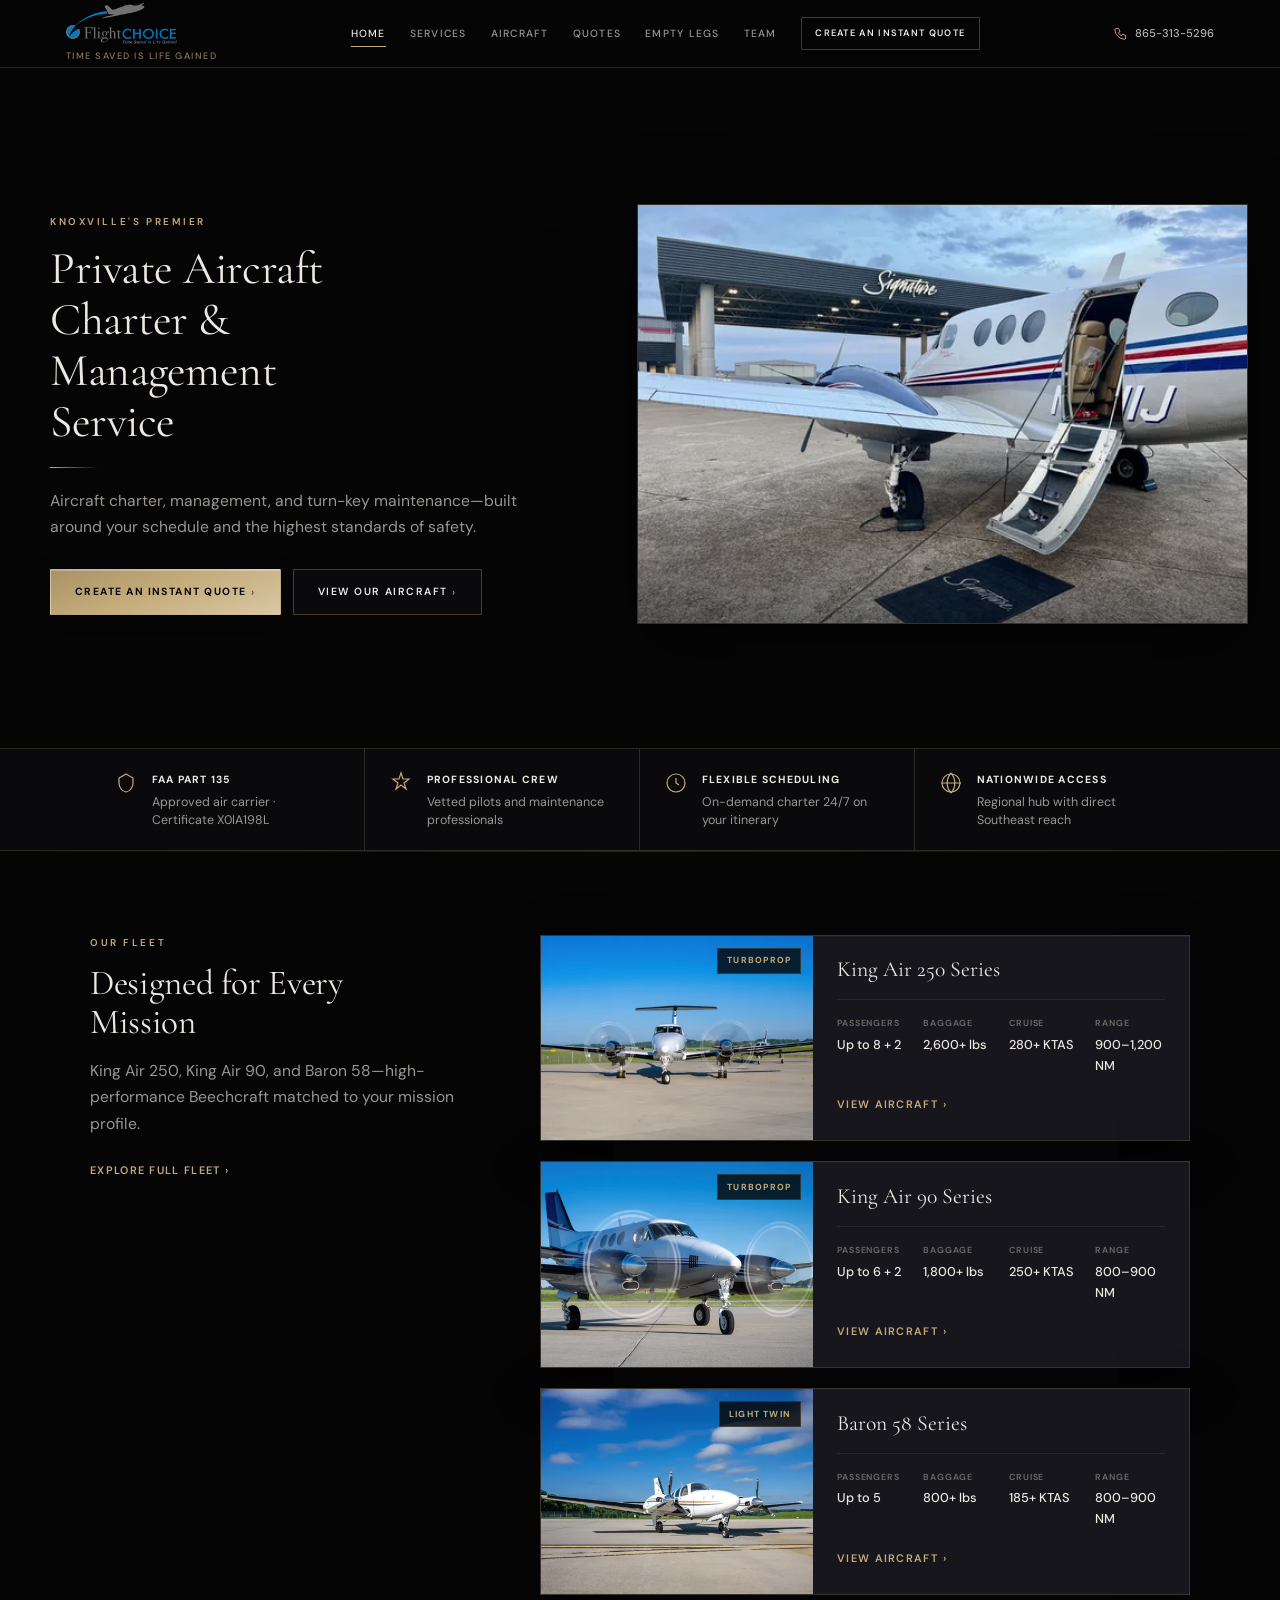
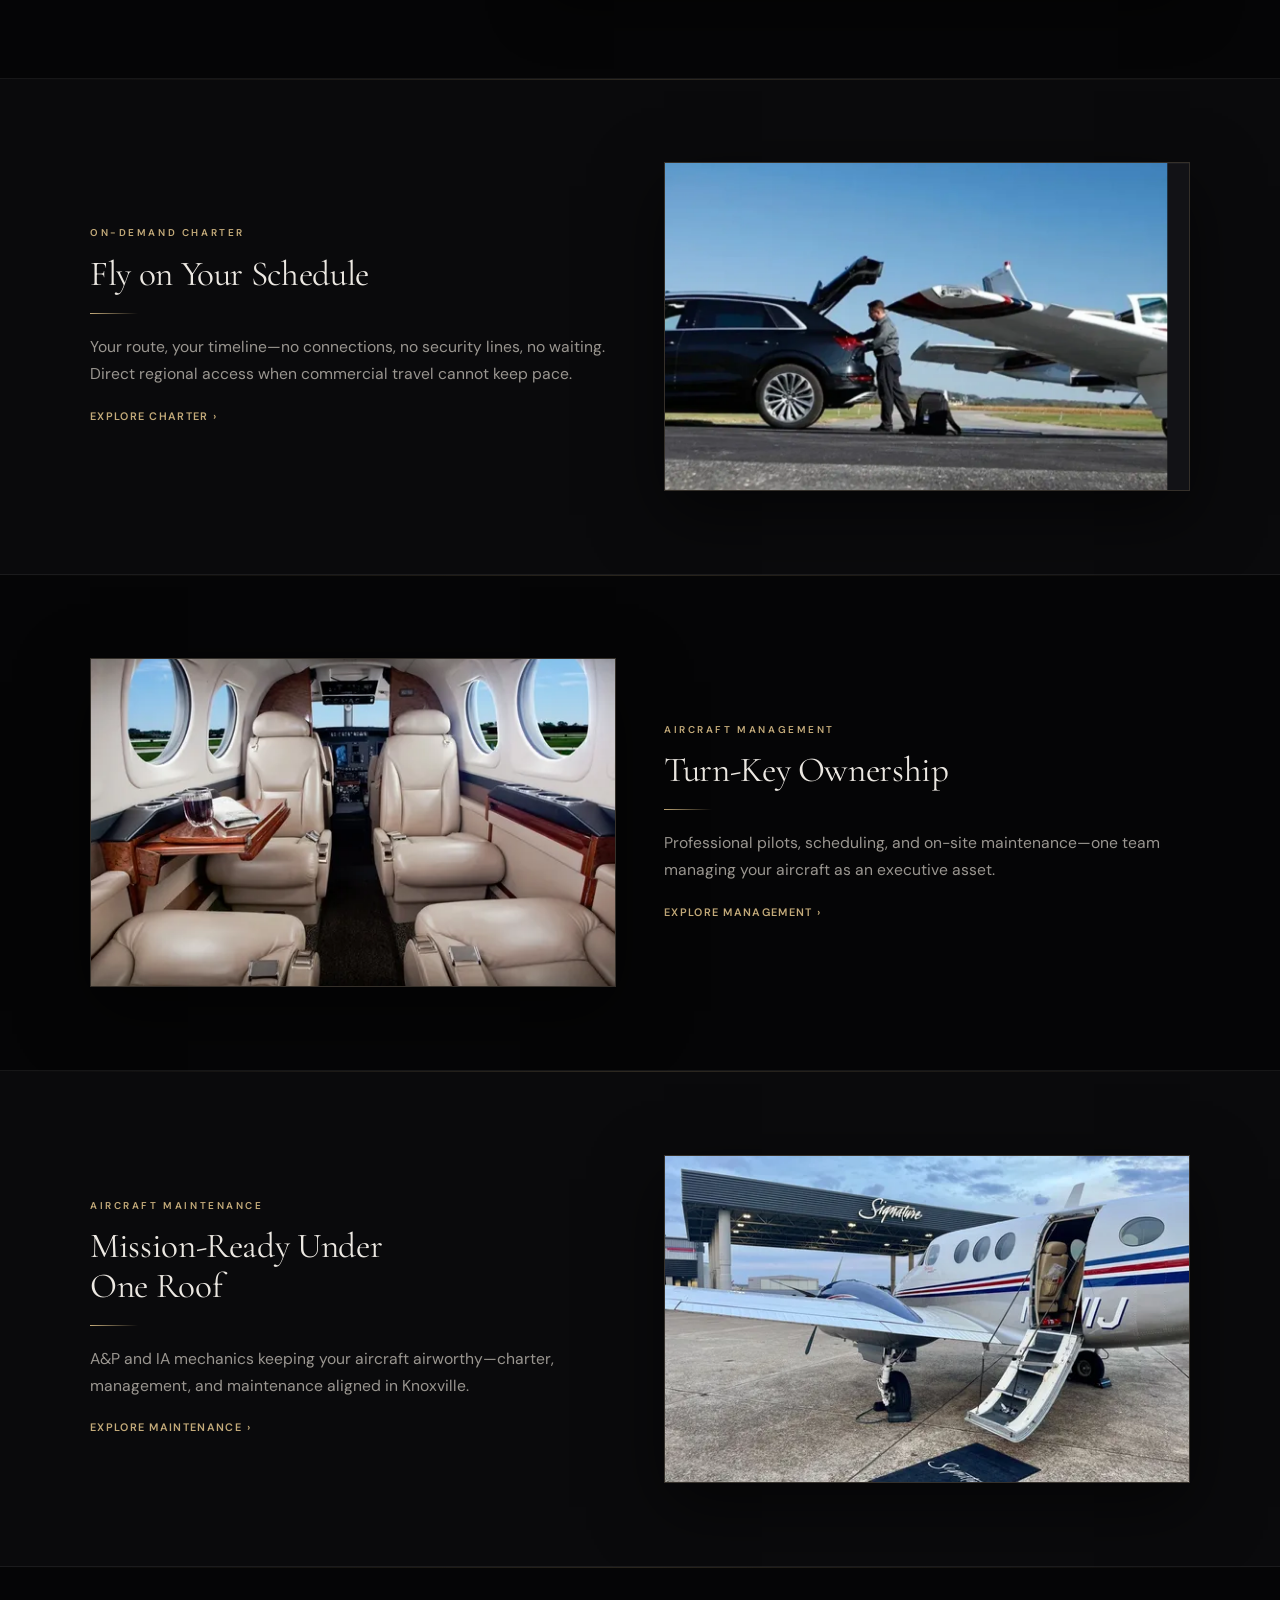
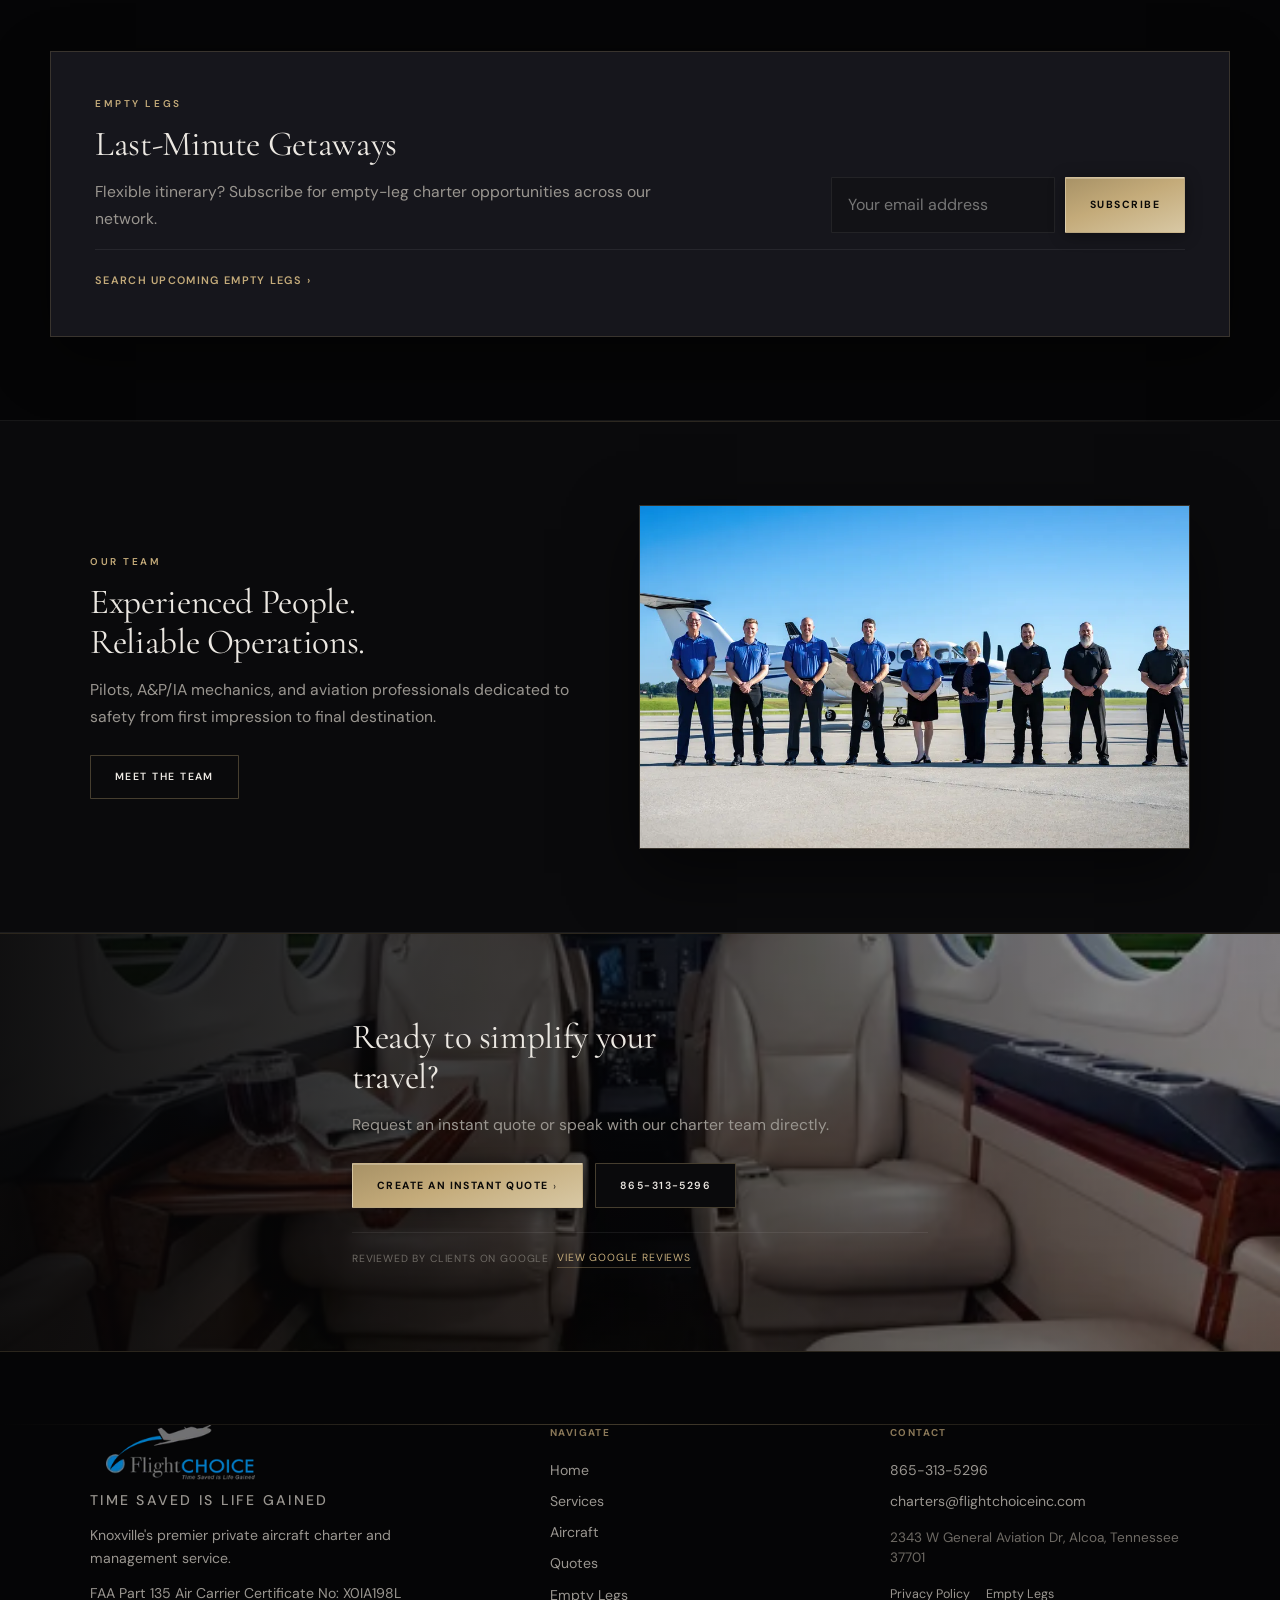
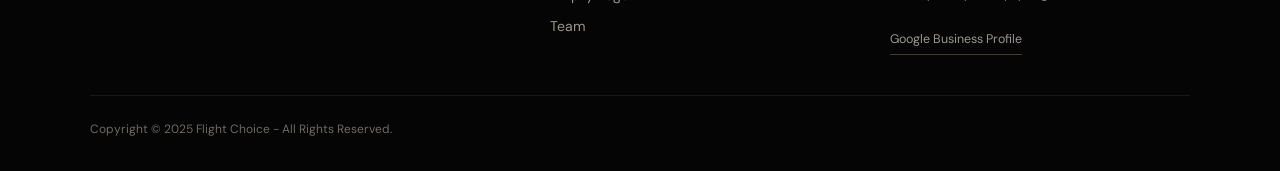
==== commit 91e75e66: "Add files via upload" ====
--- a/index.html
+++ b/index.html
@@ -7,9 +7,9 @@
   <title>Home | Flight Choice</title>
   <link rel="preconnect" href="https://fonts.googleapis.com">
   <link rel="preconnect" href="https://fonts.gstatic.com" crossorigin>
-  <link href="https://fonts.googleapis.com/css2?family=Cormorant+Garamond:wght@400;500&family=DM+Sans:wght@400;500;600&display=swap" rel="stylesheet">
-  <link rel="preload" as="image" href="assets/images/hero/hero-fleet-lineup-wide.webp" fetchpriority="high">
+  <link href="https://fonts.googleapis.com/css2?family=Cormorant+Garamond:ital,wght@0,400;0,500;1,400&family=DM+Sans:wght@400;500;600&display=swap" rel="stylesheet">
   <link rel="stylesheet" href="css/styles.css">
+  <link rel="preload" as="image" href="assets/images/operations/kingair-signature-fbo-boarding.webp" fetchpriority="high">
   <link rel="preload" as="image" href="assets/images/branding/flight_choice_logo-sm.webp">
   <link rel="icon" href="assets/images/branding/favicon.ico" sizes="32x32">
   <link rel="icon" type="image/webp" href="assets/images/branding/favicon-32.webp" sizes="32x32">
@@ -20,19 +20,11 @@
     <img src="assets/images/branding/flight_choice_logo-md.webp" alt="Flight Choice logo" class="preloader-logo" width="220" height="73" decoding="async">
   </div>
   <a class="skip-link" href="#main">Skip to content</a>
+
   <header class="site-header" role="banner">
     <div class="nav-bar">
       <a href="index.html" class="brand">
-        <img
-          src="assets/images/branding/flight_choice_logo-sm.webp"
-          srcset="assets/images/branding/flight_choice_logo-sm.webp 140w, assets/images/branding/flight_choice_logo-md.webp 220w"
-          sizes="(max-width: 1023px) 140px, 180px"
-          alt="Flight Choice logo"
-          class="brand-logo"
-          width="140"
-          height="47"
-          decoding="async"
-        >
+        <img src="assets/images/branding/flight_choice_logo-sm.webp" srcset="assets/images/branding/flight_choice_logo-sm.webp 140w, assets/images/branding/flight_choice_logo-md.webp 220w" sizes="(max-width: 1023px) 140px, 200px" alt="Flight Choice logo" class="brand-logo" width="140" height="47" decoding="async">
         <span class="brand-tagline">Time Saved is Life Gained</span>
       </a>
       <nav class="nav-desktop" aria-label="Primary">
@@ -49,53 +41,27 @@
           <svg class="nav-phone__icon" viewBox="0 0 24 24" fill="none" stroke="currentColor" stroke-width="1.5" aria-hidden="true"><path d="M5 4h4l2 5-2.5 1.5a11 11 0 005 5L15 13l5 2v4a2 2 0 01-2 2A16 16 0 013 6a2 2 0 012-2z"/></svg>
           865-313-5296
         </a>
-        <button type="button" class="menu-btn" aria-expanded="false" aria-controls="mobile-menu" aria-label="Open menu">
-          <span></span><span></span><span></span>
-        </button>
+        <button type="button" class="menu-btn" aria-expanded="false" aria-controls="mobile-menu" aria-label="Open menu"><span></span><span></span><span></span></button>
       </div>
     </div>
   </header>
+
   <div id="mobile-menu" class="mobile-menu" aria-hidden="true" role="dialog" aria-label="Navigation menu">
     <div class="mobile-menu-head">
       <a href="index.html" class="brand brand--menu">
-        <img
-          src="assets/images/branding/flight_choice_logo-md.webp"
-          alt="Flight Choice logo"
-          class="brand-logo brand-logo--menu"
-          width="220"
-          height="73"
-          decoding="async"
-        >
+        <img src="assets/images/branding/flight_choice_logo-md.webp" alt="Flight Choice logo" class="brand-logo brand-logo--menu" width="220" height="73" decoding="async">
         <span class="brand-tagline">Time Saved is Life Gained</span>
       </a>
       <button type="button" class="mobile-close" aria-label="Close menu">&times;</button>
     </div>
     <div class="mobile-menu-body">
       <nav class="mobile-nav" aria-label="Mobile">
-        <a href="index.html">
-          <span class="mobile-nav-thumb"><img src="assets/images/hero/hero-fleet-lineup-wide.webp" alt="" loading="lazy"></span>
-          <span class="mobile-nav-label">Home</span><span class="mobile-nav-arrow">→</span>
-        </a>
-        <a href="services.html">
-          <span class="mobile-nav-thumb"><img src="assets/images/operations/kingair-signature-fbo-boarding.webp" alt="" loading="lazy"></span>
-          <span class="mobile-nav-label">Services</span><span class="mobile-nav-arrow">→</span>
-        </a>
-        <a href="aircraft.html">
-          <span class="mobile-nav-thumb"><img src="assets/images/fleet/kingair-front-prop-running.webp" alt="" loading="lazy"></span>
-          <span class="mobile-nav-label">Aircraft</span><span class="mobile-nav-arrow">→</span>
-        </a>
-        <a href="quotes.html">
-          <span class="mobile-nav-thumb"><img src="assets/images/interior/kingair-executive-cabin-cream-leather.webp" alt="" loading="lazy"></span>
-          <span class="mobile-nav-label">Quotes</span><span class="mobile-nav-arrow">→</span>
-        </a>
-        <a href="empty-legs.html">
-          <span class="mobile-nav-thumb"><img src="assets/images/operations/private-transfer-luggage-to-aircraft.webp" alt="" loading="lazy"></span>
-          <span class="mobile-nav-label">Empty Legs</span><span class="mobile-nav-arrow">→</span>
-        </a>
-        <a href="team.html">
-          <span class="mobile-nav-thumb"><img src="assets/images/team/team-ramp-group-photo.webp" alt="" loading="lazy"></span>
-          <span class="mobile-nav-label">Team</span><span class="mobile-nav-arrow">→</span>
-        </a>
+        <a href="index.html"><span class="mobile-nav-label">Home</span><span class="mobile-nav-arrow">›</span></a>
+        <a href="services.html"><span class="mobile-nav-label">Services</span><span class="mobile-nav-arrow">›</span></a>
+        <a href="aircraft.html"><span class="mobile-nav-label">Aircraft</span><span class="mobile-nav-arrow">›</span></a>
+        <a href="quotes.html"><span class="mobile-nav-label">Quotes</span><span class="mobile-nav-arrow">›</span></a>
+        <a href="empty-legs.html"><span class="mobile-nav-label">Empty Legs</span><span class="mobile-nav-arrow">›</span></a>
+        <a href="team.html"><span class="mobile-nav-label">Team</span><span class="mobile-nav-arrow">›</span></a>
       </nav>
     </div>
     <div class="mobile-menu-foot">
@@ -103,293 +69,234 @@
       <a href="quotes.html" class="btn btn-gold">Create An Instant Quote</a>
     </div>
   </div>
+
   <main id="main">
 
-    <section class="hero" aria-label="Hero">
-      <div class="hero-bg">
-        <img src="assets/images/hero/hero-fleet-lineup-wide.webp" alt="Flight Choice aircraft on the ramp" width="1920" height="1080" fetchpriority="high" decoding="async">
-      </div>
-      <div class="hero-shade" aria-hidden="true"></div>
-      <div class="hero-vignette" aria-hidden="true"></div>
-      <div class="hero-trim" aria-hidden="true"></div>
-      <div class="hero-inner">
-        <p class="hero-eyebrow hero-reveal hero-reveal--1">Knoxville's Premier</p>
-        <h1 class="hero-reveal hero-reveal--2">Private Aircraft Charter &amp; Management Service</h1>
-        <p class="hero-sub hero-reveal hero-reveal--3">Aircraft charter, management, and turn-key maintenance—built around your schedule and the highest standards of safety.</p>
-        <div class="hero-btns hero-reveal hero-reveal--4">
-          <a href="quotes.html" class="btn btn-gold">Create An Instant Quote <span class="btn-chevron" aria-hidden="true">›</span></a>
-          <a href="aircraft.html" class="btn btn-gold-outline">View Our Aircraft <span class="btn-chevron" aria-hidden="true">›</span></a>
-        </div>
-      </div>
-    </section>
-
+    <!-- 1. Hero -->
+    <section class="hero-lux" aria-label="Introduction">
+      <div class="container hero-lux__grid">
+        <div class="hero-lux__copy reveal">
+          <p class="kicker">Knoxville's Premier</p>
+          <h1 class="display">Private Aircraft Charter &amp; Management Service</h1>
+          <div class="rule-gold" aria-hidden="true"></div>
+          <p class="deck">Aircraft charter, management, and turn-key maintenance—built around your schedule and the highest standards of safety.</p>
+          <div class="hero-lux__actions">
+            <a href="quotes.html" class="btn btn-gold">Create An Instant Quote <span class="btn-chevron" aria-hidden="true">›</span></a>
+            <a href="aircraft.html" class="btn btn-gold-outline">View Our Aircraft <span class="btn-chevron" aria-hidden="true">›</span></a>
+          </div>
+        </div>
+        <div class="hero-lux__media reveal">
+          <div class="frame-lux frame-lux--hero img-zoom">
+            <img src="assets/images/operations/kingair-signature-fbo-boarding.webp" alt="King Air at Signature FBO" width="1200" height="800" fetchpriority="high" decoding="async">
+            <div class="frame-lux__glow" aria-hidden="true"></div>
+          </div>
+        </div>
+      </div>
+    </section>
+
+    <!-- 2. Trust bar -->
     <section class="trust-bar" aria-label="Why Flight Choice">
-      <div class="trust-bar__grid">
+      <div class="trust-bar__grid container">
         <article class="trust-pillar">
-          <span class="trust-pillar__icon" aria-hidden="true">
-            <svg viewBox="0 0 24 24" fill="none" stroke="currentColor" stroke-width="1.25"><path d="M12 3l7 4v5c0 4.5-3 8.5-7 9-4-.5-7-4.5-7-9V7l7-4z"/></svg>
-          </span>
-          <div>
-            <h3 class="trust-pillar__title">Safety First</h3>
-            <p class="trust-pillar__desc">FAA Part 135 approved air carrier · Certificate X0IA198L</p>
+          <span class="trust-pillar__icon" aria-hidden="true"><svg viewBox="0 0 24 24" fill="none" stroke="currentColor" stroke-width="1.2"><path d="M12 3l7 4v5c0 4.5-3 8.5-7 9-4-.5-7-4.5-7-9V7l7-4z"/></svg></span>
+          <div>
+            <h3 class="trust-pillar__title">FAA Part 135</h3>
+            <p class="trust-pillar__desc">Approved air carrier · Certificate X0IA198L</p>
           </div>
         </article>
         <article class="trust-pillar">
-          <span class="trust-pillar__icon" aria-hidden="true">
-            <svg viewBox="0 0 24 24" fill="none" stroke="currentColor" stroke-width="1.25"><path d="M12 2l2 6h6l-5 4 2 6-5-4-5 4 2-6-5-4h6l2-6z"/></svg>
-          </span>
+          <span class="trust-pillar__icon" aria-hidden="true"><svg viewBox="0 0 24 24" fill="none" stroke="currentColor" stroke-width="1.2"><path d="M12 2l2 6h6l-5 4 2 6-5-4-5 4 2-6-5-4h6l2-6z"/></svg></span>
           <div>
             <h3 class="trust-pillar__title">Professional Crew</h3>
-            <p class="trust-pillar__desc">Experienced pilots and maintenance professionals on every mission</p>
+            <p class="trust-pillar__desc">Vetted pilots and maintenance professionals</p>
           </div>
         </article>
         <article class="trust-pillar">
-          <span class="trust-pillar__icon" aria-hidden="true">
-            <svg viewBox="0 0 24 24" fill="none" stroke="currentColor" stroke-width="1.25"><circle cx="12" cy="12" r="9"/><path d="M12 7v5l3 2"/></svg>
-          </span>
-          <div>
-            <h3 class="trust-pillar__title">On Your Schedule</h3>
-            <p class="trust-pillar__desc">On-demand charter 24/7—your route, your timeline</p>
+          <span class="trust-pillar__icon" aria-hidden="true"><svg viewBox="0 0 24 24" fill="none" stroke="currentColor" stroke-width="1.2"><circle cx="12" cy="12" r="9"/><path d="M12 7v5l3 2"/></svg></span>
+          <div>
+            <h3 class="trust-pillar__title">Flexible Scheduling</h3>
+            <p class="trust-pillar__desc">On-demand charter 24/7 on your itinerary</p>
           </div>
         </article>
         <article class="trust-pillar">
-          <span class="trust-pillar__icon" aria-hidden="true">
-            <svg viewBox="0 0 24 24" fill="none" stroke="currentColor" stroke-width="1.25"><circle cx="12" cy="12" r="9"/><path d="M2 12h20M12 2a15 15 0 010 20M12 2a15 15 0 000 20"/></svg>
-          </span>
-          <div>
-            <h3 class="trust-pillar__title">Regional Access</h3>
-            <p class="trust-pillar__desc">Knoxville-based operations with direct access across the Southeast</p>
+          <span class="trust-pillar__icon" aria-hidden="true"><svg viewBox="0 0 24 24" fill="none" stroke="currentColor" stroke-width="1.2"><circle cx="12" cy="12" r="9"/><path d="M2 12h20M12 2a15 15 0 010 20M12 2a15 15 0 000 20"/></svg></span>
+          <div>
+            <h3 class="trust-pillar__title">Nationwide Access</h3>
+            <p class="trust-pillar__desc">Regional hub with direct Southeast reach</p>
           </div>
         </article>
       </div>
     </section>
 
-    <section class="google-trust-section" aria-labelledby="client-confidence">
-      <div class="container reveal">
-        <div data-google-trust="section" data-heading-id="client-confidence"></div>
-      </div>
-    </section>
-
-
-    <section class="section section--dark" aria-labelledby="services-overview">
-      <div class="container reveal">
-        <div class="section-head">
-          <p class="eyebrow">What We Do</p>
-          <h2 id="services-overview" class="h2">Charter, Management &amp; Maintenance</h2>
-          <p class="lead">One professional team supporting your entire aviation needs—from on-demand charter to turn-key ownership.</p>
-        </div>
-        <nav class="services-strip" aria-label="Services overview">
-          <a href="services.html#charter">
-            <h3>On-Demand Air Charter</h3>
-            <p>Your schedule, your route—no connections, no security lines, no waiting.</p>
-            <span class="link-arrow">Explore Charter</span>
-          </a>
-          <a href="services.html#management">
-            <h3>Aircraft Management</h3>
-            <p>Turn-key ownership with pro-pilots, scheduling, and on-site maintenance support.</p>
-            <span class="link-arrow">Explore Management</span>
-          </a>
-          <a href="services.html#maintenance">
-            <h3>Aircraft Maintenance</h3>
-            <p>A&amp;P and IA mechanics keeping your aircraft mission-ready under one roof.</p>
-            <span class="link-arrow">Explore Maintenance</span>
-          </a>
-        </nav>
-        <p class="section-cta"><a href="services.html" class="btn btn-ghost">View All Services</a></p>
-      </div>
-    </section>
-
-    <section class="section compare" aria-labelledby="compare-h">
-      <div class="container">
-        <div class="compare-editorial reveal">
-          <div class="section-head">
-            <p class="eyebrow">Travel Your Way</p>
-            <h2 id="compare-h" class="h2">Skip the Terminal. Fly on Your Schedule.</h2>
-            <ul class="compare-list">
-              <li>No connections, no security lines, no waiting</li>
-              <li>Direct regional access on your itinerary</li>
-            </ul>
-          </div>
-          <div class="compare-grid img-edge-fade">
-          <div class="compare-side compare-side--bad">
-            <span class="compare-label compare-label--bad">Commercial Travel</span>
-            <img src="assets/images/comparison/commercial-airport-crowd-comparison.webp" alt="Crowded commercial airport" loading="lazy" decoding="async">
-          </div>
-          <div class="compare-side compare-side--good">
-            <span class="compare-label compare-label--good">Flight Choice</span>
-            <img src="assets/images/operations/private-transfer-luggage-to-aircraft.webp" alt="Private transfer to aircraft" loading="lazy" decoding="async">
-          </div>
-          </div>
-        </div>
-      </div>
-    </section>
-
-    <section class="section section--dark" aria-labelledby="fleet-prev">
-      <div class="container">
-        <div class="section-head section-head--center reveal">
-          <p class="eyebrow">Our Fleet</p>
-          <h2 id="fleet-prev" class="h2">Designed for Every Mission</h2>
-          <p class="lead">King Air 250, King Air 90, and Baron 58—matched to your mission profile.</p>
-        </div>
-        <div class="fleet-showcase">
-          <article class="aircraft-card reveal">
-            <div class="aircraft-card__img img-zoom">
-              <span class="fleet-card__category">Turboprop</span>
-              <img src="assets/images/fleet/kingair-front-prop-running.webp" alt="King Air 250 on the ramp" loading="lazy" decoding="async">
-            </div>
-            <div class="aircraft-card__body">
-              <h3>King Air 250 Series</h3>
-              <dl class="fleet-specs">
-                <div class="fleet-spec">
-                  <span class="fleet-spec__icon" aria-hidden="true"><svg viewBox="0 0 24 24" fill="none" stroke="currentColor" stroke-width="1.25"><path d="M12 12a4 4 0 100-8 4 4 0 000 8zM4 20a8 8 0 0116 0"/></svg></span>
-                  <dt>Passengers</dt><dd>Up to 8 + 2</dd>
-                </div>
-                <div class="fleet-spec">
-                  <span class="fleet-spec__icon" aria-hidden="true"><svg viewBox="0 0 24 24" fill="none" stroke="currentColor" stroke-width="1.25"><rect x="4" y="8" width="16" height="12" rx="1"/><path d="M8 8V6a4 4 0 018 0v2"/></svg></span>
-                  <dt>Payload</dt><dd>2,600+ lbs</dd>
-                </div>
-                <div class="fleet-spec">
-                  <span class="fleet-spec__icon" aria-hidden="true"><svg viewBox="0 0 24 24" fill="none" stroke="currentColor" stroke-width="1.25"><path d="M13 3L4 14h7l-1 7 9-11h-7l1-7z"/></svg></span>
-                  <dt>Cruise</dt><dd>280+ KTAS</dd>
-                </div>
-                <div class="fleet-spec">
-                  <span class="fleet-spec__icon" aria-hidden="true"><svg viewBox="0 0 24 24" fill="none" stroke="currentColor" stroke-width="1.25"><circle cx="12" cy="12" r="9"/><path d="M12 8v4l3 2"/></svg></span>
-                  <dt>Range</dt><dd>900–1,200 NM</dd>
-                </div>
+    <!-- 3. Fleet preview -->
+    <section class="lux-band" aria-labelledby="fleet-prev">
+      <div class="container fleet-editorial">
+        <header class="fleet-editorial__intro reveal">
+          <p class="kicker">Our Fleet</p>
+          <h2 id="fleet-prev" class="display display--sm">Designed for Every Mission</h2>
+          <p class="deck deck--narrow">King Air 250, King Air 90, and Baron 58—high-performance Beechcraft matched to your mission profile.</p>
+          <a href="aircraft.html" class="link-arrow">Explore Full Fleet <span aria-hidden="true">›</span></a>
+        </header>
+        <div class="fleet-editorial__cards">
+          <article class="jet-card reveal">
+            <div class="jet-card__media img-zoom">
+              <span class="jet-card__tag">Turboprop</span>
+              <img src="assets/images/fleet/kingair-front-prop-running.webp" alt="King Air 250" loading="lazy" decoding="async">
+            </div>
+            <div class="jet-card__body">
+              <h3 class="jet-card__name">King Air 250 Series</h3>
+              <dl class="jet-specs">
+                <div><dt>Passengers</dt><dd>Up to 8 + 2</dd></div>
+                <div><dt>Baggage</dt><dd>2,600+ lbs</dd></div>
+                <div><dt>Cruise</dt><dd>280+ KTAS</dd></div>
+                <div><dt>Range</dt><dd>900–1,200 NM</dd></div>
               </dl>
               <a href="aircraft.html#kingair-250" class="link-arrow">View Aircraft <span aria-hidden="true">›</span></a>
             </div>
           </article>
-          <article class="aircraft-card reveal">
-            <div class="aircraft-card__img img-zoom">
-              <span class="fleet-card__category">Turboprop</span>
+          <article class="jet-card reveal">
+            <div class="jet-card__media img-zoom">
+              <span class="jet-card__tag">Turboprop</span>
               <img src="assets/images/fleet/kingair-front-quarter-prop-blur.webp" alt="King Air 90" loading="lazy" decoding="async">
             </div>
-            <div class="aircraft-card__body">
-              <h3>King Air 90 Series</h3>
-              <dl class="fleet-specs">
-                <div class="fleet-spec">
-                  <span class="fleet-spec__icon" aria-hidden="true"><svg viewBox="0 0 24 24" fill="none" stroke="currentColor" stroke-width="1.25"><path d="M12 12a4 4 0 100-8 4 4 0 000 8zM4 20a8 8 0 0116 0"/></svg></span>
-                  <dt>Passengers</dt><dd>Up to 6 + 2</dd>
-                </div>
-                <div class="fleet-spec">
-                  <span class="fleet-spec__icon" aria-hidden="true"><svg viewBox="0 0 24 24" fill="none" stroke="currentColor" stroke-width="1.25"><rect x="4" y="8" width="16" height="12" rx="1"/><path d="M8 8V6a4 4 0 018 0v2"/></svg></span>
-                  <dt>Payload</dt><dd>1,800+ lbs</dd>
-                </div>
-                <div class="fleet-spec">
-                  <span class="fleet-spec__icon" aria-hidden="true"><svg viewBox="0 0 24 24" fill="none" stroke="currentColor" stroke-width="1.25"><path d="M13 3L4 14h7l-1 7 9-11h-7l1-7z"/></svg></span>
-                  <dt>Cruise</dt><dd>250+ KTAS</dd>
-                </div>
-                <div class="fleet-spec">
-                  <span class="fleet-spec__icon" aria-hidden="true"><svg viewBox="0 0 24 24" fill="none" stroke="currentColor" stroke-width="1.25"><circle cx="12" cy="12" r="9"/><path d="M12 8v4l3 2"/></svg></span>
-                  <dt>Range</dt><dd>800–900 NM</dd>
-                </div>
+            <div class="jet-card__body">
+              <h3 class="jet-card__name">King Air 90 Series</h3>
+              <dl class="jet-specs">
+                <div><dt>Passengers</dt><dd>Up to 6 + 2</dd></div>
+                <div><dt>Baggage</dt><dd>1,800+ lbs</dd></div>
+                <div><dt>Cruise</dt><dd>250+ KTAS</dd></div>
+                <div><dt>Range</dt><dd>800–900 NM</dd></div>
               </dl>
               <a href="aircraft.html#kingair-90" class="link-arrow">View Aircraft <span aria-hidden="true">›</span></a>
             </div>
           </article>
-          <article class="aircraft-card reveal">
-            <div class="aircraft-card__img img-zoom">
-              <span class="fleet-card__category">Light Twin</span>
+          <article class="jet-card reveal">
+            <div class="jet-card__media img-zoom">
+              <span class="jet-card__tag">Light Twin</span>
               <img src="assets/images/fleet/baron-front-ramp-clouds.webp" alt="Baron 58" loading="lazy" decoding="async">
             </div>
-            <div class="aircraft-card__body">
-              <h3>Baron 58 Series</h3>
-              <dl class="fleet-specs">
-                <div class="fleet-spec">
-                  <span class="fleet-spec__icon" aria-hidden="true"><svg viewBox="0 0 24 24" fill="none" stroke="currentColor" stroke-width="1.25"><path d="M12 12a4 4 0 100-8 4 4 0 000 8zM4 20a8 8 0 0116 0"/></svg></span>
-                  <dt>Passengers</dt><dd>Up to 5</dd>
-                </div>
-                <div class="fleet-spec">
-                  <span class="fleet-spec__icon" aria-hidden="true"><svg viewBox="0 0 24 24" fill="none" stroke="currentColor" stroke-width="1.25"><rect x="4" y="8" width="16" height="12" rx="1"/><path d="M8 8V6a4 4 0 018 0v2"/></svg></span>
-                  <dt>Payload</dt><dd>800+ lbs</dd>
-                </div>
-                <div class="fleet-spec">
-                  <span class="fleet-spec__icon" aria-hidden="true"><svg viewBox="0 0 24 24" fill="none" stroke="currentColor" stroke-width="1.25"><path d="M13 3L4 14h7l-1 7 9-11h-7l1-7z"/></svg></span>
-                  <dt>Cruise</dt><dd>185+ KTAS</dd>
-                </div>
-                <div class="fleet-spec">
-                  <span class="fleet-spec__icon" aria-hidden="true"><svg viewBox="0 0 24 24" fill="none" stroke="currentColor" stroke-width="1.25"><circle cx="12" cy="12" r="9"/><path d="M12 8v4l3 2"/></svg></span>
-                  <dt>Range</dt><dd>800–900 NM</dd>
-                </div>
+            <div class="jet-card__body">
+              <h3 class="jet-card__name">Baron 58 Series</h3>
+              <dl class="jet-specs">
+                <div><dt>Passengers</dt><dd>Up to 5</dd></div>
+                <div><dt>Baggage</dt><dd>800+ lbs</dd></div>
+                <div><dt>Cruise</dt><dd>185+ KTAS</dd></div>
+                <div><dt>Range</dt><dd>800–900 NM</dd></div>
               </dl>
               <a href="aircraft.html#baron-58" class="link-arrow">View Aircraft <span aria-hidden="true">›</span></a>
             </div>
           </article>
         </div>
-        <p class="section-cta reveal"><a href="aircraft.html" class="btn btn-ghost">Explore Full Fleet &amp; Specs</a></p>
-      </div>
-    </section>
-
-    <section class="section section--deeper" aria-labelledby="safety-preview">
-      <div class="container reveal">
-        <div class="safety-preview-block">
-          <p class="eyebrow">Safety &amp; Compliance</p>
-          <h2 id="safety-preview" class="h2">FAA Part 135 Approved Air Carrier</h2>
-          <p class="lead">Your safety, security, and peace of mind are our top priorities. We operate as an approved Air Carrier under FAA Part 135.</p>
-          <p class="cert-badge">Certificate Number: X0IA198L</p>
-          <a href="services.html#safety" class="link-arrow">Our Safety Standards</a>
-        </div>
-      </div>
-    </section>
-
-    <section class="section team-teaser-section" aria-labelledby="team-teaser">
-      <div class="container reveal">
-        <div class="section-head section-head--center">
-          <p class="eyebrow">Meet Our Team</p>
-          <h2 id="team-teaser" class="h2">Experienced People. Reliable Operations.</h2>
-          <p class="lead">Pilots, A&amp;P/IA mechanics, and aviation professionals dedicated to safety from first impression to final destination.</p>
-        </div>
-        <p class="section-cta"><a href="team.html" class="btn btn-ghost">Meet the Team</a></p>
-      </div>
-    </section>
-
-    <section class="section section--dark" aria-labelledby="empty-sub">
-      <div class="container reveal">
-        <div class="subscribe-box subscribe-editorial">
-          <div>
-            <p class="eyebrow">Empty Legs</p>
-            <h2 id="empty-sub" class="h2">Subscribe for Last Minute Getaways</h2>
-            <p class="lead">Have a flexible itinerary? Stay alerted for last minute getaways via our empty-leg charter schedule.</p>
-          </div>
-          <form class="subscribe-form quote-form" action="#" method="post" aria-label="Empty leg email signup">
+      </div>
+    </section>
+
+    <!-- 4–6. Services -->
+    <section class="lux-band lux-band--alt" id="charter" aria-labelledby="charter-h">
+      <div class="container service-lux reveal">
+        <div class="service-lux__copy">
+          <p class="kicker">On-Demand Charter</p>
+          <h2 id="charter-h" class="display display--sm">Fly on Your Schedule</h2>
+          <div class="rule-gold" aria-hidden="true"></div>
+          <p class="deck">Your route, your timeline—no connections, no security lines, no waiting. Direct regional access when commercial travel cannot keep pace.</p>
+          <a href="services.html#charter" class="link-arrow">Explore Charter <span aria-hidden="true">›</span></a>
+        </div>
+        <div class="service-lux__visual frame-lux img-zoom">
+          <img src="assets/images/operations/private-transfer-luggage-to-aircraft.webp" alt="Private transfer to aircraft" loading="lazy" decoding="async">
+        </div>
+      </div>
+    </section>
+
+    <section class="lux-band" id="management" aria-labelledby="mgmt-h">
+      <div class="container service-lux service-lux--reverse reveal">
+        <div class="service-lux__copy">
+          <p class="kicker">Aircraft Management</p>
+          <h2 id="mgmt-h" class="display display--sm">Turn-Key Ownership</h2>
+          <div class="rule-gold" aria-hidden="true"></div>
+          <p class="deck">Professional pilots, scheduling, and on-site maintenance—one team managing your aircraft as an executive asset.</p>
+          <a href="services.html#management" class="link-arrow">Explore Management <span aria-hidden="true">›</span></a>
+        </div>
+        <div class="service-lux__visual frame-lux img-zoom">
+          <img src="assets/images/interior/kingair-executive-cabin-cream-leather.webp" alt="Executive King Air cabin" loading="lazy" decoding="async">
+        </div>
+      </div>
+    </section>
+
+    <section class="lux-band lux-band--alt" id="maintenance" aria-labelledby="maint-h">
+      <div class="container service-lux reveal">
+        <div class="service-lux__copy">
+          <p class="kicker">Aircraft Maintenance</p>
+          <h2 id="maint-h" class="display display--sm">Mission-Ready Under One Roof</h2>
+          <div class="rule-gold" aria-hidden="true"></div>
+          <p class="deck">A&amp;P and IA mechanics keeping your aircraft airworthy—charter, management, and maintenance aligned in Knoxville.</p>
+          <a href="services.html#maintenance" class="link-arrow">Explore Maintenance <span aria-hidden="true">›</span></a>
+        </div>
+        <div class="service-lux__visual frame-lux img-zoom">
+          <img src="assets/images/operations/kingair-signature-fbo-boarding.webp" alt="Aircraft at FBO" loading="lazy" decoding="async">
+        </div>
+      </div>
+    </section>
+
+    <!-- 7. Empty legs -->
+    <section class="lux-band" aria-labelledby="empty-h">
+      <div class="container panel-lux reveal">
+        <div class="panel-lux__grid">
+          <div>
+            <p class="kicker">Empty Legs</p>
+            <h2 id="empty-h" class="display display--sm">Last-Minute Getaways</h2>
+            <p class="deck">Flexible itinerary? Subscribe for empty-leg charter opportunities across our network.</p>
+          </div>
+          <form class="panel-lux__form quote-form" action="#" method="post" aria-label="Empty leg email signup">
             <input type="email" name="email" placeholder="Your email address" required aria-label="Email for empty leg alerts">
-            <button type="submit" class="btn btn-primary">Subscribe</button>
+            <button type="submit" class="btn btn-gold">Subscribe</button>
           </form>
         </div>
-        <p class="section-cta"><a href="empty-legs.html" class="link-arrow">Search Upcoming Empty Charter Legs</a></p>
-      </div>
-    </section>
-
-    <section class="cta-band" aria-labelledby="home-cta">
-      <div class="cta-band__bg"><img src="assets/images/interior/kingair-executive-cabin-cream-leather.webp" alt="King Air executive cabin interior" loading="lazy" decoding="async"></div>
-      <div class="cta-band__shade" aria-hidden="true"></div>
-      <div class="container">
-        <h2 id="home-cta" class="h2">Ready to simplify your travel?</h2>
-        <div class="cta-btns">
-          <a href="quotes.html" class="btn btn-primary">Create An Instant Quote <span class="btn-chevron" aria-hidden="true">›</span></a>
+        <p class="panel-lux__foot"><a href="empty-legs.html" class="link-arrow">Search Upcoming Empty Legs <span aria-hidden="true">›</span></a></p>
+      </div>
+    </section>
+
+    <!-- 8. Team -->
+    <section class="lux-band lux-band--alt" aria-labelledby="team-h">
+      <div class="container team-lux reveal">
+        <div class="team-lux__copy">
+          <p class="kicker">Our Team</p>
+          <h2 id="team-h" class="display display--sm">Experienced People. Reliable Operations.</h2>
+          <p class="deck">Pilots, A&amp;P/IA mechanics, and aviation professionals dedicated to safety from first impression to final destination.</p>
+          <a href="team.html" class="btn btn-gold-outline">Meet the Team</a>
+        </div>
+        <div class="team-lux__photo frame-lux img-zoom">
+          <img src="assets/images/team/team-ramp-group-photo.webp" alt="Flight Choice team on the ramp" loading="lazy" decoding="async">
+        </div>
+      </div>
+    </section>
+
+    <!-- 9. Quote CTA -->
+    <section class="cta-lux" aria-labelledby="home-cta">
+      <div class="cta-lux__bg img-zoom">
+        <img src="assets/images/interior/kingair-executive-cabin-cream-leather.webp" alt="" loading="lazy" decoding="async" aria-hidden="true">
+      </div>
+      <div class="cta-lux__shade" aria-hidden="true"></div>
+      <div class="container cta-lux__inner reveal">
+        <h2 id="home-cta" class="display display--sm">Ready to simplify your travel?</h2>
+        <p class="deck">Request an instant quote or speak with our charter team directly.</p>
+        <div class="cta-lux__actions">
+          <a href="quotes.html" class="btn btn-gold">Create An Instant Quote <span class="btn-chevron" aria-hidden="true">›</span></a>
           <a href="tel:+18653135296" class="btn btn-gold-outline">865-313-5296</a>
         </div>
+        <p class="google-trust-inline" data-google-trust="inline"></p>
       </div>
     </section>
 
   </main>
+
+  <!-- 10. Footer -->
   <footer class="site-footer">
     <div class="container">
       <div class="footer-grid">
         <div class="footer-brand">
           <a href="index.html" class="footer-logo-link">
-            <img
-              src="assets/images/branding/flight_choice_logo-md.webp"
-              alt="Flight Choice logo"
-              class="footer-logo"
-              width="200"
-              height="67"
-              loading="lazy"
-              decoding="async"
-            >
+            <img src="assets/images/branding/flight_choice_logo-md.webp" alt="Flight Choice logo" class="footer-logo" width="200" height="67" loading="lazy" decoding="async">
           </a>
-          <p class="brand-tagline" style="margin-bottom:0.75rem;">Time Saved is Life Gained</p>
+          <p class="brand-tagline">Time Saved is Life Gained</p>
           <p>Knoxville's premier private aircraft charter and management service.</p>
           <p class="footer-cert">FAA Part 135 Air Carrier Certificate No: X0IA198L</p>
         </div>
@@ -406,7 +313,7 @@
           <h4>Contact</h4>
           <a href="tel:+18653135296">865-313-5296</a>
           <a href="mailto:charters@flightchoiceinc.com">charters@flightchoiceinc.com</a>
-          <p style="margin-top:0.75rem;font-size:0.85rem;color:var(--text-dim);">2343 W General Aviation Dr, Alcoa, Tennessee 37701, United States</p>
+          <p class="footer-address">2343 W General Aviation Dr, Alcoa, Tennessee 37701</p>
           <div class="footer-legal">
             <a href="privacy.html">Privacy Policy</a>
             <a href="empty-legs.html">Empty Legs</a>
@@ -419,7 +326,8 @@
       </div>
     </div>
   </footer>
+
   <script src="js/google-trust.js" defer></script>
   <script src="js/main.js" defer></script>
 </body>
-</html>+</html>
--- a/css/styles.css
+++ b/css/styles.css
@@ -1,44 +1,39 @@
-/* Flight Choice — executive aviation */
+/* Flight Choice — executive aviation luxury */
 :root {
-  --black: #06080d;
-  --charcoal: #0c1018;
-  --navy-950: #080c14;
-  --navy-900: #0e1420;
-  --navy-800: #141c2c;
-  --navy-700: #1a2840;
-  --blue: #2a5685;
-  --blue-light: #3d6fa3;
-  --blue-glow: #5d8fc4;
-  --blue-cta: #2f5f94;
-  --gold: #c9b48a;
-  --gold-dim: #8a7a5a;
-  --gold-line: rgba(201, 180, 138, 0.35);
-  --metal: rgba(180, 190, 205, 0.12);
-  --silver: #b8c2d0;
-  --text: #f2f4f8;
-  --text-muted: #9aa6b8;
-  --text-dim: #6d7a8f;
-  --glass: rgba(8, 12, 20, 0.55);
-  --glass-solid: rgba(10, 14, 22, 0.92);
-  --border: rgba(255, 255, 255, 0.08);
-  --border-soft: rgba(255, 255, 255, 0.05);
-  --border-gold: rgba(201, 180, 138, 0.22);
+  --black: #050506;
+  --charcoal: #0a0a0c;
+  --graphite: #121216;
+  --surface: #16161c;
+  --surface-raised: #1c1c24;
+  --gold: #c4ab7a;
+  --gold-light: #d4c4a0;
+  --gold-dim: #8a7858;
+  --gold-line: rgba(196, 171, 122, 0.32);
+  --gold-glow: rgba(196, 171, 122, 0.14);
+  --blue-accent: #3d5a78;
+  --blue-glow: rgba(61, 90, 120, 0.35);
+  --text: #ece8e2;
+  --text-muted: #9a9690;
+  --text-dim: #6e6a64;
+  --silver: #b8b4ac;
+  --border: rgba(255, 255, 255, 0.07);
+  --border-gold: rgba(196, 171, 122, 0.2);
   --font-display: "Cormorant Garamond", Georgia, serif;
   --font-body: "DM Sans", system-ui, sans-serif;
-  --nav-h: 4.5rem;
+  --nav-h: 4.25rem;
+  --container: 1180px;
   --ease: cubic-bezier(0.25, 0.1, 0.25, 1);
   --ease-out: cubic-bezier(0.16, 1, 0.3, 1);
-  --ease-premium: cubic-bezier(0.4, 0, 0.2, 1);
-  --section-y: clamp(4.5rem, 11vw, 8rem);
-  --prose-w: 40rem;
+  --band-pad: clamp(4rem, 6.5vw, 6.25rem);
+  --prose-w: 36rem;
 }
 
 *, *::before, *::after { box-sizing: border-box; margin: 0; padding: 0; }
 html { scroll-behavior: smooth; -webkit-font-smoothing: antialiased; }
 body {
   font-family: var(--font-body);
-  font-size: 1.0625rem;
-  line-height: 1.72;
+  font-size: 1rem;
+  line-height: 1.65;
   color: var(--text);
   background: var(--black);
   overflow-x: hidden;
@@ -48,170 +43,171 @@
 a { color: inherit; text-decoration: none; }
 ul { list-style: none; }
 button { font-family: inherit; cursor: pointer; border: none; background: none; }
-:focus-visible { outline: 2px solid var(--blue-glow); outline-offset: 3px; }
+:focus-visible { outline: 1px solid var(--gold); outline-offset: 3px; }
 
 .skip-link {
   position: absolute; top: -100%; left: 1rem; z-index: 10001;
-  padding: 0.75rem 1.25rem; background: var(--blue); color: var(--text); border-radius: 2px;
+  padding: 0.65rem 1rem; background: var(--surface); color: var(--text);
 }
 .skip-link:focus { top: 1rem; }
 
 .container {
-  width: 100%; max-width: 1240px; margin: 0 auto;
-  padding: 0 clamp(1.5rem, 5vw, 3rem);
-}
-
-/* —— Header —— */
+  width: 100%; max-width: var(--container);
+  margin: 0 auto;
+  padding: 0 clamp(1.25rem, 4vw, 2.5rem);
+}
+
+/* Typography */
+.kicker {
+  font-size: 0.62rem; font-weight: 600; letter-spacing: 0.26em;
+  text-transform: uppercase; color: var(--gold); margin-bottom: 0.75rem;
+}
+.display {
+  font-family: var(--font-display);
+  font-size: clamp(2rem, 3.8vw, 2.85rem);
+  font-weight: 400; line-height: 1.12; letter-spacing: -0.01em;
+  color: var(--text); max-width: 16ch;
+}
+.display--sm {
+  font-size: clamp(1.65rem, 2.8vw, 2.2rem);
+  max-width: 18ch;
+}
+.deck {
+  color: var(--text-muted); font-size: 0.98rem; line-height: 1.7;
+  max-width: var(--prose-w); margin-top: 1rem;
+}
+.deck--narrow { max-width: 28rem; }
+.rule-gold {
+  width: 3rem; height: 1px; margin: 1.25rem 0;
+  background: linear-gradient(90deg, var(--gold), transparent);
+}
+.h2, .section-head .h2 {
+  font-family: var(--font-display);
+  font-size: clamp(1.65rem, 2.8vw, 2.2rem);
+  font-weight: 400; line-height: 1.15; margin-bottom: 1rem;
+}
+.eyebrow, .section-head .eyebrow {
+  font-size: 0.62rem; font-weight: 600; letter-spacing: 0.26em;
+  text-transform: uppercase; color: var(--gold); margin-bottom: 0.5rem;
+}
+.lead { color: var(--text-muted); font-size: 0.98rem; line-height: 1.7; max-width: var(--prose-w); }
+
+/* Buttons */
+.btn {
+  display: inline-flex; align-items: center; justify-content: center; gap: 0.3rem;
+  padding: 0.8rem 1.5rem; font-size: 0.65rem; font-weight: 600;
+  letter-spacing: 0.14em; text-transform: uppercase; border-radius: 1px;
+  transition: transform 0.45s var(--ease-out), box-shadow 0.45s, background 0.45s, border-color 0.45s;
+}
+.btn-chevron { font-size: 1.05em; opacity: 0.8; font-weight: 400; }
+.btn-gold {
+  background: linear-gradient(160deg, #a89266 0%, var(--gold) 45%, #d8c8a4 100%);
+  color: #0a0908; font-weight: 700;
+  border: 1px solid rgba(255, 255, 255, 0.15);
+  box-shadow: 0 2px 16px rgba(0, 0, 0, 0.4), inset 0 1px 0 rgba(255, 255, 255, 0.25);
+}
+.btn-gold:hover {
+  transform: translateY(-2px);
+  box-shadow: 0 8px 28px var(--gold-glow), 0 2px 16px rgba(0, 0, 0, 0.45);
+}
+.btn-gold-outline {
+  background: var(--charcoal); color: var(--text);
+  border: 1px solid var(--gold-line);
+}
+.btn-gold-outline:hover {
+  background: var(--graphite);
+  border-color: var(--gold);
+  box-shadow: 0 0 24px var(--gold-glow);
+}
+.btn-nav-outline {
+  padding: 0.5rem 0.9rem; font-size: 0.6rem;
+  background: transparent; color: var(--text);
+  border: 1px solid var(--gold-line);
+}
+.btn-nav-outline:hover { background: rgba(196, 171, 122, 0.06); border-color: var(--gold); }
+.btn-primary {
+  background: linear-gradient(160deg, #a89266, var(--gold), #d8c8a4);
+  color: #0a0908; font-weight: 700;
+  border: 1px solid rgba(255, 255, 255, 0.12);
+}
+.btn-primary:hover { transform: translateY(-2px); box-shadow: 0 8px 28px var(--gold-glow); }
+.btn-ghost {
+  background: transparent; color: var(--text);
+  border: 1px solid var(--border);
+}
+.btn-ghost:hover { border-color: var(--gold-line); background: var(--graphite); }
+.link-arrow {
+  font-size: 0.68rem; font-weight: 600; letter-spacing: 0.12em;
+  text-transform: uppercase; color: var(--gold);
+  display: inline-flex; align-items: center; gap: 0.3rem;
+  margin-top: 1.25rem; transition: gap 0.35s, color 0.35s;
+}
+.link-arrow:hover { color: var(--gold-light); gap: 0.45rem; }
+
+/* Header */
 .site-header {
   position: fixed; top: 0; left: 0; right: 0; z-index: 1000;
   height: var(--nav-h);
-  background: linear-gradient(180deg, rgba(6, 8, 13, 0.88) 0%, rgba(6, 8, 13, 0.45) 70%, transparent 100%);
-  transition: background 0.45s var(--ease), backdrop-filter 0.45s, border-color 0.45s;
+  background: rgba(5, 5, 6, 0.92);
+  border-bottom: 1px solid var(--border-gold);
+  transition: background 0.4s var(--ease), box-shadow 0.4s;
 }
 .site-header.is-scrolled {
-  background: var(--glass-solid);
-  backdrop-filter: blur(22px) saturate(1.2);
-  -webkit-backdrop-filter: blur(22px) saturate(1.2);
-  border-bottom: 1px solid var(--border-gold);
-  box-shadow: 0 1px 0 rgba(93, 143, 196, 0.08);
-}
-.site-header::after {
-  content: "";
-  position: absolute;
-  left: 0;
-  right: 0;
-  bottom: 0;
-  height: 1px;
-  background: linear-gradient(90deg, transparent, var(--gold-line), transparent);
-  opacity: 0.5;
-  pointer-events: none;
+  background: rgba(5, 5, 6, 0.98);
+  box-shadow: 0 12px 40px rgba(0, 0, 0, 0.5);
 }
 .nav-bar {
   display: flex; align-items: center; justify-content: space-between;
-  height: 100%; max-width: 1280px; margin: 0 auto;
+  height: 100%; max-width: calc(var(--container) + 3rem); margin: 0 auto;
   padding: 0 clamp(1.25rem, 4vw, 2.5rem);
 }
-.brand {
-  display: flex; flex-direction: column; align-items: flex-start;
-  gap: 0.35rem; flex-shrink: 0; max-width: min(220px, 52vw);
-}
-.brand-logo {
-  width: auto; height: auto;
-  max-height: 2.35rem; max-width: 100%;
-  object-fit: contain; object-position: left center;
-  transition: opacity 0.35s var(--ease);
-}
-.brand:hover .brand-logo { opacity: 0.88; }
-.brand-logo--menu { max-height: 3.25rem; max-width: min(240px, 70vw); }
-.brand--menu { align-items: center; text-align: center; max-width: none; margin: 0 auto; }
+.brand { display: flex; flex-direction: column; gap: 0.25rem; flex-shrink: 0; }
+.brand-logo { max-height: 2.6rem; width: auto; object-fit: contain; object-position: left; }
+.brand-logo--menu { max-height: 3rem; }
+.brand--menu { align-items: center; text-align: center; }
 .brand-tagline {
-  font-size: 0.62rem; letter-spacing: 0.14em; text-transform: uppercase;
-  color: var(--gold); font-weight: 500; line-height: 1.2;
-}
-@media (min-width: 1024px) {
-  .brand-logo { max-height: 2.5rem; }
-}
-.nav-desktop { display: none; align-items: center; gap: 1.75rem; }
-.nav-desktop a {
-  font-size: 0.7rem; font-weight: 500; letter-spacing: 0.14em;
+  font-size: 0.58rem; letter-spacing: 0.16em; text-transform: uppercase;
+  color: var(--gold-dim); font-weight: 500;
+}
+.nav-desktop { display: none; align-items: center; gap: 1.5rem; }
+.nav-desktop a:not(.btn) {
+  font-size: 0.65rem; font-weight: 500; letter-spacing: 0.12em;
   text-transform: uppercase; color: var(--text-muted);
-  transition: color 0.5s var(--ease-out), opacity 0.5s;
-  position: relative; padding: 0.25rem 0;
-}
-.nav-desktop a::after {
-  content: ""; position: absolute; left: 0; bottom: 0; width: 0; height: 1px;
-  background: var(--gold); transition: width 0.5s var(--ease-out);
-}
-.nav-desktop a:hover::after, .nav-desktop a.is-active::after { width: 100%; }
-.nav-desktop a:hover, .nav-desktop a.is-active { color: var(--text); }
+  position: relative; padding: 0.2rem 0;
+  transition: color 0.35s;
+}
+.nav-desktop a:not(.btn)::after {
+  content: ""; position: absolute; left: 0; bottom: -2px;
+  width: 0; height: 1px; background: var(--gold);
+  transition: width 0.4s var(--ease-out);
+}
+.nav-desktop a:not(.btn):hover::after,
+.nav-desktop a:not(.btn).is-active::after { width: 100%; }
+.nav-desktop a:not(.btn):hover,
+.nav-desktop a:not(.btn).is-active { color: var(--text); }
 .nav-phone {
-  display: none;
-  align-items: center;
-  gap: 0.45rem;
-  font-size: 0.72rem;
-  font-weight: 600;
-  letter-spacing: 0.06em;
-  color: var(--silver);
-  white-space: nowrap;
-  transition: color 0.4s var(--ease-out);
+  display: none; align-items: center; gap: 0.4rem;
+  font-size: 0.7rem; font-weight: 500; color: var(--silver);
+  transition: color 0.35s;
 }
 .nav-phone:hover { color: var(--text); }
-.nav-phone__icon {
-  width: 1rem;
-  height: 1rem;
-  color: var(--gold);
-  flex-shrink: 0;
-}
-.btn {
-  display: inline-flex; align-items: center; justify-content: center; gap: 0.35rem;
-  padding: 0.9rem 1.85rem; font-size: 0.68rem; font-weight: 600;
-  letter-spacing: 0.14em; text-transform: uppercase; border-radius: 2px;
-  transition: transform 0.6s var(--ease-out), box-shadow 0.6s, background 0.6s, border-color 0.6s;
-}
-.btn-chevron { font-size: 1.1em; line-height: 1; opacity: 0.85; font-weight: 400; }
-.btn-primary {
-  background: linear-gradient(145deg, var(--blue-cta), var(--blue));
-  color: var(--text); border: 1px solid rgba(93, 143, 196, 0.45);
-  box-shadow: 0 4px 24px rgba(0, 0, 0, 0.35), inset 0 1px 0 rgba(255, 255, 255, 0.08);
-}
-.btn-primary:hover {
-  transform: translateY(-1px);
-  box-shadow: 0 12px 40px rgba(45, 90, 138, 0.45), 0 0 24px rgba(93, 143, 196, 0.2);
-  border-color: rgba(93, 143, 196, 0.55);
-}
-.btn-gold {
-  background: linear-gradient(145deg, #b8a476, var(--gold));
-  color: var(--black); font-weight: 700;
-  border: 1px solid rgba(255, 255, 255, 0.12);
-  box-shadow: 0 4px 20px rgba(0, 0, 0, 0.35), inset 0 1px 0 rgba(255, 255, 255, 0.2);
-}
-.btn-gold:hover {
-  transform: translateY(-1px);
-  box-shadow: 0 12px 32px rgba(201, 180, 138, 0.25);
-}
-.btn-gold-outline {
-  background: transparent;
-  color: var(--text);
-  border: 1px solid var(--gold-line);
-  box-shadow: inset 0 0 0 1px rgba(201, 180, 138, 0.06);
-}
-.btn-gold-outline:hover {
-  background: rgba(201, 180, 138, 0.08);
-  border-color: rgba(201, 180, 138, 0.45);
-  box-shadow: 0 0 20px rgba(201, 180, 138, 0.12);
-}
-.btn-nav-outline {
-  padding: 0.55rem 1rem;
-  font-size: 0.62rem;
-  background: transparent;
-  color: var(--text);
-  border: 1px solid var(--gold-line);
-}
-.btn-nav-outline:hover {
-  background: rgba(201, 180, 138, 0.06);
-  border-color: rgba(201, 180, 138, 0.4);
-}
-.btn-ghost {
-  background: transparent; color: var(--text);
-  border: 1px solid var(--border);
-}
-.btn-ghost:hover { background: rgba(255,255,255,0.05); border-color: rgba(255,255,255,0.18); }
-.nav-cta { padding: 0.55rem 1rem; font-size: 0.62rem; }
-.nav-actions { display: flex; align-items: center; gap: 0.85rem; }
+.nav-phone__icon { width: 0.95rem; height: 0.95rem; color: var(--gold); }
+.nav-actions { display: flex; align-items: center; gap: 0.75rem; }
+.nav-cta { padding: 0.5rem 0.85rem; font-size: 0.58rem; }
 .menu-btn {
-  width: 2.75rem; height: 2.75rem; display: flex; flex-direction: column;
-  justify-content: center; align-items: flex-end; gap: 5px; padding: 0;
+  width: 2.5rem; height: 2.5rem; display: flex; flex-direction: column;
+  justify-content: center; align-items: flex-end; gap: 5px;
 }
 .menu-btn span {
-  display: block; height: 2px; background: var(--text);
-  transition: transform 0.35s, width 0.35s, opacity 0.35s;
-}
-.menu-btn span:nth-child(1) { width: 22px; }
-.menu-btn span:nth-child(2) { width: 16px; }
-.menu-btn span:nth-child(3) { width: 22px; }
-.menu-btn[aria-expanded="true"] span:nth-child(1) { transform: translateY(7px) rotate(45deg); width: 22px; }
+  display: block; height: 1.5px; background: var(--text);
+  transition: transform 0.3s, width 0.3s, opacity 0.3s;
+}
+.menu-btn span:nth-child(1) { width: 20px; }
+.menu-btn span:nth-child(2) { width: 14px; }
+.menu-btn span:nth-child(3) { width: 20px; }
+.menu-btn[aria-expanded="true"] span:nth-child(1) { transform: translateY(6.5px) rotate(45deg); width: 20px; }
 .menu-btn[aria-expanded="true"] span:nth-child(2) { opacity: 0; }
-.menu-btn[aria-expanded="true"] span:nth-child(3) { transform: translateY(-7px) rotate(-45deg); }
+.menu-btn[aria-expanded="true"] span:nth-child(3) { transform: translateY(-6.5px) rotate(-45deg); }
 
 @media (min-width: 1024px) {
   .nav-desktop { display: flex; }
@@ -219,994 +215,432 @@
   .menu-btn { display: none; }
   .brand-tagline { display: block; }
 }
-@media (min-width: 1200px) {
-  .nav-desktop { gap: 2rem; }
-}
 @media (max-width: 1023px) {
   .brand-tagline { display: none; }
   .nav-cta-desktop { display: none; }
 }
 
-/* —— Mobile menu —— */
+/* Mobile menu */
 .mobile-menu {
   position: fixed; inset: 0; z-index: 9999;
+  background: linear-gradient(175deg, var(--graphite) 0%, var(--black) 100%);
+  display: flex; flex-direction: column;
+  opacity: 0; visibility: hidden; transform: translateY(6px);
+  transition: opacity 0.5s var(--ease-out), visibility 0.5s, transform 0.5s;
+}
+.mobile-menu.is-open { opacity: 1; visibility: visible; transform: translateY(0); }
+.mobile-menu-head {
+  display: flex; justify-content: space-between; align-items: flex-start;
+  padding: 1.5rem clamp(1.25rem, 4vw, 2rem);
+  border-bottom: 1px solid var(--border-gold);
+}
+.mobile-close {
+  width: 2.5rem; height: 2.5rem; border: 1px solid var(--border-gold);
+  border-radius: 50%; color: var(--text); font-size: 1.2rem;
+  display: flex; align-items: center; justify-content: center;
+}
+.mobile-menu-body { flex: 1; overflow-y: auto; padding: 1.5rem clamp(1.25rem, 4vw, 2rem); }
+.mobile-nav a {
+  display: flex; justify-content: space-between; align-items: center;
+  padding: 1.1rem 0; border-bottom: 1px solid var(--border);
+  font-size: 0.75rem; font-weight: 500; letter-spacing: 0.14em; text-transform: uppercase;
+}
+.mobile-nav-label { font-family: var(--font-display); font-size: 1.35rem; letter-spacing: 0; text-transform: none; font-weight: 400; }
+.mobile-nav-arrow { color: var(--gold); opacity: 0.7; }
+.mobile-menu-foot {
+  padding: 1.5rem clamp(1.25rem, 4vw, 2rem) calc(1.5rem + env(safe-area-inset-bottom));
+  border-top: 1px solid var(--border-gold);
+  display: flex; flex-direction: column; gap: 0.85rem;
+}
+.mobile-menu-foot .phone-link { text-align: center; font-weight: 600; color: var(--gold); }
+.mobile-menu-foot .btn { width: 100%; }
+
+/* Hero — split luxury layout */
+.hero-lux {
+  padding-top: var(--nav-h);
+  background: var(--black);
+  border-bottom: 1px solid var(--border-gold);
+}
+.hero-lux__grid {
+  display: grid; gap: 2.5rem; align-items: center;
+  padding: clamp(2.5rem, 5vw, 4rem) 0 clamp(2.5rem, 4vw, 3.5rem);
+}
+@media (min-width: 960px) {
+  .hero-lux__grid {
+    grid-template-columns: minmax(0, 0.95fr) minmax(0, 1.05fr);
+    gap: clamp(2rem, 4vw, 3.5rem);
+    min-height: min(78vh, 680px);
+  }
+}
+.hero-lux__copy { max-width: 32rem; }
+.hero-lux__actions {
+  display: flex; flex-wrap: wrap; gap: 0.75rem; margin-top: 1.75rem;
+}
+.frame-lux {
+  position: relative; overflow: hidden;
+  background: var(--graphite);
+  border: 1px solid var(--border-gold);
+  box-shadow: 0 24px 64px rgba(0, 0, 0, 0.55), inset 0 1px 0 rgba(255, 255, 255, 0.04);
+}
+.frame-lux--hero { aspect-ratio: 4/3; }
+@media (min-width: 960px) { .frame-lux--hero { aspect-ratio: 16/11; min-height: 420px; } }
+.frame-lux img { width: 100%; height: 100%; object-fit: cover; object-position: center 40%; }
+.frame-lux__glow {
+  position: absolute; inset: 0; pointer-events: none;
   background:
-    radial-gradient(ellipse 120% 80% at 50% -20%, rgba(45, 90, 138, 0.18), transparent 55%),
-    radial-gradient(ellipse 80% 50% at 100% 100%, rgba(196, 173, 130, 0.08), transparent 50%),
-    linear-gradient(175deg, #0a0f18 0%, var(--black) 48%, #040608 100%);
-  display: flex; flex-direction: column;
-  opacity: 0; visibility: hidden;
-  transform: translateY(8px);
-  transition: opacity 0.75s var(--ease-out), visibility 0.75s, transform 0.85s var(--ease-out);
-}
-.mobile-menu.is-open {
-  opacity: 1; visibility: visible; transform: translateY(0);
-}
-.mobile-menu-head {
-  display: flex; align-items: flex-start; justify-content: space-between;
-  gap: 1.25rem;
-  padding: 1.75rem clamp(1.5rem, 5vw, 2.5rem) 1.5rem;
-  border-bottom: 1px solid var(--border-soft);
-}
-.mobile-menu-head .brand--menu { flex: 1; padding-right: 0.5rem; }
-.mobile-close {
-  width: 2.75rem; height: 2.75rem; border: 1px solid var(--border);
-  border-radius: 50%; color: var(--text); font-size: 1.25rem;
-  display: flex; align-items: center; justify-content: center;
-}
-.mobile-menu-body {
-  flex: 1; overflow-y: auto; padding: 1.75rem clamp(1.5rem, 5vw, 2.5rem) 2.5rem;
-}
-.mobile-nav { display: flex; flex-direction: column; gap: 0; }
-.mobile-nav a {
-  display: grid; grid-template-columns: 64px 1fr auto;
-  align-items: center; gap: 1.25rem;
-  padding: 1.35rem 0;
-  border-bottom: 1px solid var(--border-soft);
-  transition: opacity 0.5s var(--ease-out), padding-left 0.5s;
-}
-.mobile-nav a:hover { opacity: 0.9; padding-left: 0.35rem; }
-.mobile-nav-thumb {
-  width: 64px; height: 48px; border-radius: 1px; overflow: hidden;
-  border: 1px solid var(--border); box-shadow: 0 8px 24px rgba(0, 0, 0, 0.4);
-}
-.mobile-nav-thumb img { width: 100%; height: 100%; object-fit: cover; }
-.mobile-nav-label {
-  font-family: var(--font-display); font-size: 1.65rem; font-weight: 400;
-  letter-spacing: 0.02em;
-}
-.mobile-nav-arrow { color: var(--gold); font-size: 0.85rem; opacity: 0.6; font-weight: 300; }
-.mobile-menu-foot {
-  padding: 1.75rem clamp(1.5rem, 5vw, 2.5rem) calc(1.75rem + env(safe-area-inset-bottom));
-  border-top: 1px solid var(--border-soft);
-  background: linear-gradient(180deg, transparent, rgba(0, 0, 0, 0.45));
-  display: flex; flex-direction: column; gap: 1rem;
-}
-.mobile-menu-foot a.phone-link {
-  font-size: 1.1rem; font-weight: 600; color: var(--blue-glow);
-  text-align: center; letter-spacing: 0.02em;
-}
-.mobile-menu-foot .btn { width: 100%; }
-
-/* —— Hero —— */
-.hero {
-  position: relative; min-height: 92vh; min-height: 92dvh;
-  display: flex; flex-direction: column; justify-content: flex-end;
-}
-.hero-bg { position: absolute; inset: 0; z-index: 0; overflow: hidden; }
-.hero-bg img {
-  width: 100%; height: 100%; object-fit: cover; object-position: center 38%;
-  animation: kenBurns 32s var(--ease-out) forwards;
-  will-change: transform;
-}
-@keyframes kenBurns {
-  from { transform: scale(1.12); }
-  to { transform: scale(1.02); }
-}
-.hero-shade {
-  position: absolute; inset: 0; z-index: 1; pointer-events: none;
-  background:
-    linear-gradient(
-      105deg,
-      rgba(6, 8, 13, 0.72) 0%,
-      rgba(6, 8, 13, 0.48) 28%,
-      rgba(6, 8, 13, 0.18) 50%,
-      transparent 72%
-    ),
-    linear-gradient(180deg, rgba(6, 8, 13, 0.4) 0%, transparent 22%),
-    linear-gradient(0deg, var(--black) 0%, rgba(6, 8, 13, 0.82) 22%, transparent 50%),
-    radial-gradient(ellipse 70% 50% at 12% 88%, rgba(201, 180, 138, 0.06), transparent 55%),
-    radial-gradient(ellipse 90% 60% at 50% 100%, rgba(6, 8, 13, 0.35), transparent 65%);
-}
-.hero-vignette {
-  position: absolute; inset: 0; z-index: 1; pointer-events: none;
-  box-shadow:
-    inset 0 0 80px rgba(0, 0, 0, 0.35),
-    inset 0 -1px 0 rgba(201, 180, 138, 0.12);
-}
-.hero-trim {
-  position: absolute; left: 0; top: var(--nav-h); bottom: 0; width: 3px; z-index: 2;
-  background: linear-gradient(180deg, transparent, var(--gold-dim), rgba(93, 143, 196, 0.5), transparent);
-  opacity: 0.65;
-  pointer-events: none;
-}
-.hero-inner {
-  position: relative; z-index: 2;
-  padding: calc(var(--nav-h) + 3rem) clamp(1.5rem, 5vw, 3rem) clamp(2.5rem, 6vw, 4rem);
-  max-width: 1320px; margin: 0 auto; width: 100%;
-}
-.hero-eyebrow {
-  font-size: 0.68rem;
-  font-weight: 600;
-  letter-spacing: 0.28em;
-  text-transform: uppercase;
-  color: var(--gold);
-  margin-bottom: 1rem;
-  text-shadow: 0 1px 8px rgba(0, 0, 0, 0.6);
-}
-.hero h1 {
-  font-family: var(--font-display);
-  font-size: clamp(2.5rem, 7.5vw, 4.75rem);
-  font-weight: 400; line-height: 1.06; max-width: 14ch;
-  margin-bottom: 1.25rem; letter-spacing: -0.02em;
-  color: var(--text);
-  text-shadow: 0 2px 24px rgba(0, 0, 0, 0.55);
-}
-.hero-sub {
-  font-size: clamp(1rem, 1.8vw, 1.125rem);
-  font-weight: 400;
-  color: rgba(230, 236, 246, 0.92);
-  max-width: 32rem;
-  margin-bottom: 2rem;
-  line-height: 1.7;
-  text-shadow: 0 1px 12px rgba(0, 0, 0, 0.65);
-}
-.hero-btns { display: flex; flex-wrap: wrap; gap: 0.85rem; margin-bottom: 0; }
-.hero-reveal {
-  opacity: 0; transform: translateY(24px);
-  animation: heroReveal 1.2s var(--ease-out) forwards;
-}
-.hero-reveal--1 { animation-delay: 0.15s; }
-.hero-reveal--2 { animation-delay: 0.35s; }
-.hero-reveal--3 { animation-delay: 0.55s; }
-.hero-reveal--4 { animation-delay: 0.75s; }
-.hero-reveal--5 { animation-delay: 0.95s; }
-@keyframes heroReveal {
-  to { opacity: 1; transform: translateY(0); }
-}
-/* —— Trust bar (mockup pillars) —— */
+    linear-gradient(135deg, rgba(196, 171, 122, 0.08) 0%, transparent 40%),
+    linear-gradient(0deg, rgba(5, 5, 6, 0.5) 0%, transparent 35%);
+}
+
+/* Trust bar */
 .trust-bar {
-  position: relative;
-  z-index: 3;
-  margin-top: -1px;
-  background: linear-gradient(180deg, var(--charcoal) 0%, var(--navy-950) 100%);
-  border-top: 1px solid var(--border-gold);
+  background: var(--charcoal);
   border-bottom: 1px solid var(--border-gold);
-  box-shadow: 0 8px 32px rgba(0, 0, 0, 0.35), inset 0 1px 0 rgba(255, 255, 255, 0.04);
 }
 .trust-bar__grid {
   display: grid;
   grid-template-columns: 1fr;
-  max-width: 1240px;
-  margin: 0 auto;
-}
-@media (min-width: 640px) {
-  .trust-bar__grid { grid-template-columns: repeat(2, 1fr); }
-}
-@media (min-width: 900px) {
-  .trust-bar__grid { grid-template-columns: repeat(4, 1fr); }
-}
+}
+@media (min-width: 640px) { .trust-bar__grid { grid-template-columns: repeat(2, 1fr); } }
+@media (min-width: 960px) { .trust-bar__grid { grid-template-columns: repeat(4, 1fr); } }
 .trust-pillar {
-  display: flex;
-  align-items: flex-start;
-  gap: 1rem;
-  padding: clamp(1.35rem, 3vw, 1.75rem) clamp(1.25rem, 3vw, 1.75rem);
-  border-bottom: 1px solid var(--border-soft);
-}
-@media (min-width: 640px) {
-  .trust-pillar:nth-child(odd) { border-right: 1px solid var(--border-gold); }
-}
-@media (min-width: 900px) {
+  display: flex; gap: 0.85rem; align-items: flex-start;
+  padding: 1.35rem clamp(1rem, 2vw, 1.5rem);
+  border-bottom: 1px solid var(--border);
+}
+@media (min-width: 960px) {
   .trust-pillar { border-bottom: none; border-right: 1px solid var(--border-gold); }
   .trust-pillar:last-child { border-right: none; }
 }
-.trust-pillar__icon {
-  width: 1.75rem;
-  height: 1.75rem;
-  flex-shrink: 0;
-  color: var(--gold);
-}
+.trust-pillar__icon { width: 1.5rem; height: 1.5rem; color: var(--gold); flex-shrink: 0; }
 .trust-pillar__icon svg { width: 100%; height: 100%; }
 .trust-pillar__title {
-  font-size: 0.68rem;
-  font-weight: 700;
-  letter-spacing: 0.14em;
-  text-transform: uppercase;
-  color: var(--text);
-  margin-bottom: 0.35rem;
-}
-.trust-pillar__desc {
-  font-size: 0.8rem;
-  color: var(--text-muted);
-  line-height: 1.5;
-  max-width: 14rem;
-}
-.trust-strip {
-  display: grid; grid-template-columns: repeat(2, 1fr); gap: 1rem 1.5rem;
-  padding-top: 2rem; border-top: 1px solid var(--border-soft);
-}
-@media (min-width: 768px) {
-  .trust-strip { grid-template-columns: repeat(4, 1fr); }
-}
-.trust-item {
-  font-size: 0.72rem; font-weight: 600; letter-spacing: 0.1em;
-  text-transform: uppercase; color: var(--text-muted);
-  display: flex; align-items: center; gap: 0.5rem;
-}
-.trust-item::before {
-  content: ""; width: 4px; height: 4px; background: var(--gold);
-  border-radius: 50%; flex-shrink: 0;
-}
-.trust-item--google::before { display: none; }
-.google-trust-inline {
-  display: flex; flex-wrap: wrap; align-items: center; gap: 0.35rem 0.65rem;
-  margin-top: 1.25rem; padding-top: 1rem;
-  border-top: 1px solid rgba(196, 173, 130, 0.12);
-  font-size: 0.68rem; font-weight: 500; letter-spacing: 0.08em;
+  font-size: 0.65rem; font-weight: 700; letter-spacing: 0.12em;
+  text-transform: uppercase; color: var(--text); margin-bottom: 0.3rem;
+}
+.trust-pillar__desc { font-size: 0.78rem; color: var(--text-muted); line-height: 1.45; }
+
+/* Section bands */
+.lux-band {
+  padding: var(--band-pad) 0;
+  background: var(--black);
+  border-bottom: 1px solid var(--border);
+  position: relative;
+}
+.lux-band--alt { background: var(--charcoal); }
+.lux-band::before {
+  content: ""; position: absolute; top: 0; left: 0; right: 0; height: 1px;
+  background: linear-gradient(90deg, transparent, var(--gold-line), transparent);
+  opacity: 0.6;
+}
+
+/* Fleet editorial */
+.fleet-editorial {
+  display: grid; gap: 2.5rem;
+}
+@media (min-width: 960px) {
+  .fleet-editorial {
+    grid-template-columns: minmax(0, 0.38fr) minmax(0, 0.62fr);
+    gap: clamp(2rem, 4vw, 3.5rem);
+    align-items: start;
+  }
+}
+.fleet-editorial__intro .link-arrow { margin-top: 1.5rem; }
+.fleet-editorial__cards { display: flex; flex-direction: column; gap: 1.25rem; }
+
+.jet-card {
+  display: grid; gap: 0;
+  background: var(--surface);
+  border: 1px solid var(--border-gold);
+  box-shadow: 0 16px 48px rgba(0, 0, 0, 0.4), inset 0 1px 0 rgba(255, 255, 255, 0.03);
+  transition: transform 0.5s var(--ease-out), box-shadow 0.5s, border-color 0.5s;
+}
+.jet-card:hover {
+  transform: translateY(-3px);
+  border-color: rgba(196, 171, 122, 0.35);
+  box-shadow: 0 24px 56px rgba(0, 0, 0, 0.5), 0 0 32px var(--gold-glow);
+}
+@media (min-width: 640px) {
+  .jet-card { grid-template-columns: 42% 1fr; }
+}
+.jet-card__media {
+  position: relative; aspect-ratio: 16/10; overflow: hidden;
+  background: var(--graphite);
+}
+@media (min-width: 640px) { .jet-card__media { aspect-ratio: auto; min-height: 200px; } }
+.jet-card__media img { width: 100%; height: 100%; object-fit: cover; }
+.jet-card__tag {
+  position: absolute; top: 0.75rem; right: 0.75rem; z-index: 1;
+  font-size: 0.55rem; font-weight: 700; letter-spacing: 0.14em; text-transform: uppercase;
+  color: var(--gold); padding: 0.3rem 0.55rem;
+  background: rgba(5, 5, 6, 0.8); border: 1px solid var(--border-gold);
+}
+.jet-card__body { padding: 1.35rem 1.5rem 1.5rem; }
+.jet-card__name {
+  font-family: var(--font-display); font-size: 1.35rem; font-weight: 400;
+  margin-bottom: 1rem; line-height: 1.2;
+}
+.jet-specs {
+  display: grid; grid-template-columns: repeat(2, 1fr); gap: 0.75rem 1rem;
+  padding-top: 1rem; margin-bottom: 0.5rem;
+  border-top: 1px solid var(--border);
+}
+@media (min-width: 480px) { .jet-specs { grid-template-columns: repeat(4, 1fr); } }
+.jet-specs div { display: flex; flex-direction: column; gap: 0.2rem; }
+.jet-specs dt {
+  font-size: 0.55rem; font-weight: 600; letter-spacing: 0.1em;
   text-transform: uppercase; color: var(--text-dim);
 }
-.google-trust-inline__label { color: var(--text-muted); }
-.google-trust-link {
-  color: var(--gold);
-  text-decoration: none;
-  border-bottom: 1px solid rgba(196, 173, 130, 0.35);
-  transition: color 0.45s var(--ease-out), border-color 0.45s var(--ease-out), opacity 0.45s;
-}
-.google-trust-link:hover {
-  color: var(--text);
-  border-color: rgba(196, 173, 130, 0.6);
-  opacity: 0.95;
-}
-.google-trust-link--inline {
-  font-size: inherit;
-  letter-spacing: inherit;
-  text-transform: inherit;
-}
-.google-trust-link--footer {
-  font-size: 0.8rem;
-  border-bottom-color: transparent;
-  color: var(--blue-glow);
-}
-.google-trust-link--footer:hover { color: var(--text); border-bottom-color: rgba(196, 173, 130, 0.35); }
-.google-trust-link--section { margin-top: 0.25rem; }
-
-/* Client confidence section */
-.google-trust-section {
-  padding: clamp(3.5rem, 8vw, 5.5rem) 0;
-  background:
-    radial-gradient(ellipse 90% 70% at 50% 100%, rgba(45, 90, 138, 0.08), transparent 55%),
-    linear-gradient(180deg, var(--navy-950) 0%, var(--black) 100%);
-}
-.google-trust-panel {
-  position: relative;
-  max-width: 40rem;
-  margin: 0 auto;
-  padding: clamp(2rem, 5vw, 3rem) clamp(1.75rem, 4vw, 2.5rem);
-  background: linear-gradient(165deg, rgba(14, 20, 34, 0.65), rgba(6, 8, 13, 0.9));
-  border: 1px solid var(--border-soft);
-}
-.google-trust-panel__accent {
-  position: absolute; top: 0; left: 2rem; right: 2rem;
-  height: 1px;
-  background: linear-gradient(90deg, transparent, var(--gold-dim), transparent);
-  opacity: 0.85;
-}
-.google-trust-panel__title {
-  font-size: clamp(1.65rem, 3.5vw, 2.35rem);
-  margin-bottom: 1rem;
-  max-width: 18ch;
-}
-.google-trust-panel__body {
-  color: var(--text-muted);
-  font-size: 0.98rem;
-  line-height: 1.75;
+.jet-specs dd { font-size: 0.8rem; font-weight: 500; color: var(--text); }
+.jet-card .link-arrow { margin-top: 0.75rem; }
+
+/* Service panels */
+.service-lux {
+  display: grid; gap: 2rem; align-items: center;
+}
+@media (min-width: 900px) {
+  .service-lux { grid-template-columns: 1fr 1fr; gap: 3rem; }
+  .service-lux--reverse .service-lux__visual { order: -1; }
+}
+.service-lux__visual { aspect-ratio: 16/10; }
+.service-lux__visual img { width: 100%; height: 100%; object-fit: cover; }
+
+/* Panel / empty legs */
+.panel-lux {
+  padding: clamp(2rem, 4vw, 2.75rem);
+  background: var(--surface);
+  border: 1px solid var(--border-gold);
+  box-shadow: 0 20px 56px rgba(0, 0, 0, 0.45);
+}
+.panel-lux__grid {
+  display: grid; gap: 1.5rem; align-items: end;
+}
+@media (min-width: 768px) { .panel-lux__grid { grid-template-columns: 1fr auto; } }
+.panel-lux__form {
+  display: flex; flex-wrap: wrap; gap: 0.65rem;
+}
+.panel-lux__form input {
+  flex: 1; min-width: 200px; padding: 0.85rem 1rem;
+  background: var(--graphite); border: 1px solid var(--border);
+  color: var(--text); font: inherit; border-radius: 1px;
+}
+.panel-lux__form input:focus { outline: none; border-color: var(--gold-line); }
+.panel-lux__foot { margin-top: 1rem; padding-top: 1rem; border-top: 1px solid var(--border); }
+.panel-lux__foot .link-arrow { margin-top: 0; }
+
+/* Team */
+.team-lux {
+  display: grid; gap: 2rem; align-items: center;
+}
+@media (min-width: 900px) { .team-lux { grid-template-columns: 1fr 1.1fr; gap: 3rem; } }
+.team-lux__photo { aspect-ratio: 16/10; }
+.team-lux__copy .btn { margin-top: 1.5rem; }
+
+/* CTA */
+.cta-lux {
+  position: relative; overflow: hidden;
+  border-top: 1px solid var(--border-gold);
+}
+.cta-lux__bg { position: absolute; inset: 0; }
+.cta-lux__bg img { width: 100%; height: 100%; object-fit: cover; object-position: center; }
+.cta-lux__shade {
+  position: absolute; inset: 0;
+  background: linear-gradient(90deg, rgba(5, 5, 6, 0.94) 0%, rgba(5, 5, 6, 0.7) 45%, rgba(5, 5, 6, 0.4) 100%);
+}
+.cta-lux__inner {
+  position: relative; z-index: 1;
+  padding: var(--band-pad) 0;
   max-width: 36rem;
-  margin-bottom: 1.25rem;
-}
-.google-trust-panel__actions { margin-top: 0.5rem; }
-.google-trust-stars { display: block; margin-bottom: 0.65rem; }
-.google-trust-stars__glyph {
-  font-size: 0.75rem;
-  letter-spacing: 0.2em;
-  color: rgba(196, 173, 130, 0.55);
-}
-.google-trust-meta {
-  font-size: 0.8rem;
-  color: var(--text-dim);
-  letter-spacing: 0.04em;
-  margin-bottom: 1rem;
-}
-
-/* —— Sections —— */
-.section { padding: var(--section-y) 0; position: relative; }
-.section--dark {
-  background:
-    radial-gradient(ellipse 100% 80% at 50% 0%, rgba(45, 90, 138, 0.06), transparent 50%),
-    linear-gradient(180deg, var(--navy-900) 0%, var(--navy-950) 100%);
-}
-.section--deeper {
-  background:
-    radial-gradient(ellipse 80% 60% at 0% 50%, rgba(45, 90, 138, 0.05), transparent 45%),
-    linear-gradient(180deg, var(--navy-950) 0%, var(--black) 100%);
-}
-.section-head { margin-bottom: clamp(2.5rem, 6vw, 4rem); max-width: 40rem; }
-.section-head--center { text-align: center; max-width: 42rem; margin-left: auto; margin-right: auto; }
-.section-head .eyebrow { margin-bottom: 0.4rem; }
-.eyebrow {
-  font-size: 0.65rem; font-weight: 600; letter-spacing: 0.24em;
-  text-transform: uppercase; color: var(--gold); margin-bottom: 0.65rem;
-}
-.h2 {
-  font-family: var(--font-display);
-  font-size: clamp(2.1rem, 5.5vw, 3.75rem);
-  font-weight: 400; line-height: 1.08; margin-bottom: 1.25rem;
-  letter-spacing: -0.015em;
-}
-.lead {
-  color: var(--text-muted); font-size: 1.1rem; max-width: var(--prose-w);
-  margin-bottom: 0; line-height: 1.75;
-}
+}
+.cta-lux__actions { display: flex; flex-wrap: wrap; gap: 0.75rem; margin-top: 1.5rem; }
+
+/* Footer */
+.site-footer {
+  padding: clamp(3rem, 6vw, 4.5rem) 0 2rem;
+  background: var(--black);
+  border-top: 1px solid var(--border-gold);
+}
+.site-footer::before {
+  content: ""; display: block; height: 1px; margin-bottom: 0;
+  background: linear-gradient(90deg, transparent, var(--gold-line), transparent);
+}
+.footer-grid { display: grid; gap: 2.5rem; margin-bottom: 2.5rem; }
+@media (min-width: 768px) { .footer-grid { grid-template-columns: 1.4fr 1fr 1fr; } }
+.footer-logo { max-width: 200px; max-height: 3.5rem; object-fit: contain; }
+.footer-brand .brand-tagline { margin: 0.5rem 0 0.75rem; display: block; }
+.footer-brand p { color: var(--text-muted); font-size: 0.88rem; max-width: 22rem; }
+.footer-cert { font-size: 0.78rem; margin-top: 0.75rem; color: var(--text-dim); }
+.footer-col h4 {
+  font-size: 0.62rem; letter-spacing: 0.14em; text-transform: uppercase;
+  color: var(--gold-dim); margin-bottom: 0.85rem;
+}
+.footer-col a {
+  display: block; color: var(--text-muted); font-size: 0.88rem;
+  padding: 0.25rem 0; transition: color 0.3s;
+}
+.footer-col a:hover { color: var(--text); }
+.footer-address { font-size: 0.85rem; color: var(--text-dim); margin-top: 0.65rem; line-height: 1.5; }
+.footer-legal { display: flex; flex-wrap: wrap; gap: 1rem; margin-top: 0.75rem; }
+.footer-legal a { font-size: 0.78rem; color: var(--text-muted); }
+.footer-bottom {
+  padding-top: 1.5rem; border-top: 1px solid var(--border);
+  font-size: 0.75rem; color: var(--text-dim);
+}
+
+/* Motion utilities */
+.img-zoom { overflow: hidden; }
+.img-zoom img { transition: transform 1.1s var(--ease-out); }
+.img-zoom:hover img { transform: scale(1.04); }
 .reveal {
-  opacity: 0; transform: translateY(40px);
-  transition: opacity 1.2s var(--ease-out), transform 1.2s var(--ease-out);
+  opacity: 0; transform: translateY(20px);
+  transition: opacity 0.9s var(--ease-out), transform 0.9s var(--ease-out);
 }
 .reveal.is-in { opacity: 1; transform: translateY(0); }
 
-/* —— Comparison —— */
-.compare {
-  background:
-    radial-gradient(ellipse 70% 50% at 50% 100%, rgba(0, 0, 0, 0.4), transparent),
-    var(--navy-950);
-}
-.compare-editorial {
-  display: grid; gap: 3rem; align-items: center;
-}
-@media (min-width: 1000px) {
-  .compare-editorial { grid-template-columns: 1.15fr 0.85fr; gap: 4rem; }
-}
-.compare-grid {
-  display: grid; gap: 0; overflow: hidden;
-  border: 1px solid var(--border-soft);
-  box-shadow: 0 32px 64px rgba(0, 0, 0, 0.45);
-}
-@media (min-width: 900px) {
-  .compare-grid { grid-template-columns: 1fr 1fr; min-height: 420px; }
-}
-.compare-side { position: relative; min-height: 280px; }
-.compare-side img {
-  width: 100%; height: 100%; min-height: 280px; object-fit: cover;
-  transition: transform 1.4s var(--ease-out);
-}
-.compare-side:hover img { transform: scale(1.03); }
-.compare-side { overflow: hidden; }
-.compare-side--bad img { filter: saturate(0.7) brightness(0.65); }
-.compare-side--good img { object-position: center; }
-.compare-label {
-  position: absolute; top: 1rem; left: 1rem; z-index: 2;
-  font-size: 0.65rem; font-weight: 700; letter-spacing: 0.16em;
-  text-transform: uppercase; padding: 0.4rem 0.75rem;
-  background: rgba(0,0,0,0.65); border: 1px solid var(--border);
-}
-.compare-label--bad { color: #c47a7a; }
-.compare-label--good { color: var(--gold); }
-.compare-content { margin-top: 2.5rem; }
-.compare-list { display: flex; flex-direction: column; gap: 0.65rem; margin-top: 1.25rem; }
-.compare-list li {
-  display: flex; align-items: flex-start; gap: 0.65rem;
-  color: var(--text-muted); font-size: 0.95rem;
-}
-.compare-list li::before {
-  content: "—"; color: var(--gold); font-weight: 600; flex-shrink: 0;
-}
-
-/* —— Fleet cards —— */
-.fleet-cards {
-  display: grid; gap: 2rem;
-}
-@media (min-width: 768px) {
-  .fleet-cards { grid-template-columns: repeat(3, 1fr); }
-}
-.fleet-showcase {
-  display: grid; gap: 2rem;
-}
-@media (min-width: 900px) {
-  .fleet-showcase {
-    grid-template-columns: repeat(3, 1fr);
-    gap: 1.5rem;
-  }
-}
-.aircraft-card {
-  background: linear-gradient(165deg, rgba(20, 28, 42, 0.85), rgba(8, 12, 20, 0.95));
-  border: 1px solid var(--border-gold);
-  border-radius: 2px; overflow: hidden;
-  box-shadow: inset 0 1px 0 rgba(255, 255, 255, 0.04), 0 16px 40px rgba(0, 0, 0, 0.35);
-  transition: transform 0.7s var(--ease-out), border-color 0.7s, box-shadow 0.7s;
-}
-.aircraft-card:hover {
-  transform: translateY(-3px);
-  border-color: rgba(201, 180, 138, 0.35);
-  box-shadow: inset 0 1px 0 rgba(255, 255, 255, 0.06), 0 24px 56px rgba(0, 0, 0, 0.45), 0 0 24px rgba(93, 143, 196, 0.08);
-}
-.fleet-feature .aircraft-card__img { aspect-ratio: 16 / 10; }
-.fleet-card__category {
-  position: absolute;
-  top: 0.85rem;
-  right: 0.85rem;
-  z-index: 2;
-  font-size: 0.58rem;
-  font-weight: 700;
-  letter-spacing: 0.16em;
-  text-transform: uppercase;
-  color: var(--gold);
-  padding: 0.35rem 0.6rem;
-  background: rgba(6, 8, 13, 0.75);
-  border: 1px solid var(--border-gold);
-  backdrop-filter: blur(8px);
-}
-.aircraft-card__img {
-  aspect-ratio: 16/10; overflow: hidden; position: relative;
-}
-.fleet-specs {
-  display: grid;
-  grid-template-columns: repeat(2, 1fr);
-  gap: 0.85rem 1rem;
-  margin: 1.25rem 0 1.5rem;
-  padding-top: 1.25rem;
-  border-top: 1px solid var(--border-soft);
-}
-@media (min-width: 480px) {
-  .fleet-specs { grid-template-columns: repeat(4, 1fr); }
-}
-.fleet-spec {
-  display: flex;
-  flex-direction: column;
-  gap: 0.35rem;
-}
-.fleet-spec__icon {
-  width: 1.1rem;
-  height: 1.1rem;
-  color: var(--gold);
-  opacity: 0.9;
-}
-.fleet-spec__icon svg { width: 100%; height: 100%; }
-.fleet-spec dt {
-  font-size: 0.58rem;
-  font-weight: 600;
-  letter-spacing: 0.12em;
-  text-transform: uppercase;
-  color: var(--text-dim);
-}
-.fleet-spec dd {
-  font-size: 0.82rem;
-  font-weight: 500;
-  color: var(--text);
-  font-family: var(--font-body);
-}
-.aircraft-card__img::after {
-  content: ""; position: absolute; inset: 0;
-  background: linear-gradient(0deg, rgba(5, 7, 12, 0.75) 0%, transparent 45%);
-  pointer-events: none;
-}
-.aircraft-card__img img {
-  width: 100%; height: 100%; object-fit: cover;
-  transition: transform 1.3s var(--ease-out);
-}
-.aircraft-card:hover .aircraft-card__img img { transform: scale(1.04); }
-.aircraft-card__body { padding: 2rem 2rem 2.25rem; }
-.aircraft-card h3 {
-  font-family: var(--font-display); font-size: clamp(1.5rem, 2.5vw, 1.85rem);
-  margin-bottom: 0.5rem;
-}
-.stat-chip {
-  display: inline-block; font-size: 0.65rem; letter-spacing: 0.12em;
-  text-transform: uppercase; color: var(--text-muted);
-  padding: 0.4rem 0.75rem; margin-right: 0.35rem; margin-bottom: 0.5rem;
-  border: 1px solid var(--border); background: rgba(0, 0, 0, 0.25);
-}
-.aircraft-card .meta {
-  font-size: 0.72rem; text-transform: uppercase; letter-spacing: 0.12em;
-  color: var(--text-dim); margin-bottom: 1rem;
-}
-.aircraft-stats {
-  display: grid; grid-template-columns: 1fr 1fr; gap: 0.75rem;
-  margin-bottom: 1rem; padding-bottom: 1rem; border-bottom: 1px solid var(--border);
-}
-.aircraft-stats dt { font-size: 0.62rem; text-transform: uppercase; letter-spacing: 0.12em; color: var(--text-dim); }
-.aircraft-stats dd { font-size: 0.9rem; font-weight: 500; }
-.aircraft-card p.desc { font-size: 0.875rem; color: var(--text-muted); margin-bottom: 1.25rem; }
-.link-arrow {
-  font-size: 0.72rem; font-weight: 600; letter-spacing: 0.12em;
-  text-transform: uppercase; color: var(--gold);
-  display: inline-flex; align-items: center; gap: 0.35rem;
-  transition: color 0.4s var(--ease-out), gap 0.4s;
-}
-.link-arrow:hover { color: var(--text); gap: 0.5rem; }
-.link-arrow::after { content: "→"; transition: transform 0.3s; }
-.aircraft-card:hover .link-arrow::after { transform: translateX(4px); }
-
-/* —— Cabin grid —— */
-.cabin-grid {
-  display: grid; gap: 1rem;
-  grid-template-columns: 1fr;
-}
-@media (min-width: 768px) {
-  .cabin-grid {
-    grid-template-columns: 1.2fr 0.8fr;
-    grid-template-rows: auto auto;
-  }
-  .cabin-grid .cabin-main { grid-row: 1 / 3; }
-}
-.cabin-item { position: relative; overflow: hidden; border-radius: 2px; border: 1px solid var(--border); }
-.cabin-item img { width: 100%; height: 100%; min-height: 220px; object-fit: cover; }
-.cabin-main img { min-height: 360px; }
-.cabin-split {
-  display: grid; gap: 2.5rem; align-items: center;
-}
-@media (min-width: 900px) {
-  .cabin-split { grid-template-columns: 1fr 1fr; }
-}
-
-/* —— Safety cards —— */
-.safety-split {
-  display: grid; gap: 2rem; align-items: center;
-}
-@media (min-width: 900px) {
-  .safety-split { grid-template-columns: 1fr 1fr; }
-}
-.safety-visual {
-  position: relative; border-radius: 2px; overflow: hidden;
-  border: 1px solid var(--border); aspect-ratio: 16/10;
-}
-.safety-visual img { width: 100%; height: 100%; object-fit: cover; }
-.safety-visual__accent {
-  position: absolute; bottom: -2rem; right: -2rem; width: 45%;
-  border: 1px solid var(--border); border-radius: 2px; overflow: hidden;
-  box-shadow: 0 24px 48px rgba(0,0,0,0.5);
-  display: none;
-}
-@media (min-width: 600px) { .safety-visual__accent { display: block; } }
-.pillar-grid {
-  display: grid; gap: 1rem;
-}
-@media (min-width: 600px) {
-  .pillar-grid { grid-template-columns: 1fr 1fr; }
-}
-.pillar {
-  padding: 1.35rem; background: var(--navy-800);
-  border: 1px solid var(--border); border-radius: 2px;
-  transition: border-color 0.35s;
-}
-.pillar:hover { border-color: rgba(184, 160, 120, 0.35); }
-.pillar h3 { font-size: 0.95rem; font-weight: 600; margin-bottom: 0.4rem; }
-.pillar p { font-size: 0.85rem; color: var(--text-muted); }
-
-/* —— Team —— */
-.team-banner {
-  border-radius: 2px; overflow: hidden; border: 1px solid var(--border);
-  margin-bottom: 2rem;
-}
-.team-banner img {
-  width: 100%; max-height: 480px; object-fit: cover; object-position: center 25%;
-}
-.team-copy { max-width: 40rem; }
-
-/* —— CTA band —— */
-.cta-band {
-  position: relative; min-height: 520px;
-  display: flex; align-items: center; overflow: hidden;
-}
-.cta-band__bg { position: absolute; inset: 0; overflow: hidden; }
-.cta-band__bg img {
-  width: 100%; height: 100%; object-fit: cover;
-  transition: transform 8s var(--ease-out);
-}
-.cta-band:hover .cta-band__bg img { transform: scale(1.03); }
-.cta-band__shade {
-  position: absolute; inset: 0;
-  background:
-    linear-gradient(90deg, rgba(6, 8, 13, 0.92) 0%, rgba(6, 8, 13, 0.55) 50%, rgba(6, 8, 13, 0.25) 100%),
-    radial-gradient(ellipse 50% 80% at 0% 50%, rgba(45, 90, 138, 0.12), transparent);
-  box-shadow: inset 0 0 80px rgba(0, 0, 0, 0.35), inset 0 -1px 0 var(--gold-line);
-}
-.cta-band .container { position: relative; z-index: 1; padding-block: clamp(5rem, 12vw, 7rem); }
-.cta-band .h2 {
-  max-width: 16ch;
-  font-family: var(--font-display);
-  font-size: clamp(2.25rem, 5vw, 3.5rem);
-}
-.cta-btns { display: flex; flex-wrap: wrap; gap: 0.85rem; margin-top: 1.5rem; }
-.cta-band .btn-gold-outline {
-  font-size: 0.72rem;
-  letter-spacing: 0.1em;
-}
-
-/* —— Page hero —— */
-.page-hero {
-  padding: calc(var(--nav-h) + clamp(4rem, 10vw, 6rem)) 0 clamp(3.5rem, 8vw, 5rem);
-  background:
-    radial-gradient(ellipse 80% 60% at 50% 0%, rgba(45, 90, 138, 0.1), transparent 55%),
-    linear-gradient(180deg, var(--navy-800) 0%, var(--black) 100%);
-  border-bottom: 1px solid var(--border-soft);
-}
-.page-hero--img {
-  position: relative; padding-bottom: clamp(4rem, 10vw, 6rem); overflow: hidden;
-  min-height: 42vh;
-  display: flex; align-items: flex-end;
-}
-.page-hero--img::before {
-  content: ""; position: absolute; inset: 0;
-  background: var(--hero-img, url("../assets/images/hero/fleet-lineup-ramp-wide.webp")) center/cover no-repeat;
-  opacity: 0.28;
-  transform: scale(1.02);
-  animation: kenBurns 28s var(--ease-out) forwards;
-}
-.page-hero--img::after {
-  content: ""; position: absolute; inset: 0;
-  background: linear-gradient(0deg, var(--black) 0%, transparent 50%),
-    linear-gradient(180deg, rgba(5, 7, 12, 0.5) 0%, transparent 40%);
-}
-.page-hero--img .container { position: relative; z-index: 1; }
-.page-hero--img .h2 { font-size: clamp(2.25rem, 6vw, 4rem); }
-.page-hero--cinematic.page-hero--img {
-  min-height: min(52vh, 520px);
-  padding-bottom: clamp(4.5rem, 11vw, 7rem);
-}
-.page-hero--cinematic.page-hero--img::after {
-  box-shadow: inset 0 0 100px rgba(0, 0, 0, 0.45);
-}
-.page-hero--cinematic:not(.page-hero--img) {
-  padding-top: calc(var(--nav-h) + clamp(5rem, 12vw, 7rem));
-}
-
-/* —— Gallery —— */
-.gallery {
-  display: grid; grid-template-columns: repeat(auto-fill, minmax(260px, 1fr));
-  gap: 1rem;
-}
-.gallery figure {
-  aspect-ratio: 4/3; overflow: hidden; border-radius: 2px;
-  border: 1px solid var(--border); cursor: pointer;
-}
-.gallery figure img {
-  width: 100%; height: 100%; object-fit: cover;
-  transition: transform 0.6s var(--ease);
-}
-.gallery figure:hover img { transform: scale(1.06); }
-
-/* —— Layout diagrams —— */
-.layout-row {
-  display: grid; gap: 1.5rem; margin-top: 2rem;
-}
-@media (min-width: 600px) { .layout-row { grid-template-columns: 1fr 1fr; } }
-.layout-row img {
-  background: #fff; border-radius: 2px; border: 1px solid var(--border);
-  padding: 0.5rem;
-}
-
-/* —— Modal —— */
-.modal {
-  position: fixed; inset: 0; z-index: 10002;
-  background: rgba(0,0,0,0.88); backdrop-filter: blur(8px);
-  display: flex; align-items: center; justify-content: center;
-  padding: 1.25rem;
-  opacity: 0; visibility: hidden;
-  transition: opacity 0.35s, visibility 0.35s;
-}
-.modal.is-open { opacity: 1; visibility: visible; }
-.modal-panel {
-  background: var(--navy-800); border: 1px solid var(--border);
-  border-radius: 2px; max-width: 560px; width: 100%; max-height: 90vh;
-  overflow-y: auto; transform: scale(0.96);
-  transition: transform 0.35s var(--ease);
-}
-.modal.is-open .modal-panel { transform: scale(1); }
-.modal-img { aspect-ratio: 16/10; overflow: hidden; }
-.modal-img img { width: 100%; height: 100%; object-fit: cover; }
-.modal-body { padding: 1.75rem; position: relative; }
-.modal-close {
-  position: absolute; top: 1rem; right: 1rem; z-index: 2;
-  width: 2.5rem; height: 2.5rem; border-radius: 50%;
-  background: rgba(0,0,0,0.6); border: 1px solid var(--border);
-  color: var(--text); font-size: 1.1rem;
-}
-
-/* —— Services —— */
-.service-block {
-  display: grid; gap: 2rem; align-items: center;
-  padding: 2.5rem 0; border-bottom: 1px solid var(--border);
-}
-.service-block:last-child { border-bottom: none; }
-@media (min-width: 900px) {
-  .service-block { grid-template-columns: 1fr 1fr; }
-  .service-block--reverse .service-block__media { order: 2; }
-}
-.service-block__media {
-  border-radius: 2px; overflow: hidden; border: 1px solid var(--border);
-  aspect-ratio: 16/10;
-}
-.service-block__media img { width: 100%; height: 100%; object-fit: cover; }
-.service-list { margin-top: 1rem; }
-.service-list li {
-  padding: 0.5rem 0 0.5rem 1rem; border-left: 2px solid var(--blue);
-  color: var(--text-muted); font-size: 0.9rem; margin-bottom: 0.35rem;
-}
-
-/* —— Form —— */
-.form-grid { display: grid; gap: 1.25rem; }
-@media (min-width: 600px) {
-  .form-grid--2 { grid-template-columns: 1fr 1fr; }
-}
-.field label {
-  display: block; font-size: 0.7rem; font-weight: 600;
-  letter-spacing: 0.1em; text-transform: uppercase;
-  color: var(--text-dim); margin-bottom: 0.4rem;
-}
-.field input, .field select, .field textarea {
-  width: 100%; padding: 0.9rem 1rem;
-  background: var(--navy-800); border: 1px solid var(--border);
-  border-radius: 2px; color: var(--text); font: inherit;
-  transition: border-color 0.3s;
-}
-.field input:focus, .field select:focus, .field textarea:focus {
-  outline: none; border-color: var(--blue-light);
-}
-.field textarea { min-height: 130px; resize: vertical; }
-.field input.error, .field textarea.error { border-color: #c47a7a; }
-.form-success {
-  padding: 1rem; background: rgba(45, 90, 138, 0.2);
-  border: 1px solid var(--blue); border-radius: 2px;
-  font-size: 0.9rem; display: none;
-}
-.form-success.is-visible { display: block; }
-.contact-layout {
-  display: grid; gap: 3rem;
-}
-@media (min-width: 900px) {
-  .contact-layout { grid-template-columns: 1.1fr 0.9fr; }
-}
-.contact-card {
-  padding: 2rem; background: var(--navy-800);
-  border: 1px solid var(--border); border-radius: 2px;
-}
-.contact-card img {
-  border-radius: 2px; margin-bottom: 1.5rem;
-  aspect-ratio: 16/10; object-fit: cover;
-}
-
-/* —— Footer —— */
-.site-footer {
-  padding: clamp(4rem, 10vw, 6rem) 0 2.5rem;
-  background:
-    linear-gradient(180deg, transparent, rgba(0, 0, 0, 0.5)),
-    var(--black);
-  border-top: 1px solid var(--border-soft);
-  position: relative;
-}
-.site-footer::before {
-  content: ""; position: absolute; top: 0; left: 0; right: 0; height: 1px;
-  background: linear-gradient(90deg, transparent, rgba(196, 173, 130, 0.25), transparent);
-}
-.footer-grid {
-  display: grid; gap: 3rem; margin-bottom: 3.5rem;
-}
-@media (min-width: 768px) {
-  .footer-grid { grid-template-columns: 1.4fr 1fr 1fr; }
-}
-.footer-logo-link { display: inline-block; margin-bottom: 0.65rem; }
-.footer-logo-link:hover .footer-logo { opacity: 0.88; }
-.footer-logo {
-  width: auto; max-width: 220px; max-height: 4rem;
-  object-fit: contain; object-position: left center;
-  transition: opacity 0.5s var(--ease-out);
-}
-.footer-brand .brand-tagline { margin-bottom: 0.75rem; }
-.footer-brand p { color: var(--text-muted); font-size: 0.9rem; max-width: 22rem; }
-
-/* —— Preloader —— */
+/* Preloader */
 .preloader {
   position: fixed; inset: 0; z-index: 10003;
   display: flex; align-items: center; justify-content: center;
   background: var(--black);
-  transition: opacity 0.65s var(--ease), visibility 0.65s;
-}
-.preloader.is-done {
-  opacity: 0; visibility: hidden; pointer-events: none;
-}
-.preloader-logo {
-  width: auto; max-width: min(240px, 72vw);
-  max-height: 5rem; object-fit: contain;
-  animation: preloaderPulse 2.8s ease-in-out infinite;
-}
-@keyframes preloaderPulse {
-  0%, 100% { opacity: 0.65; filter: drop-shadow(0 0 0 transparent); }
-  50% { opacity: 1; filter: drop-shadow(0 0 28px rgba(107, 159, 212, 0.12)); }
-}
-body.is-loaded .preloader { opacity: 0; visibility: hidden; }
-.footer-col h4 {
-  font-size: 0.68rem; letter-spacing: 0.16em; text-transform: uppercase;
-  color: var(--text-dim); margin-bottom: 1rem;
-}
-.footer-col a {
-  display: block; color: var(--text-muted); font-size: 0.9rem;
-  padding: 0.3rem 0; transition: color 0.3s;
-}
-.footer-col a:hover { color: var(--text); }
-.footer-bottom {
-  padding-top: 2rem; border-top: 1px solid var(--border);
-  font-size: 0.78rem; color: var(--text-dim);
-  display: flex; flex-wrap: wrap; justify-content: space-between; gap: 0.75rem;
-}
-.footer-cert { font-size: 0.8rem; color: var(--text-muted); margin-top: 0.75rem; line-height: 1.5; }
-.footer-legal { display: flex; flex-wrap: wrap; gap: 1rem; margin-top: 0.75rem; }
-.footer-legal a { font-size: 0.8rem; color: var(--blue-glow); }
-
-/* —— Editorial overview (home services) —— */
-.services-strip { display: flex; flex-direction: column; gap: 0; }
-.services-strip a {
-  display: grid; gap: 0.5rem; padding: 2rem 0;
-  border-bottom: 1px solid var(--border-soft);
-  transition: padding-left 0.6s var(--ease-out), opacity 0.5s;
-}
-.services-strip a:hover { padding-left: 1rem; opacity: 0.95; }
-.services-strip a:first-child { border-top: 1px solid var(--border-soft); }
-.services-strip h3 {
-  font-family: var(--font-display); font-size: clamp(1.75rem, 3vw, 2.25rem);
-  font-weight: 400;
-}
-.services-strip p { color: var(--text-muted); max-width: 32rem; font-size: 0.95rem; }
-.services-strip .link-arrow { margin-top: 0.5rem; }
-
-.pillar-grid--3 { display: grid; gap: 1.5rem; }
-@media (min-width: 768px) { .pillar-grid--3 { grid-template-columns: repeat(3, 1fr); } }
+  transition: opacity 0.5s, visibility 0.5s;
+}
+.preloader.is-done, body.is-loaded .preloader { opacity: 0; visibility: hidden; pointer-events: none; }
+.preloader-logo { max-width: min(220px, 70vw); max-height: 4.5rem; object-fit: contain; }
+
+/* Google trust */
+.google-trust-inline {
+  display: flex; flex-wrap: wrap; align-items: center; gap: 0.5rem;
+  margin-top: 1.5rem; padding-top: 1rem; border-top: 1px solid var(--border);
+  font-size: 0.65rem; letter-spacing: 0.08em; text-transform: uppercase; color: var(--text-dim);
+}
+.google-trust-link { color: var(--gold); border-bottom: 1px solid var(--gold-line); }
+.google-trust-section { padding: var(--band-pad) 0; background: var(--charcoal); border-bottom: 1px solid var(--border); }
+.google-trust-panel {
+  max-width: 36rem; margin: 0 auto; padding: 2rem;
+  background: var(--surface); border: 1px solid var(--border-gold);
+}
+.google-trust-panel__accent {
+  height: 1px; margin: -2rem -2rem 1.5rem;
+  background: linear-gradient(90deg, transparent, var(--gold), transparent);
+}
+.google-trust-panel__title { font-family: var(--font-display); font-size: 1.75rem; margin-bottom: 0.75rem; }
+.google-trust-panel__body { color: var(--text-muted); font-size: 0.92rem; line-height: 1.65; }
+
+/* —— Inner pages (compatibility) —— */
+.section { padding: var(--band-pad) 0; background: var(--black); border-bottom: 1px solid var(--border); }
+.section--dark, .section--deeper {
+  background: var(--charcoal);
+}
+.section-head { margin-bottom: 2rem; max-width: 36rem; }
+.section-head--center { text-align: center; margin-left: auto; margin-right: auto; }
+.section-cta { margin-top: 2rem; }
+
+.page-hero {
+  padding: calc(var(--nav-h) + 3rem) 0 2.5rem;
+  background: var(--charcoal);
+  border-bottom: 1px solid var(--border-gold);
+}
+.page-hero--img {
+  position: relative; min-height: 38vh; display: flex; align-items: flex-end; overflow: hidden;
+}
+.page-hero--img::before {
+  content: ""; position: absolute; inset: 0;
+  background: var(--hero-img, url("../assets/images/hero/fleet-lineup-ramp-wide.webp")) center/cover;
+  opacity: 0.35;
+}
+.page-hero--img::after {
+  content: ""; position: absolute; inset: 0;
+  background: linear-gradient(0deg, var(--black) 0%, transparent 55%),
+    linear-gradient(90deg, var(--black) 0%, transparent 50%);
+}
+.page-hero--img .container { position: relative; z-index: 1; }
+
+.service-block {
+  display: grid; gap: 2rem; align-items: center;
+  padding: 2rem 0; border-bottom: 1px solid var(--border);
+}
+@media (min-width: 900px) { .service-block { grid-template-columns: 1fr 1fr; } }
+.service-block__media {
+  border: 1px solid var(--border-gold); overflow: hidden; aspect-ratio: 16/10;
+  box-shadow: 0 16px 40px rgba(0, 0, 0, 0.4);
+}
+.service-block__media img { width: 100%; height: 100%; object-fit: cover; }
+.service-list li {
+  padding: 0.45rem 0 0.45rem 1rem; border-left: 1px solid var(--gold);
+  color: var(--text-muted); font-size: 0.9rem; margin-bottom: 0.35rem;
+}
+
+.form-grid { display: grid; gap: 1rem; }
+@media (min-width: 600px) { .form-grid--2 { grid-template-columns: 1fr 1fr; } }
+.field label {
+  display: block; font-size: 0.65rem; font-weight: 600; letter-spacing: 0.1em;
+  text-transform: uppercase; color: var(--text-dim); margin-bottom: 0.35rem;
+}
+.field input, .field select, .field textarea {
+  width: 100%; padding: 0.85rem 1rem;
+  background: var(--graphite); border: 1px solid var(--border);
+  color: var(--text); font: inherit; border-radius: 1px;
+}
+.field input:focus, .field select:focus, .field textarea:focus {
+  outline: none; border-color: var(--gold-line);
+}
+.contact-card {
+  padding: 1.75rem; background: var(--surface);
+  border: 1px solid var(--border-gold);
+}
+.contact-layout { display: grid; gap: 2.5rem; }
+@media (min-width: 900px) { .contact-layout { grid-template-columns: 1.1fr 0.9fr; } }
+
+.prose { color: var(--text-muted); line-height: 1.7; max-width: var(--prose-w); }
+.prose p { margin-bottom: 1rem; }
+.prose a { color: var(--gold); }
+
+.gallery {
+  display: grid; grid-template-columns: repeat(auto-fill, minmax(240px, 1fr)); gap: 0.85rem;
+}
+.gallery figure { aspect-ratio: 4/3; overflow: hidden; border: 1px solid var(--border-gold); }
+.gallery figure img { width: 100%; height: 100%; object-fit: cover; }
+
+.modal {
+  position: fixed; inset: 0; z-index: 10002;
+  background: rgba(0, 0, 0, 0.9); display: flex; align-items: center; justify-content: center;
+  padding: 1rem; opacity: 0; visibility: hidden; transition: opacity 0.3s, visibility 0.3s;
+}
+.modal.is-open { opacity: 1; visibility: visible; }
+.modal-panel {
+  background: var(--surface); border: 1px solid var(--border-gold);
+  max-width: 520px; width: 100%; max-height: 90vh; overflow-y: auto;
+}
+.modal-body { padding: 1.5rem; }
+.modal-close {
+  position: absolute; top: 1rem; right: 1rem;
+  width: 2.25rem; height: 2.25rem; border-radius: 50%;
+  background: var(--graphite); border: 1px solid var(--border-gold); color: var(--text);
+}
+
+/* Legacy class aliases */
+.hero, .hero-bg, .hero-shade, .hero-vignette, .hero-inner, .hero-eyebrow, .hero-sub, .hero-btns { display: none; }
+.aircraft-card, .fleet-showcase, .fleet-specs, .fleet-spec, .fleet-card__category,
+.services-strip, .compare, .compare-editorial, .compare-grid, .cta-band { display: none; }
+.services-strip a, .content-card, .overview-card, .pillar, .cabin-item, .safety-preview-block,
+.subscribe-box, .team-teaser-section { /* kept for inner pages if used */ }
 .content-card {
-  padding: 2rem; background: linear-gradient(165deg, rgba(17, 26, 44, 0.5), rgba(10, 16, 28, 0.85));
-  border: 1px solid var(--border-soft); border-radius: 1px; height: 100%;
-}
-.content-card h3 { font-family: var(--font-display); font-size: 1.45rem; margin-bottom: 0.75rem; }
-.content-card p { color: var(--text-muted); font-size: 0.95rem; line-height: 1.65; }
-.overview-card {
-  display: flex; flex-direction: column; color: inherit;
-  transition: border-color 0.5s, transform 0.6s var(--ease-out);
-}
-.overview-card:hover {
-  border-color: rgba(196, 173, 130, 0.2);
-  transform: translateY(-2px);
-}
-.overview-card .link-arrow { margin-top: auto; padding-top: 1.25rem; }
-
-/* —— Image utilities —— */
-.img-zoom { overflow: hidden; }
-.img-zoom img { transition: transform 1.3s var(--ease-out); }
-.img-zoom:hover img { transform: scale(1.04); }
-.img-edge-fade { position: relative; }
-.img-edge-fade::after {
-  content: ""; position: absolute; inset: 0; pointer-events: none;
-  box-shadow: inset 0 0 80px rgba(0, 0, 0, 0.35);
-}
-.editorial-split {
-  display: grid; gap: 3rem; align-items: center;
-}
-@media (min-width: 900px) {
-  .editorial-split { grid-template-columns: 1fr 1fr; gap: 4.5rem; }
-}
-.prose { color: var(--text-muted); max-width: var(--prose-w); line-height: 1.75; }
-.prose p { margin-bottom: 1.35rem; }
-.prose p:last-child { margin-bottom: 0; }
-.prose ul { margin: 0.75rem 0 1rem 1.25rem; list-style: disc; }
-.prose ul li { margin-bottom: 0.35rem; color: var(--text-muted); font-size: 0.95rem; }
-.prose a { color: var(--blue-glow); }
-.prose strong { color: var(--text); font-weight: 600; }
-
-.visual-stack { display: grid; gap: 0; position: relative; }
-.visual-stack > * + * { margin-top: -1.5rem; z-index: 1; }
-.visual-overlap {
-  display: grid; gap: 0; align-items: end;
-}
-@media (min-width: 900px) {
-  .visual-overlap { grid-template-columns: 1.1fr 0.9fr; }
-  .visual-overlap > *:last-child { margin-left: -3rem; z-index: 2; }
-}
-.img-reveal { overflow: hidden; border-radius: 1px; }
-.img-reveal img {
-  transform: scale(1.06);
-  transition: transform 1.3s var(--ease-out);
-}
-.reveal.is-in .img-reveal img,
-.img-reveal:hover img { transform: scale(1); }
-
-/* —— Aircraft page editorial —— */
-.aircraft-editorial .service-block { padding: clamp(3rem, 8vw, 5rem) 0; }
-.aircraft-editorial .service-block__media {
-  min-height: 360px; aspect-ratio: auto;
-  box-shadow: 0 40px 80px rgba(0, 0, 0, 0.45);
-}
-.aircraft-editorial .spec-block {
-  margin-top: 2rem; padding-top: 2rem;
-  border-top: 1px solid var(--border-soft);
-}
-.spec-table th, .spec-table td { padding: 0.75rem 0; }
-
-.safety-preview-block {
-  padding: clamp(2.5rem, 6vw, 4rem);
-  background: linear-gradient(135deg, rgba(17, 26, 44, 0.4), rgba(10, 16, 28, 0.85));
-  border: 1px solid var(--border-soft);
-  border-left: 2px solid var(--gold);
-}
-.team-teaser-section { text-align: center; padding-block: clamp(5rem, 12vw, 8rem); }
-.subscribe-editorial {
-  padding: clamp(2.5rem, 6vw, 4rem);
-  background: linear-gradient(145deg, rgba(17, 26, 44, 0.35), rgba(8, 12, 20, 0.9));
-  border: 1px solid var(--border-soft);
-}
-.section-cta { text-align: center; margin-top: 3rem; }
-
-.spec-block { margin-top: 1.5rem; }
-.spec-block h4 {
-  font-size: 0.72rem; letter-spacing: 0.14em; text-transform: uppercase;
-  color: var(--gold); margin: 1.25rem 0 0.75rem;
-}
-.spec-table { width: 100%; border-collapse: collapse; font-size: 0.88rem; }
-.spec-table th, .spec-table td {
-  padding: 0.55rem 0; border-bottom: 1px solid var(--border);
-  text-align: left; vertical-align: top;
-}
-.spec-table th { color: var(--text-dim); font-weight: 500; width: 42%; font-size: 0.8rem; }
-.spec-table td { color: var(--text-muted); }
-
-.safety-callout {
-  padding: 2rem; background: linear-gradient(135deg, var(--navy-800), var(--navy-700));
-  border: 1px solid var(--border); border-radius: 2px; border-left: 3px solid var(--gold);
-}
-.safety-callout p { color: var(--text-muted); margin-top: 0.75rem; }
+  padding: 1.75rem; background: var(--surface);
+  border: 1px solid var(--border-gold); height: 100%;
+}
+.content-card h3 { font-family: var(--font-display); font-size: 1.3rem; margin-bottom: 0.5rem; }
+.content-card p { color: var(--text-muted); font-size: 0.92rem; }
 .cert-badge {
-  display: inline-block; margin-top: 1rem; padding: 0.5rem 1rem;
-  background: rgba(45, 90, 138, 0.25); border: 1px solid var(--blue);
-  font-size: 0.8rem; letter-spacing: 0.06em;
-}
-
-.subscribe-box {
-  display: grid; gap: 1.5rem; align-items: center;
-  padding: 2rem; background: var(--navy-800); border: 1px solid var(--border); border-radius: 2px;
-}
-@media (min-width: 768px) { .subscribe-box { grid-template-columns: 1fr auto; } }
-.subscribe-form { display: flex; flex-wrap: wrap; gap: 0.65rem; }
-.subscribe-form input {
-  flex: 1; min-width: 200px; padding: 0.85rem 1rem;
-  background: var(--navy-900); border: 1px solid var(--border); border-radius: 2px;
-  color: var(--text); font: inherit;
-}
-.subscribe-form input:focus { outline: none; border-color: var(--blue-light); }
-
-.testimonial-placeholder {
-  padding: 3rem 2rem; text-align: center;
-  background: var(--navy-800); border: 1px dashed var(--border); border-radius: 2px;
-}
-.testimonial-placeholder p { color: var(--text-dim); font-size: 0.95rem; max-width: 28rem; margin: 0.75rem auto 0; }
-
-.team-grid { display: grid; gap: 1.5rem; }
-@media (min-width: 600px) { .team-grid { grid-template-columns: repeat(3, 1fr); } }
-.team-card {
-  padding: 1.75rem; background: var(--navy-800); border: 1px solid var(--border);
-  border-radius: 2px; text-align: center;
-}
-.team-card h3 { font-family: var(--font-display); font-size: 1.35rem; margin-bottom: 0.35rem; }
-.team-card .role { font-size: 0.75rem; letter-spacing: 0.1em; text-transform: uppercase; color: var(--gold); }
-
-.checkbox-field { display: flex; gap: 0.65rem; align-items: flex-start; font-size: 0.85rem; color: var(--text-muted); }
-.checkbox-field input { margin-top: 0.2rem; accent-color: var(--blue); }
-.form-note { font-size: 0.75rem; color: var(--text-dim); margin-top: 1rem; line-height: 1.5; }
-.contact-block address { font-style: normal; color: var(--text-muted); line-height: 1.7; font-size: 0.92rem; }
-.contact-block a { color: var(--blue-glow); }
-
-.nav-desktop { gap: 1.15rem; }
-.nav-desktop a { font-size: 0.72rem; }
+  font-size: 0.72rem; letter-spacing: 0.08em; color: var(--gold);
+  padding: 0.5rem 0.85rem; border: 1px solid var(--border-gold);
+  display: inline-block; margin: 1rem 0;
+}
+.stat-chip {
+  display: inline-block; font-size: 0.58rem; letter-spacing: 0.1em;
+  text-transform: uppercase; color: var(--text-muted);
+  padding: 0.35rem 0.6rem; margin: 0 0.35rem 0.5rem 0;
+  border: 1px solid var(--border); background: var(--graphite);
+}
+.spec-table { width: 100%; border-collapse: collapse; font-size: 0.88rem; margin: 1rem 0; }
+.spec-table th, .spec-table td { padding: 0.65rem 0; border-bottom: 1px solid var(--border); text-align: left; }
+.spec-table th { color: var(--text-dim); font-weight: 500; font-size: 0.75rem; text-transform: uppercase; letter-spacing: 0.08em; }
